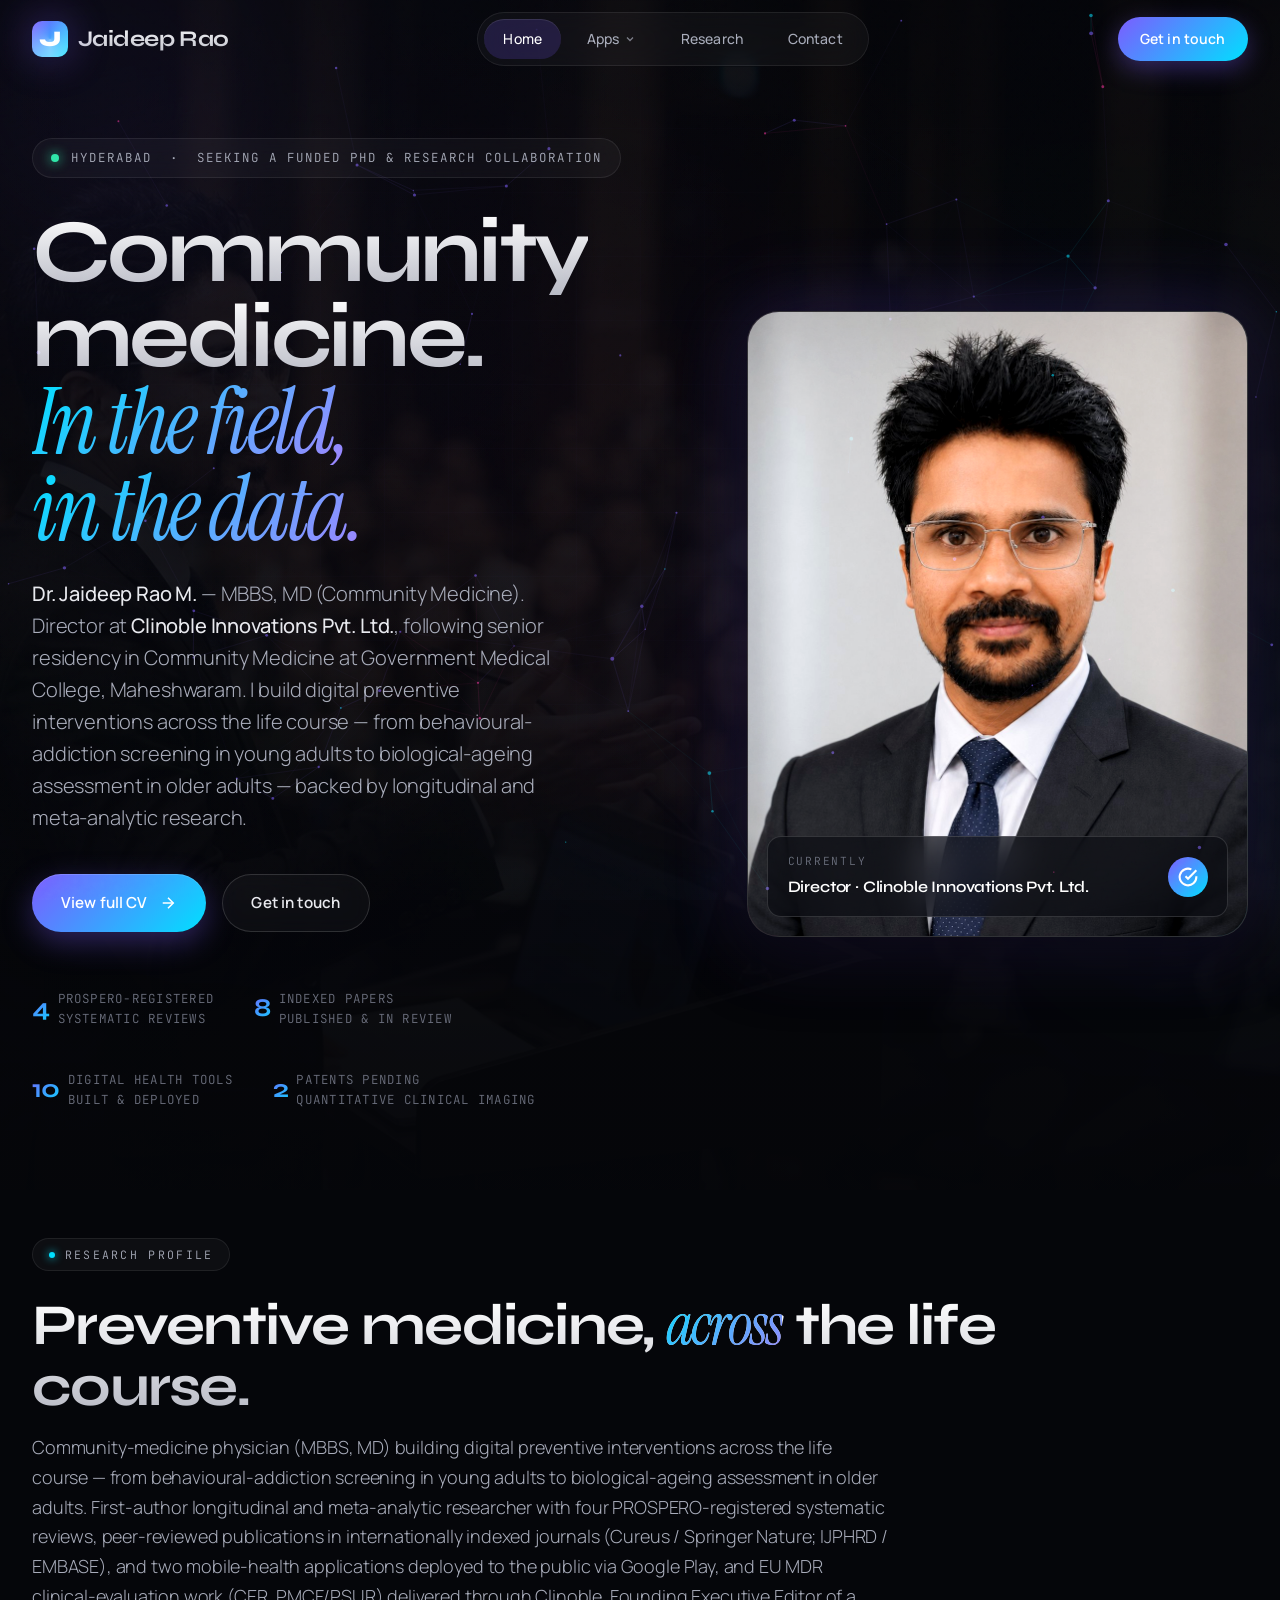
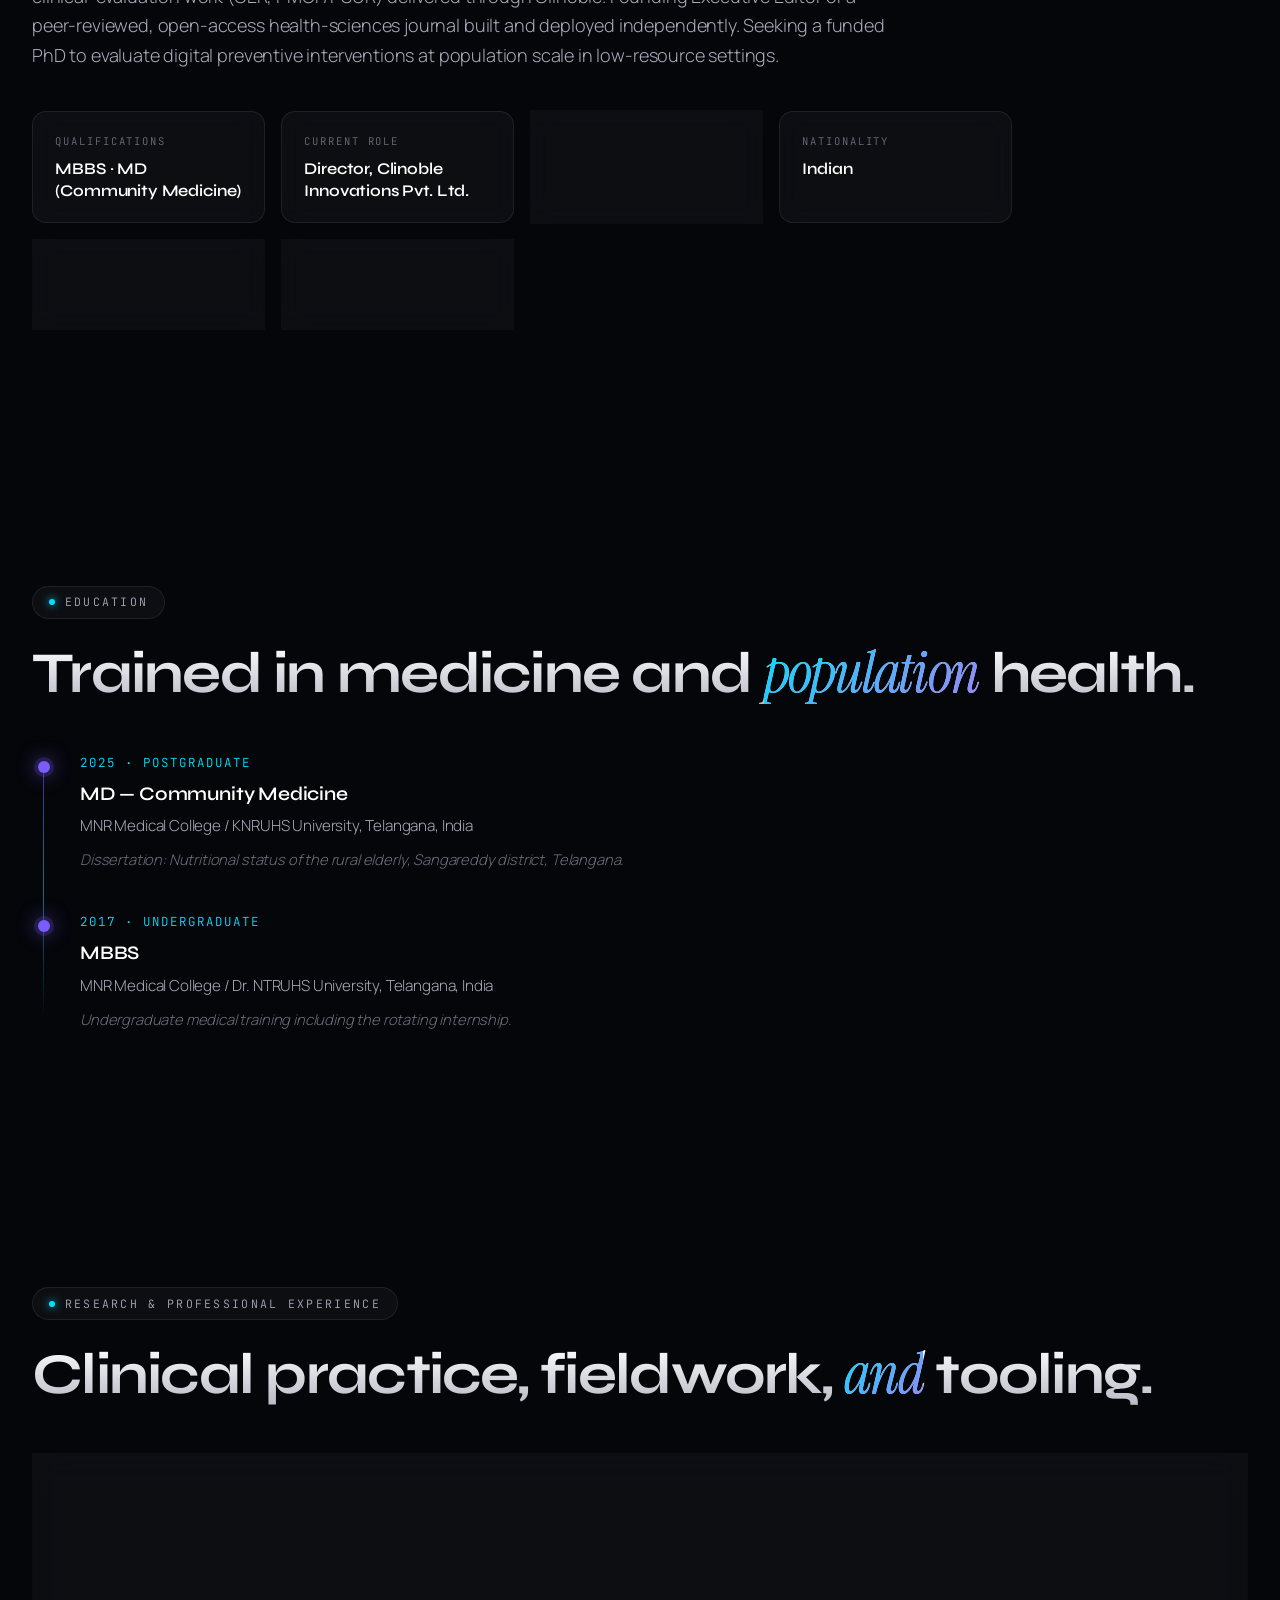
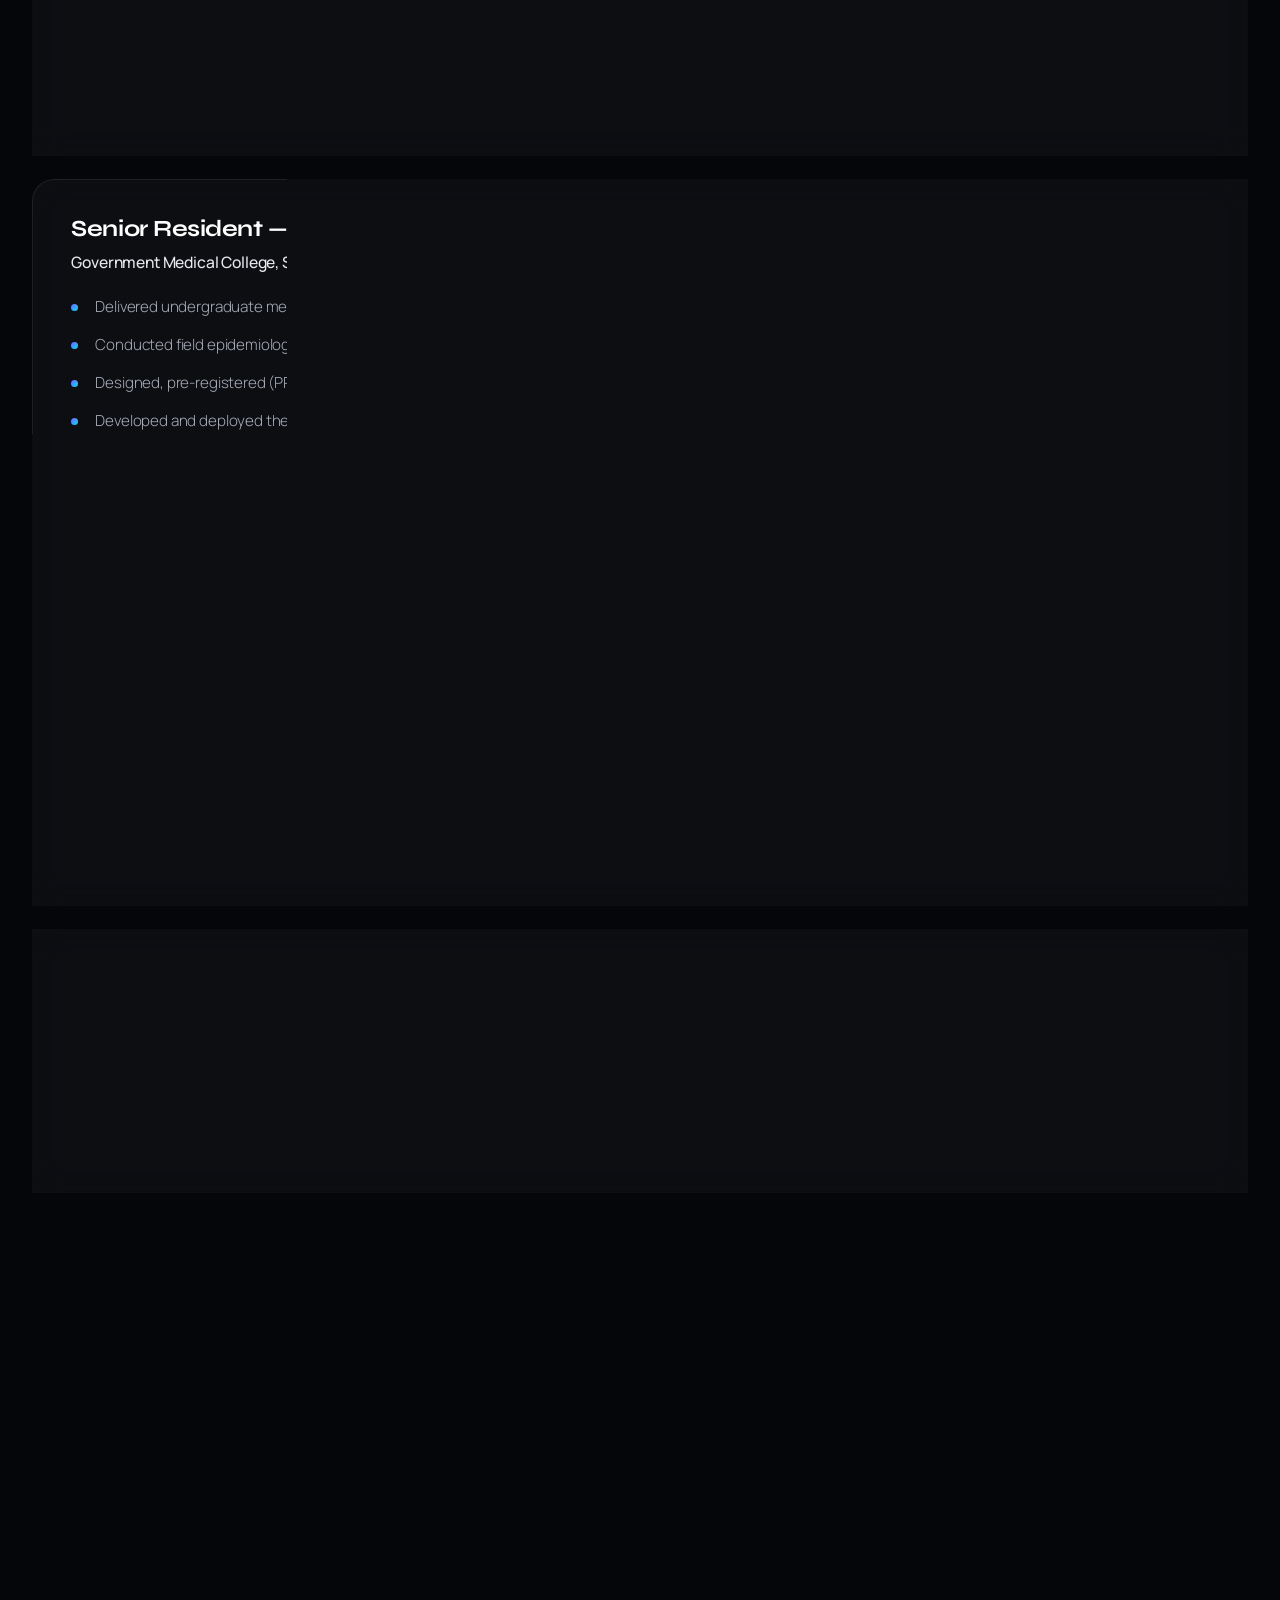
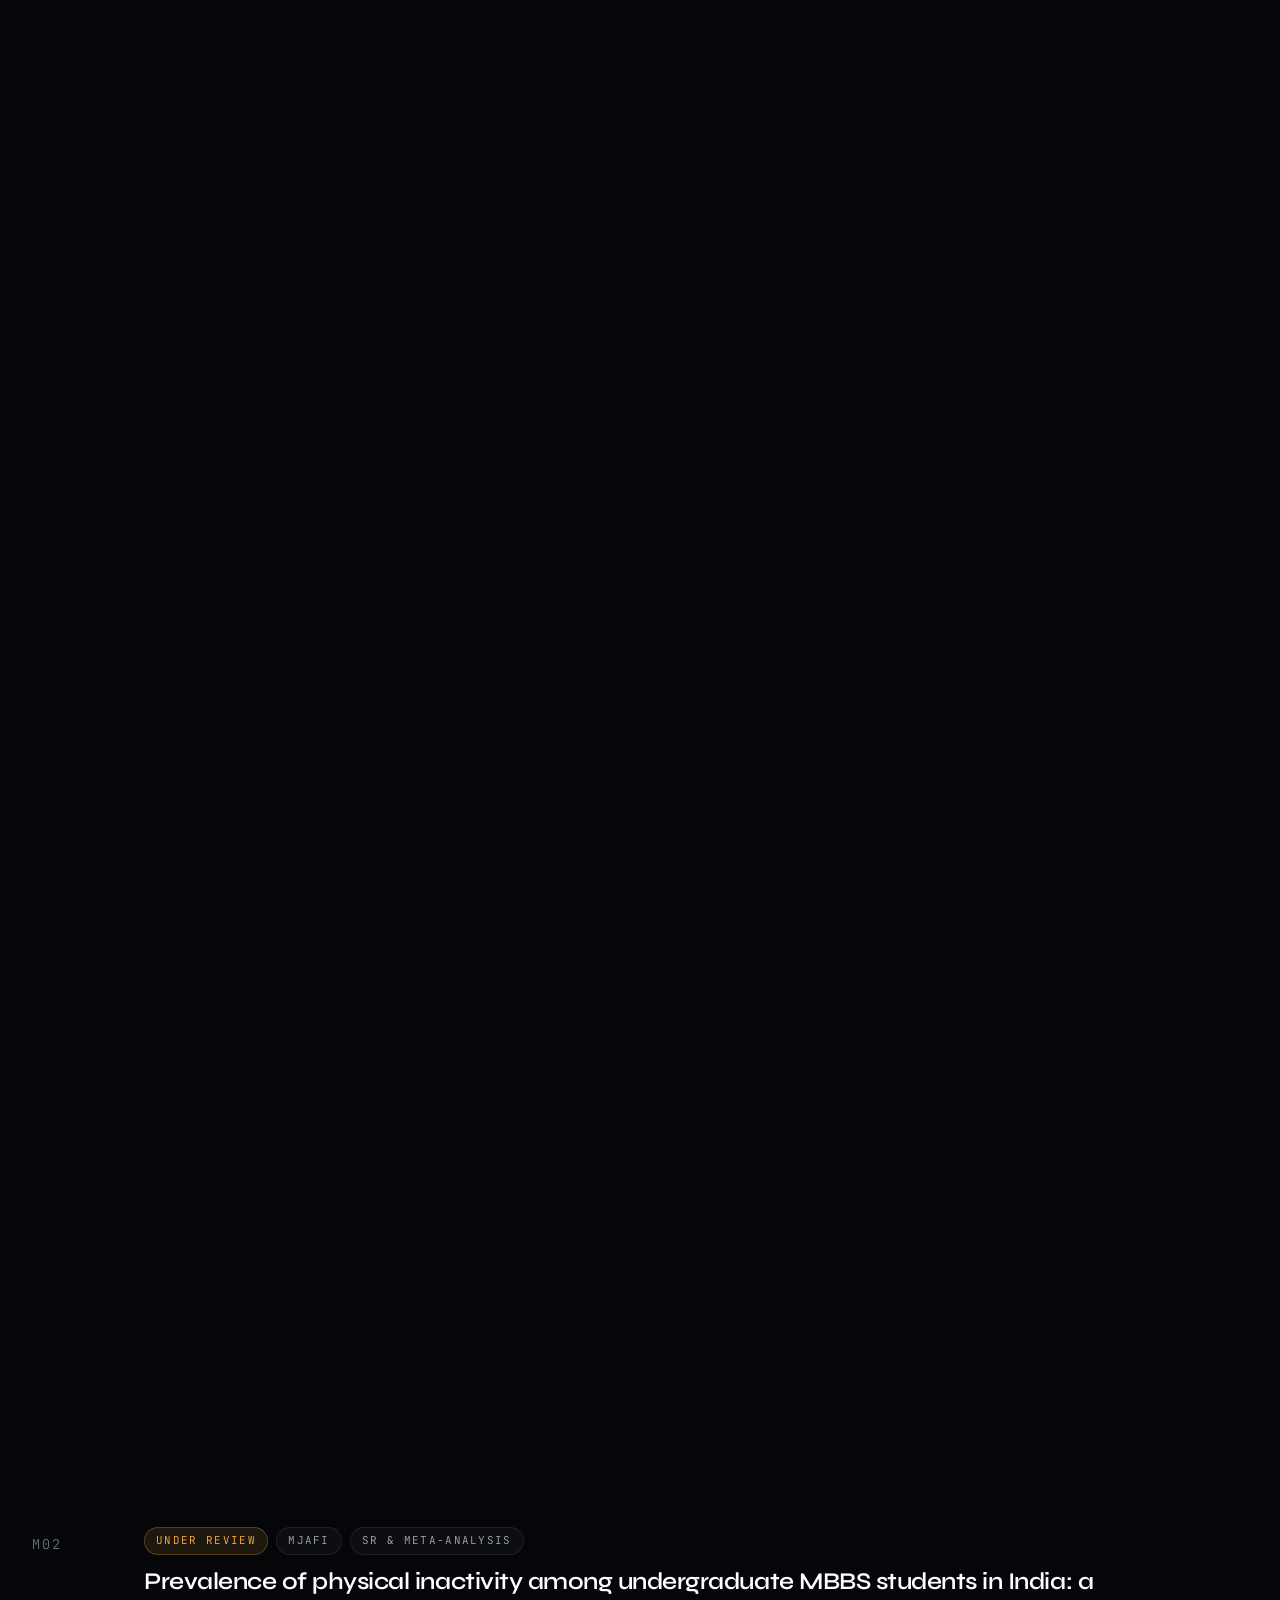
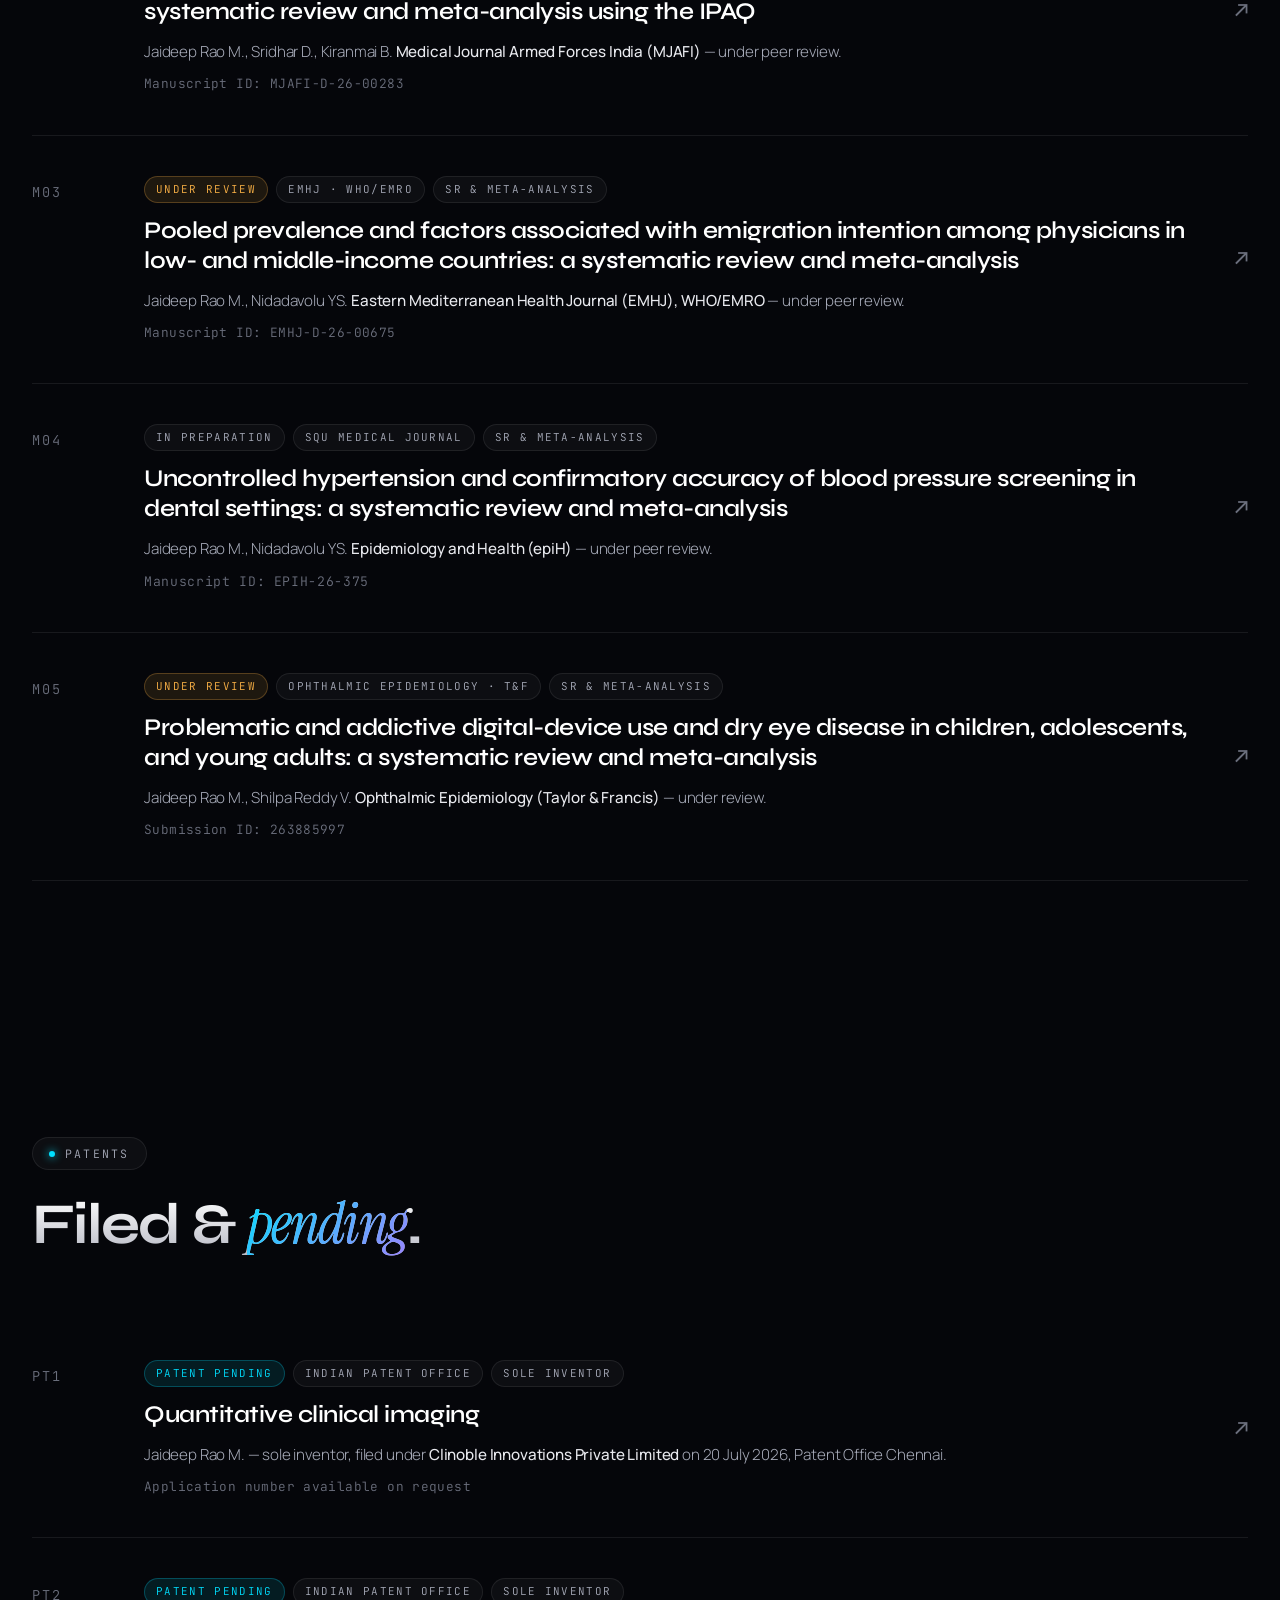
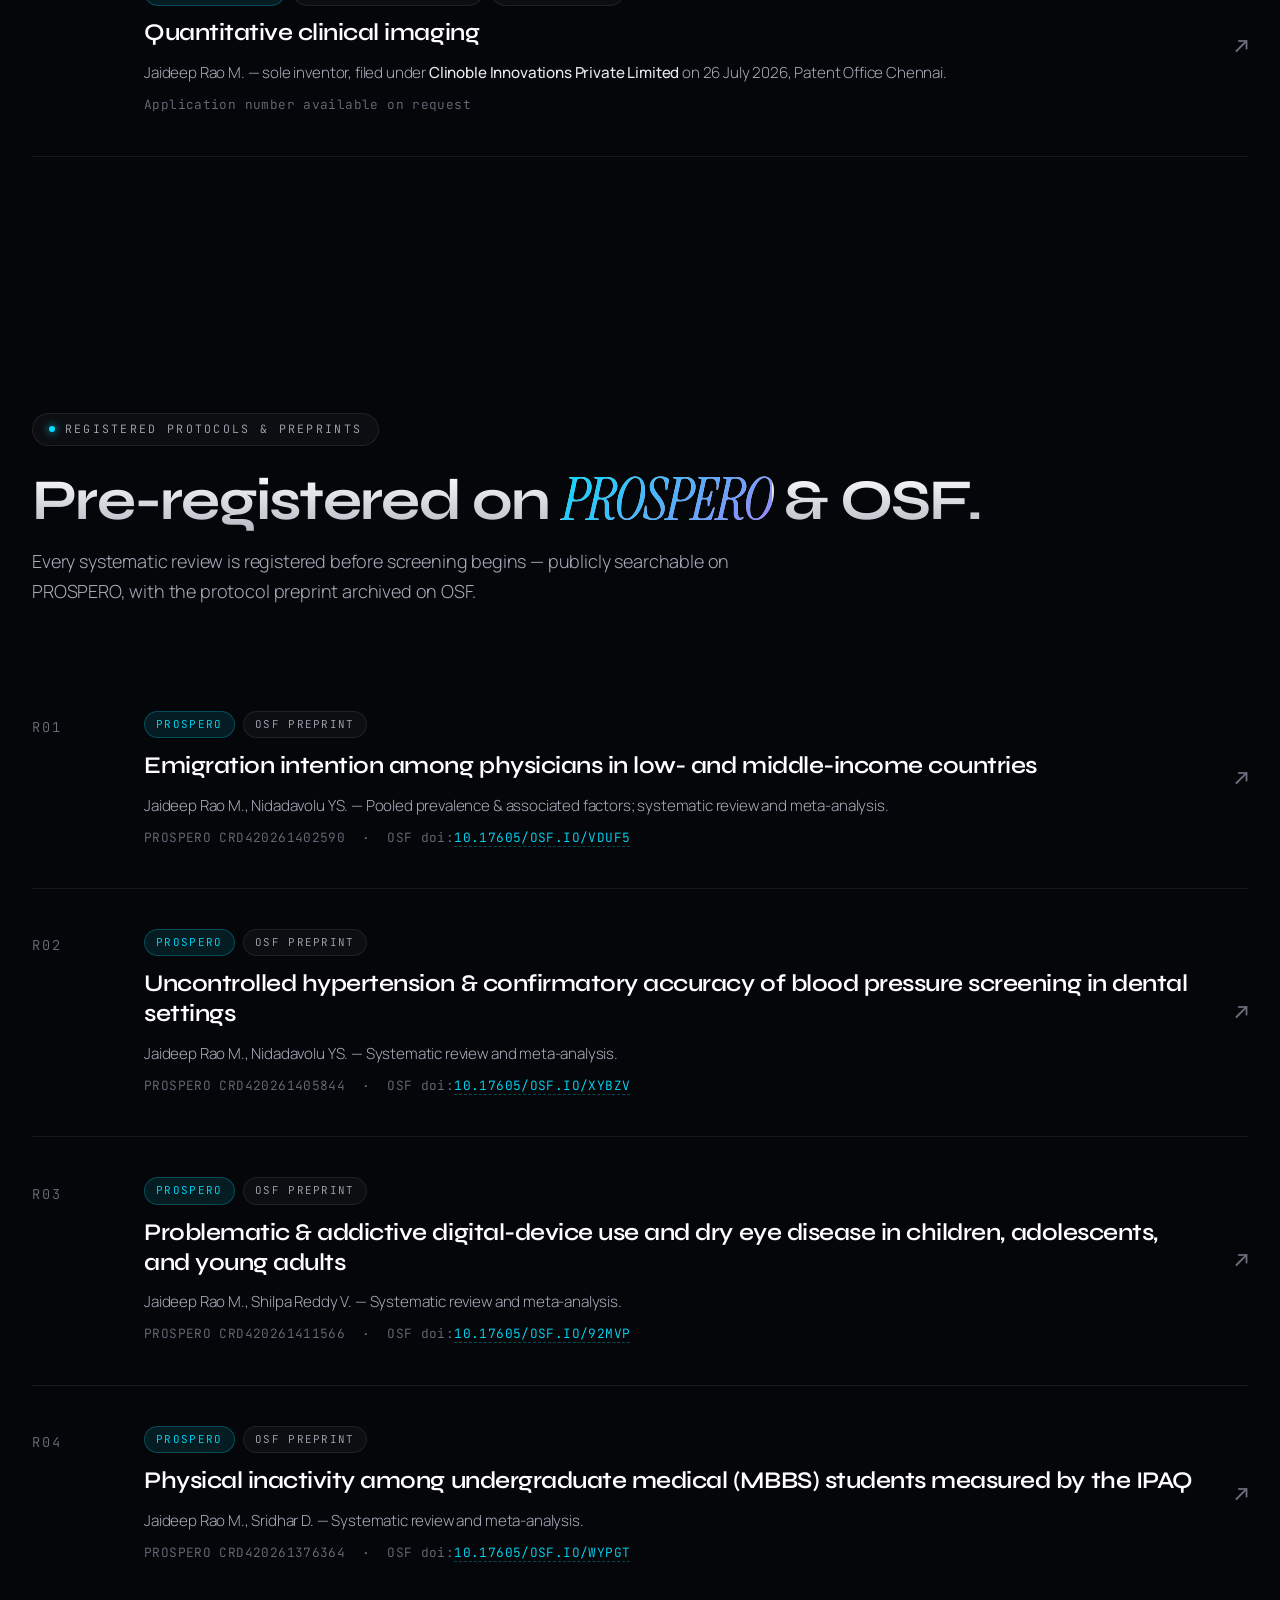
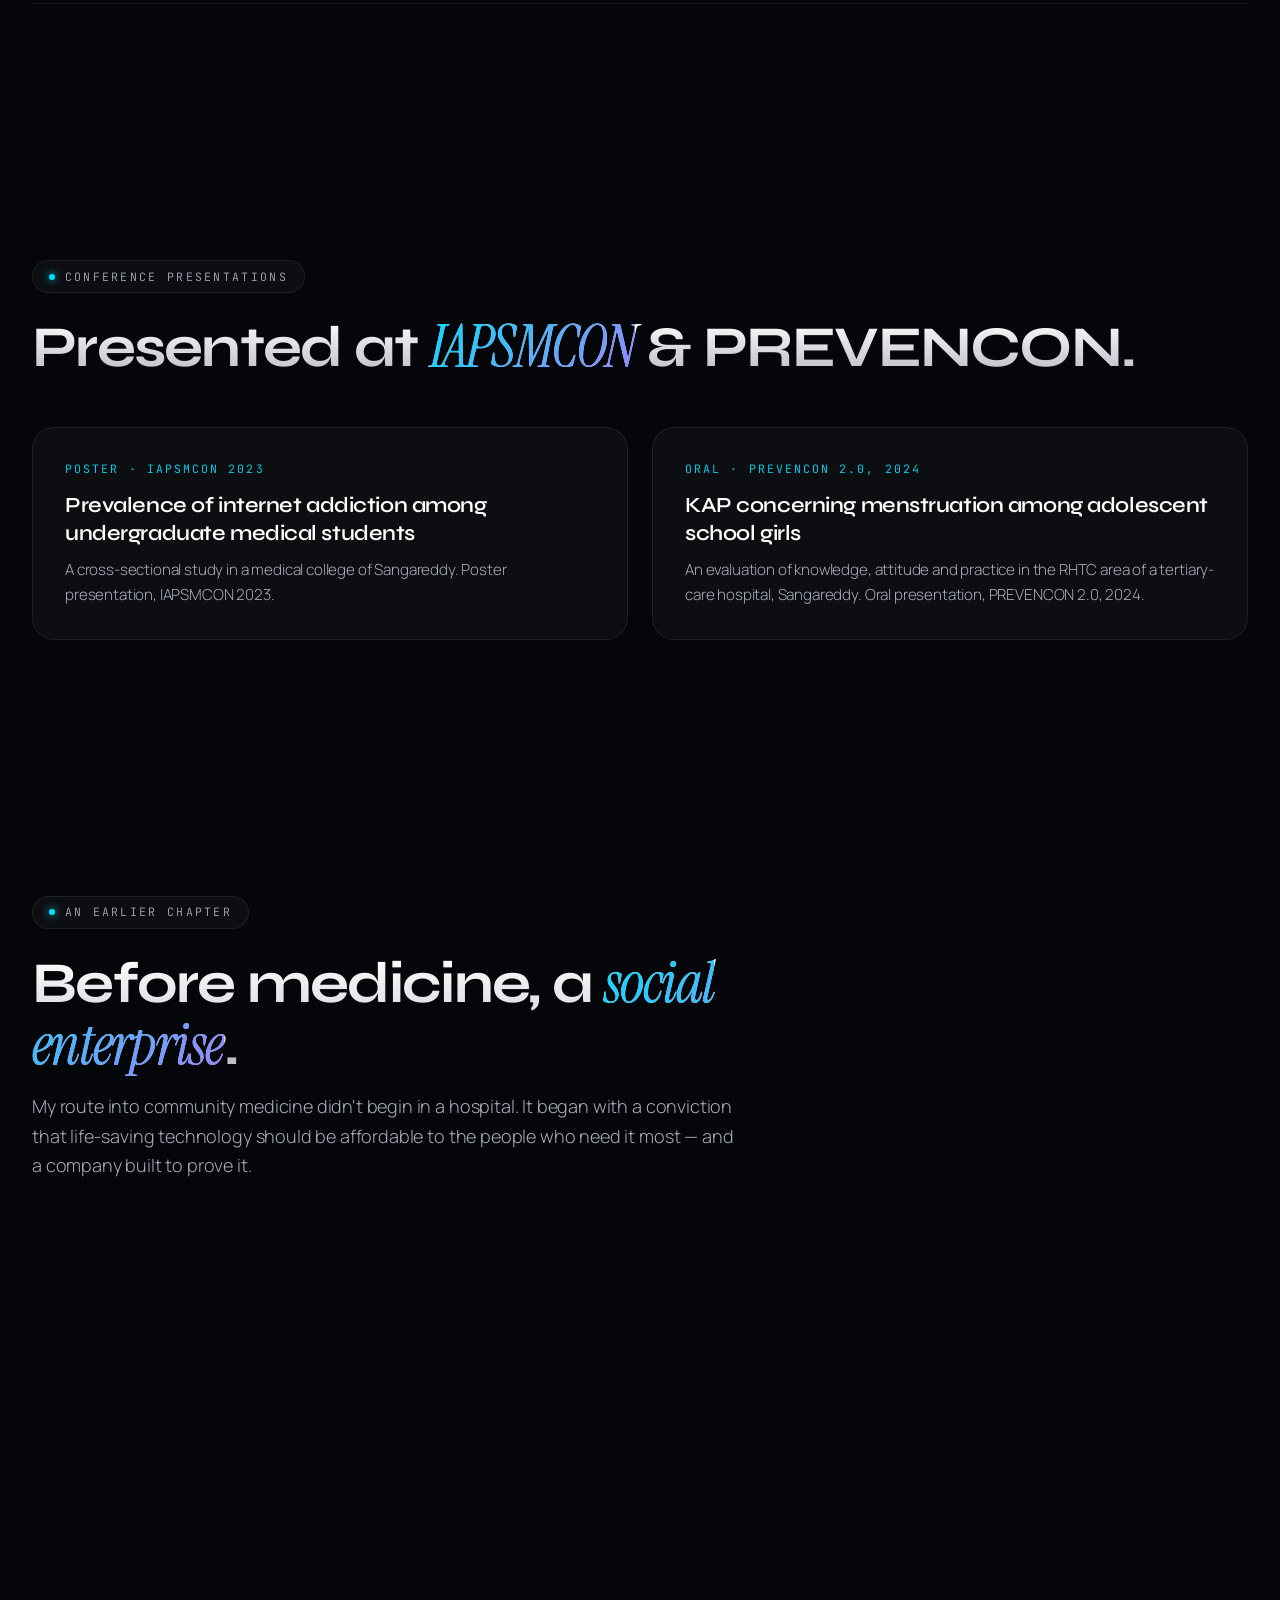
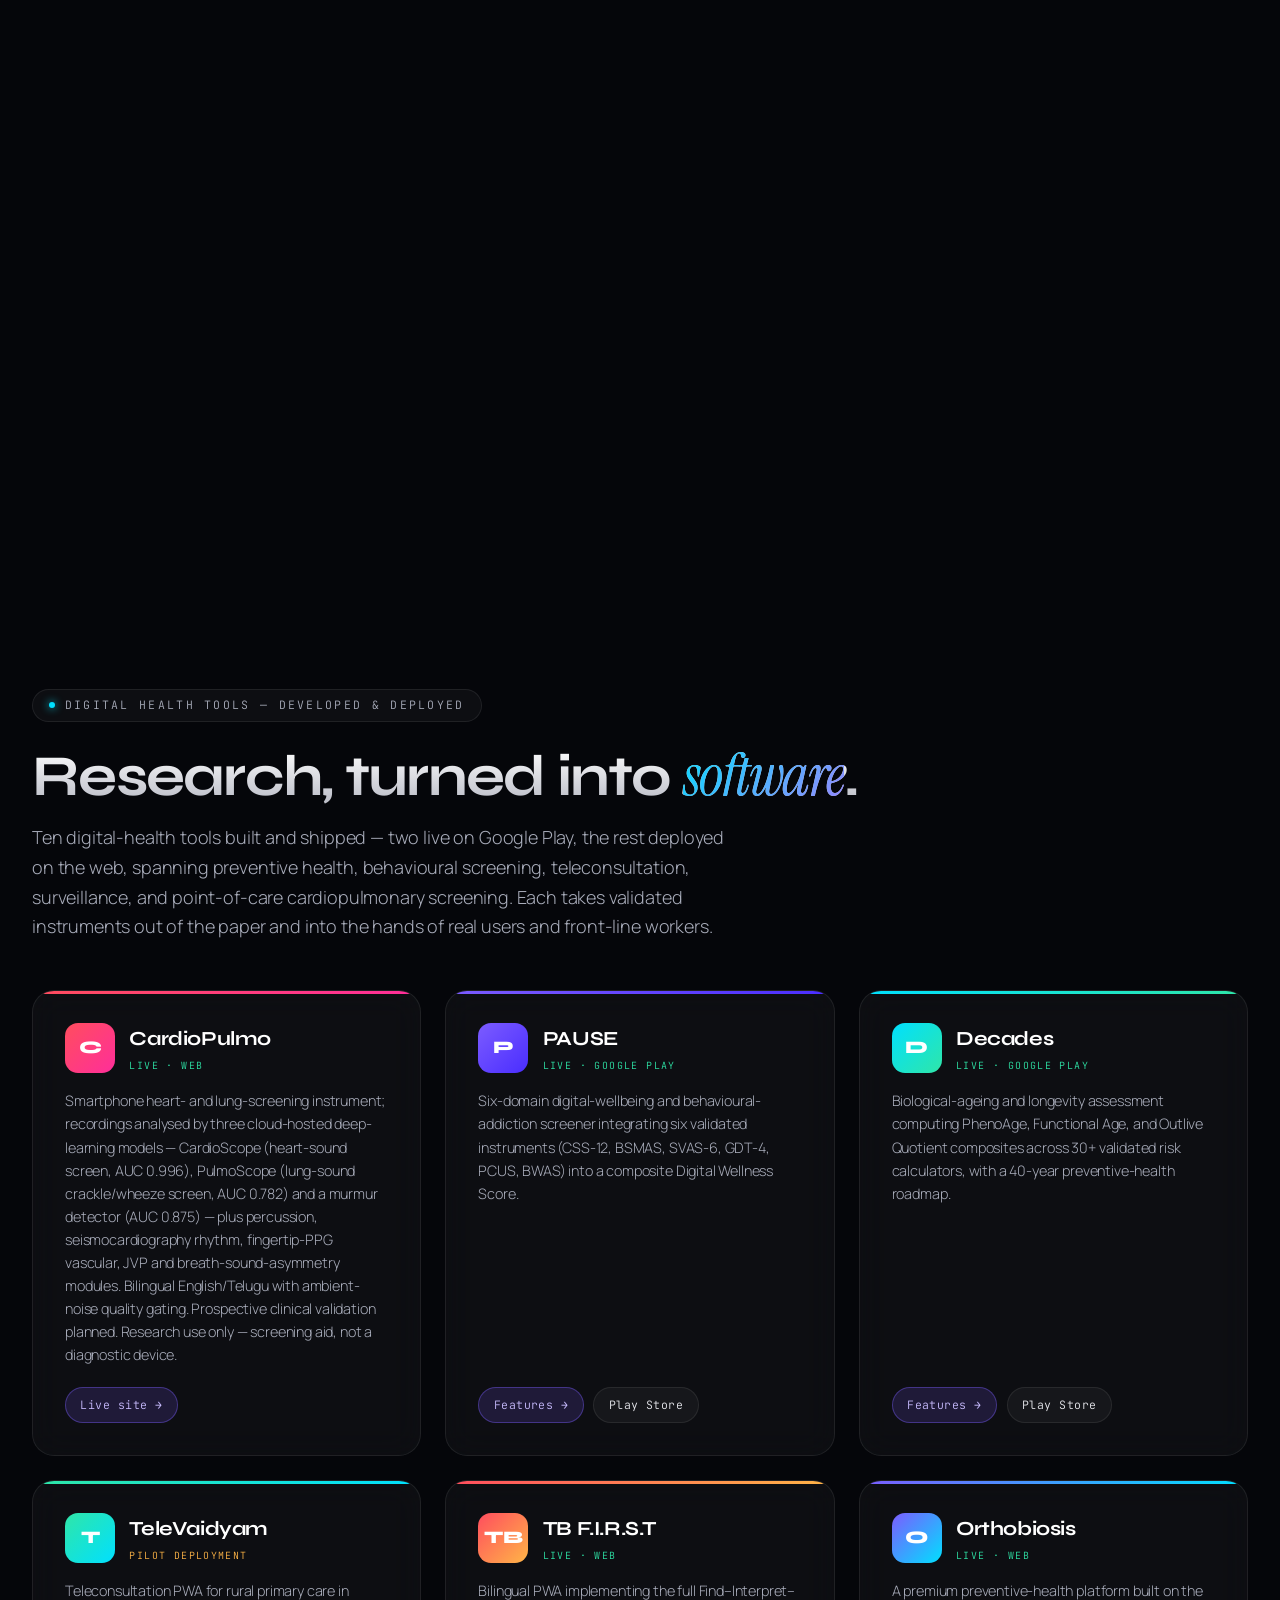
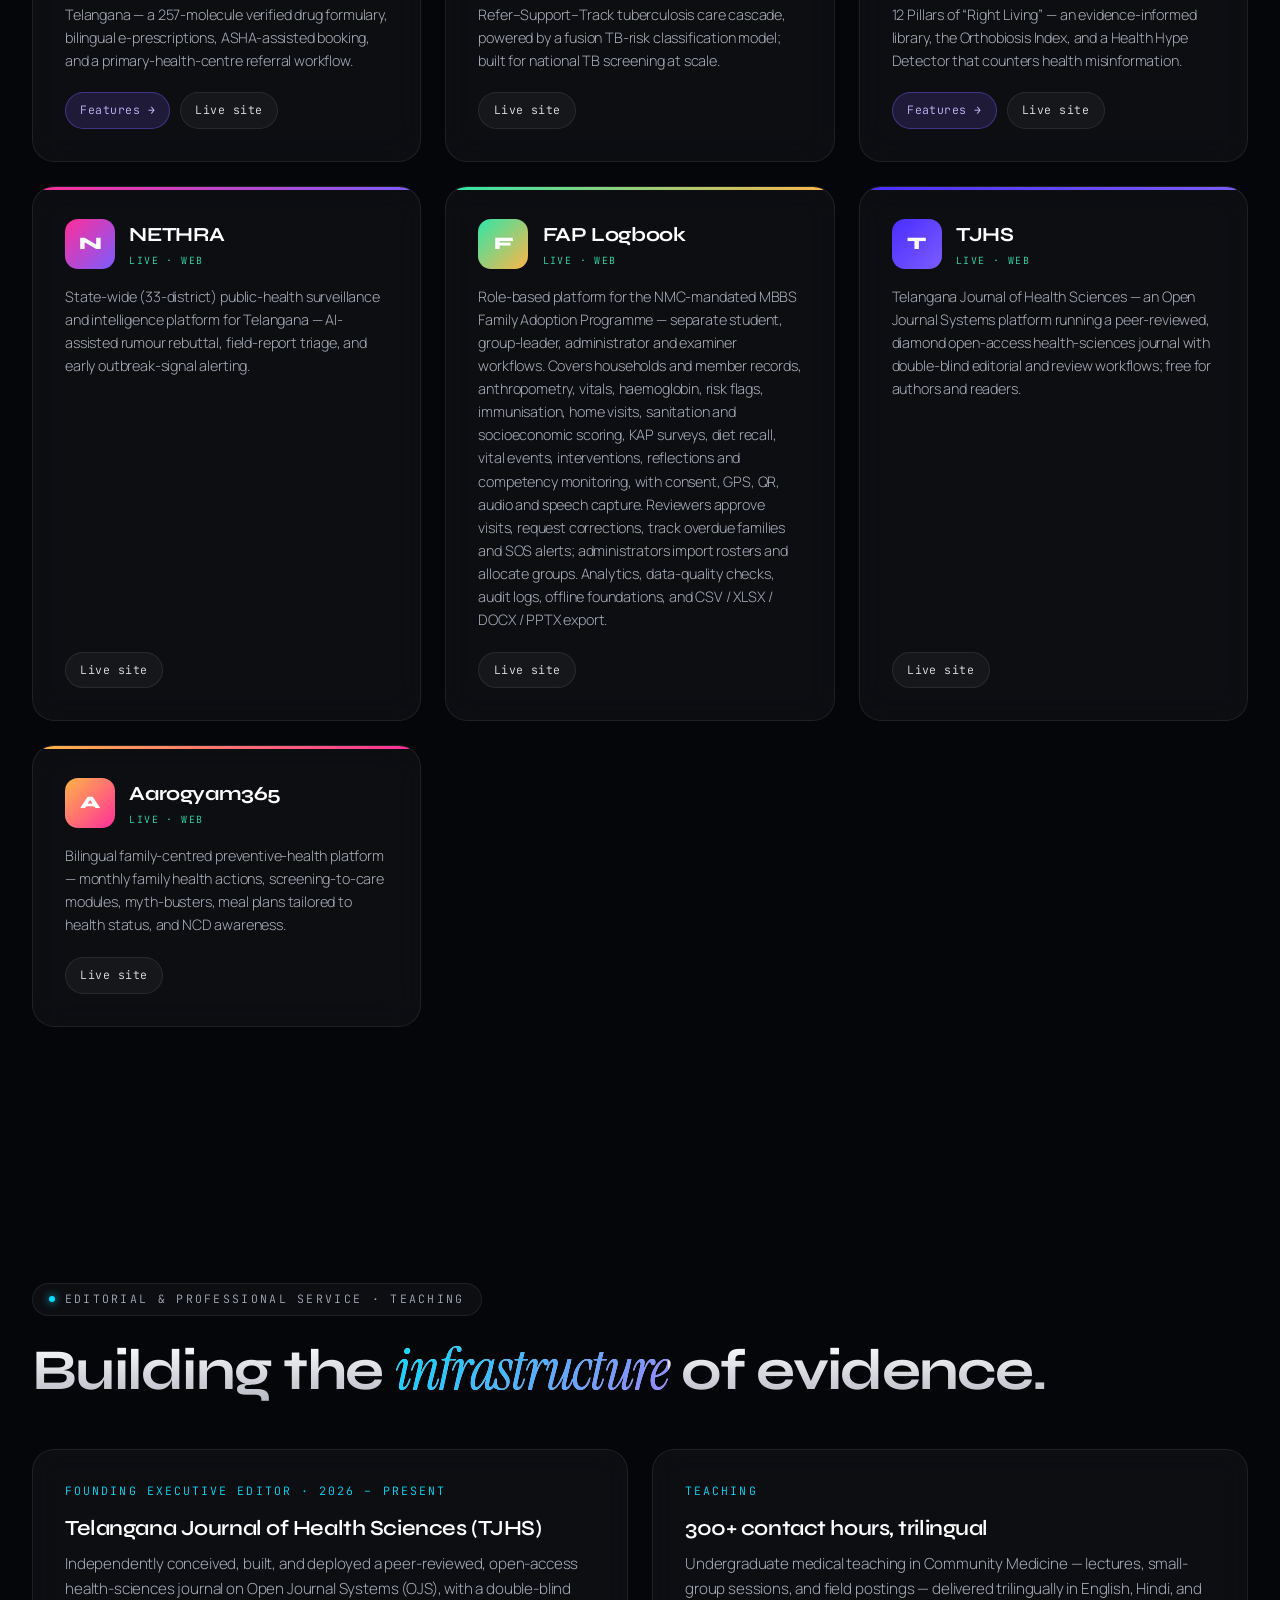
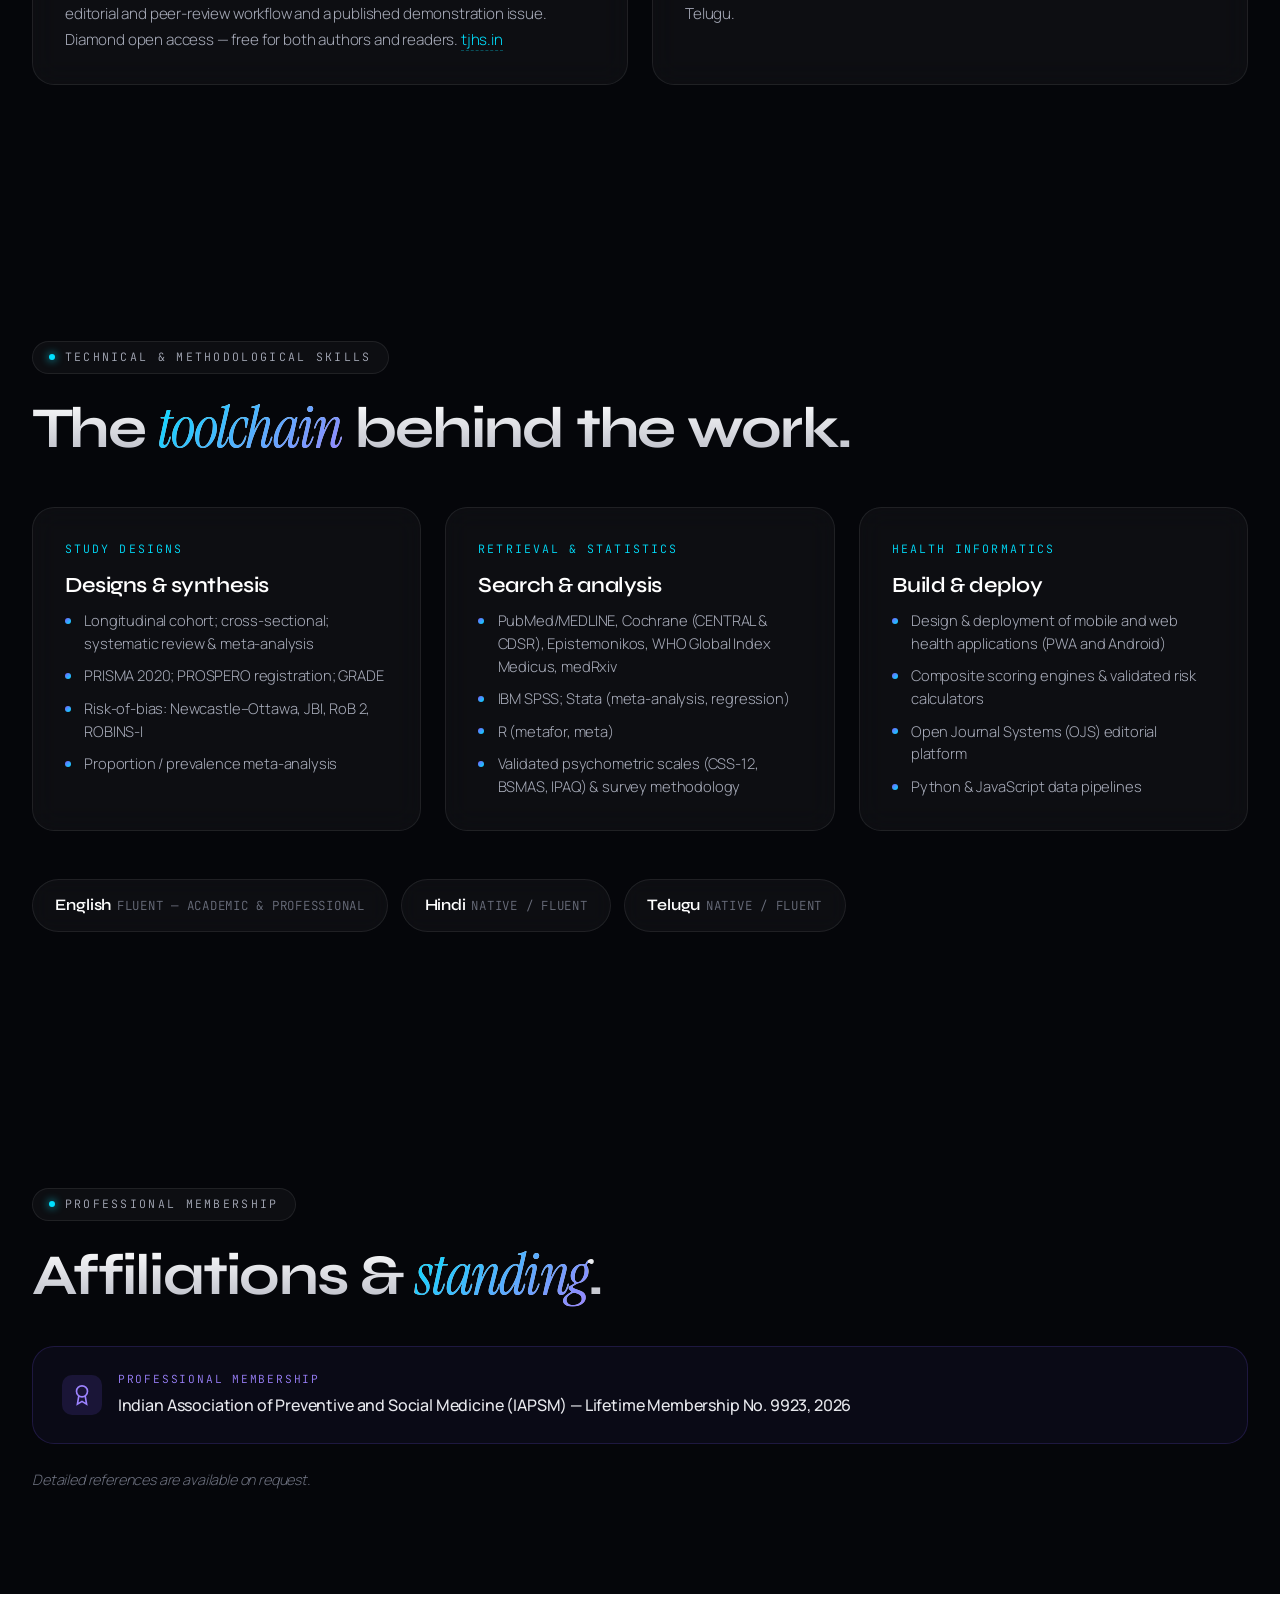
==== index.html @ f921ac46 "up" ====
<!DOCTYPE html>
<html lang="en">
<head>
<meta charset="UTF-8">
<meta name="viewport" content="width=device-width, initial-scale=1.0">
<title>Dr. Jaideep Rao M. — Community Medicine Physician &amp; Researcher</title>
<meta name="description" content="Dr. Jaideep Rao M., MBBS, MD (Community Medicine) — Director at Clinoble Innovations Pvt. Ltd.; former Senior Resident, Community Medicine, GMC Maheshwaram. Longitudinal and meta-analytic researcher with PROSPERO-registered systematic reviews, indexed publications, and digital preventive-health apps on Google Play.">
<meta name="theme-color" content="#05060a">
<link rel="icon" href="data:image/svg+xml,%3Csvg xmlns='http://www.w3.org/2000/svg' viewBox='0 0 100 100'%3E%3Cdefs%3E%3ClinearGradient id='g' x1='0' x2='1' y1='0' y2='1'%3E%3Cstop offset='0' stop-color='%237c5cff'/%3E%3Cstop offset='1' stop-color='%2300e0ff'/%3E%3C/linearGradient%3E%3C/defs%3E%3Crect width='100' height='100' rx='22' fill='url(%23g)'/%3E%3Ctext x='50' y='68' text-anchor='middle' font-family='Syne, sans-serif' font-weight='800' font-size='62' fill='white'%3EJ%3C/text%3E%3C/svg%3E">
<link rel="stylesheet" href="css/style.css">
<meta property="og:title" content="Dr. Jaideep Rao M. — Community Medicine Physician &amp; Researcher">
<meta property="og:description" content="Senior Resident in Community Medicine at GMC Maheshwaram. Longitudinal &amp; meta-analytic research, PROSPERO-registered reviews, and digital preventive-health apps.">
<meta property="og:type" content="website">
<meta property="og:url" content="https://jaideeprao.com">
<style>
/* ───────────── HOME / CV PAGE STYLES ───────────── */
.cv-quickfacts {
  display: grid;
  grid-template-columns: repeat(4, 1fr);
  gap: 1rem;
  margin-top: 2.5rem;
}
@media (max-width: 900px) { .cv-quickfacts { grid-template-columns: repeat(2, 1fr); } }
@media (max-width: 480px) { .cv-quickfacts { grid-template-columns: 1fr; } }
.qf {
  padding: 1.3rem 1.4rem;
  background: var(--glass-bg);
  border: 1px solid var(--glass-border);
  border-radius: var(--r-md);
  backdrop-filter: blur(12px);
}
.qf-label {
  font-family: var(--font-mono);
  font-size: 0.66rem;
  letter-spacing: 0.18em;
  text-transform: uppercase;
  color: var(--text-3);
  margin-bottom: 0.5rem;
}
.qf-value {
  font-family: var(--font-display);
  font-weight: 600;
  font-size: 1.02rem;
  color: var(--text-0);
  line-height: 1.35;
  word-break: break-word;
}
.qf-value a { color: var(--cyan); }
.qf-value a:hover { color: var(--cyan-soft); }

/* Experience cards */
.xp {
  padding: 2.2rem 2.4rem;
  background: var(--glass-bg);
  border: 1px solid var(--glass-border);
  border-radius: var(--r-lg);
  backdrop-filter: blur(16px);
  margin-bottom: 1.5rem;
  transition: all 0.4s var(--ease-out-quart);
}
.xp:hover { border-color: var(--glass-border-strong); transform: translateY(-3px); box-shadow: 0 24px 50px rgba(0,0,0,0.35); }
.xp-head {
  display: flex; align-items: baseline; justify-content: space-between;
  gap: 1.5rem; flex-wrap: wrap; margin-bottom: 0.4rem;
}
.xp-role {
  font-family: var(--font-display);
  font-size: 1.45rem; font-weight: 700; letter-spacing: -0.02em;
  color: var(--text-0); line-height: 1.2;
}
.xp-dates {
  font-family: var(--font-mono); font-size: 0.76rem; letter-spacing: 0.1em;
  text-transform: uppercase; color: var(--cyan); white-space: nowrap;
}
.xp-org { color: var(--text-2); font-size: 0.98rem; margin-bottom: 1.3rem; }
.xp-org strong { color: var(--text-1); font-weight: 500; }
.xp-list { display: flex; flex-direction: column; gap: 0.85rem; }
.xp-list li {
  color: var(--text-2); font-size: 0.95rem; line-height: 1.6;
  padding-left: 1.5rem; position: relative;
}
.xp-list li::before {
  content: ''; position: absolute; left: 0; top: 0.55rem;
  width: 7px; height: 7px; border-radius: 50%;
  background: var(--grad-primary);
}
.xp-list li a { color: var(--cyan); border-bottom: 1px dashed rgba(0,224,255,0.3); }
.xp-list li a:hover { color: var(--cyan-soft); }

/* Publications list reused from research-list, plus DOI rows */
.pub-doi {
  font-family: var(--font-mono); font-size: 0.8rem; color: var(--text-3);
  letter-spacing: 0.03em; margin-top: 0.5rem;
}
.pub-doi a { color: var(--cyan); border-bottom: 1px dashed rgba(0,224,255,0.3); }
.pub-doi a:hover { color: var(--cyan-soft); }

/* Tools / apps grid (3-up) */
.tools-grid {
  display: grid; grid-template-columns: repeat(3, 1fr); gap: 1.5rem; margin-top: 3rem;
}
@media (max-width: 940px) { .tools-grid { grid-template-columns: 1fr 1fr; } }
@media (max-width: 620px) { .tools-grid { grid-template-columns: 1fr; } }
.tool-card {
  display: flex; flex-direction: column;
  padding: 2rem; background: var(--glass-bg);
  border: 1px solid var(--glass-border); border-radius: var(--r-lg);
  backdrop-filter: blur(16px); transition: all 0.4s var(--ease-out-quart);
  position: relative; overflow: hidden;
}
.tool-card::before {
  content: ''; position: absolute; top: 0; left: 0; right: 0; height: 3px;
}
.tool-card.t-pause::before   { background: linear-gradient(90deg, #7c5cff, #4a2dff); }
.tool-card.t-decades::before { background: linear-gradient(90deg, #00e0ff, #2fe6a8); }
.tool-card.t-nethra::before  { background: linear-gradient(90deg, #ff2e9a, #7c5cff); }
.tool-card.t-tele::before    { background: linear-gradient(90deg, #2fe6a8, #00e0ff); }
.tool-card.t-aaro::before    { background: linear-gradient(90deg, #ffb547, #ff2e9a); }
.tool-card.t-ortho::before   { background: linear-gradient(90deg, #7c5cff, #00e0ff); }
.tool-card.t-cardio::before  { background: linear-gradient(90deg, #ff4d5e, #ff2e9a); }
.tool-card.t-fap::before     { background: linear-gradient(90deg, #2fe6a8, #ffb547); }
.tool-card.t-tb::before      { background: linear-gradient(90deg, #ff4d5e, #ffb547); }
.tool-card.t-tjhs::before    { background: linear-gradient(90deg, #4a2dff, #7c5cff); }
.tool-card:hover { transform: translateY(-5px); border-color: var(--glass-border-strong); box-shadow: 0 26px 56px rgba(0,0,0,0.4); }
.tool-top { display: flex; align-items: center; gap: 0.9rem; margin-bottom: 1rem; }
.tool-logo {
  width: 50px; height: 50px; border-radius: 13px; flex-shrink: 0;
  display: grid; place-items: center; font-family: var(--font-display);
  font-weight: 800; font-size: 1.1rem; color: #fff; letter-spacing: -0.02em;
}
.tool-logo.t-pause   { background: linear-gradient(135deg, #7c5cff, #4a2dff); }
.tool-logo.t-decades { background: linear-gradient(135deg, #00e0ff, #2fe6a8); }
.tool-logo.t-nethra  { background: linear-gradient(135deg, #ff2e9a, #7c5cff); }
.tool-logo.t-tele    { background: linear-gradient(135deg, #2fe6a8, #00e0ff); }
.tool-logo.t-aaro    { background: linear-gradient(135deg, #ffb547, #ff2e9a); }
.tool-logo.t-ortho   { background: linear-gradient(135deg, #7c5cff, #00e0ff); }
.tool-logo.t-cardio  { background: linear-gradient(135deg, #ff4d5e, #ff2e9a); }
.tool-logo.t-fap     { background: linear-gradient(135deg, #2fe6a8, #ffb547); }
.tool-logo.t-tb      { background: linear-gradient(135deg, #ff4d5e, #ffb547); }
.tool-logo.t-tjhs    { background: linear-gradient(135deg, #4a2dff, #7c5cff); }
.tool-name { font-family: var(--font-display); font-size: 1.25rem; font-weight: 700; color: var(--text-0); letter-spacing: -0.02em; }
.tool-status {
  font-family: var(--font-mono); font-size: 0.62rem; letter-spacing: 0.14em;
  text-transform: uppercase; color: var(--emerald); margin-top: 0.15rem;
}
.tool-status.pilot { color: var(--amber); }
.tool-desc { color: var(--text-2); font-size: 0.9rem; line-height: 1.6; margin-bottom: 1.3rem; flex: 1; }
.tool-links { display: flex; gap: 0.6rem; flex-wrap: wrap; }
.tool-link {
  display: inline-flex; align-items: center; gap: 0.4rem;
  padding: 0.5rem 0.9rem; border-radius: var(--r-full);
  font-family: var(--font-mono); font-size: 0.72rem; letter-spacing: 0.04em;
  background: rgba(255,255,255,0.04); border: 1px solid var(--glass-border);
  color: var(--text-1); transition: all 0.3s var(--ease-out-quart);
}
.tool-link:hover { border-color: var(--cyan); color: var(--cyan-soft); transform: translateY(-1px); }
.tool-link.primary { background: rgba(124,92,255,0.16); border-color: rgba(124,92,255,0.4); color: #c9bcff; }

/* Skill columns */
.skill-card ul { margin-top: 0.4rem; }
.lang-row { display: flex; gap: 0.8rem; flex-wrap: wrap; margin-top: 3rem; }
.lang-chip {
  padding: 0.8rem 1.4rem; background: var(--glass-bg);
  border: 1px solid var(--glass-border); border-radius: var(--r-full);
  backdrop-filter: blur(10px);
}
.lang-chip strong { font-family: var(--font-display); color: var(--text-0); font-weight: 600; }
.lang-chip span { color: var(--text-3); font-family: var(--font-mono); font-size: 0.78rem; letter-spacing: 0.06em; }

/* Referees */
.ref-grid { display: grid; grid-template-columns: 1fr 1fr; gap: 1.5rem; margin-top: 3rem; }
@media (max-width: 760px) { .ref-grid { grid-template-columns: 1fr; } }
.ref-card { padding: 1.8rem 2rem; background: var(--glass-bg); border: 1px solid var(--glass-border); border-radius: var(--r-lg); backdrop-filter: blur(14px); }
.ref-name { font-family: var(--font-display); font-size: 1.2rem; font-weight: 700; color: var(--text-0); letter-spacing: -0.01em; margin-bottom: 0.3rem; }
.ref-title { color: var(--text-2); font-size: 0.92rem; line-height: 1.5; margin-bottom: 1rem; }
.ref-contact { font-family: var(--font-mono); font-size: 0.8rem; color: var(--text-3); line-height: 1.8; }
.ref-contact a { color: var(--cyan); }
</style>
</head>
<body>

<div class="bg-canvas"></div>
<div class="bg-grid"></div>
<div class="bg-noise"></div>
<div class="orb orb-1"></div>
<div class="orb orb-2"></div>
<div class="orb orb-3"></div>

<div class="loader">
  <div class="loader-mark"></div>
  <div class="loader-text">Loading interface</div>
</div>

<div class="scroll-progress"></div>

<nav class="nav">
  <div class="nav-inner">
    <a href="index.html" class="nav-logo">
      <span class="nav-logo-mark"><span>J</span></span>
      <span class="nav-logo-text">Jaideep Rao</span>
    </a>
    <div class="nav-links">
      <a href="index.html" class="nav-link">Home</a>
      <div class="nav-dropdown">
        <button type="button" class="nav-link nav-dropdown-trigger" aria-haspopup="true" aria-expanded="false">Apps
          <svg width="12" height="12" viewBox="0 0 24 24" fill="none" stroke="currentColor" stroke-width="2.5"><polyline points="6 9 12 15 18 9"/></svg>
        </button>
        <div class="nav-dropdown-panel">
          <a href="https://cardiopulmo.com" target="_blank" rel="noopener" class="nav-link nav-dd-item">CardioPulmo</a>
          <a href="pause.html" class="nav-link nav-dd-item">PAUSE</a>
          <a href="decades.html" class="nav-link nav-dd-item">Decades</a>
          <a href="televaidyam.html" class="nav-link nav-dd-item">TeleVaidyam</a>
          <a href="https://tbfirst.com" target="_blank" rel="noopener" class="nav-link nav-dd-item">TB F.I.R.S.T</a>
          <a href="orthobiosis.html" class="nav-link nav-dd-item">Orthobiosis</a>
          <a href="https://nethra.clinoble.com" target="_blank" rel="noopener" class="nav-link nav-dd-item">NETHRA</a>
          <a href="https://fap.clinoble.com" target="_blank" rel="noopener" class="nav-link nav-dd-item">FAP Logbook</a>
          <a href="https://aarogyam365.com" target="_blank" rel="noopener" class="nav-link nav-dd-item">Aarogyam365</a>
        </div>
      </div>
      <a href="research.html" class="nav-link">Research</a>
      <a href="contact.html" class="nav-link">Contact</a>
    </div>
    <a href="contact.html" class="nav-cta" data-magnetic><span>Get in touch</span></a>
    <button class="nav-burger" aria-label="Menu"><span></span><span></span><span></span></button>
  </div>
</nav>

<div class="nav-mobile">
  <a href="index.html">Home</a>
  <a href="pause.html">PAUSE</a>
  <a href="decades.html">Decades</a>
  <a href="https://cardiopulmo.com" target="_blank" rel="noopener">CardioPulmo</a>
  <a href="televaidyam.html">TeleVaidyam</a>
  <a href="orthobiosis.html">Orthobiosis</a>
  <a href="research.html">Research</a>
  <a href="contact.html">Contact</a>
</div>

<!-- HERO -->
<section class="hero">
  <div class="hero-bg"></div>
  <div class="container">
    <div class="hero-grid">
      <div>
        <div class="hero-tagline reveal">
          <span class="hero-tagline-dot"></span>
          <span>Hyderabad &nbsp;·&nbsp; Seeking a funded PhD &amp; research collaboration</span>
        </div>

        <h1 class="hero-title reveal reveal-delay-1">
          <span class="line"><span class="word">Community</span></span>
          <span class="line"><span class="word">medicine.</span></span>
          <span class="line"><em>In the field,</em></span>
          <span class="line"><em>in the data.</em></span>
        </h1>

        <p class="hero-sub reveal reveal-delay-2">
          <strong>Dr. Jaideep Rao M.</strong> — MBBS, MD (Community Medicine). Director at <strong>Clinoble Innovations Pvt. Ltd.</strong>,
          following senior residency in Community Medicine at Government Medical College, Maheshwaram.
          I build digital preventive interventions across the life course — from behavioural-addiction
          screening in young adults to biological-ageing assessment in older adults — backed by
          longitudinal and meta-analytic research.
        </p>

        <div class="hero-ctas reveal reveal-delay-3">
          <a href="#experience" class="btn btn-primary" data-magnetic>
            <span>View full CV</span>
            <svg width="18" height="18" viewBox="0 0 24 24" fill="none" stroke="currentColor" stroke-width="2"><line x1="5" y1="12" x2="19" y2="12"/><polyline points="12 5 19 12 12 19"/></svg>
          </a>
          <a href="contact.html" class="btn btn-ghost">
            <span>Get in touch</span>
          </a>
        </div>

        <div class="hero-meta reveal reveal-delay-4">
          <div class="hero-meta-item">
            <strong>4</strong>
            <span>PROSPERO-registered<br>systematic reviews</span>
          </div>
          <div class="hero-meta-item">
            <strong>8</strong>
            <span>Indexed papers<br>published &amp; in review</span>
          </div>
          <div class="hero-meta-item">
            <strong>10</strong>
            <span>Digital health tools<br>built &amp; deployed</span>
          </div>
          <div class="hero-meta-item">
            <strong>2</strong>
            <span>Patents pending<br>quantitative clinical imaging</span>
          </div>
        </div>
      </div>

      <div class="hero-portrait reveal reveal-delay-2" data-tilt>
        <div class="hero-portrait-glow"></div>
        <img src="images/profile.png" alt="Dr. Jaideep Rao — portrait" loading="eager">
        <div class="hero-portrait-badge">
          <div>
            <div class="h-pb-l">Currently</div>
            <div class="h-pb-r">Director · Clinoble Innovations Pvt. Ltd.</div>
          </div>
          <div class="h-pb-icon">
            <svg width="20" height="20" viewBox="0 0 24 24" fill="none" stroke="currentColor" stroke-width="2.5"><path d="M22 11.08V12a10 10 0 1 1-5.93-9.14"/><polyline points="22 4 12 14.01 9 11.01"/></svg>
          </div>
        </div>
      </div>
    </div>
  </div>
</section>

<!-- RESEARCH PROFILE -->
<section class="section" style="padding-top: 3rem;">
  <div class="container">
    <div class="reveal" style="max-width: 980px;">
      <div class="section-eyebrow">Research profile</div>
      <h2 class="section-title">Preventive medicine, <em>across</em> the life course.</h2>
      <p class="section-lead" style="max-width: 78ch;">
        Community-medicine physician (MBBS, MD) building digital preventive interventions across the life
        course — from behavioural-addiction screening in young adults to biological-ageing assessment in
        older adults. First-author longitudinal and meta-analytic researcher with four PROSPERO-registered
        systematic reviews, peer-reviewed publications in internationally indexed journals (Cureus /
        Springer Nature; IJPHRD / EMBASE), and two mobile-health applications deployed to the public via
        Google Play, and EU MDR clinical-evaluation work (CER, PMCF/PSUR) delivered through Clinoble. Founding Executive Editor of a peer-reviewed, open-access health-sciences journal
        built and deployed independently. Seeking a funded PhD to evaluate digital preventive interventions
        at population scale in low-resource settings.
      </p>

      <div class="cv-quickfacts">
        <div class="qf reveal">
          <div class="qf-label">Qualifications</div>
          <div class="qf-value">MBBS · MD (Community Medicine)</div>
        </div>
        <div class="qf reveal reveal-delay-1">
          <div class="qf-label">Current role</div>
          <div class="qf-value">Director, Clinoble Innovations Pvt. Ltd.</div>
        </div>
        <div class="qf reveal reveal-delay-2">
          <div class="qf-label">Based in</div>
          <div class="qf-value">Hyderabad, Telangana, India</div>
        </div>
        <div class="qf reveal reveal-delay-3">
          <div class="qf-label">Nationality</div>
          <div class="qf-value">Indian</div>
        </div>
        <div class="qf reveal reveal-delay-2">
          <div class="qf-label">ORCID</div>
          <div class="qf-value"><a href="https://orcid.org/0009-0003-7421-8280" target="_blank" rel="noopener">0009-0003-7421-8280</a></div>
        </div>
        <div class="qf reveal reveal-delay-3">
          <div class="qf-label">Web</div>
          <div class="qf-value"><a href="https://jaideeprao.com" target="_blank" rel="noopener">jaideeprao.com</a></div>
        </div>
      </div>
    </div>
  </div>
</section>

<!-- EDUCATION -->
<section class="section" id="education">
  <div class="container">
    <div class="reveal">
      <div class="section-eyebrow">Education</div>
      <h2 class="section-title">Trained in medicine and <em>population</em> health.</h2>
    </div>

    <div class="timeline">
      <div class="timeline-item reveal">
        <div class="timeline-year">2025 · Postgraduate</div>
        <div class="timeline-title">MD — Community Medicine</div>
        <div class="timeline-org">MNR Medical College / KNRUHS University, Telangana, India</div>
        <div class="timeline-desc">Dissertation: Nutritional status of the rural elderly, Sangareddy district, Telangana.</div>
      </div>
      <div class="timeline-item reveal reveal-delay-1">
        <div class="timeline-year">2017 · Undergraduate</div>
        <div class="timeline-title">MBBS</div>
        <div class="timeline-org">MNR Medical College / Dr. NTRUHS University, Telangana, India</div>
        <div class="timeline-desc">Undergraduate medical training including the rotating internship.</div>
      </div>
    </div>
  </div>
</section>

<!-- EXPERIENCE -->
<section class="section" id="experience">
  <div class="container">
    <div class="reveal">
      <div class="section-eyebrow">Research &amp; professional experience</div>
      <h2 class="section-title">Clinical practice, fieldwork, <em>and</em> tooling.</h2>
    </div>

    <div style="margin-top: 3rem;">
      <div class="xp reveal">
        <div class="xp-head">
          <div class="xp-role">Director — Clinoble Innovations Pvt. Ltd.</div>
          <div class="xp-dates">2026 – Present</div>
        </div>
        <div class="xp-org"><strong>Health-technology &amp; contract-research organisation (CRO), Hyderabad, India</strong></div>
        <ul class="xp-list">
          <li>Lead product, research, and intellectual-property strategy for a health-technology and contract-research organisation developing digital preventive-health tools, clinical-AI validation services, and evidence-synthesis research.</li>
          <li>Sole inventor on two filed patent applications in quantitative clinical imaging; lead product, research, and IP strategy.</li>
          <li>Physician-author for <strong>EU MDR clinical evaluation</strong> — Clinical Evaluation Reports and updates to MEDDEV 2.7/1 Rev 4, Notified Body deficiency responses, state-of-the-art chapters, PMCF and PSUR, and MDCG 2020-5 equivalence and gap analysis, scoped to IVDs, SaMD, monitoring and Class I/IIa devices.</li>
        </ul>
      </div>
      <div class="xp reveal reveal-delay-1">
        <div class="xp-head">
          <div class="xp-role">Senior Resident — Department of Community Medicine</div>
          <div class="xp-dates">Jul 2025 – Jul 2026</div>
        </div>
        <div class="xp-org"><strong>Government Medical College, Sangareddy</strong> (Jul – Aug 2025), then <strong>Government Medical College, Maheshwaram</strong>, Telangana, India (Aug 2025 – Jul 2026)</div>
        <ul class="xp-list">
          <li>Delivered undergraduate medical teaching in Community Medicine (300+ contact hours), with trilingual delivery in English, Hindi, and Telugu.</li>
          <li>Conducted field epidemiology and primary-care research across rural and urban health training centres (RHTC / UHTC).</li>
          <li>Designed, pre-registered (PROSPERO and OSF), and conducted four systematic reviews &amp; meta-analyses and two longitudinal cohort studies.</li>
          <li>Developed and deployed the <a href="pause.html">PAUSE App</a> (Preventive Approach to Unhealthy Screen Exposure), now live on Google Play; obtained Institutional Ethics Committee approval (MNR HERA Campus) and commenced enrolment of students into an ongoing longitudinal study.</li>
          <li>Developed and deployed the <a href="decades.html">Decades App</a> (live on Google Play), a preventive-health and longevity tool offering 30+ validated risk calculators, biological-age estimates (PhenoAge, Functional Age, Outlive Quotient), and a 40-year preventive-health roadmap across 50+ features.</li>
          <li>Built <a href="https://aarogyam365.com" target="_blank" rel="noopener">Aarogyam365.com</a>, a bilingual family-centred preventive-health platform spanning screening-to-care modules, daily preventive actions, myth-busters, meal plans tailored to health status, NCD awareness, and dedicated front-line-worker resources.</li>
          <li>Built and deployed the <a href="https://tjhs.in" target="_blank" rel="noopener">Telangana Journal of Health Sciences (tjhs.in)</a>, a diamond open-access, peer-reviewed journal that is free for both authors and readers.</li>
          <li>Built <a href="https://nethra.clinoble.com" target="_blank" rel="noopener">NETHRA</a> (Networking for Epidemiological Tracking, Health Risks &amp; Alerts), a state-level public-health intelligence platform designed to detect outbreak signals early and contain disease spread before it becomes widespread.</li>
          <li>Built and deployed <a href="https://cardiopulmo.com" target="_blank" rel="noopener">CardioPulmo</a>, a smartphone heart- and lung-screening instrument analysed by three cloud-hosted deep-learning models (CardioScope, heart-sound screen, AUC 0.996; PulmoScope, lung-sound screen, AUC 0.782; murmur detector, AUC 0.875) plus percussion, seismocardiography, fingertip-PPG and JVP modules; prospective clinical validation planned.</li>
          <li>Developed <a href="televaidyam.html">TeleVaidyam.com</a>, a teleconsultation progressive web app for rural primary care in Telangana — a 257-molecule verified drug formulary, bilingual electronic prescriptions, ASHA-assisted (proxy) booking, and primary-health-centre referral workflow. In pilot deployment.</li>
          <li>Developed <a href="orthobiosis.html">Orthobiosis.com</a> — “orthobiosis” (right living), a term coined by Nobel laureate Élie Metchnikoff; a 12-pillar framework countering health misinformation.</li>
        </ul>
      </div>

      <div class="xp reveal reveal-delay-1">
        <div class="xp-head">
          <div class="xp-role">General Physician — Primary Care, Private Practice</div>
          <div class="xp-dates">2017 – 2022</div>
        </div>
        <div class="xp-org"><strong>Private practice, rural Telangana, India</strong></div>
        <ul class="xp-list">
          <li>Independent rural primary-care practice over four years, managing acute and chronic presentations across all age groups in an underserved setting with a high burden of non-communicable and infectious disease.</li>
          <li>Sustained first-hand exposure to rural health-seeking behaviour and primary-care gaps in Telangana, directly motivating subsequent research in preventive, behavioural, and digital health.</li>
        </ul>
      </div>
    </div>
  </div>
</section>

<!-- PEER-REVIEWED PUBLICATIONS -->
<section class="section" id="publications">
  <div class="container">
    <div class="reveal">
      <div class="section-eyebrow">Peer-reviewed publications</div>
      <h2 class="section-title">Published &amp; <em>indexed</em>.</h2>
    </div>

    <div class="research-list">
      <div class="research-item reveal">
        <div class="research-num">P01</div>
        <div class="research-main">
          <div class="research-tags">
            <span class="research-tag research-tag-published">Published</span>
            <span class="research-tag research-tag-type">Cureus · Springer Nature</span>
            <span class="research-tag research-tag-type">Longitudinal</span>
          </div>
          <h3 class="research-title">Behavioural and contextual predictors of cyberchondria severity among preclinical medical students in India: a two-wave longitudinal study</h3>
          <div class="research-meta">Jaideep Rao M., Sridhar D., Kiranmai B. <strong>Cureus</strong>. 2026;18(6):e110631.</div>
          <div class="pub-doi">doi:<a href="https://doi.org/10.7759/cureus.110631" target="_blank" rel="noopener">10.7759/cureus.110631</a></div>
        </div>
        <div class="research-arrow">↗</div>
      </div>

      <div class="research-item reveal">
        <div class="research-num">P02</div>
        <div class="research-main">
          <div class="research-tags">
            <span class="research-tag research-tag-published">Published</span>
            <span class="research-tag research-tag-type">IJCMPH · Scopus-indexed</span>
            <span class="research-tag research-tag-type">Dose-response</span>
          </div>
          <h3 class="research-title">Online health search behaviour and cyberchondria severity among medical students: a dose-response study</h3>
          <div class="research-meta">Jaideep Rao M., Sridhar D., Kiranmai B. <strong>International Journal of Community Medicine and Public Health (IJCMPH)</strong>. 2026;13(7):3657–3664.</div>
          <div class="pub-doi">doi:<a href="https://doi.org/10.18203/2394-6040.ijcmph20262265" target="_blank" rel="noopener">10.18203/2394-6040.ijcmph20262265</a></div>
        </div>
        <div class="research-arrow">↗</div>
      </div>

      <div class="research-item reveal">
        <div class="research-num">P03</div>
        <div class="research-main">
          <div class="research-tags">
            <span class="research-tag research-tag-published">Published</span>
            <span class="research-tag research-tag-type">IJPHRD · EMBASE-indexed</span>
            <span class="research-tag research-tag-type">Cross-sectional</span>
          </div>
          <h3 class="research-title">To study the prevalence and sources of stress among medical students of Sangareddy district</h3>
          <div class="research-meta">Jaideep Rao M., Yamini Satya N., Kumar S. <strong>Indian Journal of Public Health Research &amp; Development (IJPHRD)</strong>. 2023;14(4).</div>
          <div class="pub-doi">doi:<a href="https://doi.org/10.37506/ijphrd.v14i4.20170" target="_blank" rel="noopener">10.37506/ijphrd.v14i4.20170</a></div>
        </div>
        <div class="research-arrow">↗</div>
      </div>
    </div>
  </div>
</section>

<!-- MANUSCRIPTS IN PRESS / UNDER REVIEW -->
<section class="section" id="under-review">
  <div class="container">
    <div class="reveal">
      <div class="section-eyebrow">Manuscripts in press / under review</div>
      <h2 class="section-title">In the <em>pipeline</em>.</h2>
    </div>

    <div class="research-list">
      <div class="research-item reveal">
        <div class="research-num">M01</div>
        <div class="research-main">
          <div class="research-tags">
            <span class="research-tag research-tag-active">Accepted</span>
            <span class="research-tag research-tag-type">NJMR</span>
          </div>
          <h3 class="research-title">AI-assisted health information seeking and domain-specific cyberchondria among medical students</h3>
          <div class="research-meta">Jaideep Rao M., Sridhar D. <strong>National Journal of Medical Research (NJMR)</strong> — accepted for publication.</div>
          <div class="pub-doi">Manuscript ID: NJMR-1370</div>
        </div>
        <div class="research-arrow">↗</div>
      </div>

      <div class="research-item reveal">
        <div class="research-num">M02</div>
        <div class="research-main">
          <div class="research-tags">
            <span class="research-tag research-tag-under-review">Under review</span>
            <span class="research-tag research-tag-type">MJAFI</span>
            <span class="research-tag research-tag-type">SR &amp; Meta-analysis</span>
          </div>
          <h3 class="research-title">Prevalence of physical inactivity among undergraduate MBBS students in India: a systematic review and meta-analysis using the IPAQ</h3>
          <div class="research-meta">Jaideep Rao M., Sridhar D., Kiranmai B. <strong>Medical Journal Armed Forces India (MJAFI)</strong> — under peer review.</div>
          <div class="pub-doi">Manuscript ID: MJAFI-D-26-00283</div>
        </div>
        <div class="research-arrow">↗</div>
      </div>

      <div class="research-item reveal">
        <div class="research-num">M03</div>
        <div class="research-main">
          <div class="research-tags">
            <span class="research-tag research-tag-under-review">Under review</span>
            <span class="research-tag research-tag-type">EMHJ · WHO/EMRO</span>
            <span class="research-tag research-tag-type">SR &amp; Meta-analysis</span>
          </div>
          <h3 class="research-title">Pooled prevalence and factors associated with emigration intention among physicians in low- and middle-income countries: a systematic review and meta-analysis</h3>
          <div class="research-meta">Jaideep Rao M., Nidadavolu YS. <strong>Eastern Mediterranean Health Journal (EMHJ), WHO/EMRO</strong> — under peer review.</div>
          <div class="pub-doi">Manuscript ID: EMHJ-D-26-00675</div>
        </div>
        <div class="research-arrow">↗</div>
      </div>

      <div class="research-item reveal">
        <div class="research-num">M04</div>
        <div class="research-main">
          <div class="research-tags">
            <span class="research-tag research-tag-type">In preparation</span>
            <span class="research-tag research-tag-type">SQU Medical Journal</span>
            <span class="research-tag research-tag-type">SR &amp; Meta-analysis</span>
          </div>
          <h3 class="research-title">Uncontrolled hypertension and confirmatory accuracy of blood pressure screening in dental settings: a systematic review and meta-analysis</h3>
          <div class="research-meta">Jaideep Rao M., Nidadavolu YS. <strong>Epidemiology and Health (epiH)</strong> — under peer review.</div>
          <div class="research-id">Manuscript ID: EPIH-26-375</div>
        </div>
        <div class="research-arrow">↗</div>
      </div>

      <div class="research-item reveal">
        <div class="research-num">M05</div>
        <div class="research-main">
          <div class="research-tags">
            <span class="research-tag research-tag-under-review">Under review</span>
            <span class="research-tag research-tag-type">Ophthalmic Epidemiology · T&amp;F</span>
            <span class="research-tag research-tag-type">SR &amp; Meta-analysis</span>
          </div>
          <h3 class="research-title">Problematic and addictive digital-device use and dry eye disease in children, adolescents, and young adults: a systematic review and meta-analysis</h3>
          <div class="research-meta">Jaideep Rao M., Shilpa Reddy V. <strong>Ophthalmic Epidemiology (Taylor &amp; Francis)</strong> — under review.</div>
          <div class="pub-doi">Submission ID: 263885997</div>
        </div>
        <div class="research-arrow">↗</div>
      </div>
    </div>
  </div>
</section>

<!-- PATENTS -->
<section class="section" id="patents">
  <div class="container">
    <div class="reveal">
      <div class="section-eyebrow">Patents</div>
      <h2 class="section-title">Filed &amp; <em>pending</em>.</h2>
    </div>

    <div class="research-list">
      <div class="research-item reveal">
        <div class="research-num">PT1</div>
        <div class="research-main">
          <div class="research-tags">
            <span class="research-tag research-tag-registered">Patent pending</span>
            <span class="research-tag research-tag-type">Indian Patent Office</span>
            <span class="research-tag research-tag-type">Sole inventor</span>
          </div>
          <h3 class="research-title">Quantitative clinical imaging</h3>
          <div class="research-meta">Jaideep Rao M. — sole inventor, filed under <strong>Clinoble Innovations Private Limited</strong> on 20 July 2026, Patent Office Chennai.</div>
          <div class="pub-doi">Application number available on request</div>
        </div>
        <div class="research-arrow">↗</div>
      </div>
      <div class="research-item reveal reveal-delay-1">
        <div class="research-num">PT2</div>
        <div class="research-main">
          <div class="research-tags">
            <span class="research-tag research-tag-registered">Patent pending</span>
            <span class="research-tag research-tag-type">Indian Patent Office</span>
            <span class="research-tag research-tag-type">Sole inventor</span>
          </div>
          <h3 class="research-title">Quantitative clinical imaging</h3>
          <div class="research-meta">Jaideep Rao M. — sole inventor, filed under <strong>Clinoble Innovations Private Limited</strong> on 26 July 2026, Patent Office Chennai.</div>
          <div class="pub-doi">Application number available on request</div>
        </div>
        <div class="research-arrow">↗</div>
      </div>
    </div>
  </div>
</section>

<!-- REGISTERED PROTOCOLS -->
<section class="section" id="protocols">
  <div class="container">
    <div class="reveal">
      <div class="section-eyebrow">Registered protocols &amp; preprints</div>
      <h2 class="section-title">Pre-registered on <em>PROSPERO</em> &amp; OSF.</h2>
      <p class="section-lead">
        Every systematic review is registered before screening begins — publicly searchable on PROSPERO,
        with the protocol preprint archived on OSF.
      </p>
    </div>

    <div class="research-list">
      <div class="research-item reveal">
        <div class="research-num">R01</div>
        <div class="research-main">
          <div class="research-tags"><span class="research-tag research-tag-registered">PROSPERO</span><span class="research-tag research-tag-type">OSF preprint</span></div>
          <h3 class="research-title">Emigration intention among physicians in low- and middle-income countries</h3>
          <div class="research-meta">Jaideep Rao M., Nidadavolu YS. — Pooled prevalence &amp; associated factors; systematic review and meta-analysis.</div>
          <div class="pub-doi">PROSPERO CRD420261402590 &nbsp;·&nbsp; OSF doi:<a href="https://doi.org/10.17605/OSF.IO/VDUF5" target="_blank" rel="noopener">10.17605/OSF.IO/VDUF5</a></div>
        </div>
        <div class="research-arrow">↗</div>
      </div>

      <div class="research-item reveal">
        <div class="research-num">R02</div>
        <div class="research-main">
          <div class="research-tags"><span class="research-tag research-tag-registered">PROSPERO</span><span class="research-tag research-tag-type">OSF preprint</span></div>
          <h3 class="research-title">Uncontrolled hypertension &amp; confirmatory accuracy of blood pressure screening in dental settings</h3>
          <div class="research-meta">Jaideep Rao M., Nidadavolu YS. — Systematic review and meta-analysis.</div>
          <div class="pub-doi">PROSPERO CRD420261405844 &nbsp;·&nbsp; OSF doi:<a href="https://doi.org/10.17605/OSF.IO/XYBZV" target="_blank" rel="noopener">10.17605/OSF.IO/XYBZV</a></div>
        </div>
        <div class="research-arrow">↗</div>
      </div>

      <div class="research-item reveal">
        <div class="research-num">R03</div>
        <div class="research-main">
          <div class="research-tags"><span class="research-tag research-tag-registered">PROSPERO</span><span class="research-tag research-tag-type">OSF preprint</span></div>
          <h3 class="research-title">Problematic &amp; addictive digital-device use and dry eye disease in children, adolescents, and young adults</h3>
          <div class="research-meta">Jaideep Rao M., Shilpa Reddy V. — Systematic review and meta-analysis.</div>
          <div class="pub-doi">PROSPERO CRD420261411566 &nbsp;·&nbsp; OSF doi:<a href="https://doi.org/10.17605/OSF.IO/92MVP" target="_blank" rel="noopener">10.17605/OSF.IO/92MVP</a></div>
        </div>
        <div class="research-arrow">↗</div>
      </div>

      <div class="research-item reveal">
        <div class="research-num">R04</div>
        <div class="research-main">
          <div class="research-tags"><span class="research-tag research-tag-registered">PROSPERO</span><span class="research-tag research-tag-type">OSF preprint</span></div>
          <h3 class="research-title">Physical inactivity among undergraduate medical (MBBS) students measured by the IPAQ</h3>
          <div class="research-meta">Jaideep Rao M., Sridhar D. — Systematic review and meta-analysis.</div>
          <div class="pub-doi">PROSPERO CRD420261376364 &nbsp;·&nbsp; OSF doi:<a href="https://doi.org/10.17605/OSF.IO/WYPGT" target="_blank" rel="noopener">10.17605/OSF.IO/WYPGT</a></div>
        </div>
        <div class="research-arrow">↗</div>
      </div>
    </div>
  </div>
</section>

<!-- CONFERENCE PRESENTATIONS -->
<section class="section" id="conferences">
  <div class="container">
    <div class="reveal">
      <div class="section-eyebrow">Conference presentations</div>
      <h2 class="section-title">Presented at <em>IAPSMCON</em> &amp; PREVENCON.</h2>
    </div>

    <div class="two-col">
      <div class="info-card reveal">
        <div class="info-card-kicker">Poster · IAPSMCON 2023</div>
        <h3>Prevalence of internet addiction among undergraduate medical students</h3>
        <p>A cross-sectional study in a medical college of Sangareddy. Poster presentation, IAPSMCON 2023.</p>
      </div>
      <div class="info-card reveal reveal-delay-1">
        <div class="info-card-kicker">Oral · PREVENCON 2.0, 2024</div>
        <h3>KAP concerning menstruation among adolescent school girls</h3>
        <p>An evaluation of knowledge, attitude and practice in the RHTC area of a tertiary-care hospital, Sangareddy. Oral presentation, PREVENCON 2.0, 2024.</p>
      </div>
    </div>
  </div>
</section>

<!-- ═══ EARLIER CHAPTER: INGOLABS ═══ -->
<section class="section">
  <div class="container">
    <div class="reveal" style="max-width: 820px;">
      <div class="section-eyebrow">An earlier chapter</div>
      <h2 class="section-title">Before medicine, a <em>social enterprise</em>.</h2>
      <p class="section-lead">
        My route into community medicine didn't begin in a hospital. It began with a conviction that
        life-saving technology should be affordable to the people who need it most — and a company built
        to prove it.
      </p>
    </div>

    <!-- Stat highlights -->
    <div class="reveal ingolabs-stats" style="display:grid;grid-template-columns:repeat(4,1fr);gap:1.2rem;margin:2.8rem 0;">
      <div style="padding:1.4rem 1.2rem;background:var(--glass-bg);border:1px solid var(--glass-border);border-radius:var(--r-lg);backdrop-filter:blur(20px);">
        <div style="font-family:var(--font-display);font-size:1.7rem;font-weight:800;background:var(--grad-primary);-webkit-background-clip:text;background-clip:text;color:transparent;line-height:1;">₹999</div>
        <div style="color:var(--text-3);font-size:0.82rem;line-height:1.45;margin-top:0.5rem;">device price, vs ₹7,000+ market rate in 2012</div>
      </div>
      <div style="padding:1.4rem 1.2rem;background:var(--glass-bg);border:1px solid var(--glass-border);border-radius:var(--r-lg);backdrop-filter:blur(20px);">
        <div style="font-family:var(--font-display);font-size:1.7rem;font-weight:800;background:var(--grad-primary);-webkit-background-clip:text;background-clip:text;color:transparent;line-height:1;">1.2 lakh</div>
        <div style="color:var(--text-3);font-size:0.82rem;line-height:1.45;margin-top:0.5rem;">active units kept running on our servers</div>
      </div>
      <div style="padding:1.4rem 1.2rem;background:var(--glass-bg);border:1px solid var(--glass-border);border-radius:var(--r-lg);backdrop-filter:blur(20px);">
        <div style="font-family:var(--font-display);font-size:1.7rem;font-weight:800;background:var(--grad-primary);-webkit-background-clip:text;background-clip:text;color:transparent;line-height:1;">Lifetime</div>
        <div style="color:var(--text-3);font-size:0.82rem;line-height:1.45;margin-top:0.5rem;">free server access — a model rivals still don't match</div>
      </div>
      <div style="padding:1.4rem 1.2rem;background:var(--glass-bg);border:1px solid var(--glass-border);border-radius:var(--r-lg);backdrop-filter:blur(20px);">
        <div style="font-family:var(--font-display);font-size:1.7rem;font-weight:800;background:var(--grad-primary);-webkit-background-clip:text;background-clip:text;color:transparent;line-height:1;">Zero</div>
        <div style="color:var(--text-3);font-size:0.82rem;line-height:1.45;margin-top:0.5rem;">profit margin on the affordable medical devices we supplied</div>
      </div>
    </div>

    <div class="about-content reveal" style="max-width: 820px;">
      <p>
        I was a <strong>co-founder of INGOLABS</strong>, a social enterprise built on a single principle:
        technology that protects life and safety should not be priced out of reach. In 2012, vehicle GPS
        tracking units sold for upwards of <strong>₹7,000</strong>, with recurring server fees layered on
        top. We brought that down to <strong>₹999–₹1,999</strong> — and provided <strong>lifetime server
        access at no cost</strong>, a model no competitor offered then and, to my knowledge, still does not
        offer in 2026, where server charges remain the industry norm.
      </p>
      <p>
        Those units went into <strong>hospital and emergency-service ambulance fleets</strong>, school buses,
        and private fleet operators, as well as <strong>government vehicle fleets deployed under non-disclosure
        agreement</strong> — applications where reliability is mission-critical and a dropped signal has real
        consequences. Ambulance tracking was among our largest deployments: helping hospitals locate, dispatch,
        and monitor emergency vehicles in real time. At our peak we kept roughly <strong>1.2 lakh active units</strong>
        running on our servers free of charge. Under the same no-margin, service-first principle, INGOLABS also
        supplied affordable medical devices — dermarollers and similar — at near-cost prices.
      </p>
      <p>
        The venture did not survive the decade. Shifting macroeconomic conditions softened demand; telecom
        carriers raised connectivity costs beyond what an affordability-first model could absorb; a large-scale
        cyber-attack compromised our financial systems and caused heavy losses; and the COVID-19 disruption was
        the final blow that pushed the company into bankruptcy.
      </p>
      <p>
        What stayed with me was the motivation underneath it all — reaching large populations with something
        that protects their health and safety, affordably and at scale. That is the same instinct that brought
        me to <strong>community medicine</strong>: the same goal, pursued now through public health and research
        rather than hardware.
      </p>
    </div>
  </div>
</section>

<!-- DIGITAL HEALTH TOOLS -->
<section class="section" id="tools">
  <div class="container">
    <div class="reveal">
      <div class="section-eyebrow">Digital health tools — developed &amp; deployed</div>
      <h2 class="section-title">Research, turned into <em>software</em>.</h2>
      <p class="section-lead">
        Ten digital-health tools built and shipped — two live on Google Play, the rest deployed on the web,
        spanning preventive health, behavioural screening, teleconsultation, surveillance, and point-of-care
        cardiopulmonary screening. Each takes validated instruments out of the paper and into the hands of
        real users and front-line workers.
      </p>
    </div>

    <div class="tools-grid">
      <div class="tool-card t-cardio reveal">
        <div class="tool-top">
          <div class="tool-logo t-cardio"><span>C</span></div>
          <div>
            <div class="tool-name"><a href="https://cardiopulmo.com" target="_blank" rel="noopener" style="color:inherit;text-decoration:none;border-bottom:1px solid transparent;transition:border-color .3s" onmouseover="this.style.borderColor='currentColor'" onmouseout="this.style.borderColor='transparent'">CardioPulmo</a></div>
            <div class="tool-status">Live · Web</div>
          </div>
        </div>
        <p class="tool-desc">Smartphone heart- and lung-screening instrument; recordings analysed by three cloud-hosted deep-learning models — CardioScope (heart-sound screen, AUC 0.996), PulmoScope (lung-sound crackle/wheeze screen, AUC 0.782) and a murmur detector (AUC 0.875) — plus percussion, seismocardiography rhythm, fingertip-PPG vascular, JVP and breath-sound-asymmetry modules. Bilingual English/Telugu with ambient-noise quality gating. Prospective clinical validation planned. Research use only — screening aid, not a diagnostic device.</p>
        <div class="tool-links">
          <a class="tool-link primary" href="https://cardiopulmo.com" target="_blank" rel="noopener">Live site →</a>
        </div>
      </div>

      <div class="tool-card t-pause reveal reveal-delay-1">
        <div class="tool-top">
          <div class="tool-logo t-pause"><span>P</span></div>
          <div>
            <div class="tool-name"><a href="pause.html" style="color:inherit;text-decoration:none;border-bottom:1px solid transparent;transition:border-color .3s" onmouseover="this.style.borderColor='currentColor'" onmouseout="this.style.borderColor='transparent'">PAUSE</a></div>
            <div class="tool-status">Live · Google Play</div>
          </div>
        </div>
        <p class="tool-desc">Six-domain digital-wellbeing and behavioural-addiction screener integrating six validated instruments (CSS-12, BSMAS, SVAS-6, GDT-4, PCUS, BWAS) into a composite Digital Wellness Score.</p>
        <div class="tool-links">
          <a class="tool-link primary" href="pause.html">Features →</a>
          <a class="tool-link" href="https://play.google.com/store/apps/details?id=io.github.jaideeprao22.twa" target="_blank" rel="noopener">Play Store</a>
        </div>
      </div>

      <div class="tool-card t-decades reveal reveal-delay-1">
        <div class="tool-top">
          <div class="tool-logo t-decades"><span>D</span></div>
          <div>
            <div class="tool-name"><a href="decades.html" style="color:inherit;text-decoration:none;border-bottom:1px solid transparent;transition:border-color .3s" onmouseover="this.style.borderColor='currentColor'" onmouseout="this.style.borderColor='transparent'">Decades</a></div>
            <div class="tool-status">Live · Google Play</div>
          </div>
        </div>
        <p class="tool-desc">Biological-ageing and longevity assessment computing PhenoAge, Functional Age, and Outlive Quotient composites across 30+ validated risk calculators, with a 40-year preventive-health roadmap.</p>
        <div class="tool-links">
          <a class="tool-link primary" href="decades.html">Features →</a>
          <a class="tool-link" href="https://play.google.com/store/apps/details?id=com.decades.health" target="_blank" rel="noopener">Play Store</a>
        </div>
      </div>

      <div class="tool-card t-tele reveal reveal-delay-2">
        <div class="tool-top">
          <div class="tool-logo t-tele"><span>T</span></div>
          <div>
            <div class="tool-name"><a href="televaidyam.html" style="color:inherit;text-decoration:none;border-bottom:1px solid transparent;transition:border-color .3s" onmouseover="this.style.borderColor='currentColor'" onmouseout="this.style.borderColor='transparent'">TeleVaidyam</a></div>
            <div class="tool-status pilot">Pilot deployment</div>
          </div>
        </div>
        <p class="tool-desc">Teleconsultation PWA for rural primary care in Telangana — a 257-molecule verified drug formulary, bilingual e-prescriptions, ASHA-assisted booking, and a primary-health-centre referral workflow.</p>
        <div class="tool-links">
          <a class="tool-link primary" href="televaidyam.html">Features →</a>
          <a class="tool-link" href="https://televaidyam.com" target="_blank" rel="noopener">Live site</a>
        </div>
      </div>

      <div class="tool-card t-tb reveal reveal-delay-2">
        <div class="tool-top">
          <div class="tool-logo t-tb"><span>TB</span></div>
          <div>
            <div class="tool-name"><a href="https://tbfirst.com" target="_blank" rel="noopener" style="color:inherit;text-decoration:none;border-bottom:1px solid transparent;transition:border-color .3s" onmouseover="this.style.borderColor='currentColor'" onmouseout="this.style.borderColor='transparent'">TB F.I.R.S.T</a></div>
            <div class="tool-status">Live · Web</div>
          </div>
        </div>
        <p class="tool-desc">Bilingual PWA implementing the full Find&ndash;Interpret&ndash;Refer&ndash;Support&ndash;Track tuberculosis care cascade, powered by a fusion TB-risk classification model; built for national TB screening at scale.</p>
        <div class="tool-links">
          <a class="tool-link" href="https://tbfirst.com" target="_blank" rel="noopener">Live site</a>
        </div>
      </div>

      <div class="tool-card t-ortho reveal">
        <div class="tool-top">
          <div class="tool-logo t-ortho"><span>O</span></div>
          <div>
            <div class="tool-name"><a href="orthobiosis.html" style="color:inherit;text-decoration:none;border-bottom:1px solid transparent;transition:border-color .3s" onmouseover="this.style.borderColor='currentColor'" onmouseout="this.style.borderColor='transparent'">Orthobiosis</a></div>
            <div class="tool-status">Live · Web</div>
          </div>
        </div>
        <p class="tool-desc">A premium preventive-health platform built on the 12 Pillars of “Right Living” — an evidence-informed library, the Orthobiosis Index, and a Health Hype Detector that counters health misinformation.</p>
        <div class="tool-links">
          <a class="tool-link primary" href="orthobiosis.html">Features →</a>
          <a class="tool-link" href="https://orthobiosis.com" target="_blank" rel="noopener">Live site</a>
        </div>
      </div>

      <div class="tool-card t-nethra reveal reveal-delay-1">
        <div class="tool-top">
          <div class="tool-logo t-nethra"><span>N</span></div>
          <div>
            <div class="tool-name"><a href="https://nethra.clinoble.com" target="_blank" rel="noopener" style="color:inherit;text-decoration:none;border-bottom:1px solid transparent;transition:border-color .3s" onmouseover="this.style.borderColor='currentColor'" onmouseout="this.style.borderColor='transparent'">NETHRA</a></div>
            <div class="tool-status">Live · Web</div>
          </div>
        </div>
        <p class="tool-desc">State-wide (33-district) public-health surveillance and intelligence platform for Telangana — AI-assisted rumour rebuttal, field-report triage, and early outbreak-signal alerting.</p>
        <div class="tool-links">
          <a class="tool-link" href="https://nethra.clinoble.com" target="_blank" rel="noopener">Live site</a>
        </div>
      </div>

      <div class="tool-card t-fap reveal reveal-delay-1">
        <div class="tool-top">
          <div class="tool-logo t-fap"><span>F</span></div>
          <div>
            <div class="tool-name"><a href="https://fap.clinoble.com" target="_blank" rel="noopener" style="color:inherit;text-decoration:none;border-bottom:1px solid transparent;transition:border-color .3s" onmouseover="this.style.borderColor='currentColor'" onmouseout="this.style.borderColor='transparent'">FAP Logbook</a></div>
            <div class="tool-status">Live · Web</div>
          </div>
        </div>
        <p class="tool-desc">Role-based platform for the NMC-mandated MBBS Family Adoption Programme — separate student, group-leader, administrator and examiner workflows. Covers households and member records, anthropometry, vitals, haemoglobin, risk flags, immunisation, home visits, sanitation and socioeconomic scoring, KAP surveys, diet recall, vital events, interventions, reflections and competency monitoring, with consent, GPS, QR, audio and speech capture. Reviewers approve visits, request corrections, track overdue families and SOS alerts; administrators import rosters and allocate groups. Analytics, data-quality checks, audit logs, offline foundations, and CSV / XLSX / DOCX / PPTX export.</p>
        <div class="tool-links">
          <a class="tool-link" href="https://fap.clinoble.com" target="_blank" rel="noopener">Live site</a>
        </div>
      </div>

      <div class="tool-card t-tjhs reveal reveal-delay-1">
        <div class="tool-top">
          <div class="tool-logo t-tjhs"><span>T</span></div>
          <div>
            <div class="tool-name"><a href="https://tjhs.in" target="_blank" rel="noopener" style="color:inherit;text-decoration:none;border-bottom:1px solid transparent;transition:border-color .3s" onmouseover="this.style.borderColor='currentColor'" onmouseout="this.style.borderColor='transparent'">TJHS</a></div>
            <div class="tool-status">Live · Web</div>
          </div>
        </div>
        <p class="tool-desc">Telangana Journal of Health Sciences &mdash; an Open Journal Systems platform running a peer-reviewed, diamond open-access health-sciences journal with double-blind editorial and review workflows; free for authors and readers.</p>
        <div class="tool-links">
          <a class="tool-link" href="https://tjhs.in" target="_blank" rel="noopener">Live site</a>
        </div>
      </div>

      <div class="tool-card t-aaro reveal reveal-delay-2">
        <div class="tool-top">
          <div class="tool-logo t-aaro"><span>A</span></div>
          <div>
            <div class="tool-name"><a href="https://aarogyam365.com" target="_blank" rel="noopener" style="color:inherit;text-decoration:none;border-bottom:1px solid transparent;transition:border-color .3s" onmouseover="this.style.borderColor='currentColor'" onmouseout="this.style.borderColor='transparent'">Aarogyam365</a></div>
            <div class="tool-status">Live · Web</div>
          </div>
        </div>
        <p class="tool-desc">Bilingual family-centred preventive-health platform — monthly family health actions, screening-to-care modules, myth-busters, meal plans tailored to health status, and NCD awareness.</p>
        <div class="tool-links">
          <a class="tool-link" href="https://aarogyam365.com" target="_blank" rel="noopener">Live site</a>
        </div>
      </div>
    </div>
  </div>
</section>

<!-- EDITORIAL & TEACHING -->
<section class="section" id="editorial">
  <div class="container">
    <div class="reveal">
      <div class="section-eyebrow">Editorial &amp; professional service · Teaching</div>
      <h2 class="section-title">Building the <em>infrastructure</em> of evidence.</h2>
    </div>

    <div class="two-col">
      <div class="info-card reveal">
        <div class="info-card-kicker">Founding Executive Editor · 2026 – Present</div>
        <h3>Telangana Journal of Health Sciences (TJHS)</h3>
        <p>Independently conceived, built, and deployed a peer-reviewed, open-access health-sciences journal
        on Open Journal Systems (OJS), with a double-blind editorial and peer-review workflow and a published
        demonstration issue. Diamond open access — free for both authors and readers.
        <a href="https://tjhs.in" target="_blank" rel="noopener" style="color:var(--cyan);border-bottom:1px dashed rgba(0,224,255,0.3);">tjhs.in</a></p>
      </div>
      <div class="info-card reveal reveal-delay-1">
        <div class="info-card-kicker">Teaching</div>
        <h3>300+ contact hours, trilingual</h3>
        <p>Undergraduate medical teaching in Community Medicine — lectures, small-group sessions, and field
        postings — delivered trilingually in English, Hindi, and Telugu.</p>
      </div>
    </div>
  </div>
</section>

<!-- SKILLS -->
<section class="section" id="skills">
  <div class="container">
    <div class="reveal">
      <div class="section-eyebrow">Technical &amp; methodological skills</div>
      <h2 class="section-title">The <em>toolchain</em> behind the work.</h2>
    </div>

    <div class="three-col">
      <div class="info-card skill-card reveal">
        <div class="info-card-kicker">Study designs</div>
        <h3>Designs &amp; synthesis</h3>
        <ul>
          <li>Longitudinal cohort; cross-sectional; systematic review &amp; meta-analysis</li>
          <li>PRISMA 2020; PROSPERO registration; GRADE</li>
          <li>Risk-of-bias: Newcastle–Ottawa, JBI, RoB 2, ROBINS-I</li>
          <li>Proportion / prevalence meta-analysis</li>
        </ul>
      </div>
      <div class="info-card skill-card reveal reveal-delay-1">
        <div class="info-card-kicker">Retrieval &amp; statistics</div>
        <h3>Search &amp; analysis</h3>
        <ul>
          <li>PubMed/MEDLINE, Cochrane (CENTRAL &amp; CDSR), Epistemonikos, WHO Global Index Medicus, medRxiv</li>
          <li>IBM SPSS; Stata (meta-analysis, regression)</li>
          <li>R (metafor, meta)</li>
          <li>Validated psychometric scales (CSS-12, BSMAS, IPAQ) &amp; survey methodology</li>
        </ul>
      </div>
      <div class="info-card skill-card reveal reveal-delay-2">
        <div class="info-card-kicker">Health informatics</div>
        <h3>Build &amp; deploy</h3>
        <ul>
          <li>Design &amp; deployment of mobile and web health applications (PWA and Android)</li>
          <li>Composite scoring engines &amp; validated risk calculators</li>
          <li>Open Journal Systems (OJS) editorial platform</li>
          <li>Python &amp; JavaScript data pipelines</li>
        </ul>
      </div>
    </div>

    <div class="lang-row reveal">
      <div class="lang-chip"><strong>English</strong> &nbsp;<span>FLUENT — ACADEMIC &amp; PROFESSIONAL</span></div>
      <div class="lang-chip"><strong>Hindi</strong> &nbsp;<span>NATIVE / FLUENT</span></div>
      <div class="lang-chip"><strong>Telugu</strong> &nbsp;<span>NATIVE / FLUENT</span></div>
    </div>
  </div>
</section>

<!-- MEMBERSHIPS & REFEREES -->
<section class="section" id="referees">
  <div class="container">
    <div class="reveal">
      <div class="section-eyebrow">Professional membership</div>
      <h2 class="section-title">Affiliations &amp; <em>standing</em>.</h2>
    </div>

    <div class="reveal" style="margin-top: 2.5rem; padding: 1.5rem 1.8rem; background: rgba(124,92,255,0.05); border: 1px solid rgba(124,92,255,0.18); border-radius: var(--r-lg); display:flex; gap:1rem; align-items:center; flex-wrap:wrap;">
      <div style="flex-shrink:0; width:40px; height:40px; border-radius:10px; background:rgba(124,92,255,0.14); display:grid; place-items:center; color:var(--violet-bright);">
        <svg width="22" height="22" viewBox="0 0 24 24" fill="none" stroke="currentColor" stroke-width="1.8"><circle cx="12" cy="8" r="6"/><path d="M15.477 12.89 17 22l-5-3-5 3 1.523-9.11"/></svg>
      </div>
      <div>
        <div style="font-family:var(--font-mono); font-size:0.7rem; letter-spacing:0.16em; text-transform:uppercase; color:var(--violet-bright); margin-bottom:0.25rem;">Professional membership</div>
        <div style="color:var(--text-1); font-size:1rem; font-weight:500;">Indian Association of Preventive and Social Medicine (IAPSM) — Lifetime Membership No. 9923, 2026</div>
      </div>
    </div>

    <p class="reveal" style="margin-top: 1.5rem; color: var(--text-3); font-size: 0.9rem; font-style: italic;">
      Detailed references are available on request.
    </p>
  </div>
</section>

<!-- CTA BAND -->
<section class="section">
  <div class="container">
    <div class="reveal" style="padding: 4rem 3rem; background: var(--glass-bg); border: 1px solid var(--glass-border-strong); border-radius: var(--r-xl); text-align: center; backdrop-filter: blur(20px); position: relative; overflow: hidden;">
      <div style="position:absolute;inset:0;background:radial-gradient(circle at center, rgba(124,92,255,0.18), transparent 60%);pointer-events:none;"></div>
      <div style="position:relative;z-index:1;">
        <div class="section-eyebrow" style="justify-content: center;">Collaborate</div>
        <h2 class="section-title" style="margin-bottom: 1.5rem;">Seeking a funded <em>PhD</em> &amp; collaborators.</h2>
        <p class="section-lead" style="margin: 0 auto 2rem;">
          Digital preventive interventions at population scale, behavioural epidemiology, instrument
          development, or systematic-review work — if any of that overlaps with your programme, I'd like to hear from you.
        </p>
        <a href="contact.html" class="btn btn-primary" data-magnetic>
          <span>Get in touch</span>
          <svg width="18" height="18" viewBox="0 0 24 24" fill="none" stroke="currentColor" stroke-width="2"><line x1="5" y1="12" x2="19" y2="12"/><polyline points="12 5 19 12 12 19"/></svg>
        </a>
      </div>
    </div>
  </div>
</section>

<!-- FOOTER -->
<footer class="footer">
  <div class="container">
    <div class="footer-grid">
      <div class="footer-brand">
        <a href="index.html" class="nav-logo">
          <span class="nav-logo-mark"><span>J</span></span>
          <span class="nav-logo-text">Jaideep Rao</span>
        </a>
        <p class="footer-tag">
          Community medicine physician and researcher.
          Director at Clinoble Innovations Pvt. Ltd.; former Senior Resident, Community Medicine, GMC Maheshwaram.
        </p>
      </div>
      <div class="footer-col">
        <h4>Explore</h4>
        <ul>
          <li></li>
          <li><a href="research.html">Research</a></li>
          <li><a href="contact.html">Contact</a></li>
        </ul>
      </div>
      <div class="footer-col">
        <h4>Apps &amp; tools</h4>
        <ul>
                    <li><a href="pause.html">PAUSE</a></li>
          <li><a href="decades.html">Decades</a></li>
          <li><a href="https://cardiopulmo.com" target="_blank" rel="noopener">CardioPulmo</a></li>
          <li><a href="televaidyam.html">TeleVaidyam</a></li>
          <li><a href="https://tbfirst.com" target="_blank" rel="noopener">TB F.I.R.S.T</a></li>
          <li><a href="orthobiosis.html">Orthobiosis</a></li>
          <li><a href="https://nethra.clinoble.com" target="_blank" rel="noopener">NETHRA</a></li>
          <li><a href="https://fap.clinoble.com" target="_blank" rel="noopener">FAP Logbook</a></li>
          <li><a href="https://aarogyam365.com" target="_blank" rel="noopener">Aarogyam365</a></li>
          <li><a href="https://tjhs.in" target="_blank" rel="noopener">TJHS</a></li>
        </ul>
      </div>
      <div class="footer-col">
        <h4>Find me</h4>
        <ul>
          <li><a href="https://linkedin.com/in/jaideepraom/" target="_blank" rel="noopener">LinkedIn</a></li>
          <li><a href="https://scholar.google.com/citations?user=urg3Sa0AAAAJ&hl=en" target="_blank" rel="noopener">Google Scholar</a></li>
          <li><a href="https://twitter.com/DrJ_ThePHD" target="_blank" rel="noopener">X (Twitter) · @DrJ_ThePHD</a></li>
          <li><a href="https://www.instagram.com/drjaideeprao" target="_blank" rel="noopener">Instagram · @drjaideeprao</a></li>
          <li><a href="https://orcid.org/0009-0003-7421-8280" target="_blank" rel="noopener">ORCID: 0009-0003-7421-8280</a></li>
        </ul>
      </div>
    </div>
    <div class="footer-bottom">
      <div>© <span data-year>2026</span> Dr. Jaideep Rao M. &nbsp;·&nbsp; All rights reserved.</div>
      <div>jaideeprao.com &nbsp;·&nbsp; Hyderabad · Telangana · India</div>
    </div>
  </div>
</footer>

<script src="js/main.js"></script>
</body>
</html>
---- css/style.css ----
/* ============================================================
   Dr. Jaideep Rao — Personal Site
   Aesthetic: Futuristic editorial, deep-space dark, glass UI,
              neon violet/cyan accents, with a quiet scientific
              precision underneath the showmanship.
   ============================================================ */

/* ---------- FONTS ---------- */
@import url('https://fonts.googleapis.com/css2?family=Syne:wght@400;500;600;700;800&family=Manrope:wght@200;300;400;500;600;700;800&family=Instrument+Serif:ital@0;1&family=JetBrains+Mono:wght@300;400;500;600&display=swap');

/* ---------- ROOT TOKENS ---------- */
:root {
  /* Color system */
  --bg-0: #05060a;
  --bg-1: #0a0c12;
  --bg-2: #11141c;
  --bg-3: #1a1e29;

  --glass-bg: rgba(255, 255, 255, 0.035);
  --glass-bg-hover: rgba(255, 255, 255, 0.06);
  --glass-border: rgba(255, 255, 255, 0.08);
  --glass-border-strong: rgba(255, 255, 255, 0.14);

  --text-0: #ffffff;
  --text-1: #e8e9ee;
  --text-2: #a8acba;
  --text-3: #6b6f7d;
  --text-4: #41444e;

  --violet: #7c5cff;
  --violet-bright: #9d83ff;
  --violet-deep: #4a2dff;
  --cyan: #00e0ff;
  --cyan-soft: #6df0ff;
  --magenta: #ff2e9a;
  --amber: #ffb547;
  --emerald: #2fe6a8;

  /* Gradients */
  --grad-primary: linear-gradient(135deg, #7c5cff 0%, #00e0ff 100%);
  --grad-secondary: linear-gradient(135deg, #ff2e9a 0%, #7c5cff 100%);
  --grad-text: linear-gradient(180deg, #ffffff 0%, #b7b9c4 100%);
  --grad-radial-violet: radial-gradient(circle at center, rgba(124, 92, 255, 0.35) 0%, transparent 70%);
  --grad-radial-cyan: radial-gradient(circle at center, rgba(0, 224, 255, 0.25) 0%, transparent 70%);

  /* Typography */
  --font-display: 'Syne', sans-serif;
  --font-body: 'Manrope', sans-serif;
  --font-serif: 'Instrument Serif', serif;
  --font-mono: 'JetBrains Mono', monospace;

  /* Spacing scale */
  --space-xs: 0.5rem;
  --space-sm: 1rem;
  --space-md: 2rem;
  --space-lg: 4rem;
  --space-xl: 8rem;
  --space-2xl: 12rem;

  /* Radii */
  --r-sm: 8px;
  --r-md: 14px;
  --r-lg: 22px;
  --r-xl: 32px;
  --r-full: 999px;

  /* Shadows */
  --shadow-glass: 0 8px 32px rgba(0, 0, 0, 0.45), inset 0 1px 0 rgba(255, 255, 255, 0.05);
  --shadow-elev: 0 24px 60px rgba(0, 0, 0, 0.55);
  --shadow-violet: 0 0 40px rgba(124, 92, 255, 0.4);
  --shadow-cyan: 0 0 40px rgba(0, 224, 255, 0.35);

  /* Easings */
  --ease-out-quart: cubic-bezier(0.25, 1, 0.5, 1);
  --ease-out-expo: cubic-bezier(0.16, 1, 0.3, 1);
  --ease-in-out-circ: cubic-bezier(0.85, 0, 0.15, 1);

  /* Layout */
  --max-w: 1320px;
  --nav-h: 78px;
}

/* ---------- RESET ---------- */
*, *::before, *::after {
  box-sizing: border-box;
  margin: 0;
  padding: 0;
}

html {
  scroll-behavior: smooth;
  -webkit-font-smoothing: antialiased;
  -moz-osx-font-smoothing: grayscale;
  scrollbar-width: thin;
  scrollbar-color: var(--violet) var(--bg-1);
}

html::-webkit-scrollbar { width: 8px; }
html::-webkit-scrollbar-track { background: var(--bg-0); }
html::-webkit-scrollbar-thumb {
  background: linear-gradient(180deg, var(--violet), var(--cyan));
  border-radius: 4px;
}

body {
  font-family: var(--font-body);
  background: var(--bg-0);
  color: var(--text-1);
  line-height: 1.6;
  font-weight: 300;
  font-size: 16px;
  letter-spacing: -0.01em;
  overflow-x: hidden;
  min-height: 100vh;
  position: relative;
}

img { max-width: 100%; display: block; }
a { color: inherit; text-decoration: none; transition: color 0.3s var(--ease-out-quart); }
button { font-family: inherit; cursor: pointer; border: none; background: none; color: inherit; }
ul, ol { list-style: none; }

::selection { background: var(--violet); color: white; }

/* ============================================================
   GLOBAL BACKGROUND  —  animated grid + floating orbs
   ============================================================ */

.bg-canvas {
  position: fixed;
  inset: 0;
  z-index: -4;
  background:
    radial-gradient(circle at 15% 10%, rgba(124, 92, 255, 0.17) 0%, transparent 45%),
    radial-gradient(circle at 85% 90%, rgba(0, 224, 255, 0.13) 0%, transparent 50%),
    radial-gradient(circle at 50% 50%, rgba(255, 46, 154, 0.09) 0%, transparent 60%),
    var(--bg-0);
}

.bg-grid {
  position: fixed;
  inset: 0;
  z-index: -3;
  background-image:
    linear-gradient(rgba(124, 92, 255, 0.06) 1px, transparent 1px),
    linear-gradient(90deg, rgba(124, 92, 255, 0.06) 1px, transparent 1px);
  background-size: 64px 64px;
  mask-image: radial-gradient(ellipse at center, black 30%, transparent 80%);
  -webkit-mask-image: radial-gradient(ellipse at center, black 30%, transparent 80%);
  pointer-events: none;
}

.bg-noise {
  position: fixed;
  inset: 0;
  z-index: 100;
  pointer-events: none;
  opacity: 0.05;
  mix-blend-mode: overlay;
  background-image: url("data:image/svg+xml,%3Csvg viewBox='0 0 200 200' xmlns='http://www.w3.org/2000/svg'%3E%3Cfilter id='n'%3E%3CfeTurbulence type='fractalNoise' baseFrequency='0.85' numOctaves='3'/%3E%3C/filter%3E%3Crect width='100%25' height='100%25' filter='url(%23n)'/%3E%3C/svg%3E");
}

.orb {
  position: fixed;
  border-radius: 50%;
  filter: blur(80px);
  z-index: -2;
  pointer-events: none;
  opacity: 0.72;
  will-change: transform;
}

.orb-1 {
  width: 480px; height: 480px;
  background: radial-gradient(circle, rgba(124, 92, 255, 0.6), transparent 70%);
  top: -150px; left: -150px;
  animation: floatOrb 22s ease-in-out infinite;
}

.orb-2 {
  width: 560px; height: 560px;
  background: radial-gradient(circle, rgba(0, 224, 255, 0.42), transparent 70%);
  bottom: -200px; right: -200px;
  animation: floatOrb 28s ease-in-out infinite reverse;
}

.orb-3 {
  width: 360px; height: 360px;
  background: radial-gradient(circle, rgba(255, 46, 154, 0.36), transparent 70%);
  top: 60%; left: 40%;
  animation: floatOrb 35s ease-in-out infinite;
  animation-delay: -10s;
}

@keyframes floatOrb {
  0%, 100% { transform: translate(0, 0) scale(1); }
  33% { transform: translate(80px, -60px) scale(1.1); }
  66% { transform: translate(-50px, 80px) scale(0.9); }
}

/* ============================================================
   LOADER
   ============================================================ */
.loader {
  position: fixed;
  inset: 0;
  background: var(--bg-0);
  z-index: 9999;
  display: flex;
  align-items: center;
  justify-content: center;
  flex-direction: column;
  gap: 2rem;
  transition: opacity 0.8s var(--ease-out-quart), visibility 0.8s var(--ease-out-quart);
}

.loader.gone {
  opacity: 0;
  visibility: hidden;
}

.loader-mark {
  width: 80px;
  height: 80px;
  border-radius: 50%;
  position: relative;
  background: conic-gradient(from 0deg, transparent, var(--violet), var(--cyan), transparent);
  animation: spinLoader 1.4s linear infinite;
}

.loader-mark::before {
  content: '';
  position: absolute;
  inset: 4px;
  border-radius: 50%;
  background: var(--bg-0);
}

.loader-mark::after {
  content: 'J';
  position: absolute;
  inset: 0;
  display: flex;
  align-items: center;
  justify-content: center;
  font-family: var(--font-display);
  font-weight: 700;
  font-size: 2rem;
  background: var(--grad-primary);
  -webkit-background-clip: text;
  background-clip: text;
  color: transparent;
}

.loader-text {
  font-family: var(--font-mono);
  font-size: 0.75rem;
  letter-spacing: 0.3em;
  text-transform: uppercase;
  color: var(--text-3);
}

@keyframes spinLoader {
  to { transform: rotate(360deg); }
}

/* ============================================================
   CUSTOM CURSOR — REMOVED at user request
   ============================================================ */

/* ============================================================
   PARTICLE NETWORK CANVAS
   Floats above content as a constellation overlay.
   pointer-events: none so it never blocks clicks.
   ============================================================ */
.particle-canvas {
  position: fixed;
  inset: 0;
  z-index: 50;        /* above content cards, below nav (100) */
  pointer-events: none;
  opacity: 0.65;
  mix-blend-mode: screen;
}

/* ============================================================
   PROGRESS BAR
   ============================================================ */
.scroll-progress {
  position: fixed;
  top: 0; left: 0;
  height: 2px;
  background: var(--grad-primary);
  z-index: 200;
  width: 0%;
  transition: width 0.1s linear;
  box-shadow: 0 0 10px rgba(124, 92, 255, 0.6);
}

/* ============================================================
   NAVIGATION
   ============================================================ */
.nav {
  position: fixed;
  top: 0; left: 0; right: 0;
  z-index: 100;
  height: var(--nav-h);
  display: flex;
  align-items: center;
  padding: 0 var(--space-md);
  transition: all 0.4s var(--ease-out-quart);
}

.nav.scrolled {
  background: rgba(5, 6, 10, 0.7);
  backdrop-filter: blur(24px) saturate(160%);
  -webkit-backdrop-filter: blur(24px) saturate(160%);
  border-bottom: 1px solid var(--glass-border);
  height: 64px;
}

.nav-inner {
  width: 100%;
  max-width: var(--max-w);
  margin: 0 auto;
  display: flex;
  align-items: center;
  justify-content: space-between;
}

.nav-logo {
  font-family: var(--font-display);
  font-size: 1.4rem;
  font-weight: 700;
  letter-spacing: -0.02em;
  display: flex;
  align-items: center;
  gap: 0.6rem;
  z-index: 102;
}

.nav-logo-mark {
  width: 36px; height: 36px;
  border-radius: 10px;
  background: var(--grad-primary);
  display: grid;
  place-items: center;
  color: white;
  font-weight: 800;
  box-shadow: var(--shadow-violet);
  position: relative;
  overflow: hidden;
}

.nav-logo-mark::before {
  content: '';
  position: absolute;
  inset: -50%;
  background: conic-gradient(from 0deg, transparent, rgba(255,255,255,0.4), transparent);
  animation: spinSlow 4s linear infinite;
}

.nav-logo-mark span {
  position: relative;
  z-index: 1;
}

@keyframes spinSlow { to { transform: rotate(360deg); } }

.nav-logo-text {
  background: var(--grad-text);
  -webkit-background-clip: text;
  background-clip: text;
  color: transparent;
}

.nav-links {
  display: flex;
  gap: 0.4rem;
  background: var(--glass-bg);
  backdrop-filter: blur(20px);
  -webkit-backdrop-filter: blur(20px);
  border: 1px solid var(--glass-border);
  border-radius: var(--r-full);
  padding: 0.4rem;
}

.nav-link {
  padding: 0.55rem 1.2rem;
  border-radius: var(--r-full);
  font-size: 0.875rem;
  font-weight: 500;
  letter-spacing: 0.01em;
  color: var(--text-2);
  position: relative;
  transition: all 0.3s var(--ease-out-quart);
}

.nav-link:hover { color: var(--text-0); }

.nav-link.active {
  color: white;
  background: rgba(124, 92, 255, 0.18);
  box-shadow: inset 0 1px 0 rgba(255,255,255,0.1);
}

.nav-cta {
  padding: 0.7rem 1.4rem;
  background: var(--grad-primary);
  color: white;
  border-radius: var(--r-full);
  font-weight: 600;
  font-size: 0.875rem;
  letter-spacing: 0.01em;
  position: relative;
  overflow: hidden;
  transition: all 0.3s var(--ease-out-quart);
  box-shadow: 0 8px 24px rgba(124, 92, 255, 0.35);
}

.nav-cta::before {
  content: '';
  position: absolute;
  inset: 0;
  background: linear-gradient(135deg, var(--cyan), var(--violet));
  opacity: 0;
  transition: opacity 0.4s;
}

.nav-cta:hover::before { opacity: 1; }
.nav-cta:hover { transform: translateY(-1px); box-shadow: 0 12px 32px rgba(124, 92, 255, 0.5); }

.nav-cta span { position: relative; z-index: 1; }

/* Mobile menu */
.nav-burger {
  display: none;
  width: 44px; height: 44px;
  border-radius: 50%;
  background: var(--glass-bg);
  border: 1px solid var(--glass-border);
  flex-direction: column;
  align-items: center;
  justify-content: center;
  gap: 5px;
  z-index: 102;
}

.nav-burger span {
  width: 18px;
  height: 1.5px;
  background: var(--text-0);
  transition: all 0.3s var(--ease-out-quart);
}

.nav-burger.open span:nth-child(1) { transform: translateY(6.5px) rotate(45deg); }
.nav-burger.open span:nth-child(2) { opacity: 0; }
.nav-burger.open span:nth-child(3) { transform: translateY(-6.5px) rotate(-45deg); }

.nav-mobile {
  position: fixed;
  inset: 0;
  background: rgba(5, 6, 10, 0.95);
  backdrop-filter: blur(30px);
  -webkit-backdrop-filter: blur(30px);
  z-index: 101;
  display: flex;
  align-items: center;
  justify-content: center;
  flex-direction: column;
  gap: 2rem;
  opacity: 0;
  visibility: hidden;
  transition: all 0.4s var(--ease-out-quart);
}

.nav-mobile.open {
  opacity: 1;
  visibility: visible;
}

.nav-mobile a {
  font-family: var(--font-display);
  font-size: 2rem;
  font-weight: 600;
  color: var(--text-1);
  letter-spacing: -0.02em;
}

@media (max-width: 900px) {
  .nav-links { display: none; }
  .nav-cta { display: none; }
  .nav-burger { display: flex; }
}

/* ============================================================
   LAYOUT PRIMITIVES
   ============================================================ */
.container {
  max-width: var(--max-w);
  margin: 0 auto;
  padding: 0 var(--space-md);
}

.section {
  padding: var(--space-xl) 0;
  position: relative;
}

.section-eyebrow {
  display: inline-flex;
  align-items: center;
  gap: 0.6rem;
  padding: 0.4rem 1rem;
  background: var(--glass-bg);
  border: 1px solid var(--glass-border);
  border-radius: var(--r-full);
  font-family: var(--font-mono);
  font-size: 0.72rem;
  letter-spacing: 0.2em;
  text-transform: uppercase;
  color: var(--text-2);
  margin-bottom: 1.5rem;
}

.section-eyebrow::before {
  content: '';
  width: 6px; height: 6px;
  border-radius: 50%;
  background: var(--cyan);
  box-shadow: 0 0 8px var(--cyan);
  animation: pulse 2s ease-in-out infinite;
}

@keyframes pulse {
  0%, 100% { opacity: 1; }
  50% { opacity: 0.4; }
}

.section-title {
  font-family: var(--font-display);
  font-size: clamp(2.2rem, 4.5vw, 3.6rem);
  font-weight: 700;
  line-height: 1.05;
  letter-spacing: -0.03em;
  background: var(--grad-text);
  -webkit-background-clip: text;
  background-clip: text;
  color: transparent;
  margin-bottom: 1rem;
}

.section-title em {
  font-family: var(--font-serif);
  font-style: italic;
  font-weight: 400;
  background: linear-gradient(135deg, var(--cyan), var(--violet-bright));
  -webkit-background-clip: text;
  background-clip: text;
  color: transparent;
}

.section-lead {
  font-size: 1.125rem;
  color: var(--text-2);
  max-width: 64ch;
  line-height: 1.65;
}

/* ============================================================
   BUTTONS
   ============================================================ */
.btn {
  display: inline-flex;
  align-items: center;
  gap: 0.7rem;
  padding: 1rem 1.8rem;
  border-radius: var(--r-full);
  font-weight: 600;
  font-size: 0.95rem;
  letter-spacing: 0.01em;
  transition: all 0.4s var(--ease-out-quart);
  position: relative;
  overflow: hidden;
  white-space: nowrap;
}

.btn-primary {
  background: var(--grad-primary);
  color: white;
  box-shadow: 0 10px 30px rgba(124, 92, 255, 0.35), inset 0 1px 0 rgba(255,255,255,0.15);
}

.btn-primary::before {
  content: '';
  position: absolute;
  top: 50%; left: 50%;
  width: 0; height: 0;
  border-radius: 50%;
  background: rgba(255, 255, 255, 0.18);
  transform: translate(-50%, -50%);
  transition: width 0.6s var(--ease-out-quart), height 0.6s var(--ease-out-quart);
}

.btn-primary:hover::before { width: 400px; height: 400px; }
.btn-primary:hover { transform: translateY(-2px); box-shadow: 0 16px 40px rgba(124, 92, 255, 0.5); }

.btn-primary span, .btn-primary svg { position: relative; z-index: 1; }

.btn-ghost {
  background: var(--glass-bg);
  border: 1px solid var(--glass-border-strong);
  color: var(--text-1);
  backdrop-filter: blur(10px);
  -webkit-backdrop-filter: blur(10px);
}

.btn-ghost:hover {
  background: var(--glass-bg-hover);
  border-color: var(--cyan);
  color: var(--cyan-soft);
  transform: translateY(-2px);
}

.btn svg {
  transition: transform 0.4s var(--ease-out-quart);
}

.btn:hover svg { transform: translateX(4px); }

/* ============================================================
   GLASS CARD
   ============================================================ */
.glass {
  background: var(--glass-bg);
  border: 1px solid var(--glass-border);
  border-radius: var(--r-lg);
  backdrop-filter: blur(20px);
  -webkit-backdrop-filter: blur(20px);
  box-shadow: var(--shadow-glass);
  position: relative;
  overflow: hidden;
}

.glass::before {
  content: '';
  position: absolute;
  inset: 0;
  border-radius: inherit;
  padding: 1px;
  background: linear-gradient(135deg, rgba(255,255,255,0.18), transparent 40%, transparent 60%, rgba(124,92,255,0.2));
  -webkit-mask: linear-gradient(#fff 0 0) content-box, linear-gradient(#fff 0 0);
  -webkit-mask-composite: xor;
  mask-composite: exclude;
  pointer-events: none;
  opacity: 0.7;
}

/* ============================================================
   HERO (home page)
   ============================================================ */
.hero {
  min-height: 100vh;
  padding-top: calc(var(--nav-h) + 60px);
  padding-bottom: 80px;
  display: flex;
  align-items: center;
  position: relative;
}

/* Hero atmospheric background — the speaking photo, heavily darkened */
.hero-bg {
  position: absolute;
  inset: 0;
  z-index: 0;
  overflow: hidden;
  pointer-events: none;
}
.hero-bg::before {
  content: '';
  position: absolute;
  inset: 0;
  background-image: url('../images/speaking.png');
  background-size: cover;
  background-position: center;
  filter: grayscale(20%) contrast(1.05);
  opacity: 0.22;
}
.hero-bg::after {
  content: '';
  position: absolute;
  inset: 0;
  background:
    linear-gradient(180deg, rgba(5,6,10,0.5) 0%, rgba(5,6,10,0.85) 100%),
    radial-gradient(ellipse at 30% 50%, rgba(5,6,10,0) 0%, rgba(5,6,10,0.6) 70%);
}

/* All hero content sits above the bg */
.hero > .container {
  position: relative;
  z-index: 1;
}

.hero-grid {
  display: grid;
  grid-template-columns: 1.3fr 1fr;
  gap: 4rem;
  align-items: center;
  width: 100%;
}

.hero-tagline {
  display: inline-flex;
  align-items: center;
  gap: 0.8rem;
  padding: 0.55rem 1.1rem;
  background: var(--glass-bg);
  border: 1px solid var(--glass-border);
  border-radius: var(--r-full);
  font-family: var(--font-mono);
  font-size: 0.78rem;
  letter-spacing: 0.16em;
  text-transform: uppercase;
  color: var(--text-2);
  margin-bottom: 2rem;
  backdrop-filter: blur(10px);
}

.hero-tagline-dot {
  width: 8px; height: 8px;
  border-radius: 50%;
  background: var(--emerald);
  box-shadow: 0 0 12px var(--emerald);
  animation: pulse 2s ease-in-out infinite;
}

.hero-title {
  font-family: var(--font-display);
  font-size: clamp(3rem, 7vw, 6rem);
  font-weight: 700;
  line-height: 0.95;
  letter-spacing: -0.04em;
  margin-bottom: 1.5rem;
}

.hero-title .line {
  display: block;
  overflow: hidden;
}

.hero-title .word {
  display: inline-block;
  background: var(--grad-text);
  -webkit-background-clip: text;
  background-clip: text;
  color: transparent;
}

.hero-title em {
  font-family: var(--font-serif);
  font-style: italic;
  font-weight: 400;
  background: linear-gradient(135deg, var(--cyan) 0%, var(--violet-bright) 100%);
  -webkit-background-clip: text;
  background-clip: text;
  color: transparent;
  display: inline-block;
}

.hero-sub {
  font-size: 1.25rem;
  color: var(--text-2);
  line-height: 1.6;
  max-width: 540px;
  margin-bottom: 2.5rem;
  font-weight: 300;
}

.hero-sub strong {
  color: var(--text-1);
  font-weight: 500;
}

.hero-ctas {
  display: flex;
  gap: 1rem;
  flex-wrap: wrap;
  margin-bottom: 3.5rem;
}

.hero-meta {
  display: flex;
  gap: 2.5rem;
  flex-wrap: wrap;
}

.hero-meta-item {
  font-family: var(--font-mono);
  font-size: 0.78rem;
  letter-spacing: 0.1em;
  text-transform: uppercase;
  color: var(--text-3);
  display: flex;
  align-items: center;
  gap: 0.5rem;
}

.hero-meta-item strong {
  font-family: var(--font-display);
  font-weight: 700;
  font-size: 1.6rem;
  background: var(--grad-primary);
  -webkit-background-clip: text;
  background-clip: text;
  color: transparent;
  letter-spacing: -0.02em;
  text-transform: none;
}

/* Hero portrait */
.hero-portrait {
  position: relative;
  aspect-ratio: 4/5;
  border-radius: var(--r-xl);
  overflow: hidden;
  background: var(--glass-bg);
  border: 1px solid var(--glass-border-strong);
  box-shadow: var(--shadow-elev), 0 0 80px rgba(124, 92, 255, 0.25);
}

.hero-portrait img {
  width: 100%;
  height: 100%;
  object-fit: cover;
  filter: contrast(1.05) saturate(1.05);
}

.hero-portrait-glow {
  position: absolute;
  inset: -2px;
  border-radius: var(--r-xl);
  background: conic-gradient(from 0deg, var(--violet), var(--cyan), var(--magenta), var(--violet));
  z-index: -1;
  filter: blur(20px);
  opacity: 0.55;
  animation: spinSlow 8s linear infinite;
}

.hero-portrait-badge {
  position: absolute;
  bottom: 1.2rem;
  left: 1.2rem;
  right: 1.2rem;
  padding: 1rem 1.2rem;
  background: rgba(10, 12, 18, 0.65);
  backdrop-filter: blur(20px);
  -webkit-backdrop-filter: blur(20px);
  border: 1px solid var(--glass-border-strong);
  border-radius: var(--r-md);
  display: flex;
  align-items: center;
  justify-content: space-between;
  gap: 1rem;
}

.hero-portrait-badge .h-pb-l {
  font-family: var(--font-mono);
  font-size: 0.7rem;
  letter-spacing: 0.16em;
  text-transform: uppercase;
  color: var(--text-3);
  margin-bottom: 0.2rem;
}

.hero-portrait-badge .h-pb-r {
  font-family: var(--font-display);
  font-weight: 600;
  font-size: 1rem;
  color: var(--text-0);
}

.hero-portrait-badge .h-pb-icon {
  width: 40px; height: 40px;
  border-radius: 50%;
  background: var(--grad-primary);
  display: grid;
  place-items: center;
  color: white;
  font-weight: 700;
  flex-shrink: 0;
}

@media (max-width: 1000px) {
  .hero-grid {
    grid-template-columns: 1fr;
    gap: 3rem;
  }
  .hero-portrait { max-width: 480px; margin-left: auto; margin-right: auto; }
}

/* ============================================================
   MARQUEE STRIP
   ============================================================ */
.marquee {
  overflow: hidden;
  padding: 1.5rem 0;
  border-top: 1px solid var(--glass-border);
  border-bottom: 1px solid var(--glass-border);
  background: rgba(255,255,255,0.015);
  position: relative;
  mask-image: linear-gradient(90deg, transparent, black 10%, black 90%, transparent);
  -webkit-mask-image: linear-gradient(90deg, transparent, black 10%, black 90%, transparent);
}

.marquee-track {
  display: flex;
  gap: 4rem;
  white-space: nowrap;
  animation: marqueeScroll 40s linear infinite;
  width: max-content;
}

.marquee-item {
  font-family: var(--font-display);
  font-size: 1.3rem;
  font-weight: 500;
  color: var(--text-2);
  display: flex;
  align-items: center;
  gap: 4rem;
  letter-spacing: -0.01em;
}

.marquee-item::after {
  content: '✦';
  color: var(--violet);
  margin-left: 4rem;
}

@keyframes marqueeScroll {
  to { transform: translateX(-50%); }
}

/* ============================================================
   FEATURE GRID
   ============================================================ */
.feature-grid {
  display: grid;
  grid-template-columns: repeat(2, 1fr);
  gap: 1.5rem;
  margin-top: 4rem;
}

.feature-card {
  padding: 2.5rem;
  background: var(--glass-bg);
  border: 1px solid var(--glass-border);
  border-radius: var(--r-lg);
  backdrop-filter: blur(20px);
  -webkit-backdrop-filter: blur(20px);
  position: relative;
  overflow: hidden;
  transition: all 0.5s var(--ease-out-quart);
  cursor: pointer;
}

.feature-card::before {
  content: '';
  position: absolute;
  width: 200px; height: 200px;
  border-radius: 50%;
  background: var(--grad-radial-violet);
  top: var(--mouse-y, 50%);
  left: var(--mouse-x, 50%);
  transform: translate(-50%, -50%);
  opacity: 0;
  transition: opacity 0.4s;
  pointer-events: none;
}

.feature-card:hover {
  border-color: var(--glass-border-strong);
  transform: translateY(-4px);
  box-shadow: 0 20px 50px rgba(0,0,0,0.4);
}

.feature-card:hover::before { opacity: 1; }

.feature-card-num {
  font-family: var(--font-mono);
  font-size: 0.75rem;
  letter-spacing: 0.2em;
  color: var(--text-3);
  margin-bottom: 1.5rem;
}

.feature-card h3 {
  font-family: var(--font-display);
  font-size: 1.5rem;
  font-weight: 600;
  letter-spacing: -0.02em;
  margin-bottom: 0.8rem;
  color: var(--text-0);
}

.feature-card p {
  color: var(--text-2);
  font-size: 0.95rem;
  line-height: 1.65;
}

.feature-icon {
  width: 56px; height: 56px;
  border-radius: var(--r-md);
  background: linear-gradient(135deg, rgba(124, 92, 255, 0.15), rgba(0, 224, 255, 0.1));
  border: 1px solid var(--glass-border-strong);
  display: grid;
  place-items: center;
  margin-bottom: 1.5rem;
  color: var(--cyan-soft);
}

@media (max-width: 760px) {
  .feature-grid { grid-template-columns: 1fr; }
}

/* ============================================================
   APP SHOWCASE
   ============================================================ */
.app-showcase {
  display: grid;
  grid-template-columns: repeat(2, 1fr);
  gap: 2rem;
  margin-top: 4rem;
}

.app-card {
  position: relative;
  padding: 3rem 2.5rem;
  background: var(--glass-bg);
  border: 1px solid var(--glass-border);
  border-radius: var(--r-xl);
  backdrop-filter: blur(20px);
  -webkit-backdrop-filter: blur(20px);
  overflow: hidden;
  transition: all 0.5s var(--ease-out-quart);
}

.app-card:hover {
  transform: translateY(-6px);
  border-color: var(--glass-border-strong);
  box-shadow: 0 30px 60px rgba(0,0,0,0.5);
}

.app-card::after {
  content: '';
  position: absolute;
  inset: 0;
  background: radial-gradient(circle at top right, rgba(124, 92, 255, 0.18), transparent 50%);
  pointer-events: none;
  opacity: 0.8;
}

.app-card-pause::after { background: radial-gradient(circle at top right, rgba(124, 92, 255, 0.22), transparent 55%); }
.app-card-decades::after { background: radial-gradient(circle at top right, rgba(0, 224, 255, 0.18), transparent 55%); }

.app-card-header {
  display: flex;
  align-items: center;
  justify-content: space-between;
  margin-bottom: 2rem;
  position: relative;
  z-index: 1;
}

.app-logo {
  width: 72px;
  height: 72px;
  border-radius: var(--r-md);
  display: grid;
  place-items: center;
  font-family: var(--font-display);
  font-size: 1.8rem;
  font-weight: 700;
  color: white;
  box-shadow: 0 12px 30px rgba(0,0,0,0.3);
  position: relative;
  overflow: hidden;
}

.app-logo-pause {
  background: linear-gradient(135deg, #7c5cff 0%, #4a2dff 100%);
}

.app-logo-decades {
  background: linear-gradient(135deg, #00e0ff 0%, #2fe6a8 100%);
}

.app-logo::before {
  content: '';
  position: absolute;
  inset: 0;
  background: radial-gradient(circle at 30% 30%, rgba(255,255,255,0.4), transparent 60%);
}

.app-logo span { position: relative; z-index: 1; }

.app-status {
  display: inline-flex;
  align-items: center;
  gap: 0.5rem;
  padding: 0.35rem 0.8rem;
  background: rgba(47, 230, 168, 0.12);
  border: 1px solid rgba(47, 230, 168, 0.3);
  border-radius: var(--r-full);
  font-family: var(--font-mono);
  font-size: 0.7rem;
  letter-spacing: 0.1em;
  text-transform: uppercase;
  color: var(--emerald);
}

.app-status-dot {
  width: 6px; height: 6px;
  border-radius: 50%;
  background: var(--emerald);
  box-shadow: 0 0 8px var(--emerald);
  animation: pulse 2s ease-in-out infinite;
}

.app-card h3 {
  font-family: var(--font-display);
  font-size: 2rem;
  font-weight: 700;
  letter-spacing: -0.03em;
  margin-bottom: 0.6rem;
  color: var(--text-0);
  position: relative;
  z-index: 1;
}

.app-card-tag {
  font-family: var(--font-serif);
  font-style: italic;
  font-size: 1.1rem;
  color: var(--text-2);
  margin-bottom: 1.5rem;
  position: relative;
  z-index: 1;
}

.app-card p {
  color: var(--text-2);
  font-size: 0.95rem;
  line-height: 1.65;
  margin-bottom: 2rem;
  position: relative;
  z-index: 1;
}

.app-features {
  display: flex;
  flex-wrap: wrap;
  gap: 0.5rem;
  margin-bottom: 2rem;
  position: relative;
  z-index: 1;
}

.app-feature-tag {
  padding: 0.4rem 0.85rem;
  background: rgba(255,255,255,0.04);
  border: 1px solid var(--glass-border);
  border-radius: var(--r-full);
  font-size: 0.75rem;
  font-family: var(--font-mono);
  color: var(--text-2);
  letter-spacing: 0.04em;
}

.app-card .btn {
  position: relative;
  z-index: 1;
}

@media (max-width: 900px) {
  .app-showcase { grid-template-columns: 1fr; }
}

/* ============================================================
   STATS BAR
   ============================================================ */
.stats {
  display: grid;
  grid-template-columns: repeat(4, 1fr);
  gap: 1rem;
  padding: 3rem 0;
  border-top: 1px solid var(--glass-border);
  border-bottom: 1px solid var(--glass-border);
  margin-top: 4rem;
}

.stat {
  text-align: center;
  padding: 1rem;
}

.stat-num {
  font-family: var(--font-display);
  font-size: clamp(2.5rem, 5vw, 4rem);
  font-weight: 700;
  line-height: 1;
  letter-spacing: -0.04em;
  background: var(--grad-primary);
  -webkit-background-clip: text;
  background-clip: text;
  color: transparent;
  margin-bottom: 0.6rem;
  display: block;
}

.stat-num-suffix {
  background: var(--grad-primary);
  -webkit-background-clip: text;
  background-clip: text;
  color: transparent;
}

.stat-label {
  font-family: var(--font-mono);
  font-size: 0.78rem;
  letter-spacing: 0.16em;
  text-transform: uppercase;
  color: var(--text-3);
}

@media (max-width: 760px) {
  .stats { grid-template-columns: repeat(2, 1fr); }
}

/* ============================================================
   PAGE HEADER (interior pages)
   ============================================================ */
.page-header {
  padding-top: calc(var(--nav-h) + 100px);
  padding-bottom: 60px;
  position: relative;
  border-bottom: 1px solid var(--glass-border);
}

.page-header-inner {
  display: grid;
  grid-template-columns: 1fr auto;
  gap: 3rem;
  align-items: end;
}

.page-title {
  font-family: var(--font-display);
  font-size: clamp(3rem, 8vw, 6.5rem);
  font-weight: 700;
  line-height: 0.95;
  letter-spacing: -0.04em;
  background: var(--grad-text);
  -webkit-background-clip: text;
  background-clip: text;
  color: transparent;
}

.page-title em {
  font-family: var(--font-serif);
  font-style: italic;
  font-weight: 400;
  background: linear-gradient(135deg, var(--cyan), var(--violet-bright));
  -webkit-background-clip: text;
  background-clip: text;
  color: transparent;
}

.page-lead {
  font-size: 1.15rem;
  color: var(--text-2);
  max-width: 60ch;
  margin-top: 1.5rem;
  line-height: 1.65;
}

.page-meta {
  text-align: right;
  font-family: var(--font-mono);
  font-size: 0.78rem;
  letter-spacing: 0.16em;
  text-transform: uppercase;
  color: var(--text-3);
  white-space: nowrap;
}

.page-meta strong {
  display: block;
  color: var(--text-0);
  font-family: var(--font-display);
  font-size: 1.4rem;
  font-weight: 600;
  letter-spacing: -0.02em;
  text-transform: none;
  margin-top: 0.4rem;
}

@media (max-width: 760px) {
  .page-header-inner { grid-template-columns: 1fr; }
  .page-meta { text-align: left; }
}

/* ============================================================
   ABOUT PAGE
   ============================================================ */
.about-grid {
  display: grid;
  grid-template-columns: 1fr 1.4fr;
  gap: 4rem;
  align-items: start;
}

.about-image {
  position: sticky;
  top: 120px;
  aspect-ratio: 4/5;
  border-radius: var(--r-xl);
  overflow: hidden;
  border: 1px solid var(--glass-border-strong);
  box-shadow: var(--shadow-elev), 0 0 60px rgba(124,92,255,0.2);
}

.about-image img {
  width: 100%;
  height: 100%;
  object-fit: cover;
}

.about-content h2 {
  font-family: var(--font-display);
  font-size: 2rem;
  font-weight: 600;
  margin-bottom: 1.2rem;
  margin-top: 3rem;
  letter-spacing: -0.02em;
  color: var(--text-0);
}

.about-content h2:first-child { margin-top: 0; }

.about-content p {
  color: var(--text-2);
  font-size: 1.0625rem;
  line-height: 1.75;
  margin-bottom: 1.2rem;
}

.about-content p strong {
  color: var(--text-1);
  font-weight: 500;
}

@media (max-width: 900px) {
  .about-grid { grid-template-columns: 1fr; gap: 3rem; }
  .about-image { position: static; max-width: 480px; }
}

/* Credentials grid */
.creds {
  display: grid;
  grid-template-columns: repeat(3, 1fr);
  gap: 1rem;
  margin-top: 3rem;
}

.cred {
  padding: 1.5rem;
  background: var(--glass-bg);
  border: 1px solid var(--glass-border);
  border-radius: var(--r-md);
  backdrop-filter: blur(12px);
}

.cred-label {
  font-family: var(--font-mono);
  font-size: 0.7rem;
  letter-spacing: 0.18em;
  text-transform: uppercase;
  color: var(--text-3);
  margin-bottom: 0.7rem;
}

.cred-value {
  font-family: var(--font-display);
  font-weight: 600;
  font-size: 1.1rem;
  color: var(--text-0);
  line-height: 1.3;
}

@media (max-width: 760px) { .creds { grid-template-columns: 1fr; } }

/* ============================================================
   TIMELINE
   ============================================================ */
.timeline {
  margin-top: 3rem;
  position: relative;
}

.timeline::before {
  content: '';
  position: absolute;
  top: 12px;
  bottom: 12px;
  left: 11px;
  width: 1px;
  background: linear-gradient(180deg, var(--violet), var(--cyan), transparent);
  opacity: 0.5;
}

.timeline-item {
  position: relative;
  padding-left: 3rem;
  padding-bottom: 2.5rem;
}

.timeline-item:last-child { padding-bottom: 0; }

.timeline-item::before {
  content: '';
  position: absolute;
  left: 6px;
  top: 8px;
  width: 12px; height: 12px;
  border-radius: 50%;
  background: var(--violet);
  box-shadow: 0 0 0 4px rgba(124, 92, 255, 0.18), 0 0 20px var(--violet);
}

.timeline-year {
  font-family: var(--font-mono);
  font-size: 0.78rem;
  letter-spacing: 0.16em;
  text-transform: uppercase;
  color: var(--cyan);
  margin-bottom: 0.4rem;
}

.timeline-title {
  font-family: var(--font-display);
  font-size: 1.2rem;
  font-weight: 600;
  color: var(--text-0);
  letter-spacing: -0.01em;
  margin-bottom: 0.3rem;
}

.timeline-org {
  color: var(--text-2);
  font-size: 0.95rem;
  margin-bottom: 0.6rem;
}

.timeline-desc {
  color: var(--text-3);
  font-size: 0.92rem;
  line-height: 1.6;
  font-style: italic;
}

/* ============================================================
   RESEARCH LIST
   ============================================================ */
.research-list { margin-top: 4rem; }

.research-item {
  display: grid;
  grid-template-columns: 80px 1fr auto;
  gap: 2rem;
  padding: 2.5rem 0;
  border-bottom: 1px solid var(--glass-border);
  position: relative;
  align-items: start;
  transition: all 0.4s var(--ease-out-quart);
  cursor: pointer;
}

.research-item::before {
  content: '';
  position: absolute;
  inset: 0;
  background: var(--grad-radial-violet);
  opacity: 0;
  transition: opacity 0.4s;
  pointer-events: none;
}

.research-item:hover::before { opacity: 0.6; }
.research-item:hover .research-title { color: var(--cyan-soft); }

.research-num {
  font-family: var(--font-mono);
  font-size: 0.85rem;
  color: var(--text-3);
  letter-spacing: 0.15em;
  padding-top: 0.4rem;
}

.research-main {
  position: relative;
  z-index: 1;
}

.research-tags {
  display: flex;
  gap: 0.5rem;
  margin-bottom: 0.8rem;
  flex-wrap: wrap;
}

.research-tag {
  padding: 0.25rem 0.7rem;
  border-radius: var(--r-full);
  font-family: var(--font-mono);
  font-size: 0.68rem;
  letter-spacing: 0.12em;
  text-transform: uppercase;
}

.research-tag-under-review {
  background: rgba(255, 181, 71, 0.1);
  border: 1px solid rgba(255, 181, 71, 0.25);
  color: var(--amber);
}

.research-tag-published {
  background: rgba(47, 230, 168, 0.1);
  border: 1px solid rgba(47, 230, 168, 0.25);
  color: var(--emerald);
}

.research-tag-registered {
  background: rgba(0, 224, 255, 0.1);
  border: 1px solid rgba(0, 224, 255, 0.25);
  color: var(--cyan);
}

.research-tag-active {
  background: rgba(124, 92, 255, 0.12);
  border: 1px solid rgba(124, 92, 255, 0.3);
  color: var(--violet-bright);
}

.research-tag-completed {
  background: rgba(47, 230, 168, 0.1);
  border: 1px solid rgba(47, 230, 168, 0.25);
  color: var(--emerald);
}

.research-tag-type {
  background: var(--glass-bg);
  border: 1px solid var(--glass-border);
  color: var(--text-2);
}

.research-title {
  font-family: var(--font-display);
  font-size: 1.5rem;
  font-weight: 600;
  letter-spacing: -0.02em;
  color: var(--text-0);
  line-height: 1.25;
  margin-bottom: 0.8rem;
  transition: color 0.3s;
}

.research-meta {
  color: var(--text-2);
  font-size: 0.95rem;
  line-height: 1.6;
  margin-bottom: 0.6rem;
}

.research-meta strong { color: var(--text-1); font-weight: 500; }

.research-id {
  font-family: var(--font-mono);
  font-size: 0.82rem;
  color: var(--text-3);
  letter-spacing: 0.05em;
}

.research-id a { color: var(--cyan); border-bottom: 1px dashed rgba(0,224,255,0.3); }
.research-id a:hover { color: var(--cyan-soft); }

.research-arrow {
  font-family: var(--font-mono);
  font-size: 1.4rem;
  color: var(--text-3);
  align-self: center;
  transition: transform 0.4s var(--ease-out-quart), color 0.3s;
}

.research-item:hover .research-arrow {
  color: var(--cyan);
  transform: translateX(8px);
}

@media (max-width: 760px) {
  .research-item { grid-template-columns: 1fr; gap: 0.6rem; }
  .research-num { padding-top: 0; }
  .research-arrow { display: none; }
  .research-title { font-size: 1.25rem; }
}

/* ============================================================
   CONFERENCE / TEACHING GRIDS
   ============================================================ */
.two-col {
  display: grid;
  grid-template-columns: repeat(2, 1fr);
  gap: 1.5rem;
  margin-top: 3rem;
}

.three-col {
  display: grid;
  grid-template-columns: repeat(3, 1fr);
  gap: 1.5rem;
  margin-top: 3rem;
}

@media (max-width: 900px) {
  .two-col { grid-template-columns: 1fr; }
  .three-col { grid-template-columns: 1fr; }
}

.info-card {
  padding: 2rem;
  background: var(--glass-bg);
  border: 1px solid var(--glass-border);
  border-radius: var(--r-lg);
  backdrop-filter: blur(14px);
  transition: all 0.4s var(--ease-out-quart);
  position: relative;
  overflow: hidden;
}

.info-card:hover {
  transform: translateY(-4px);
  border-color: var(--glass-border-strong);
  box-shadow: 0 20px 40px rgba(0,0,0,0.4);
}

.info-card-kicker {
  font-family: var(--font-mono);
  font-size: 0.72rem;
  letter-spacing: 0.18em;
  text-transform: uppercase;
  color: var(--cyan);
  margin-bottom: 0.8rem;
}

.info-card h3 {
  font-family: var(--font-display);
  font-size: 1.35rem;
  font-weight: 600;
  color: var(--text-0);
  letter-spacing: -0.02em;
  margin-bottom: 0.6rem;
  line-height: 1.3;
}

.info-card p {
  color: var(--text-2);
  font-size: 0.95rem;
  line-height: 1.65;
}

.info-card ul {
  margin-top: 1rem;
  display: flex;
  flex-direction: column;
  gap: 0.6rem;
}

.info-card li {
  color: var(--text-2);
  font-size: 0.92rem;
  line-height: 1.55;
  padding-left: 1.2rem;
  position: relative;
}

.info-card li::before {
  content: '';
  position: absolute;
  left: 0; top: 0.55rem;
  width: 6px; height: 6px;
  border-radius: 50%;
  background: var(--grad-primary);
}

/* ============================================================
   CONTACT
   ============================================================ */
.contact-grid {
  display: grid;
  grid-template-columns: 1.4fr 1fr;
  gap: 4rem;
  margin-top: 3rem;
  align-items: start;
}

.contact-card {
  padding: 3rem;
  background: var(--glass-bg);
  border: 1px solid var(--glass-border-strong);
  border-radius: var(--r-xl);
  backdrop-filter: blur(20px);
  position: relative;
  overflow: hidden;
}

.contact-card::before {
  content: '';
  position: absolute;
  top: -100px; right: -100px;
  width: 300px; height: 300px;
  background: var(--grad-radial-violet);
  pointer-events: none;
}

.contact-email-wrap {
  position: relative;
  z-index: 1;
}

.contact-email-label {
  font-family: var(--font-mono);
  font-size: 0.78rem;
  letter-spacing: 0.18em;
  text-transform: uppercase;
  color: var(--text-3);
  margin-bottom: 0.7rem;
}

.contact-email {
  display: block;
  font-family: var(--font-display);
  font-weight: 600;
  font-size: clamp(1.4rem, 3.5vw, 2.4rem);
  background: var(--grad-primary);
  -webkit-background-clip: text;
  background-clip: text;
  color: transparent;
  letter-spacing: -0.02em;
  word-break: break-all;
  transition: opacity 0.3s;
}

.contact-email:hover { opacity: 0.8; }

.contact-note {
  margin-top: 2rem;
  color: var(--text-2);
  font-size: 1rem;
  line-height: 1.7;
  position: relative;
  z-index: 1;
}

.contact-note em {
  font-family: var(--font-serif);
  font-style: italic;
  color: var(--text-1);
}

.contact-channels {
  display: flex;
  flex-direction: column;
  gap: 0.8rem;
}

.channel {
  display: flex;
  align-items: center;
  gap: 1rem;
  padding: 1.2rem 1.4rem;
  background: var(--glass-bg);
  border: 1px solid var(--glass-border);
  border-radius: var(--r-md);
  transition: all 0.3s var(--ease-out-quart);
  backdrop-filter: blur(10px);
}

.channel:hover {
  border-color: var(--glass-border-strong);
  background: var(--glass-bg-hover);
  transform: translateX(4px);
}

.channel-icon {
  width: 44px; height: 44px;
  border-radius: var(--r-md);
  background: linear-gradient(135deg, rgba(124,92,255,0.18), rgba(0,224,255,0.1));
  display: grid;
  place-items: center;
  flex-shrink: 0;
  color: var(--cyan-soft);
}

.channel-content {
  flex: 1;
  min-width: 0;
}

.channel-label {
  font-family: var(--font-mono);
  font-size: 0.7rem;
  letter-spacing: 0.16em;
  text-transform: uppercase;
  color: var(--text-3);
  margin-bottom: 0.2rem;
}

.channel-value {
  color: var(--text-1);
  font-weight: 500;
  font-size: 0.95rem;
  word-break: break-all;
}

@media (max-width: 900px) {
  .contact-grid { grid-template-columns: 1fr; gap: 2rem; }
  .contact-card { padding: 2rem; }
}

/* ============================================================
   CONTACT FORM
   ============================================================ */
.contact-form {
  display: flex;
  flex-direction: column;
  gap: 1.2rem;
}

.contact-form-row {
  display: grid;
  grid-template-columns: 1fr 1fr;
  gap: 1rem;
}

@media (max-width: 600px) {
  .contact-form-row { grid-template-columns: 1fr; }
}

.contact-form .field-label {
  display: block;
  font-family: var(--font-mono);
  font-size: 0.72rem;
  letter-spacing: 0.16em;
  text-transform: uppercase;
  color: var(--text-3);
  margin-bottom: 0.5rem;
}

.contact-form .field-input,
.contact-form .field-textarea {
  width: 100%;
  padding: 0.9rem 1.1rem;
  background: rgba(255,255,255,0.04);
  border: 1px solid var(--glass-border);
  border-radius: var(--r-md);
  color: var(--text-1);
  font-size: 0.95rem;
  font-family: var(--font-body);
  outline: none;
  transition: all 0.3s var(--ease-out-quart);
}

.contact-form .field-input:focus,
.contact-form .field-textarea:focus {
  border-color: var(--violet);
  box-shadow: 0 0 0 3px rgba(124,92,255,0.15);
  background: rgba(255,255,255,0.06);
}

.contact-form .field-input::placeholder,
.contact-form .field-textarea::placeholder { color: var(--text-3); }

.contact-form .field-textarea {
  resize: vertical;
  min-height: 160px;
  line-height: 1.6;
}

/* Honeypot — hidden from real users, visible to bots */
.contact-form .honeypot {
  position: absolute;
  left: -9999px;
  width: 1px;
  height: 1px;
  opacity: 0;
  pointer-events: none;
}

.contact-form-actions {
  display: flex;
  gap: 1rem;
  align-items: center;
  flex-wrap: wrap;
  margin-top: 0.5rem;
}

.contact-form-note {
  font-size: 0.82rem;
  color: var(--text-3);
  line-height: 1.5;
}

.form-status {
  padding: 1rem 1.2rem;
  border-radius: var(--r-md);
  font-size: 0.9rem;
  line-height: 1.6;
  margin-top: 0.5rem;
}
.form-status code {
  font-family: var(--font-mono);
  font-size: 0.82rem;
  background: rgba(0,0,0,0.3);
  padding: 0.1rem 0.4rem;
  border-radius: var(--r-sm);
}
.form-status-success {
  background: rgba(47,230,168,0.08);
  border: 1px solid rgba(47,230,168,0.25);
  color: var(--emerald);
}
.form-status-error {
  background: rgba(255,77,109,0.08);
  border: 1px solid rgba(255,77,109,0.25);
  color: var(--red, #ff4d6d);
}
.form-status-warn {
  background: rgba(255,181,71,0.08);
  border: 1px solid rgba(255,181,71,0.25);
  color: var(--amber);
}
.form-status-info {
  background: rgba(0,224,255,0.08);
  border: 1px solid rgba(0,224,255,0.25);
  color: var(--cyan-soft, var(--cyan));
}

/* Email reveal block */
.email-reveal {
  margin-top: 2rem;
  padding: 1.4rem 1.6rem;
  background: var(--glass-bg);
  border: 1px solid var(--glass-border);
  border-radius: var(--r-md);
  backdrop-filter: blur(10px);
}
.email-reveal-label {
  font-family: var(--font-mono);
  font-size: 0.72rem;
  letter-spacing: 0.16em;
  text-transform: uppercase;
  color: var(--text-3);
  margin-bottom: 0.7rem;
}
.email-reveal-row {
  display: flex;
  align-items: center;
  gap: 0.7rem;
  flex-wrap: wrap;
}

.btn-sm {
  padding: 0.5rem 0.9rem;
  font-size: 0.82rem;
}

/* ============================================================
   FOOTER
   ============================================================ */
.footer {
  padding: 5rem 0 3rem;
  border-top: 1px solid var(--glass-border);
  margin-top: 6rem;
  position: relative;
}

.footer-grid {
  display: grid;
  grid-template-columns: 1.5fr 1fr 1fr;
  gap: 3rem;
  margin-bottom: 3rem;
}

.footer-brand .nav-logo { margin-bottom: 1.2rem; }

.footer-tag {
  color: var(--text-2);
  font-size: 0.95rem;
  line-height: 1.65;
  max-width: 38ch;
}

.footer-col h4 {
  font-family: var(--font-mono);
  font-size: 0.72rem;
  letter-spacing: 0.18em;
  text-transform: uppercase;
  color: var(--text-3);
  margin-bottom: 1.2rem;
}

.footer-col ul {
  display: flex;
  flex-direction: column;
  gap: 0.7rem;
}

.footer-col a {
  color: var(--text-2);
  font-size: 0.95rem;
  transition: color 0.3s;
}

.footer-col a:hover { color: var(--cyan-soft); }

.footer-bottom {
  display: flex;
  justify-content: space-between;
  align-items: center;
  padding-top: 2rem;
  border-top: 1px solid var(--glass-border);
  font-family: var(--font-mono);
  font-size: 0.78rem;
  color: var(--text-3);
  letter-spacing: 0.06em;
  flex-wrap: wrap;
  gap: 1rem;
}

.footer-bottom a { color: var(--text-2); }
.footer-bottom a:hover { color: var(--cyan); }

@media (max-width: 760px) {
  .footer-grid { grid-template-columns: 1fr; gap: 2rem; }
  .footer-bottom { flex-direction: column; align-items: flex-start; }
}

/* ============================================================
   REVEAL ANIMATIONS
   ============================================================ */
.reveal {
  opacity: 0;
  transform: translateY(40px);
  transition: opacity 1s var(--ease-out-quart), transform 1s var(--ease-out-quart);
}

.reveal.in {
  opacity: 1;
  transform: translateY(0);
}

.reveal-delay-1 { transition-delay: 0.1s; }
.reveal-delay-2 { transition-delay: 0.2s; }
.reveal-delay-3 { transition-delay: 0.3s; }
.reveal-delay-4 { transition-delay: 0.4s; }
.reveal-delay-5 { transition-delay: 0.5s; }

/* Letter-by-letter reveal */
.text-reveal {
  overflow: hidden;
}

.text-reveal .word-anim {
  display: inline-block;
  opacity: 0;
  transform: translateY(100%);
  transition: opacity 0.8s var(--ease-out-quart), transform 0.8s var(--ease-out-quart);
}

.text-reveal.in .word-anim {
  opacity: 1;
  transform: translateY(0);
}

/* ============================================================
   UTILS
   ============================================================ */
.sr-only {
  position: absolute;
  width: 1px; height: 1px;
  padding: 0; margin: -1px;
  overflow: hidden;
  clip: rect(0,0,0,0);
  white-space: nowrap;
  border: 0;
}

.gradient-text {
  background: var(--grad-primary);
  -webkit-background-clip: text;
  background-clip: text;
  color: transparent;
}

.divider {
  height: 1px;
  background: linear-gradient(90deg, transparent, var(--glass-border-strong), transparent);
  margin: 5rem 0;
}

/* ============================================================
   REDUCED MOTION
   ============================================================ */
@media (prefers-reduced-motion: reduce) {
  *, *::before, *::after {
    animation-duration: 0.001s !important;
    transition-duration: 0.001s !important;
  }
  .reveal { opacity: 1; transform: none; }
}

/* INGOLABS stat grid — responsive collapse */
@media (max-width: 760px) {
  .ingolabs-stats { grid-template-columns: 1fr 1fr !important; }
}
@media (max-width: 420px) {
  .ingolabs-stats { grid-template-columns: 1fr !important; }
}

/* ============================================================
   NAV DROPDOWN  (Apps menu)
   ============================================================ */
.nav-dropdown { position: relative; display: flex; }

.nav-dropdown-trigger {
  display: inline-flex;
  align-items: center;
  gap: 0.3rem;
  cursor: pointer;
}
.nav-dropdown-trigger svg { transition: transform 0.3s var(--ease-out-quart); opacity: 0.7; }
.nav-dropdown:hover .nav-dropdown-trigger svg,
.nav-dropdown:focus-within .nav-dropdown-trigger svg { transform: rotate(180deg); }

.nav-dropdown-panel {
  position: absolute;
  top: 100%;
  left: 50%;
  transform: translateX(-50%) translateY(10px);
  display: flex;
  flex-direction: column;
  gap: 0.15rem;
  min-width: 230px;
  margin-top: 12px;
  padding: 0.5rem;
  background: rgba(10, 12, 18, 0.88);
  backdrop-filter: blur(24px) saturate(160%);
  -webkit-backdrop-filter: blur(24px) saturate(160%);
  border: 1px solid var(--glass-border-strong);
  border-radius: var(--r-md);
  box-shadow: var(--shadow-elev);
  opacity: 0;
  visibility: hidden;
  pointer-events: none;
  transition: opacity 0.3s var(--ease-out-quart), transform 0.3s var(--ease-out-quart), visibility 0.3s;
  z-index: 105;
}
/* invisible hover bridge so the panel doesn't close in the gap */
.nav-dropdown-panel::before {
  content: '';
  position: absolute;
  top: -14px; left: 0; right: 0;
  height: 14px;
}
.nav-dropdown:hover .nav-dropdown-panel,
.nav-dropdown:focus-within .nav-dropdown-panel {
  opacity: 1;
  visibility: visible;
  pointer-events: auto;
  transform: translateX(-50%) translateY(0);
}

.nav-dd-item {
  width: 100%;
  justify-content: flex-start !important;
  border-radius: 9px;
  padding: 0.6rem 0.9rem !important;
  white-space: nowrap;
}
.nav-dd-item:hover {
  background: rgba(124, 92, 255, 0.16);
  color: var(--text-0);
}
.nav-dd-item.active {
  background: rgba(124, 92, 255, 0.2);
  color: #fff;
}

/* ============================================================
   FOOTER — 4-column layout (brand + 3 link columns)
   ============================================================ */
.footer-grid { grid-template-columns: 1.6fr 1fr 1fr 1fr; }

@media (max-width: 900px) {
  .footer-grid { grid-template-columns: 1fr 1fr; }
}
@media (max-width: 760px) {
  .footer-grid { grid-template-columns: 1fr; gap: 2rem; }
}
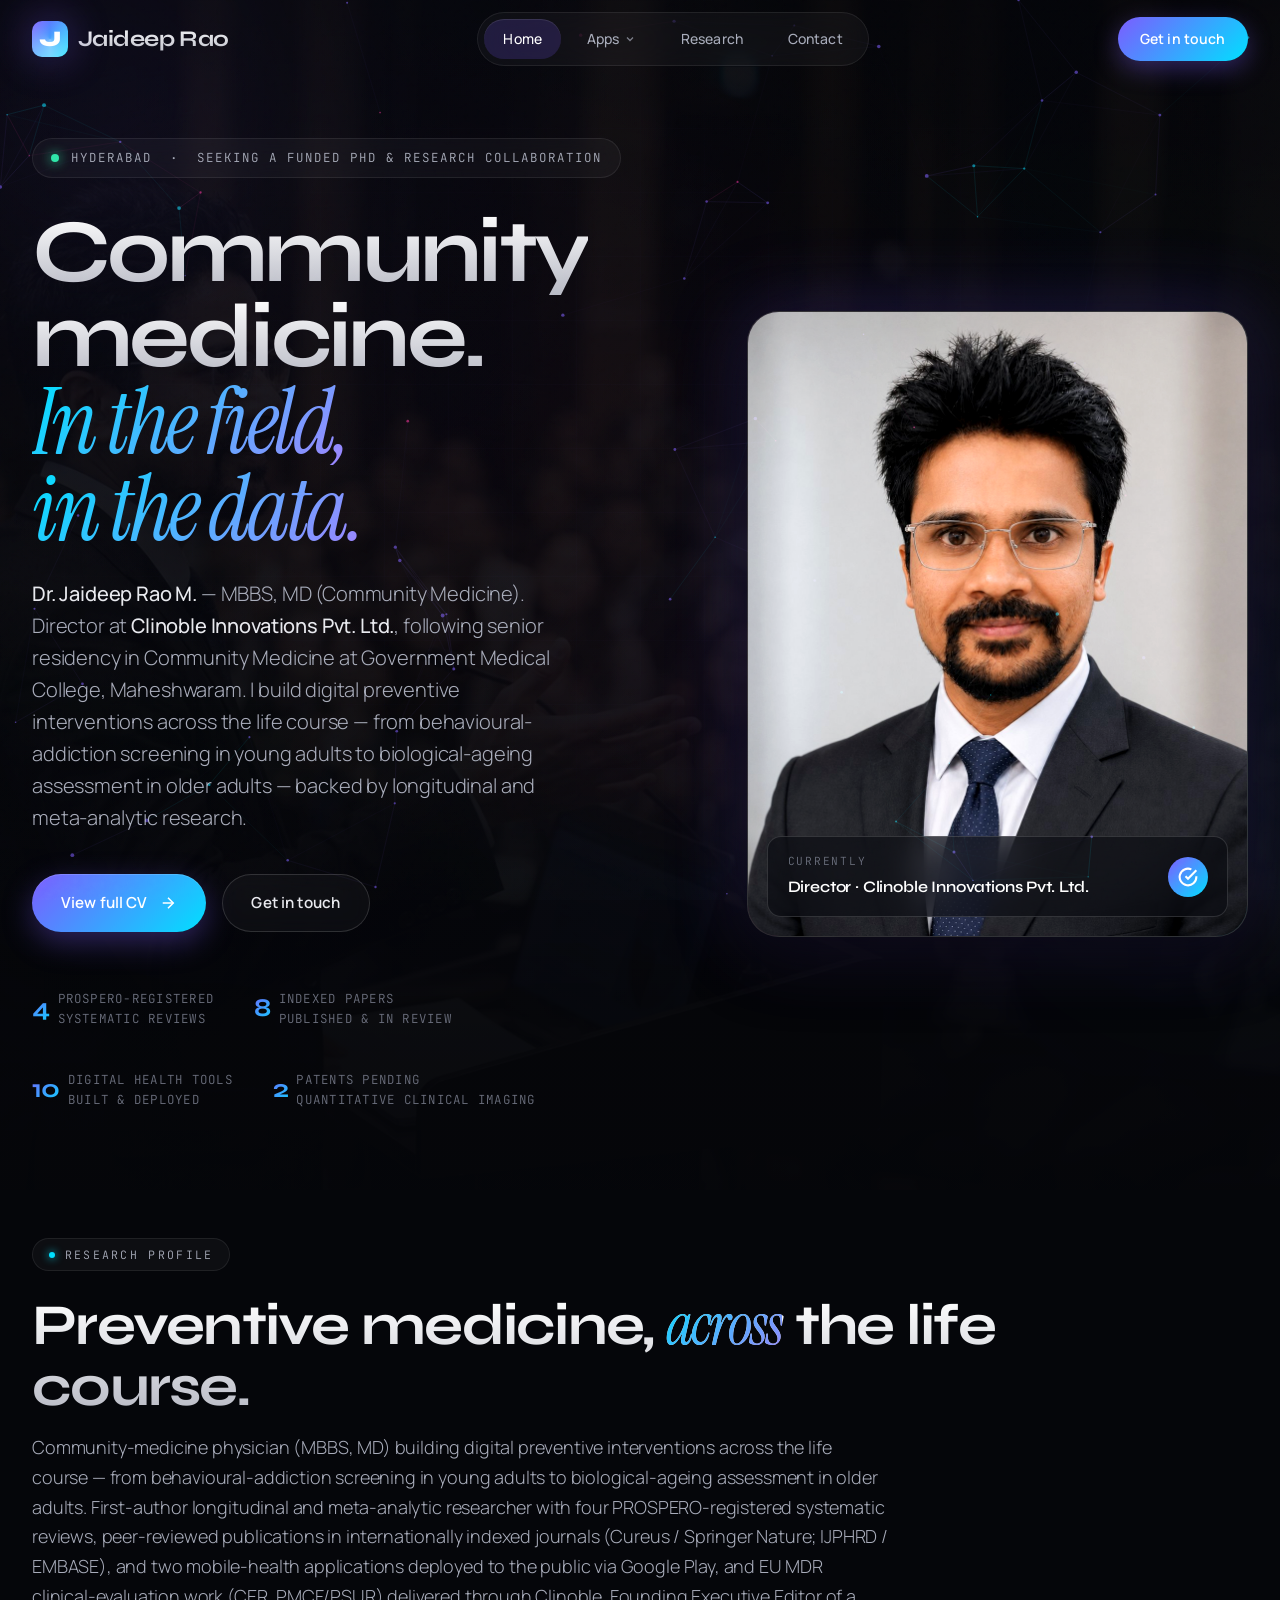
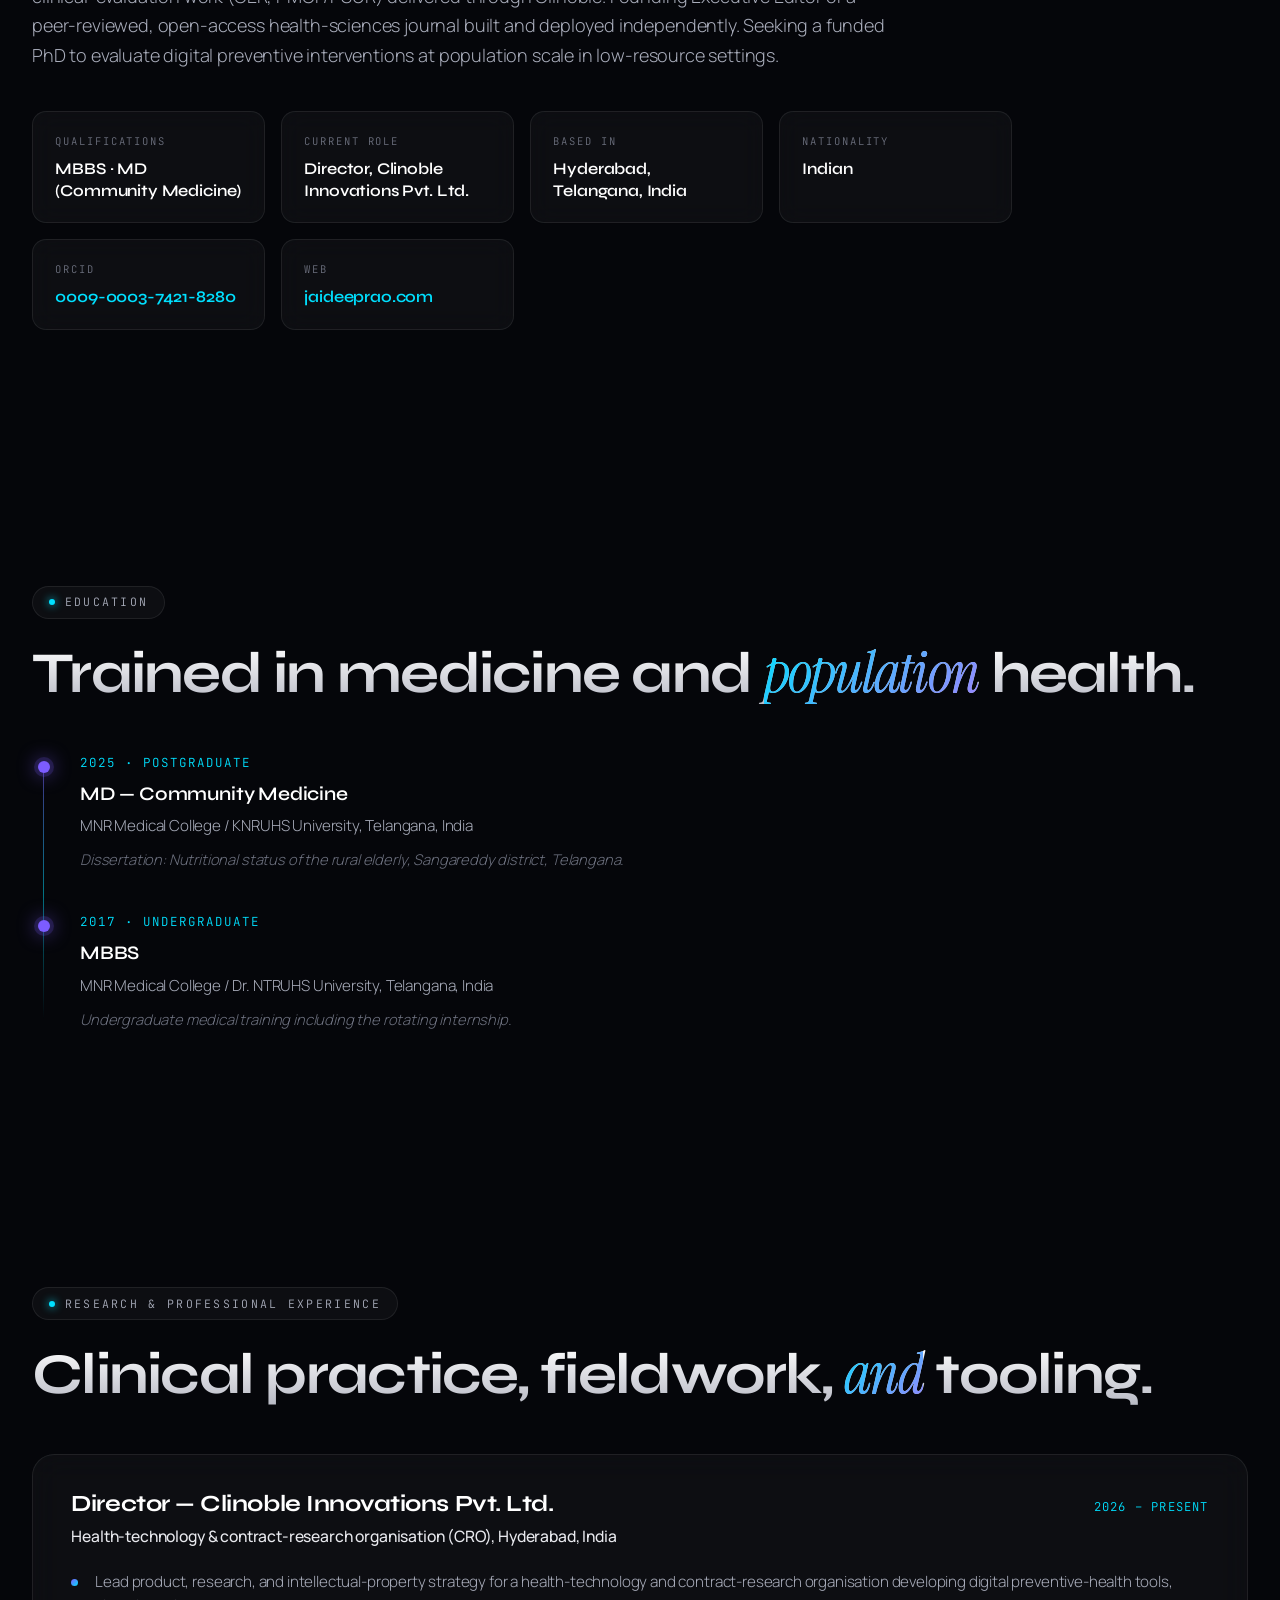
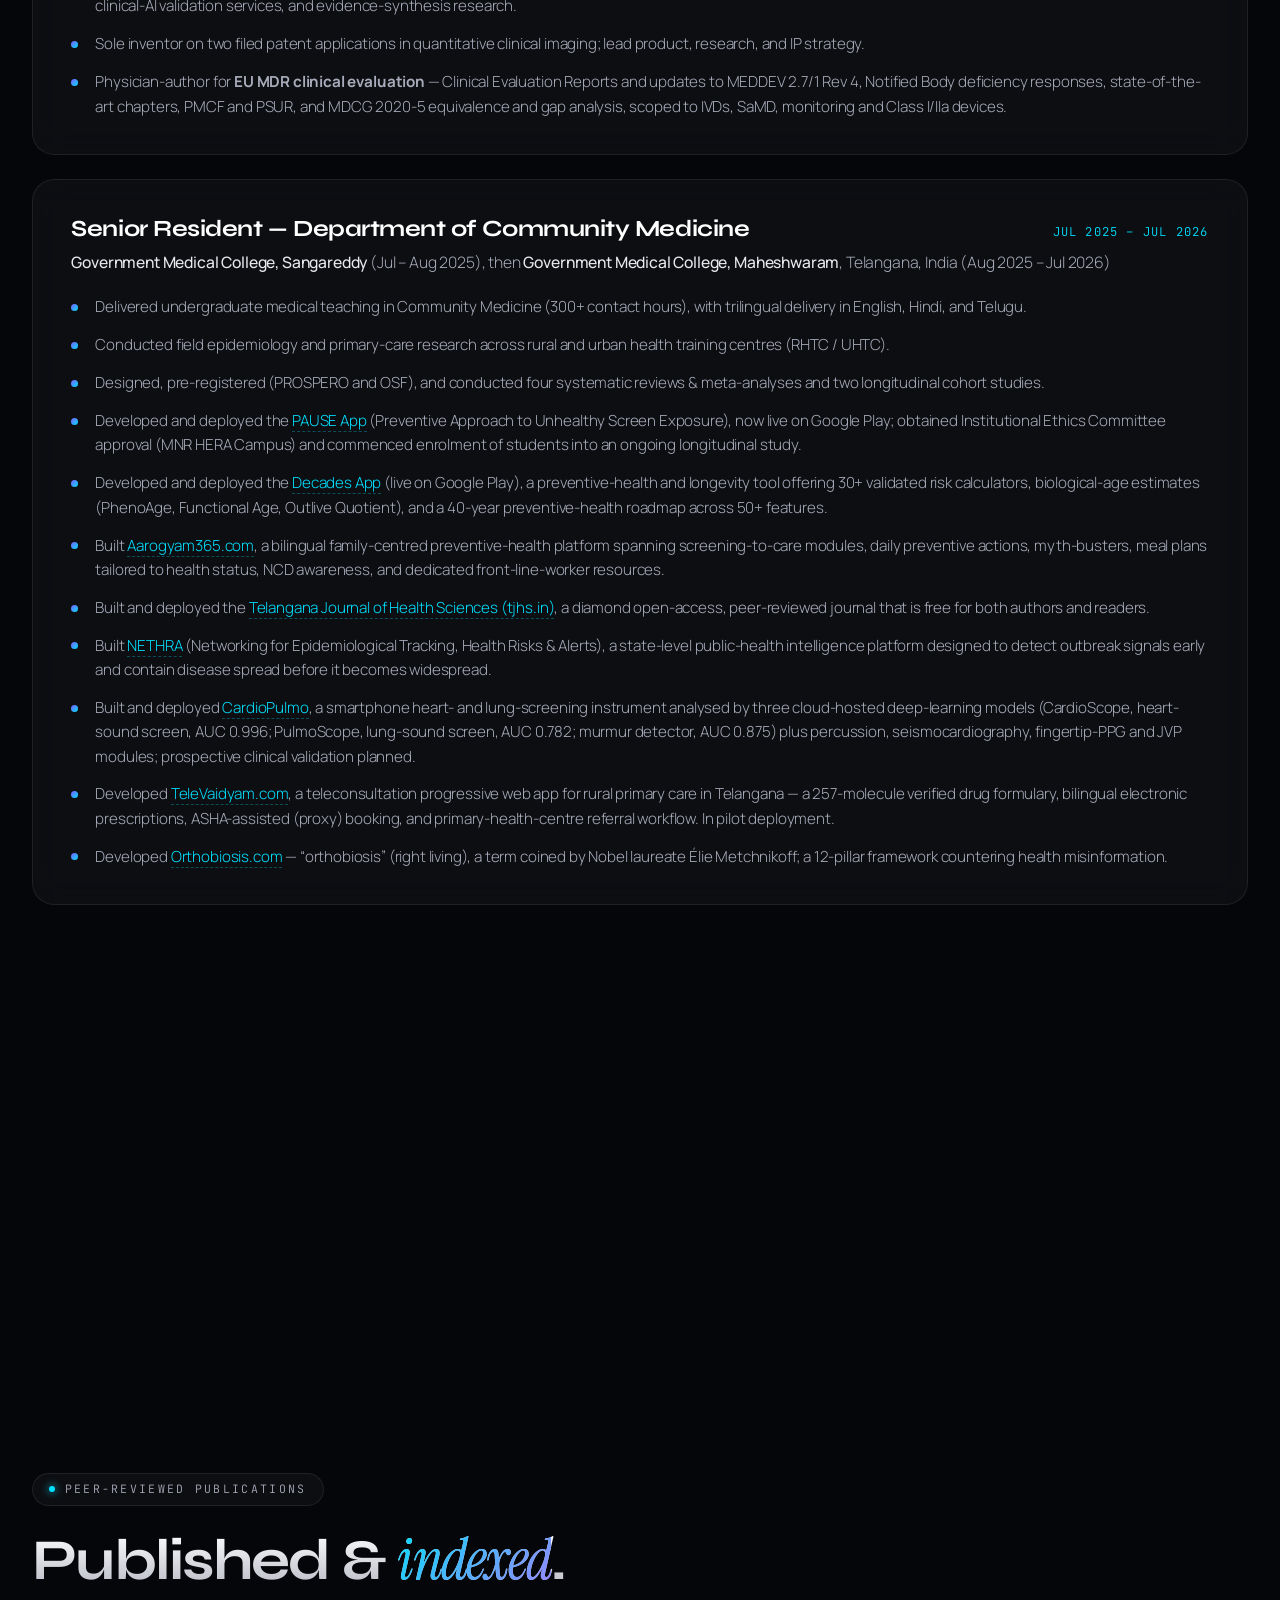
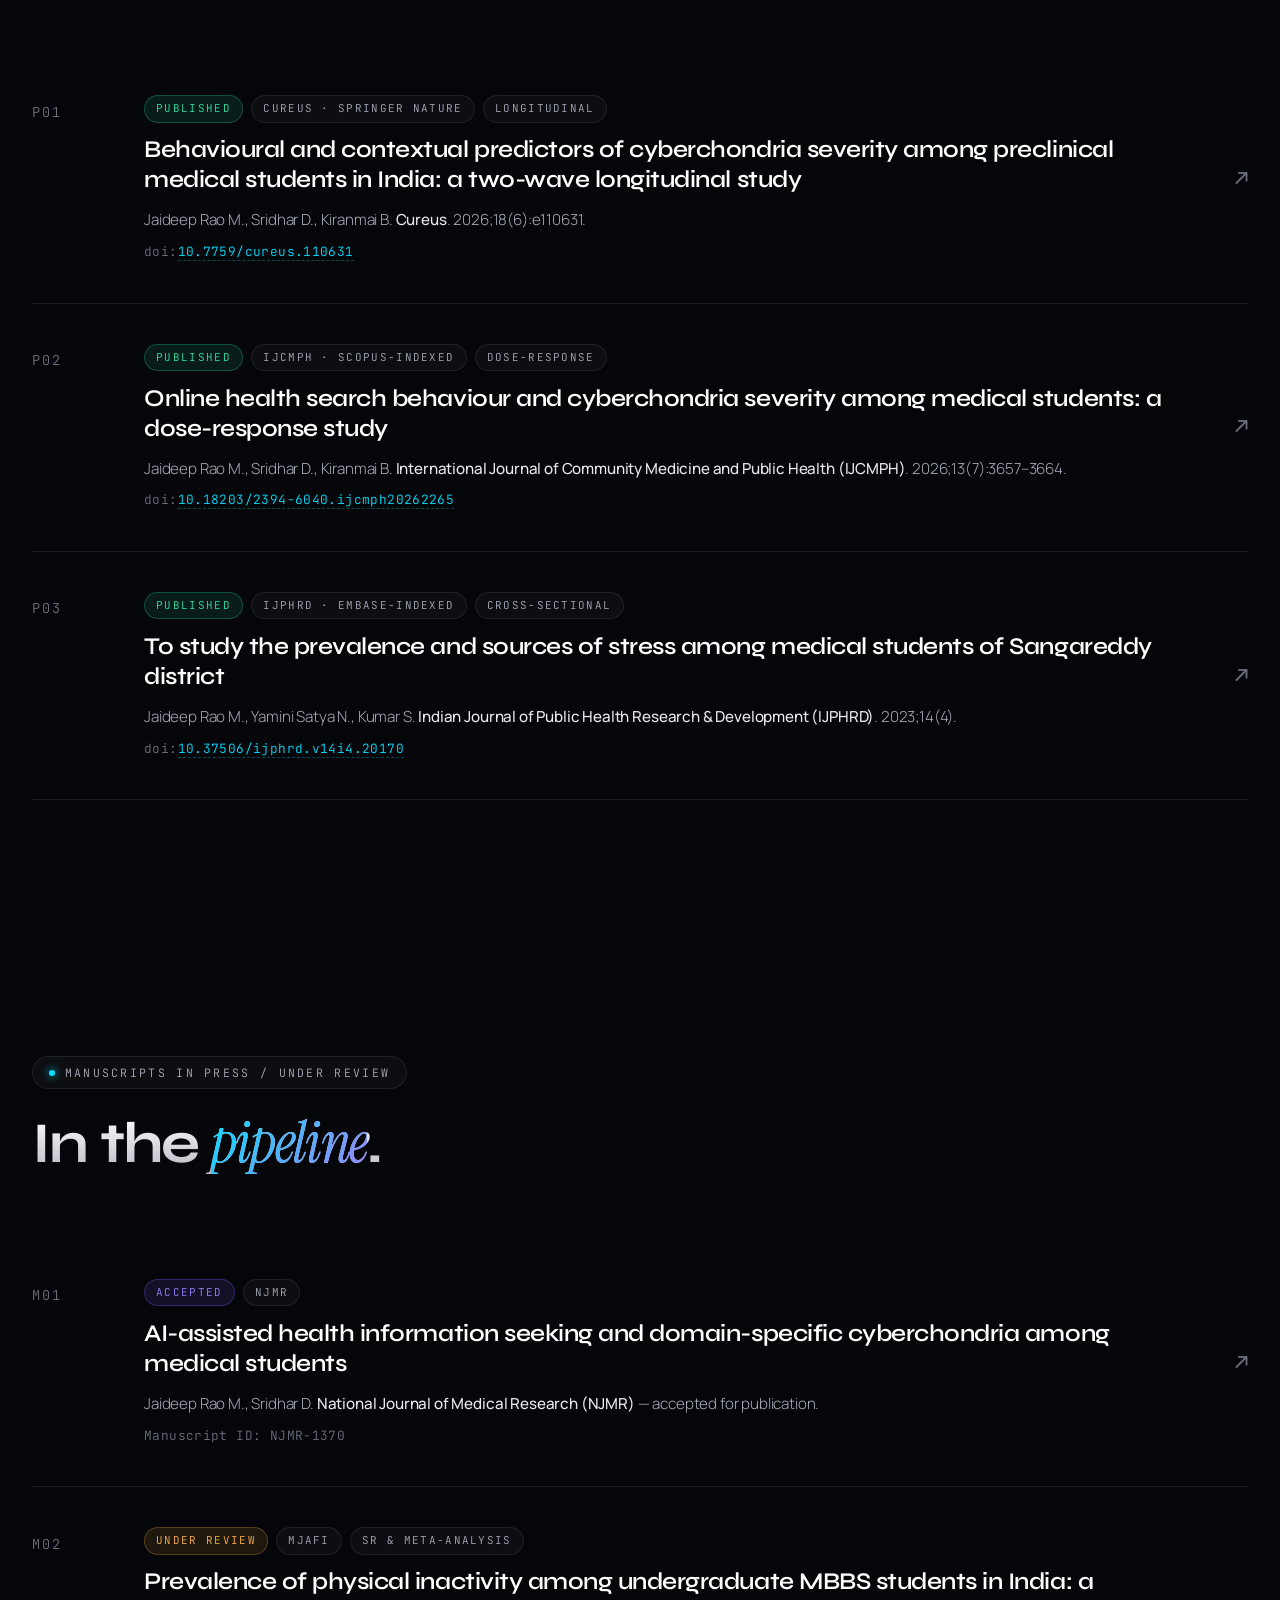
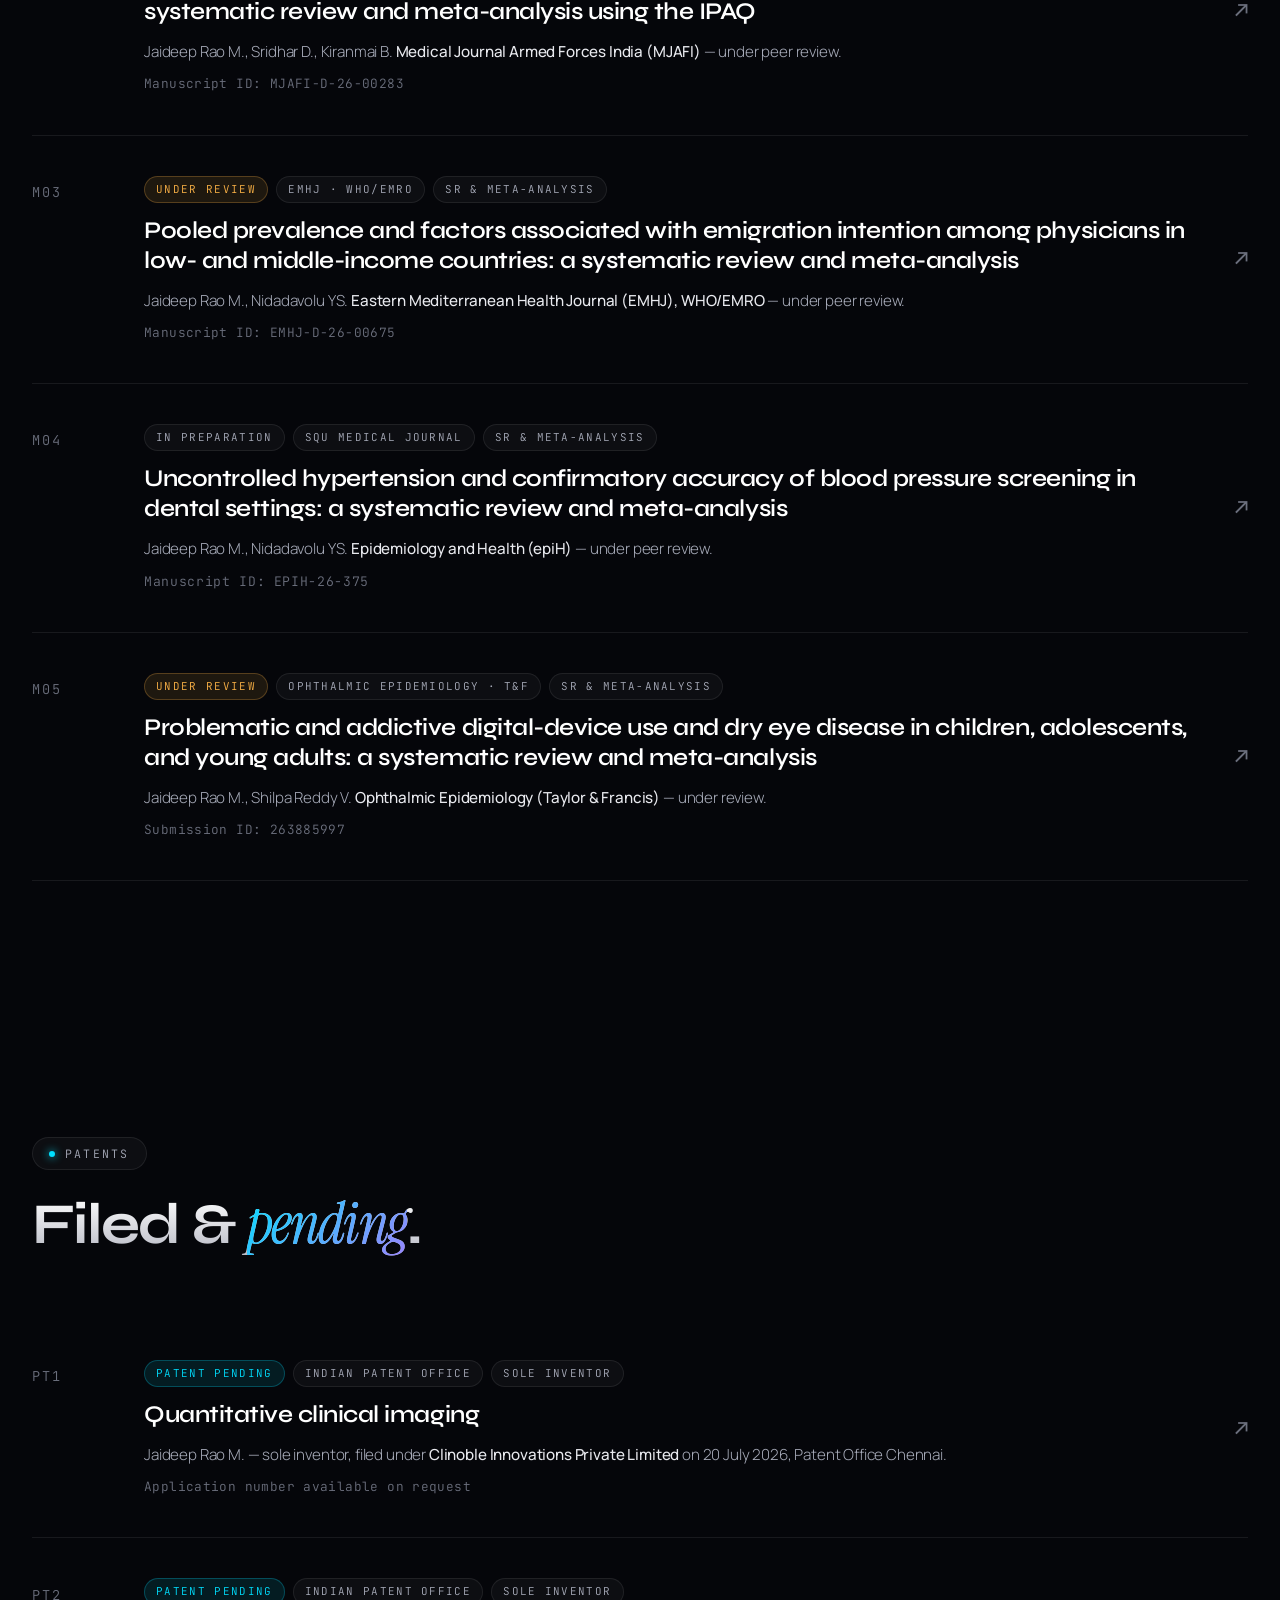
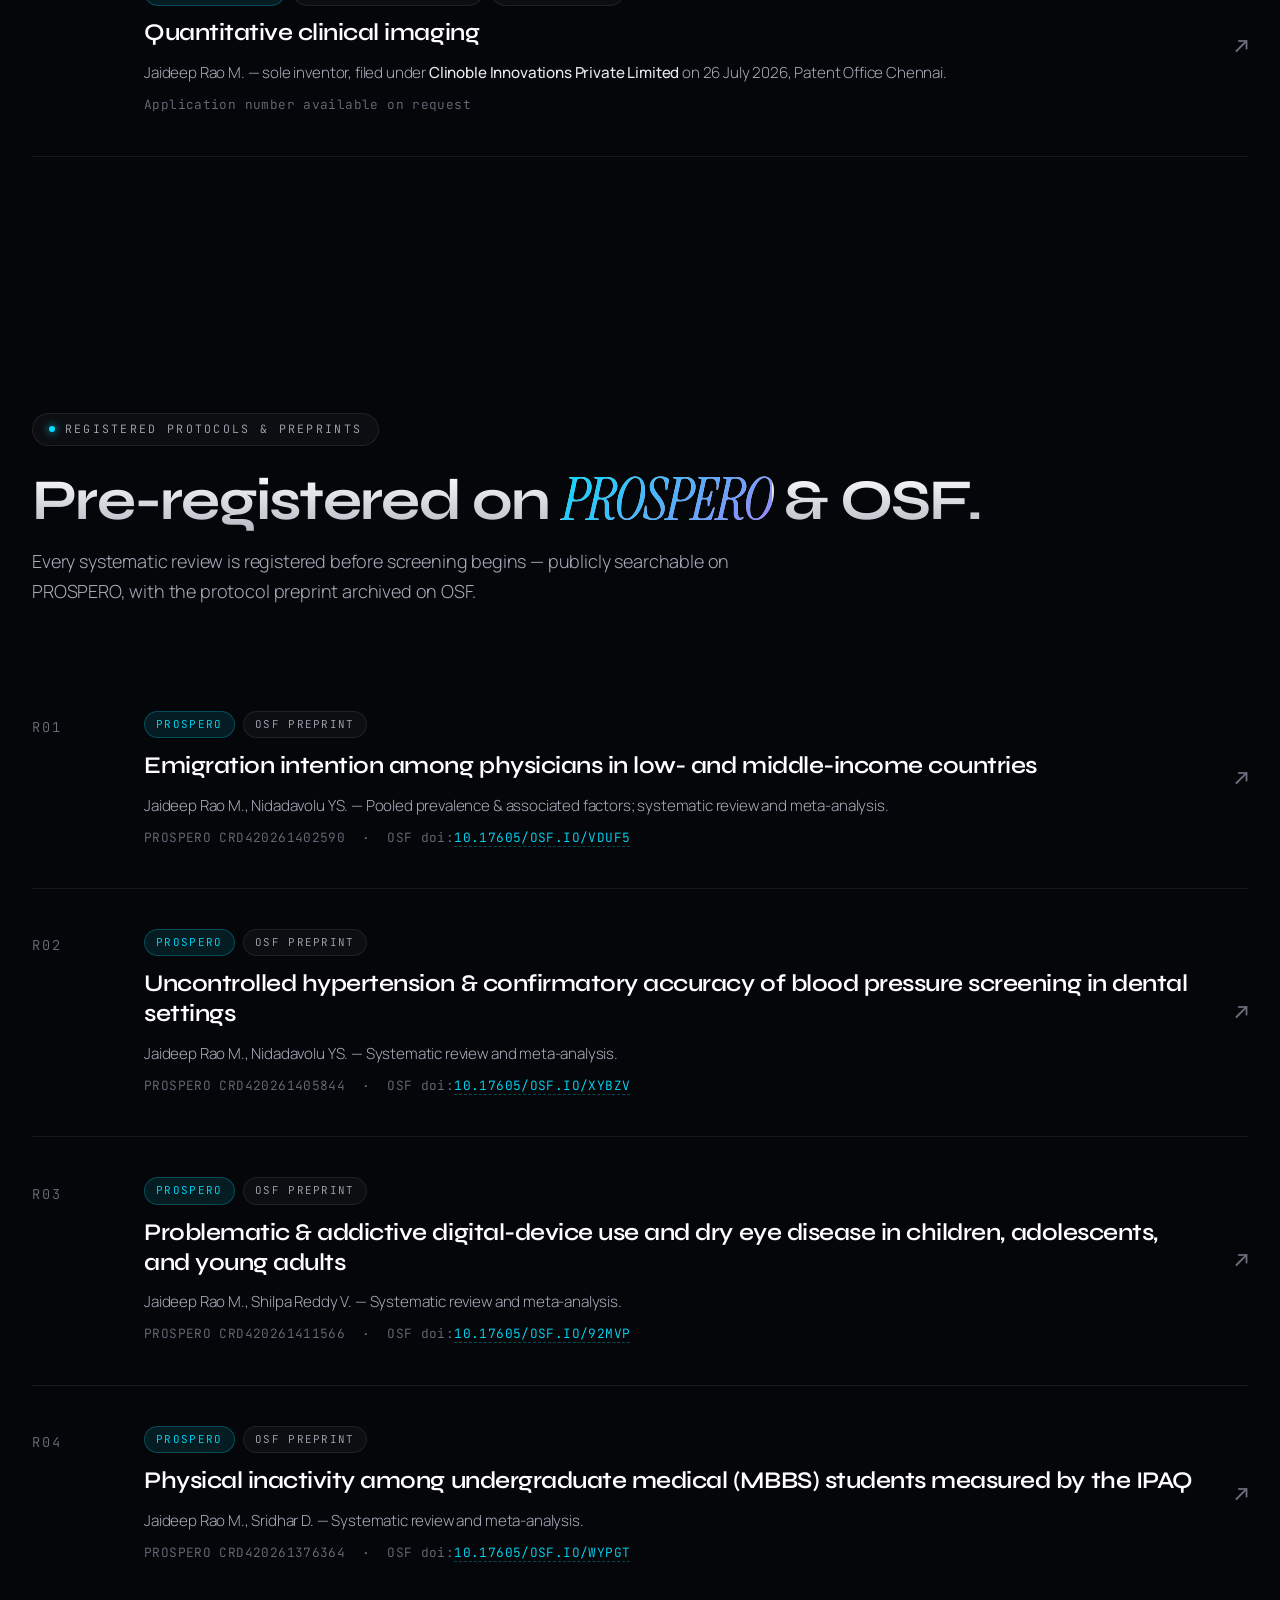
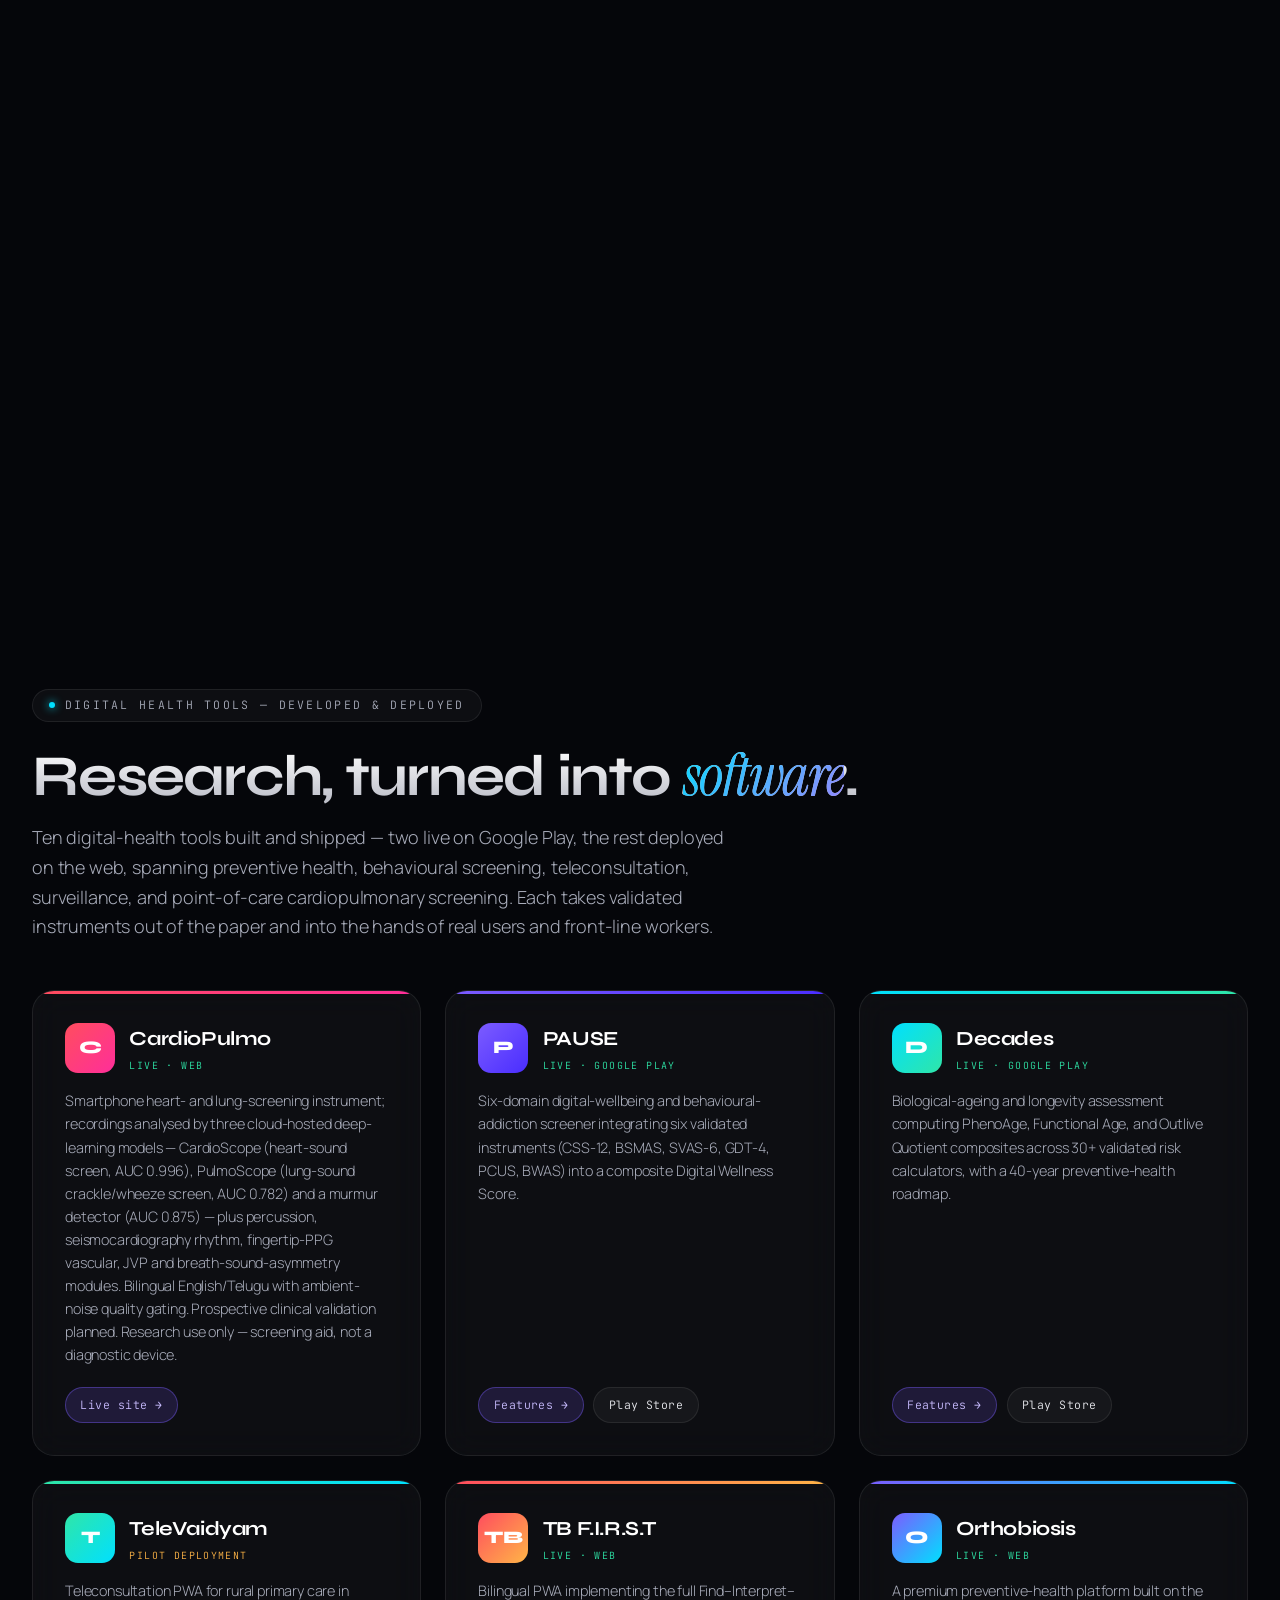
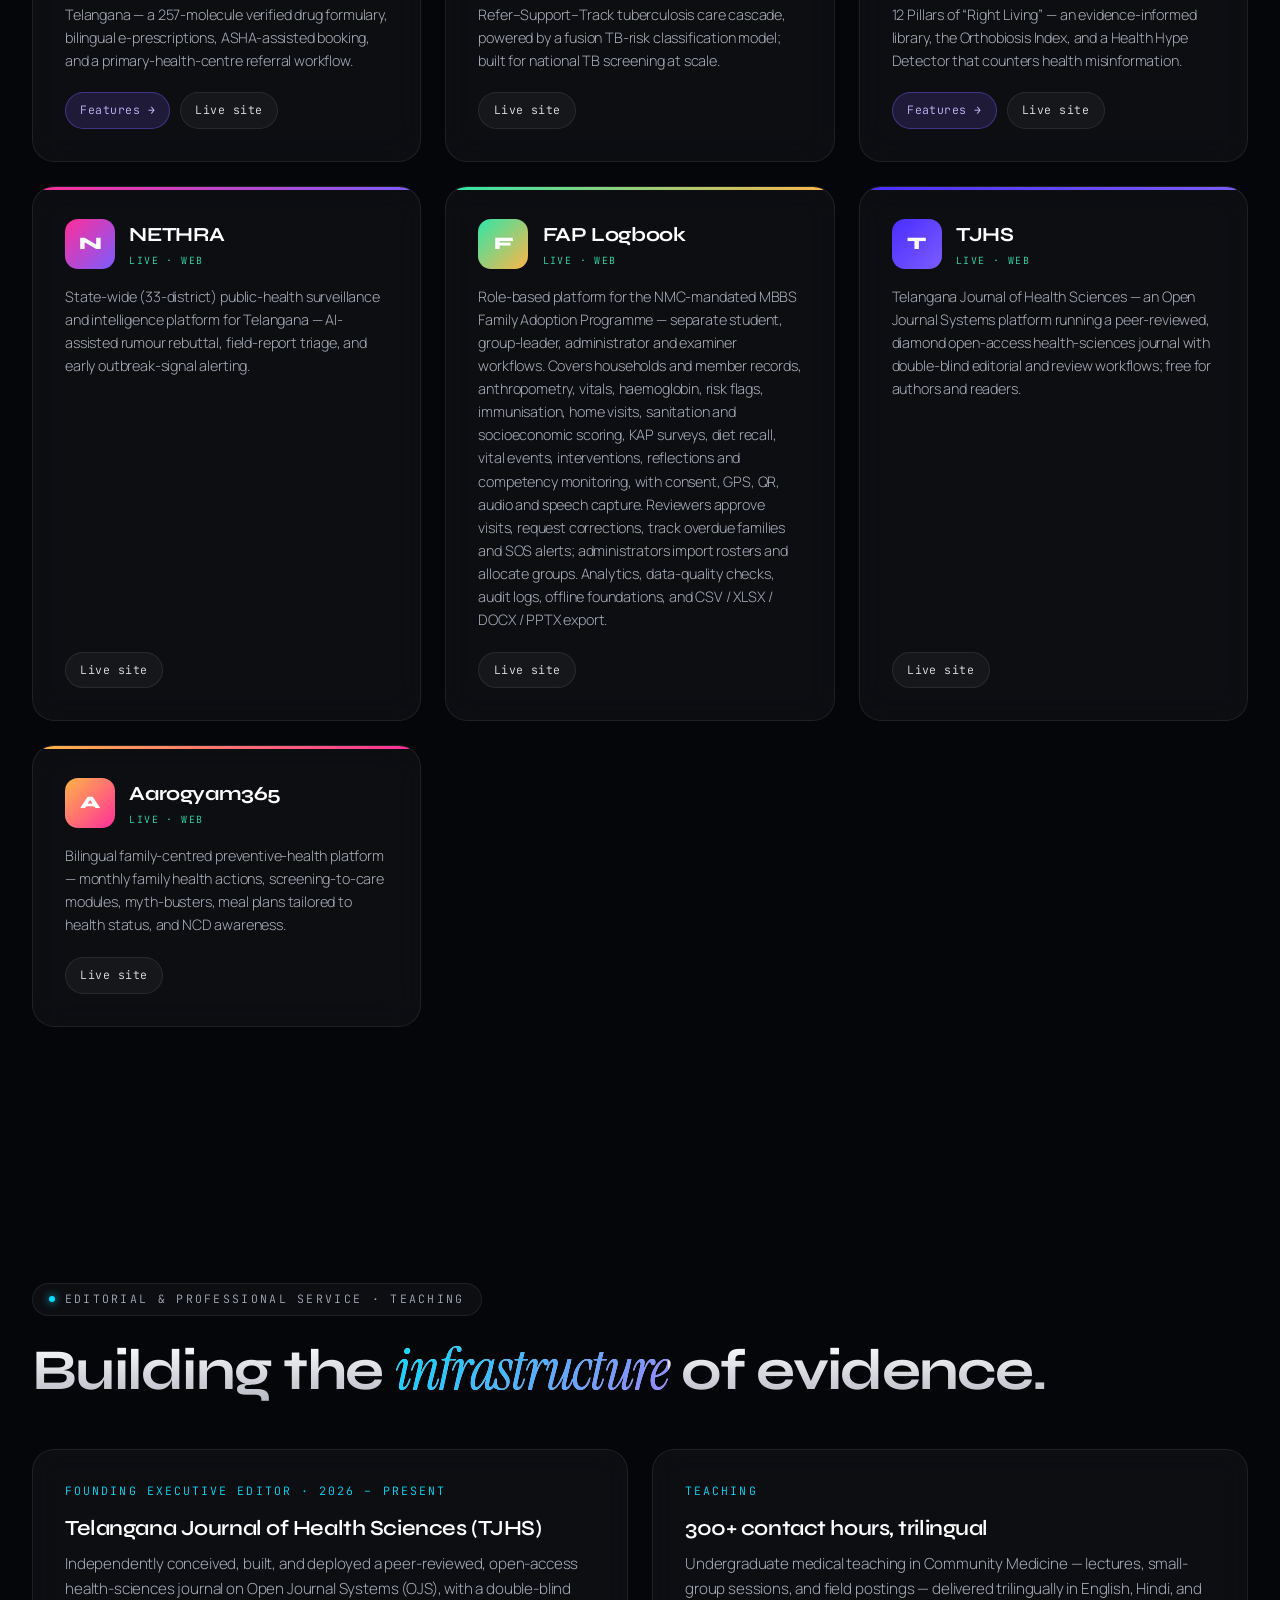
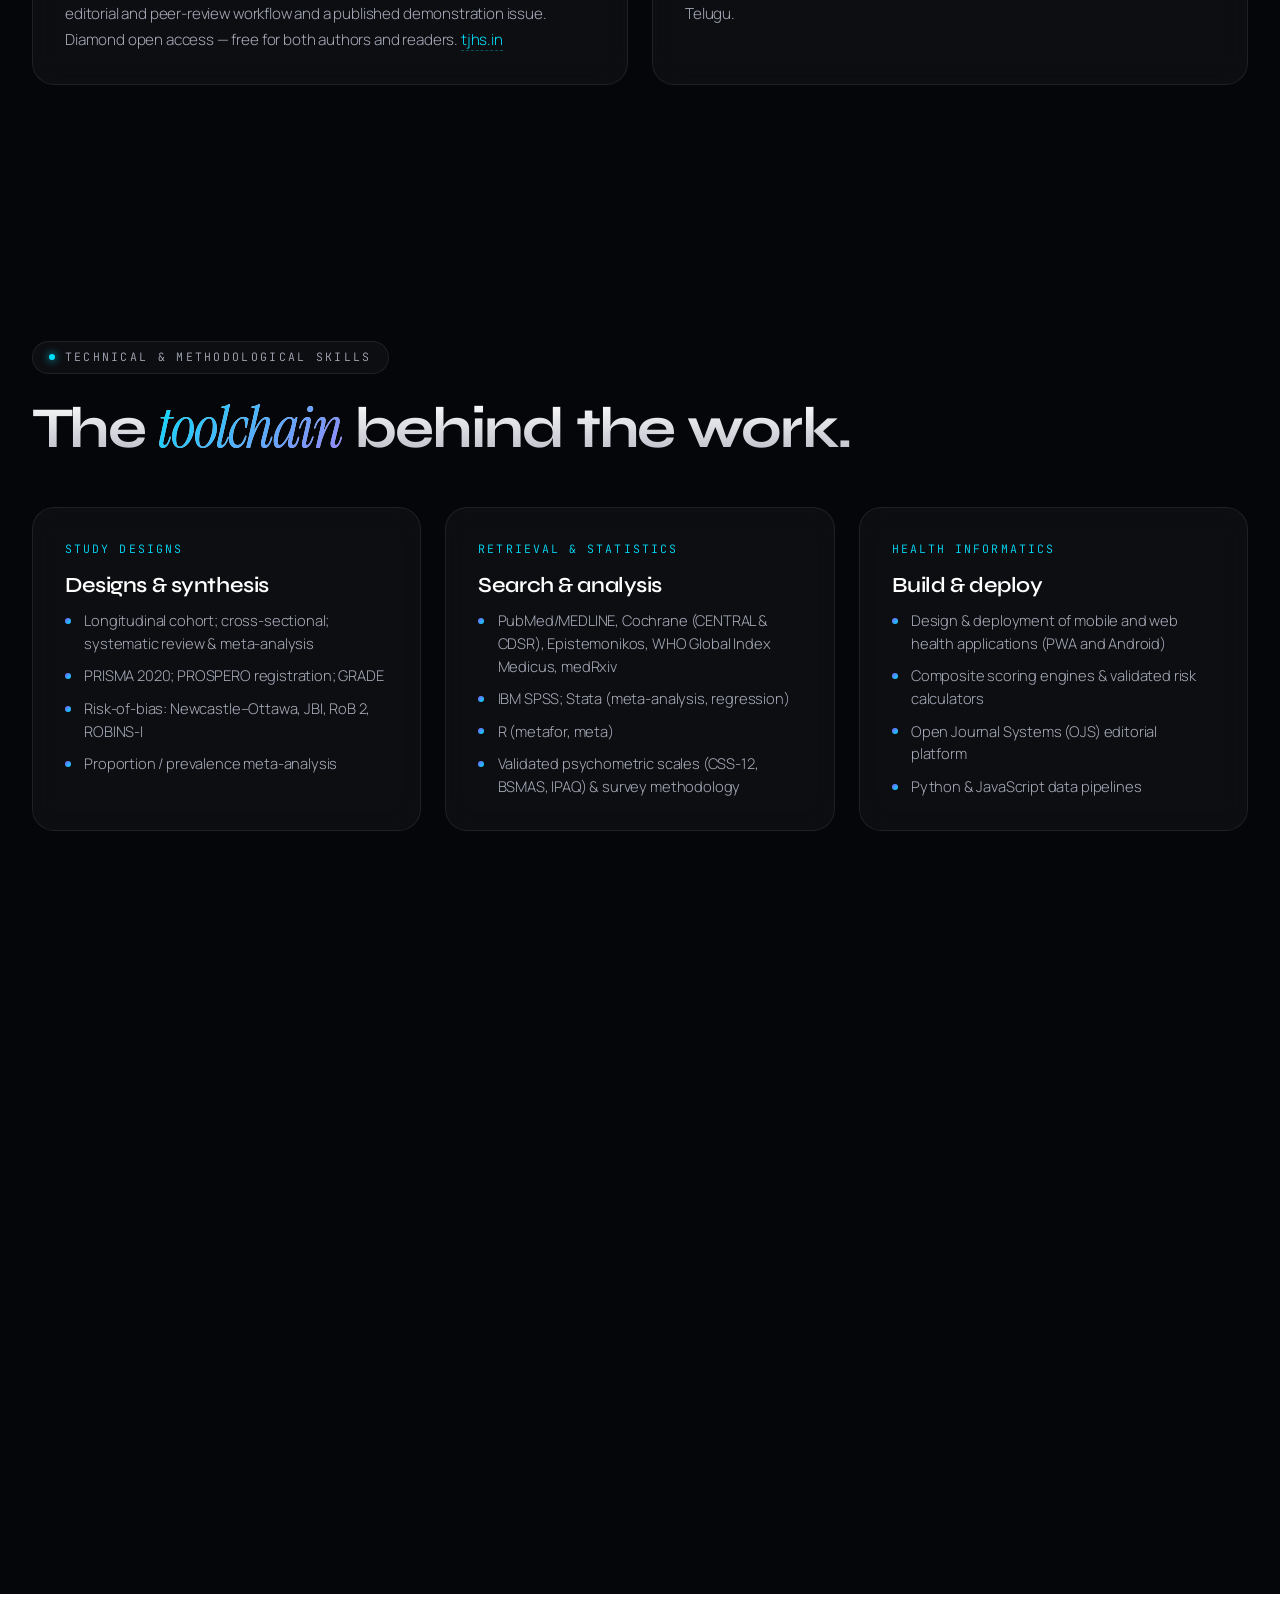
==== commit fed0e7dc: "up" ====
--- a/index.html
+++ b/index.html
@@ -426,7 +426,7 @@
       <div class="xp reveal reveal-delay-1">
         <div class="xp-head">
           <div class="xp-role">General Physician — Primary Care, Private Practice</div>
-          <div class="xp-dates">2017 – 2022</div>
+          <div class="xp-dates">2018 – 2022</div>
         </div>
         <div class="xp-org"><strong>Private practice, rural Telangana, India</strong></div>
         <ul class="xp-list">
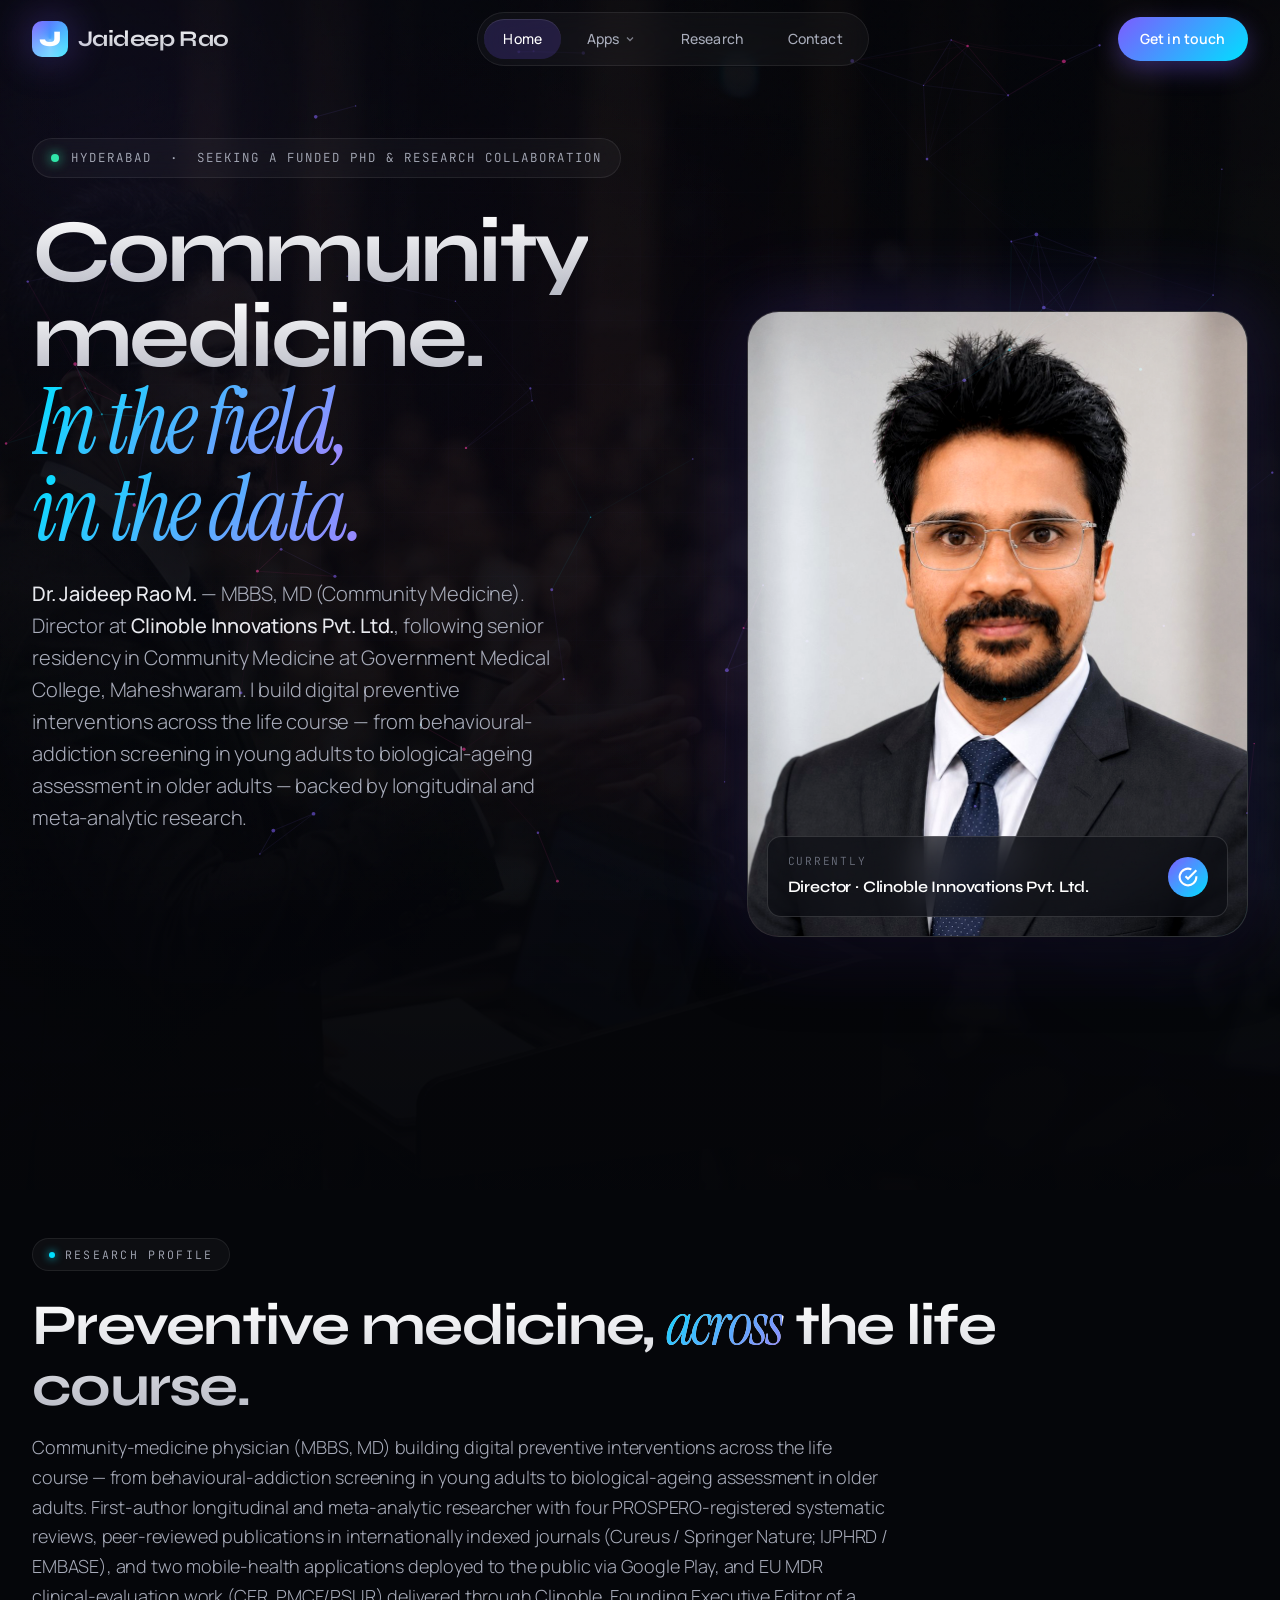
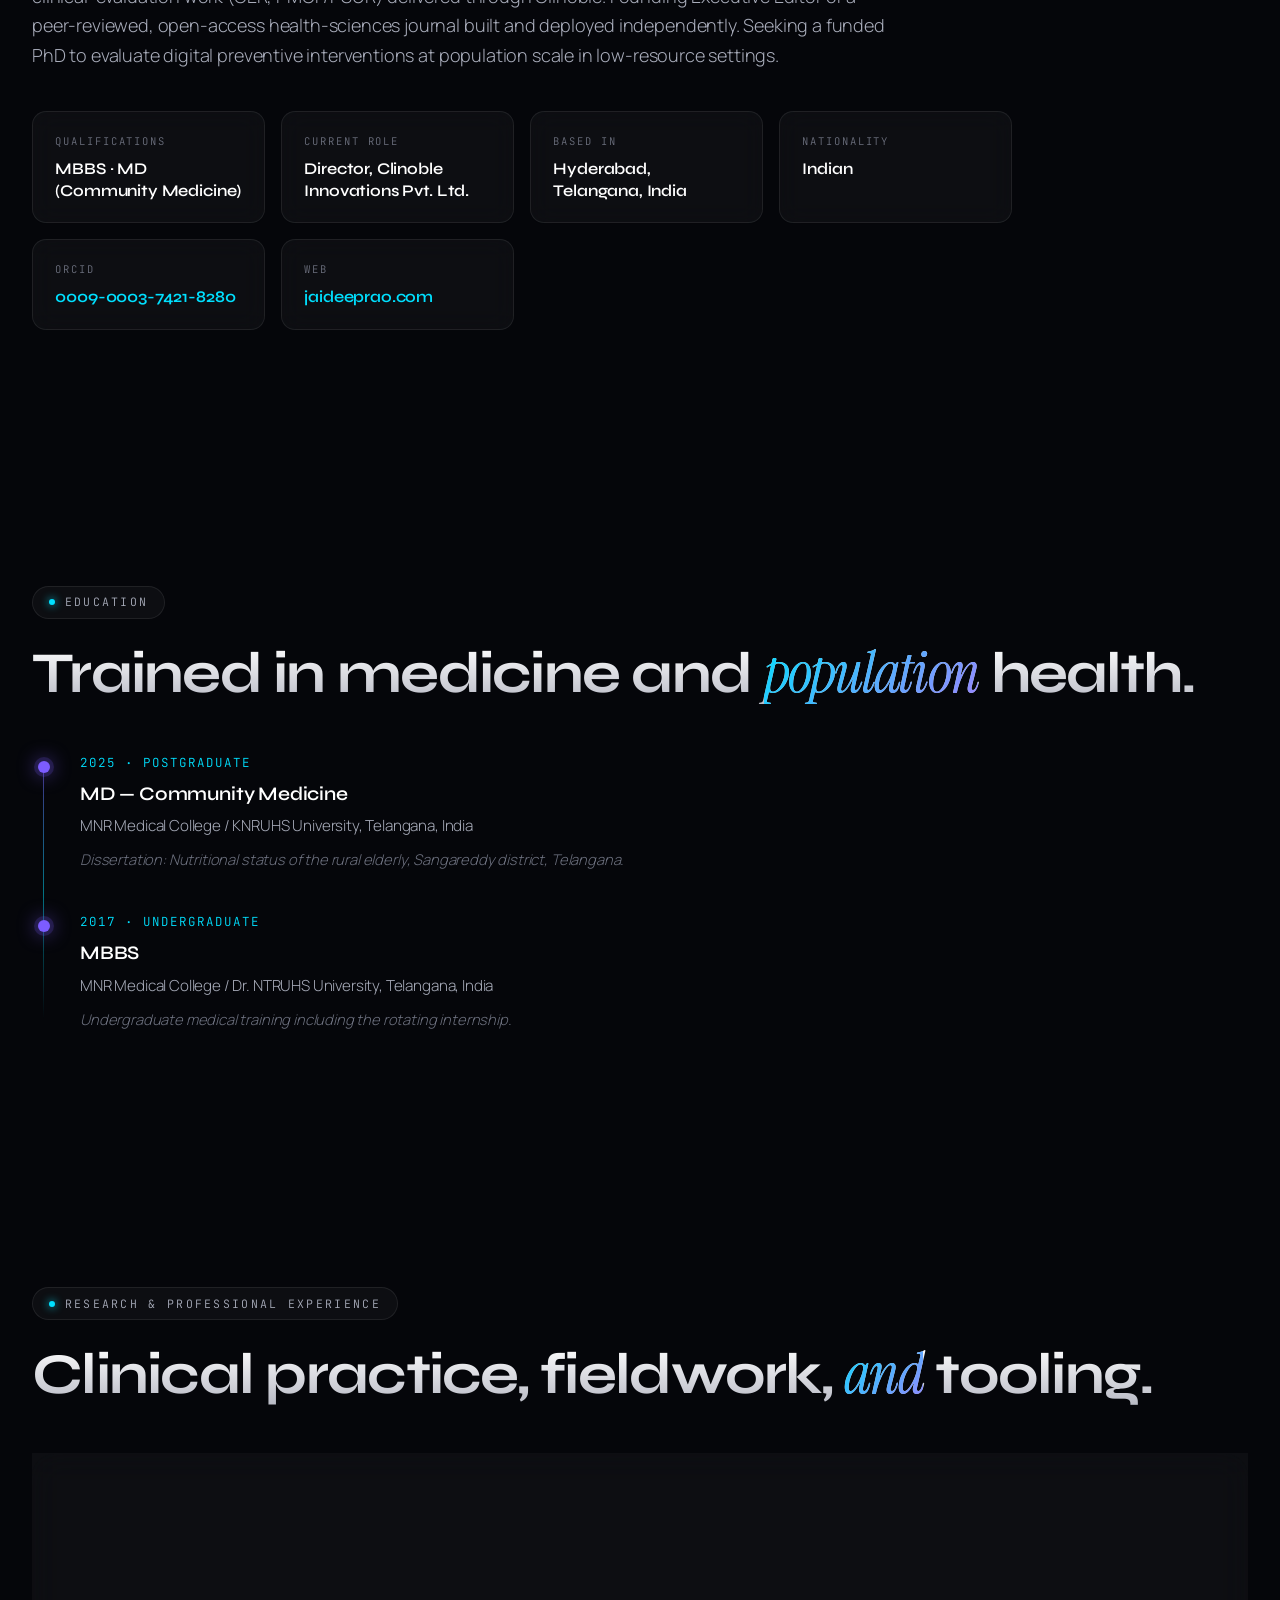
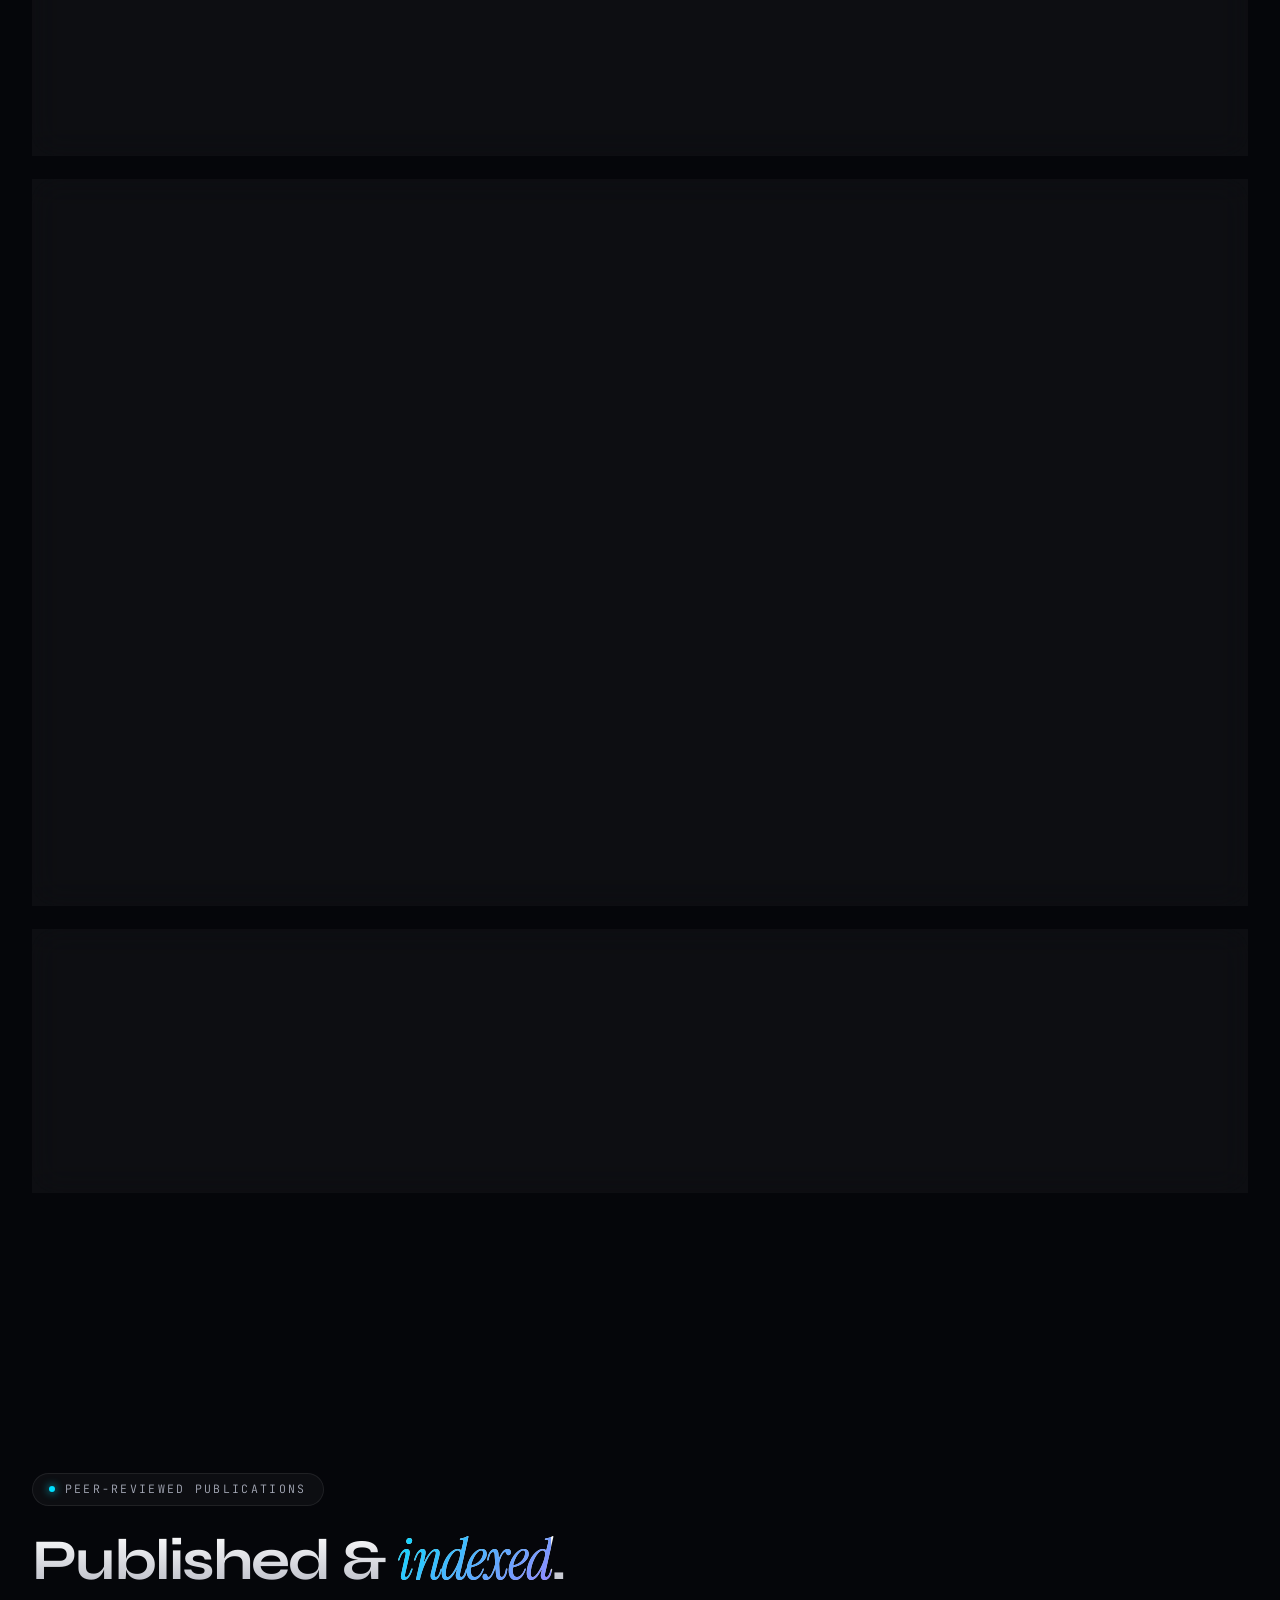
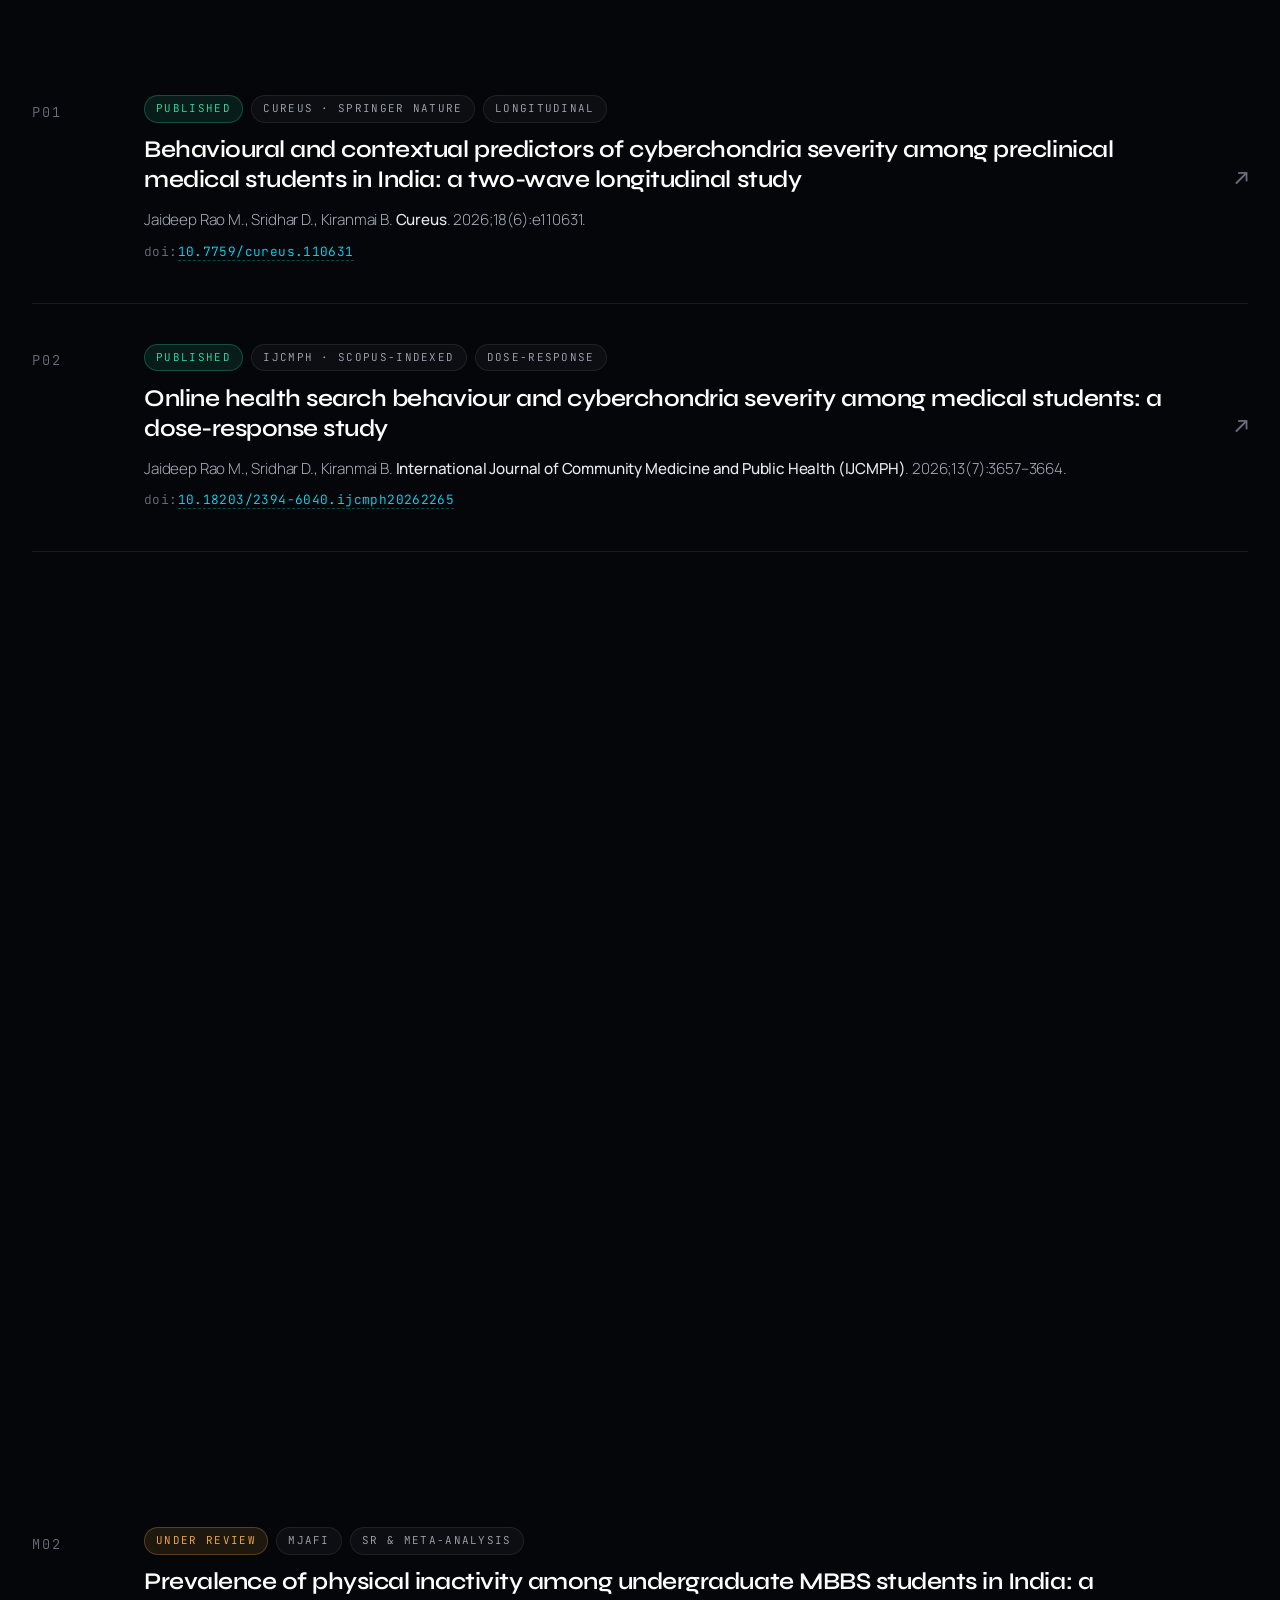
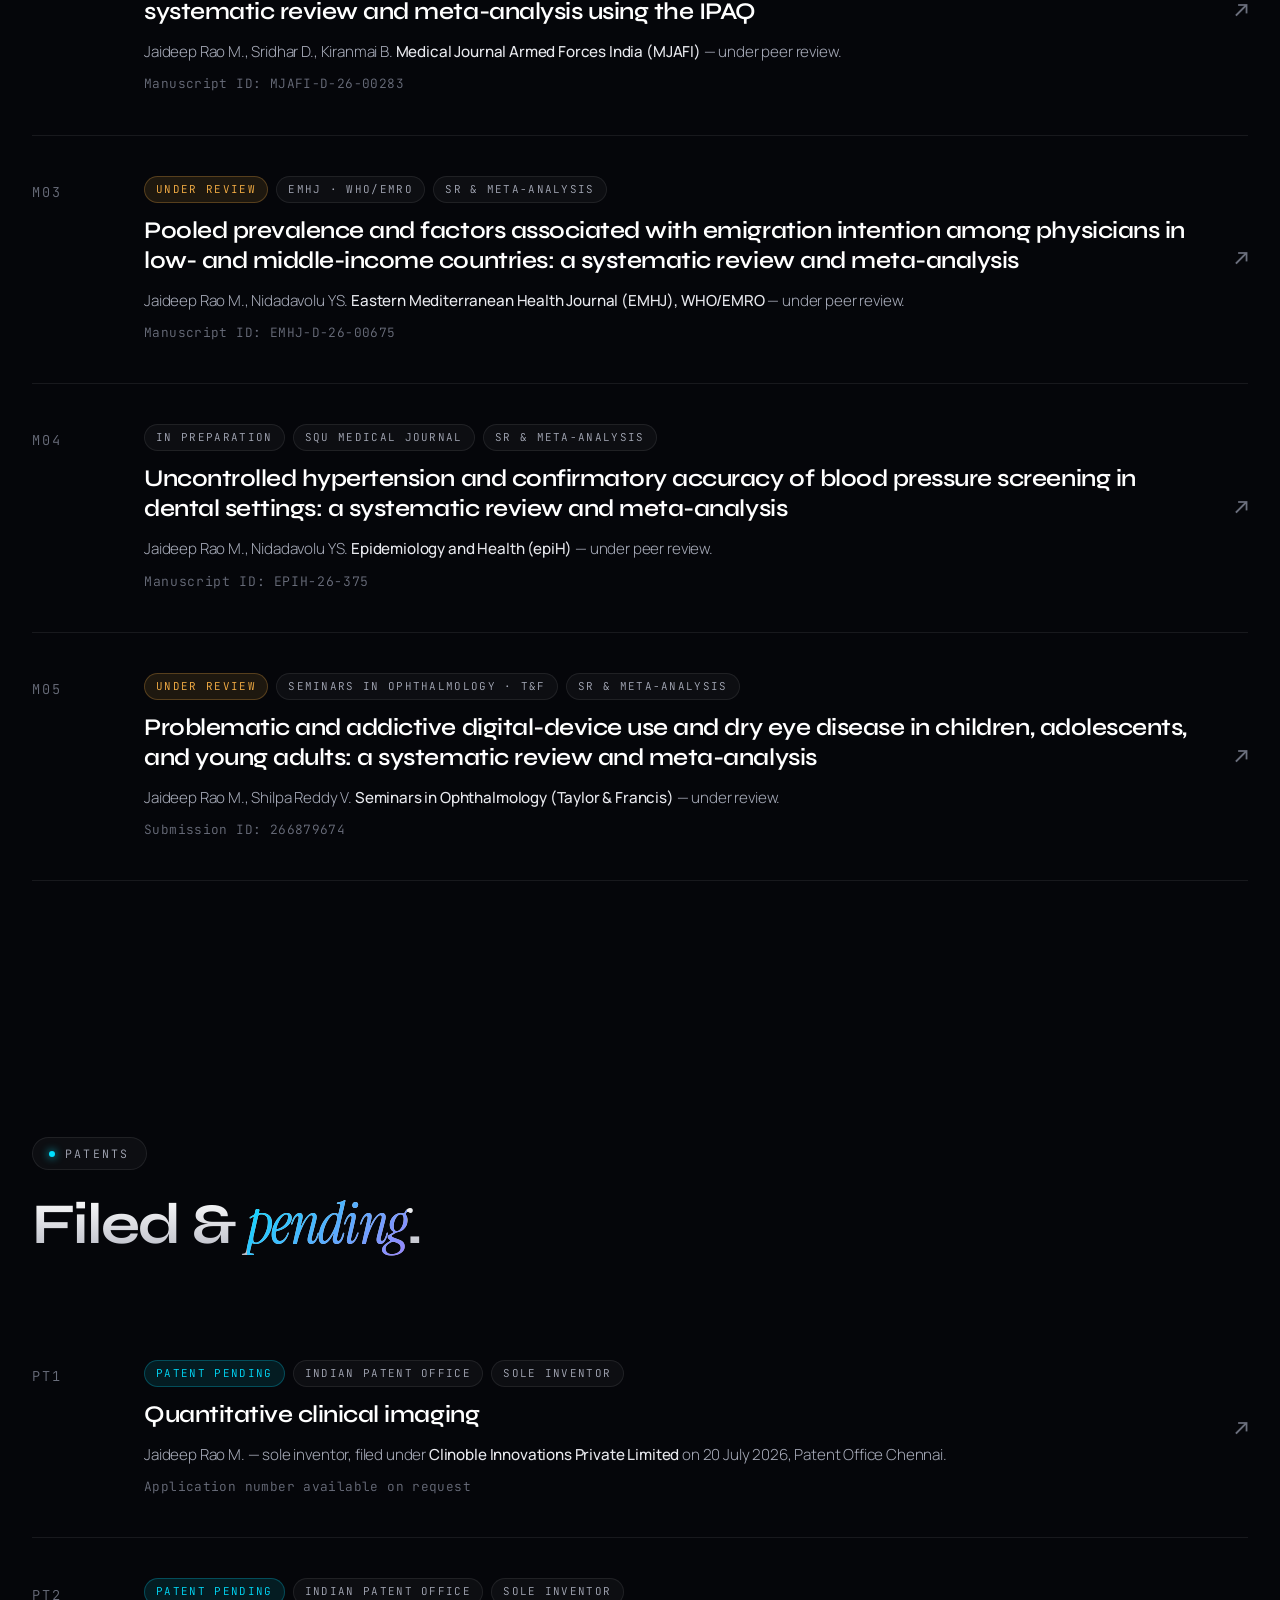
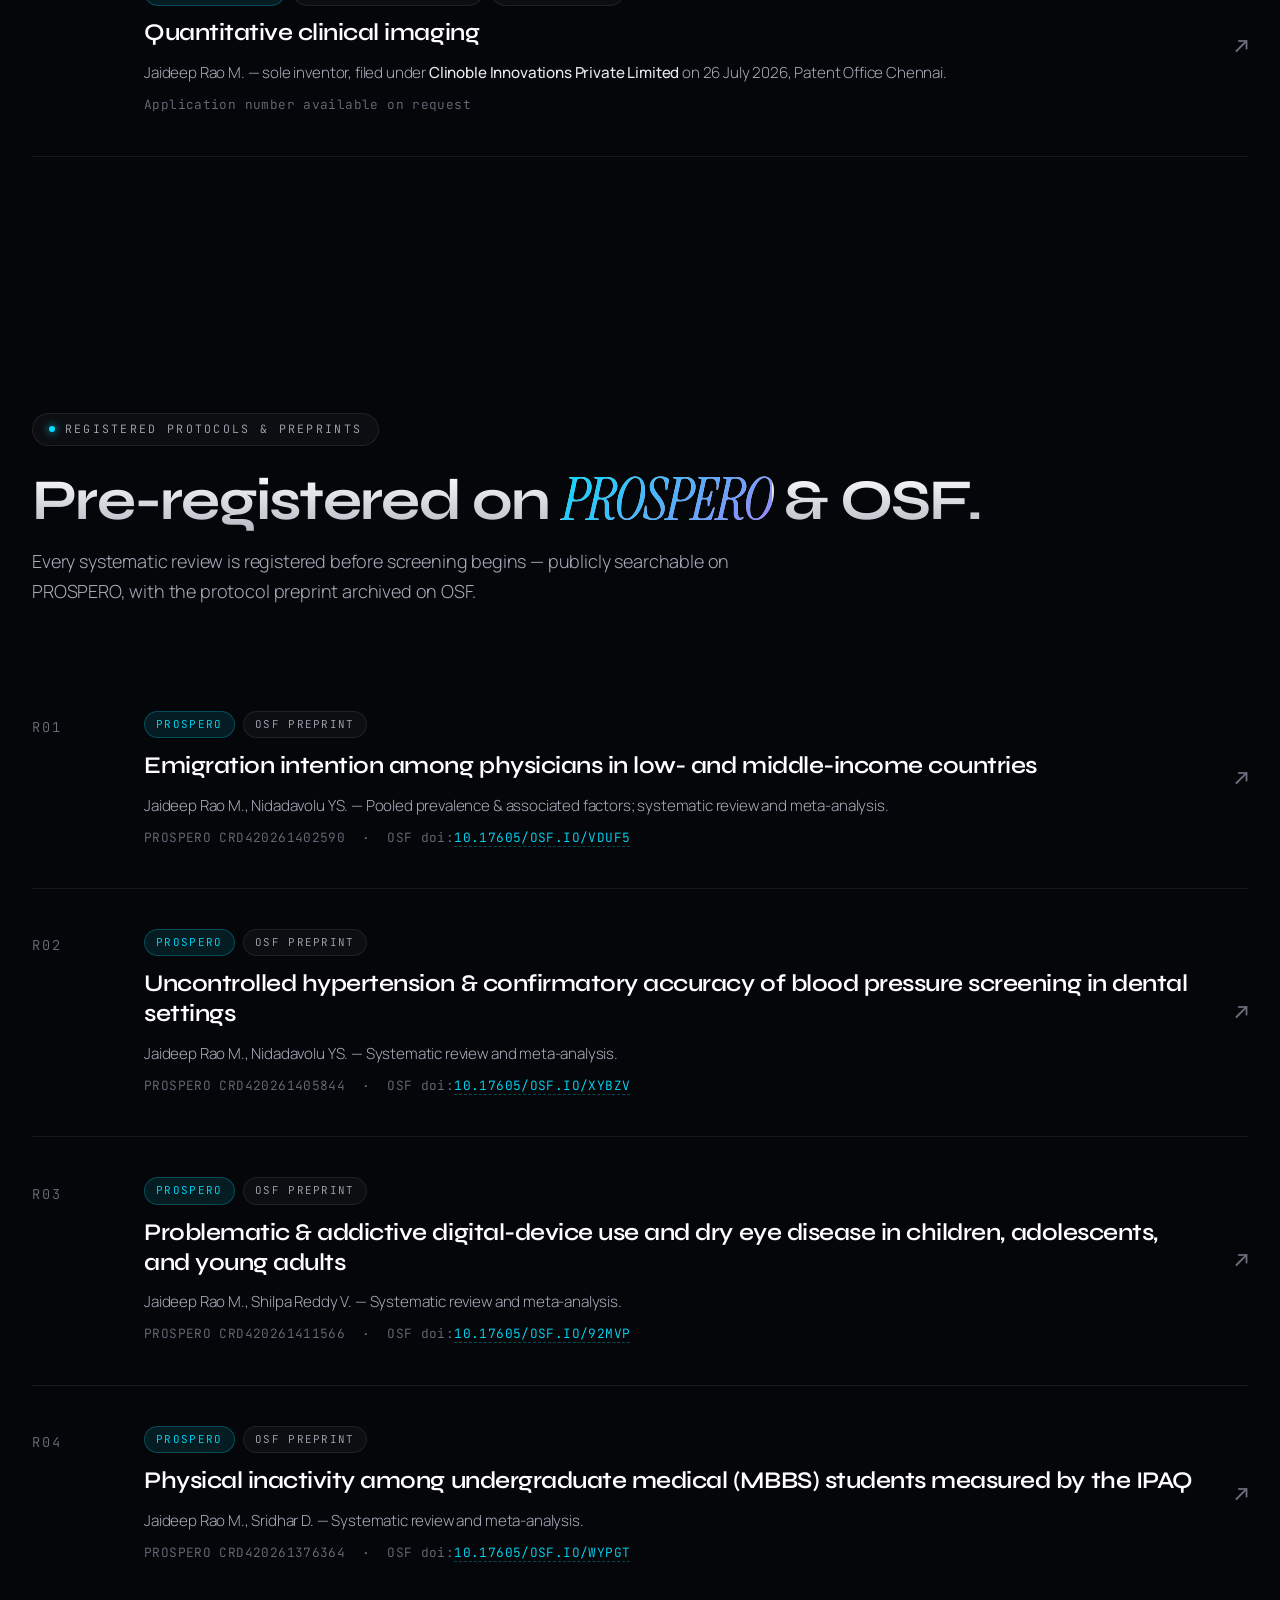
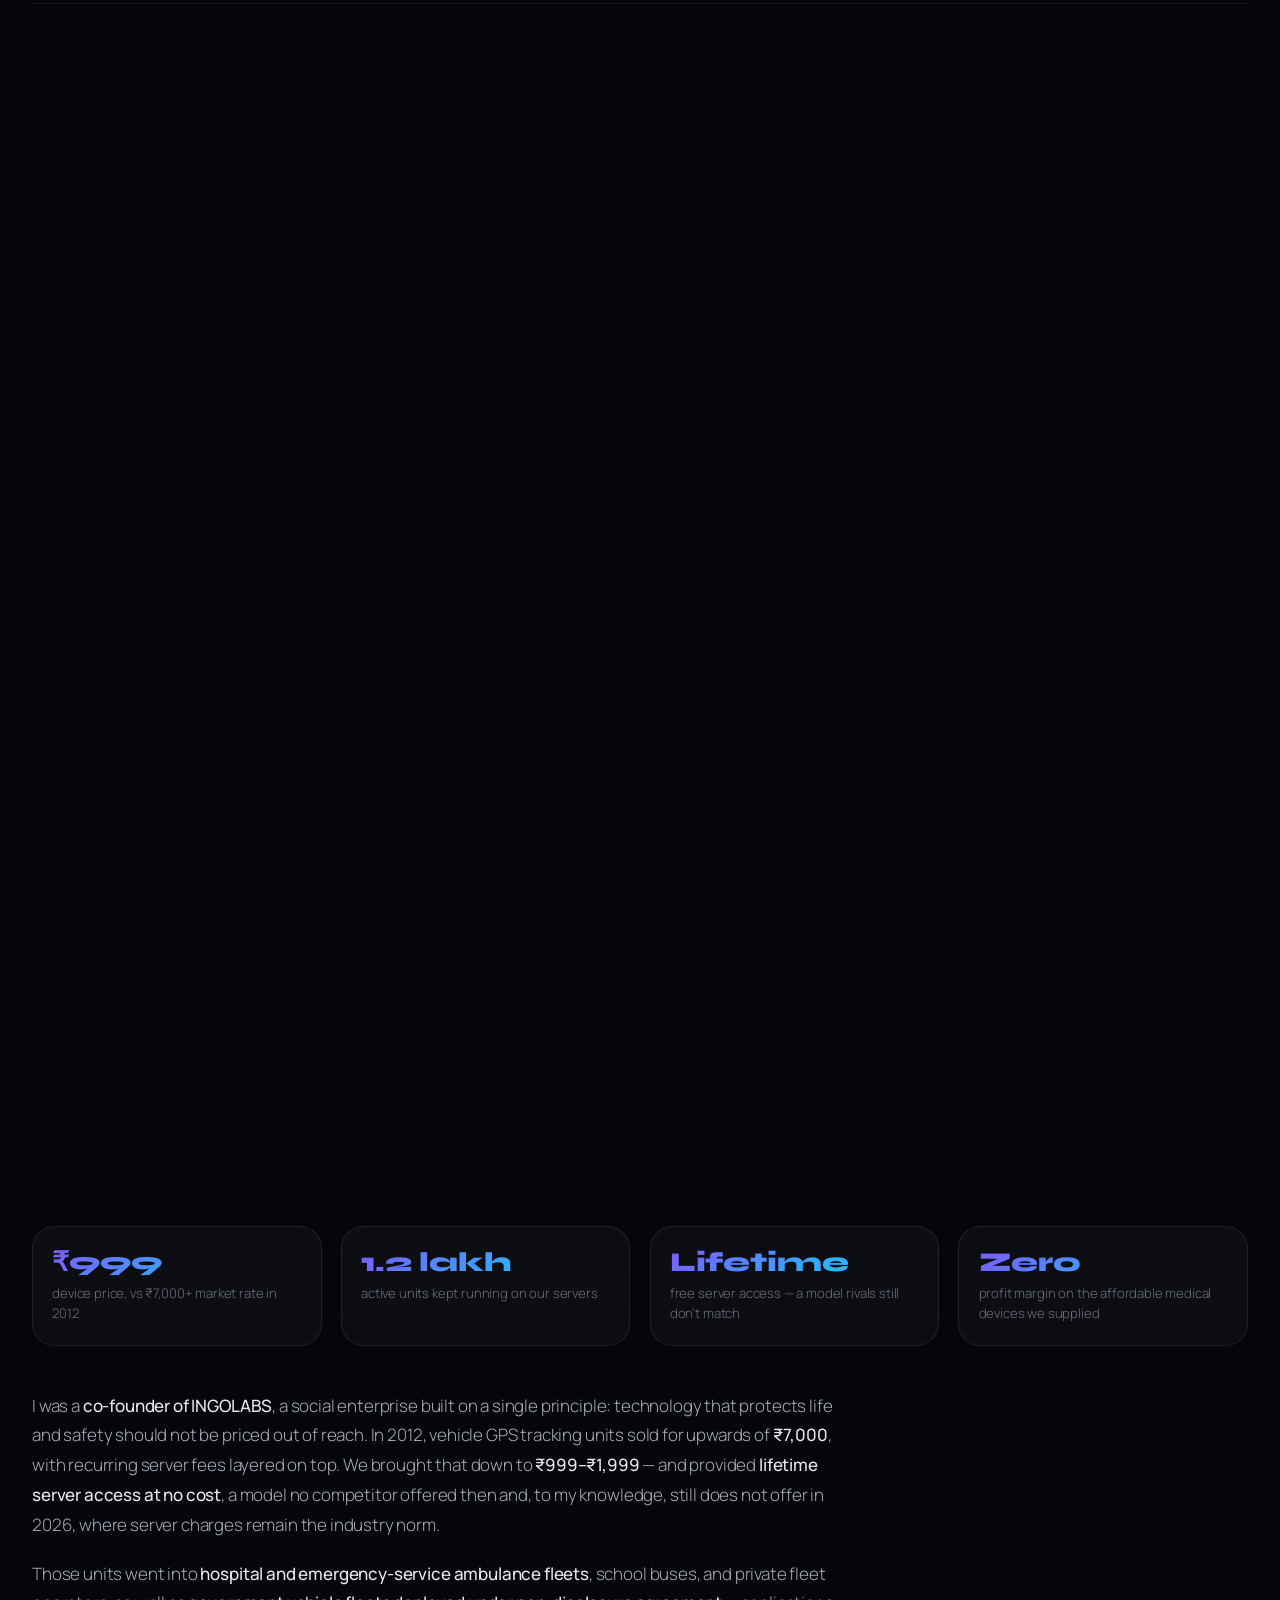
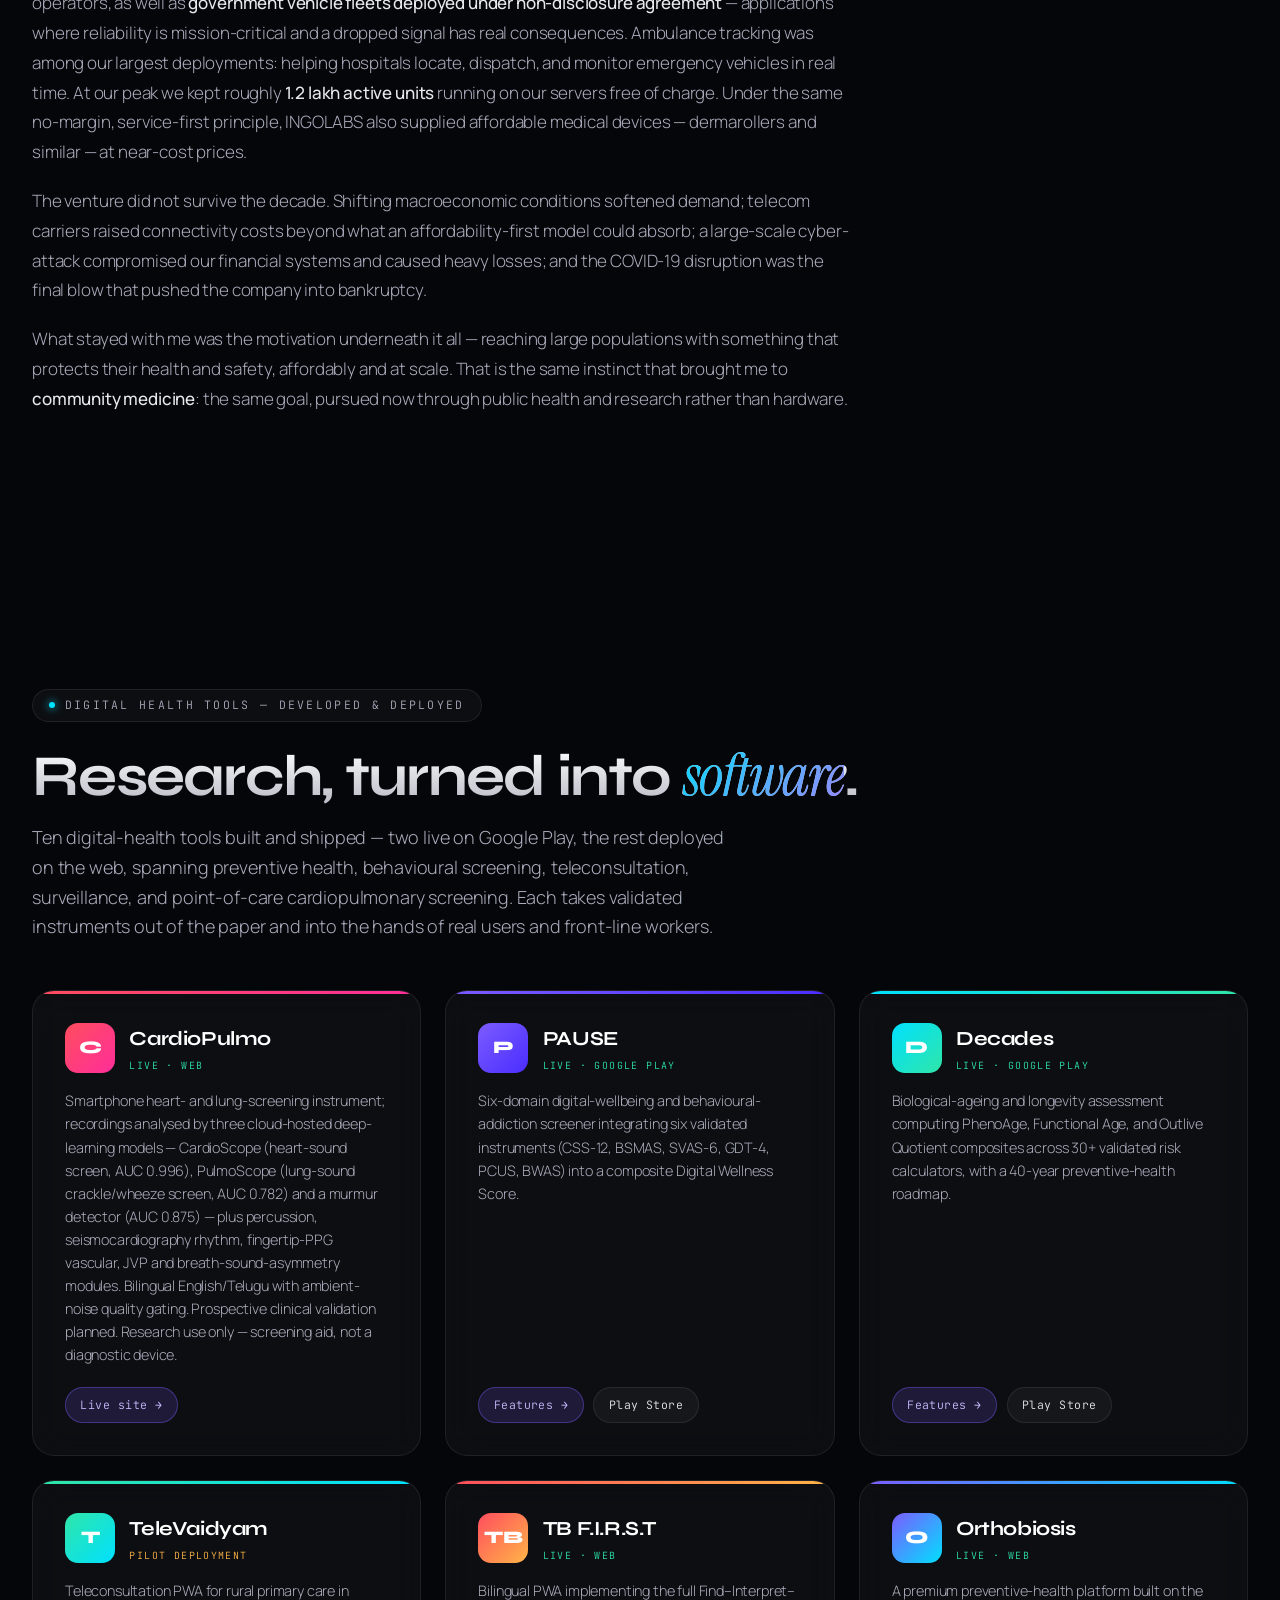
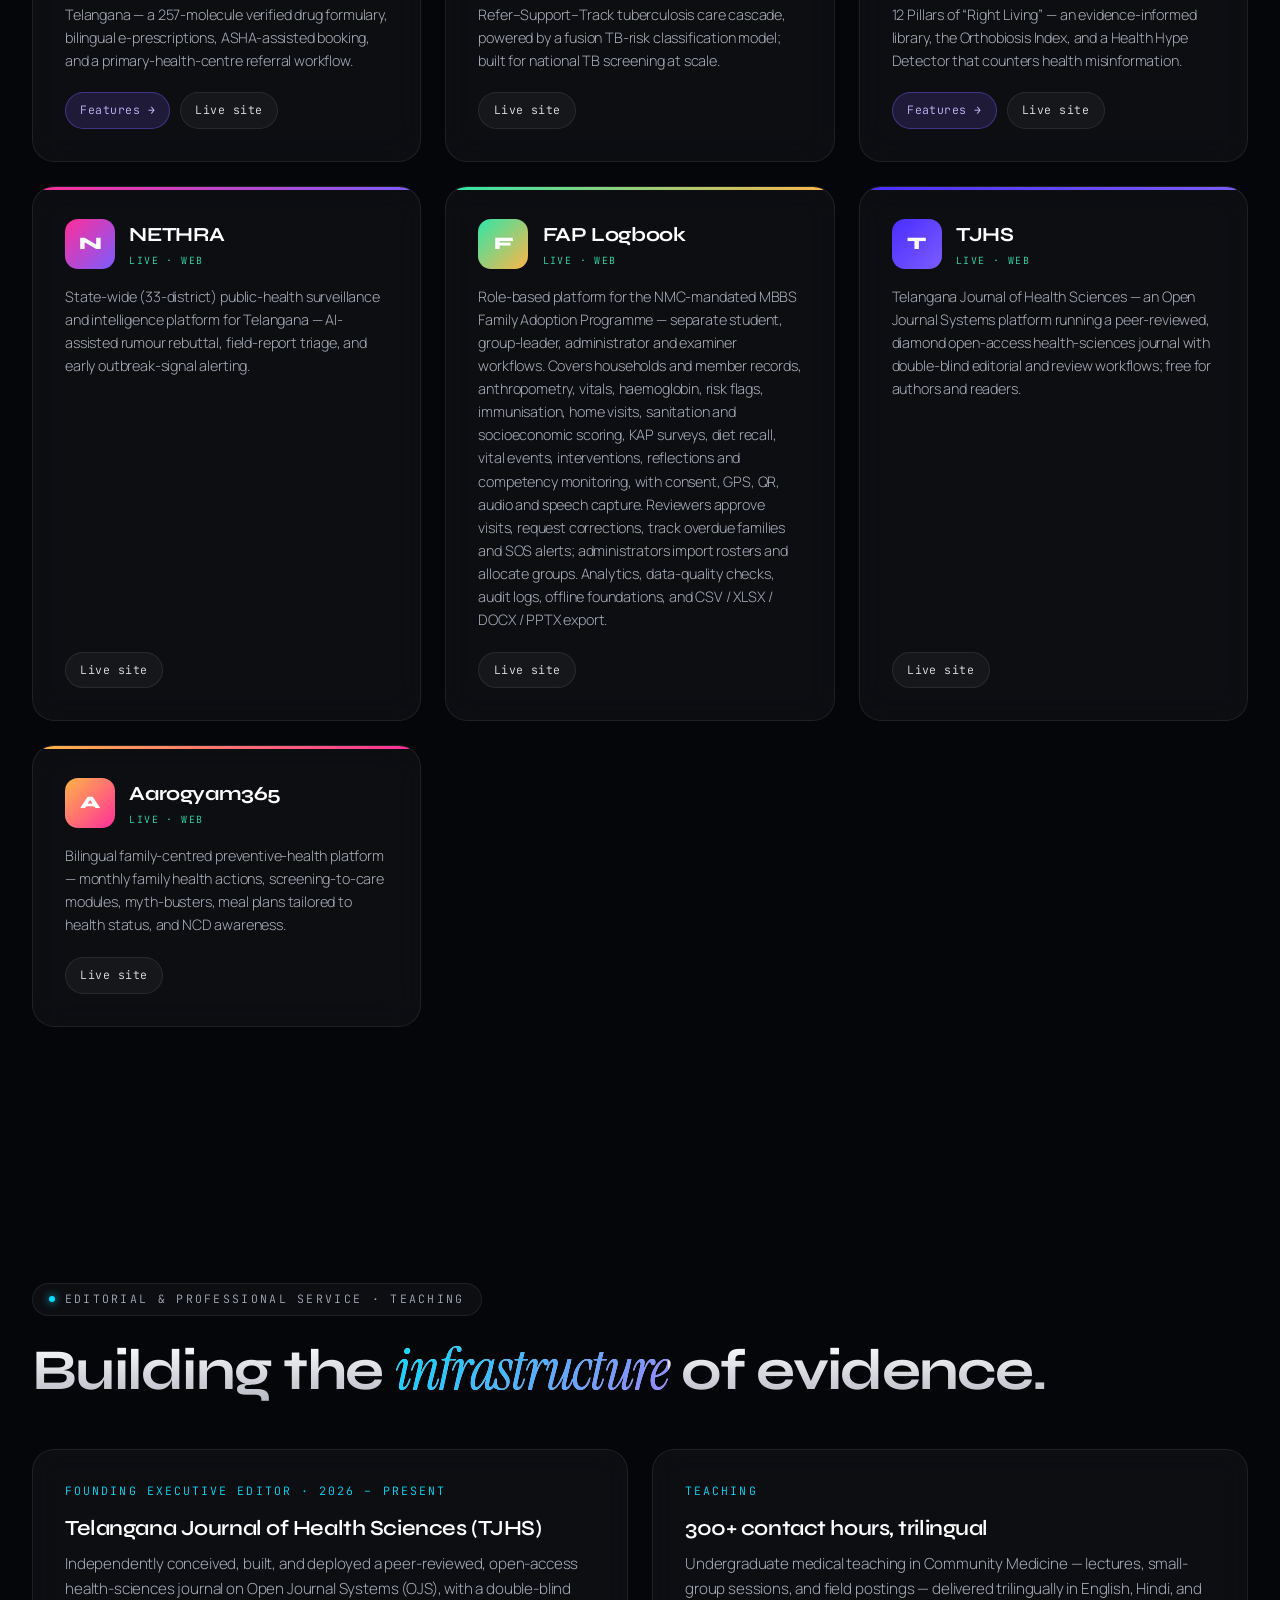
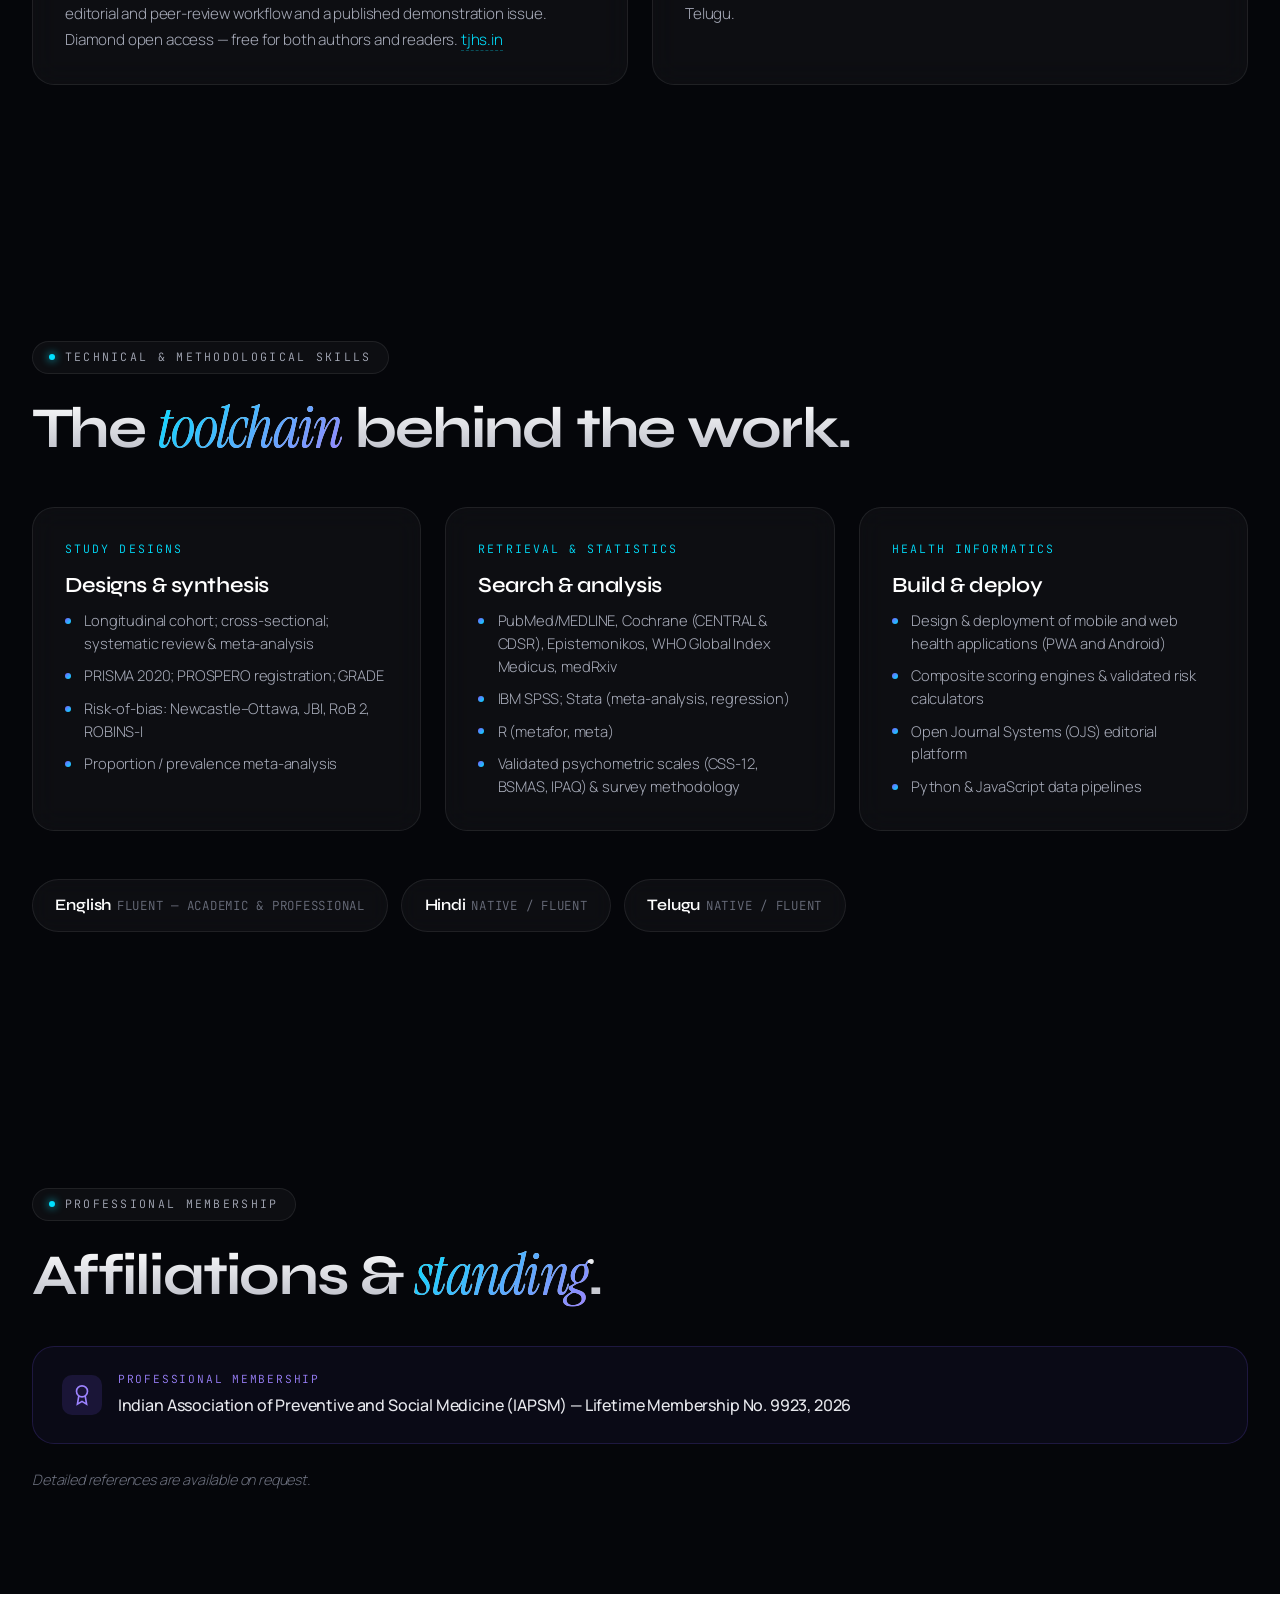
==== commit c9eacd12: "up" ====
--- a/index.html
+++ b/index.html
@@ -568,12 +568,12 @@
         <div class="research-main">
           <div class="research-tags">
             <span class="research-tag research-tag-under-review">Under review</span>
-            <span class="research-tag research-tag-type">Ophthalmic Epidemiology · T&amp;F</span>
+            <span class="research-tag research-tag-type">Seminars in Ophthalmology · T&amp;F</span>
             <span class="research-tag research-tag-type">SR &amp; Meta-analysis</span>
           </div>
           <h3 class="research-title">Problematic and addictive digital-device use and dry eye disease in children, adolescents, and young adults: a systematic review and meta-analysis</h3>
-          <div class="research-meta">Jaideep Rao M., Shilpa Reddy V. <strong>Ophthalmic Epidemiology (Taylor &amp; Francis)</strong> — under review.</div>
-          <div class="pub-doi">Submission ID: 263885997</div>
+          <div class="research-meta">Jaideep Rao M., Shilpa Reddy V. <strong>Seminars in Ophthalmology (Taylor &amp; Francis)</strong> — under review.</div>
+          <div class="pub-doi">Submission ID: 266879674</div>
         </div>
         <div class="research-arrow">↗</div>
       </div>
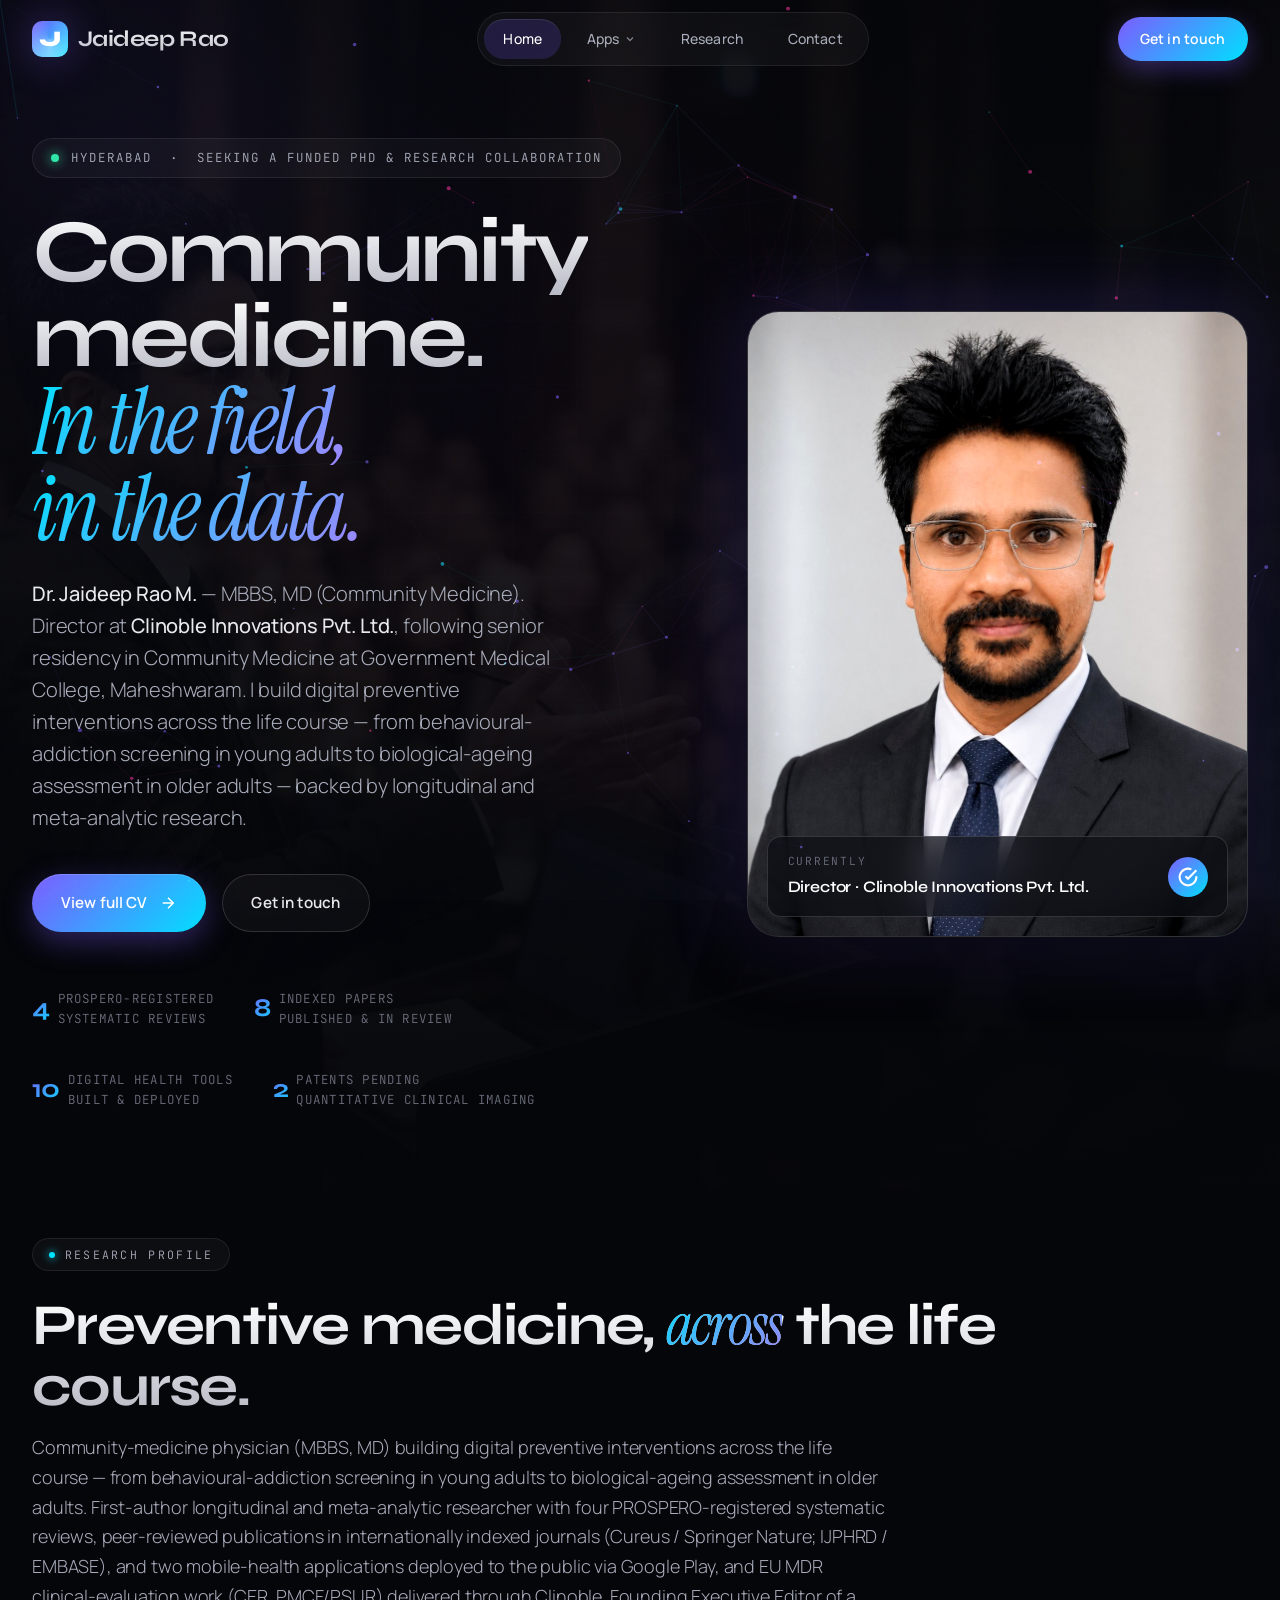
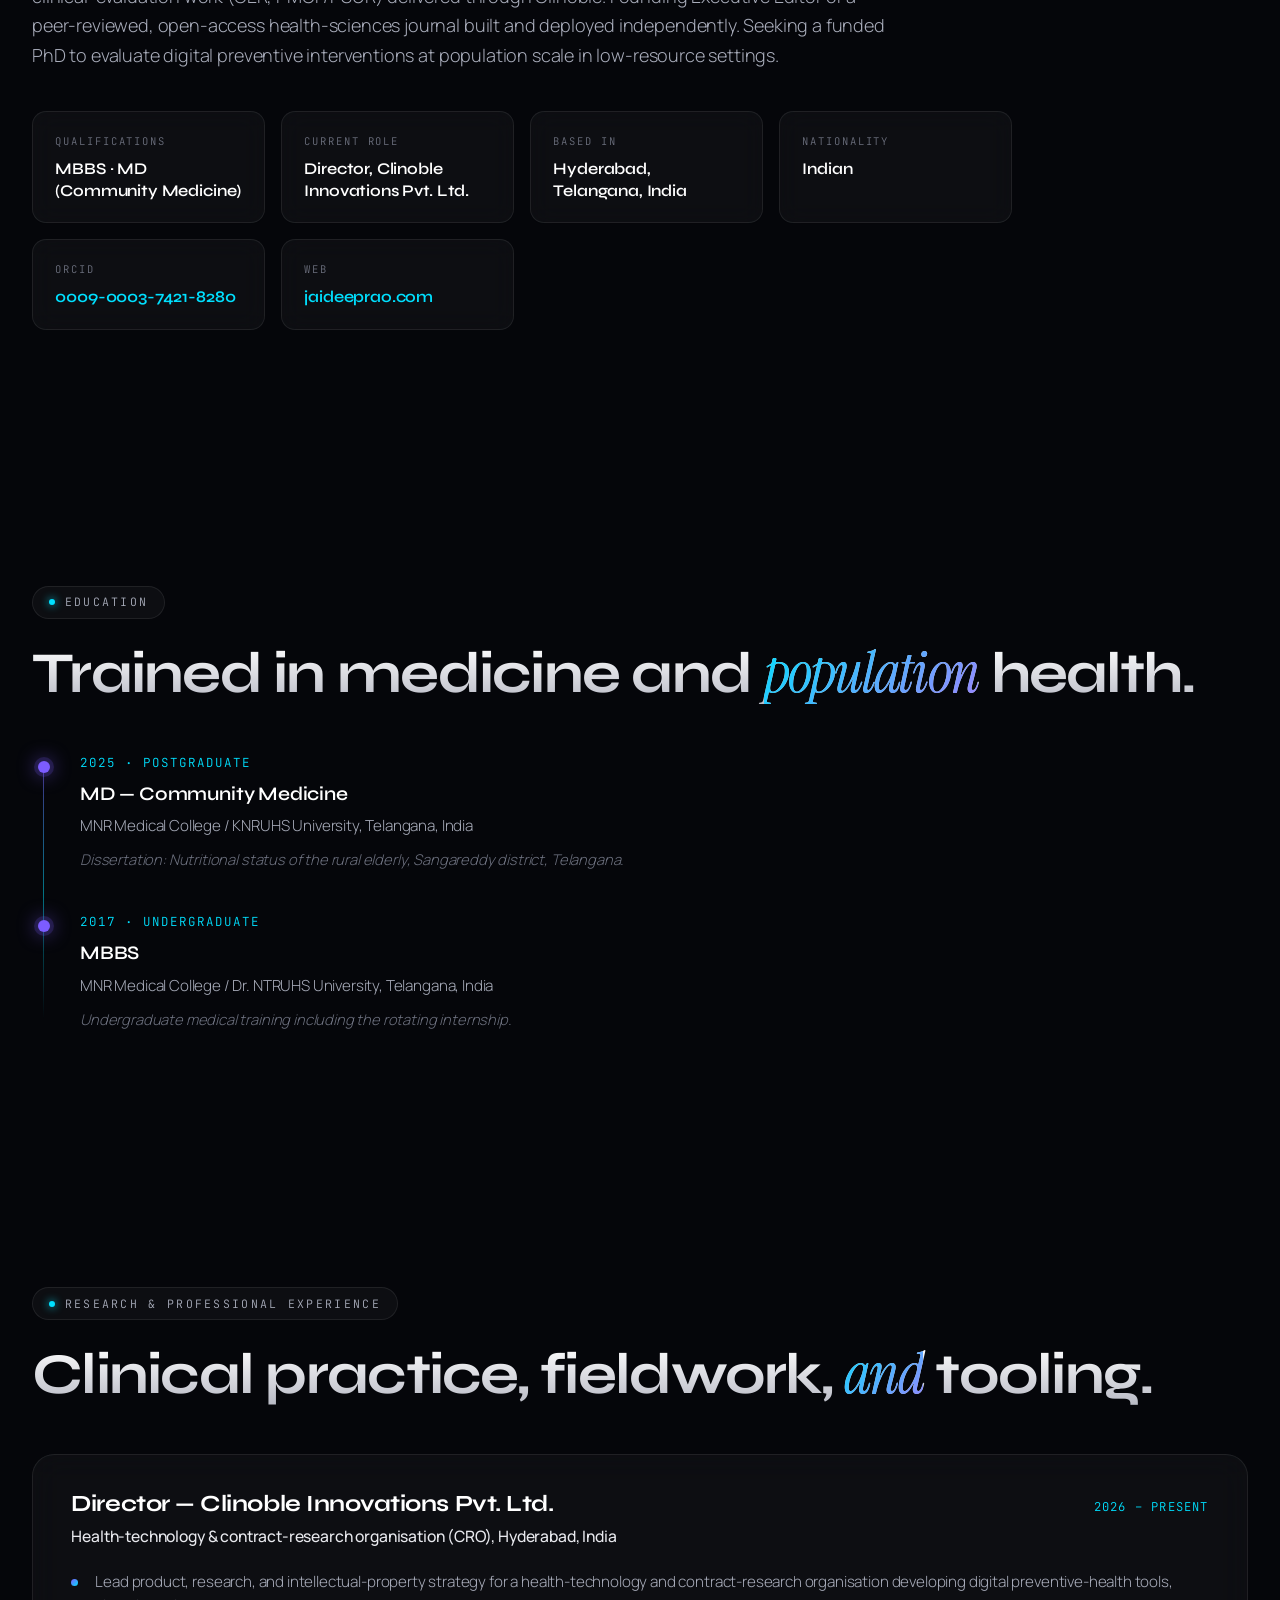
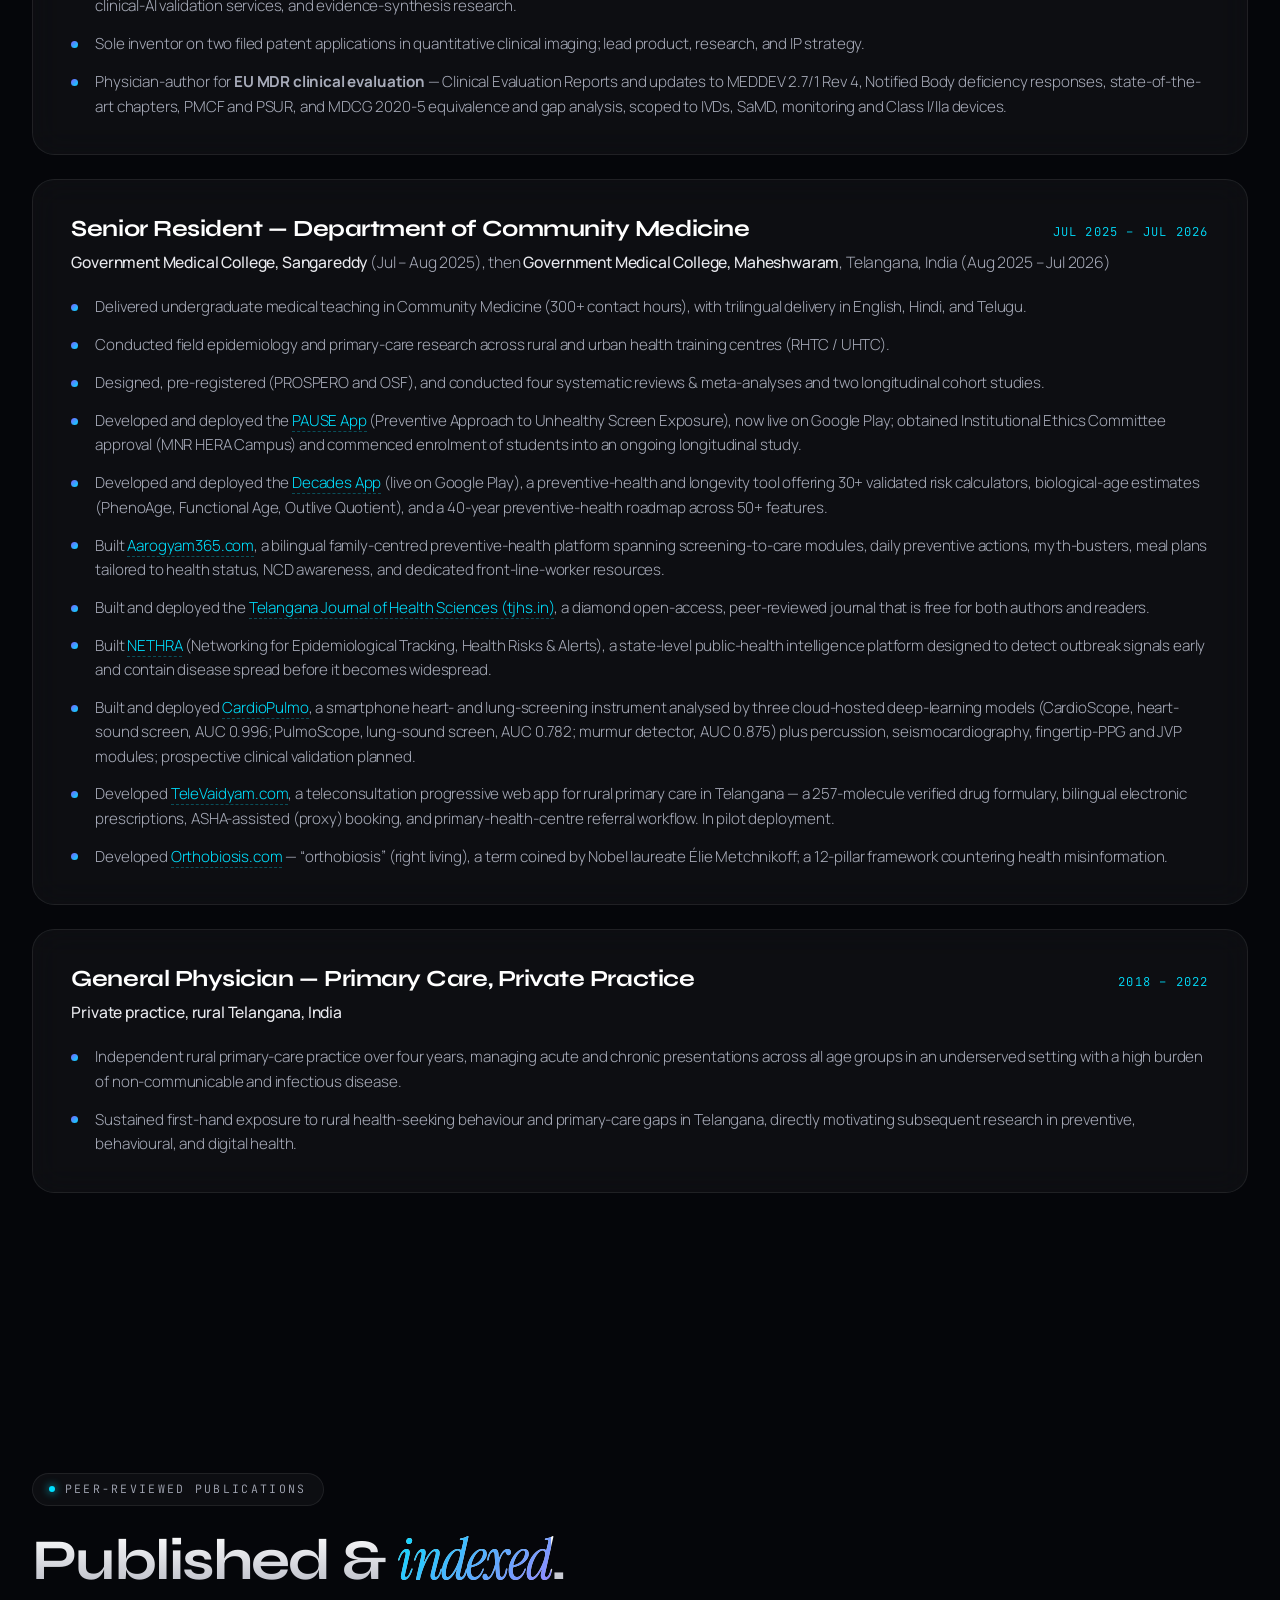
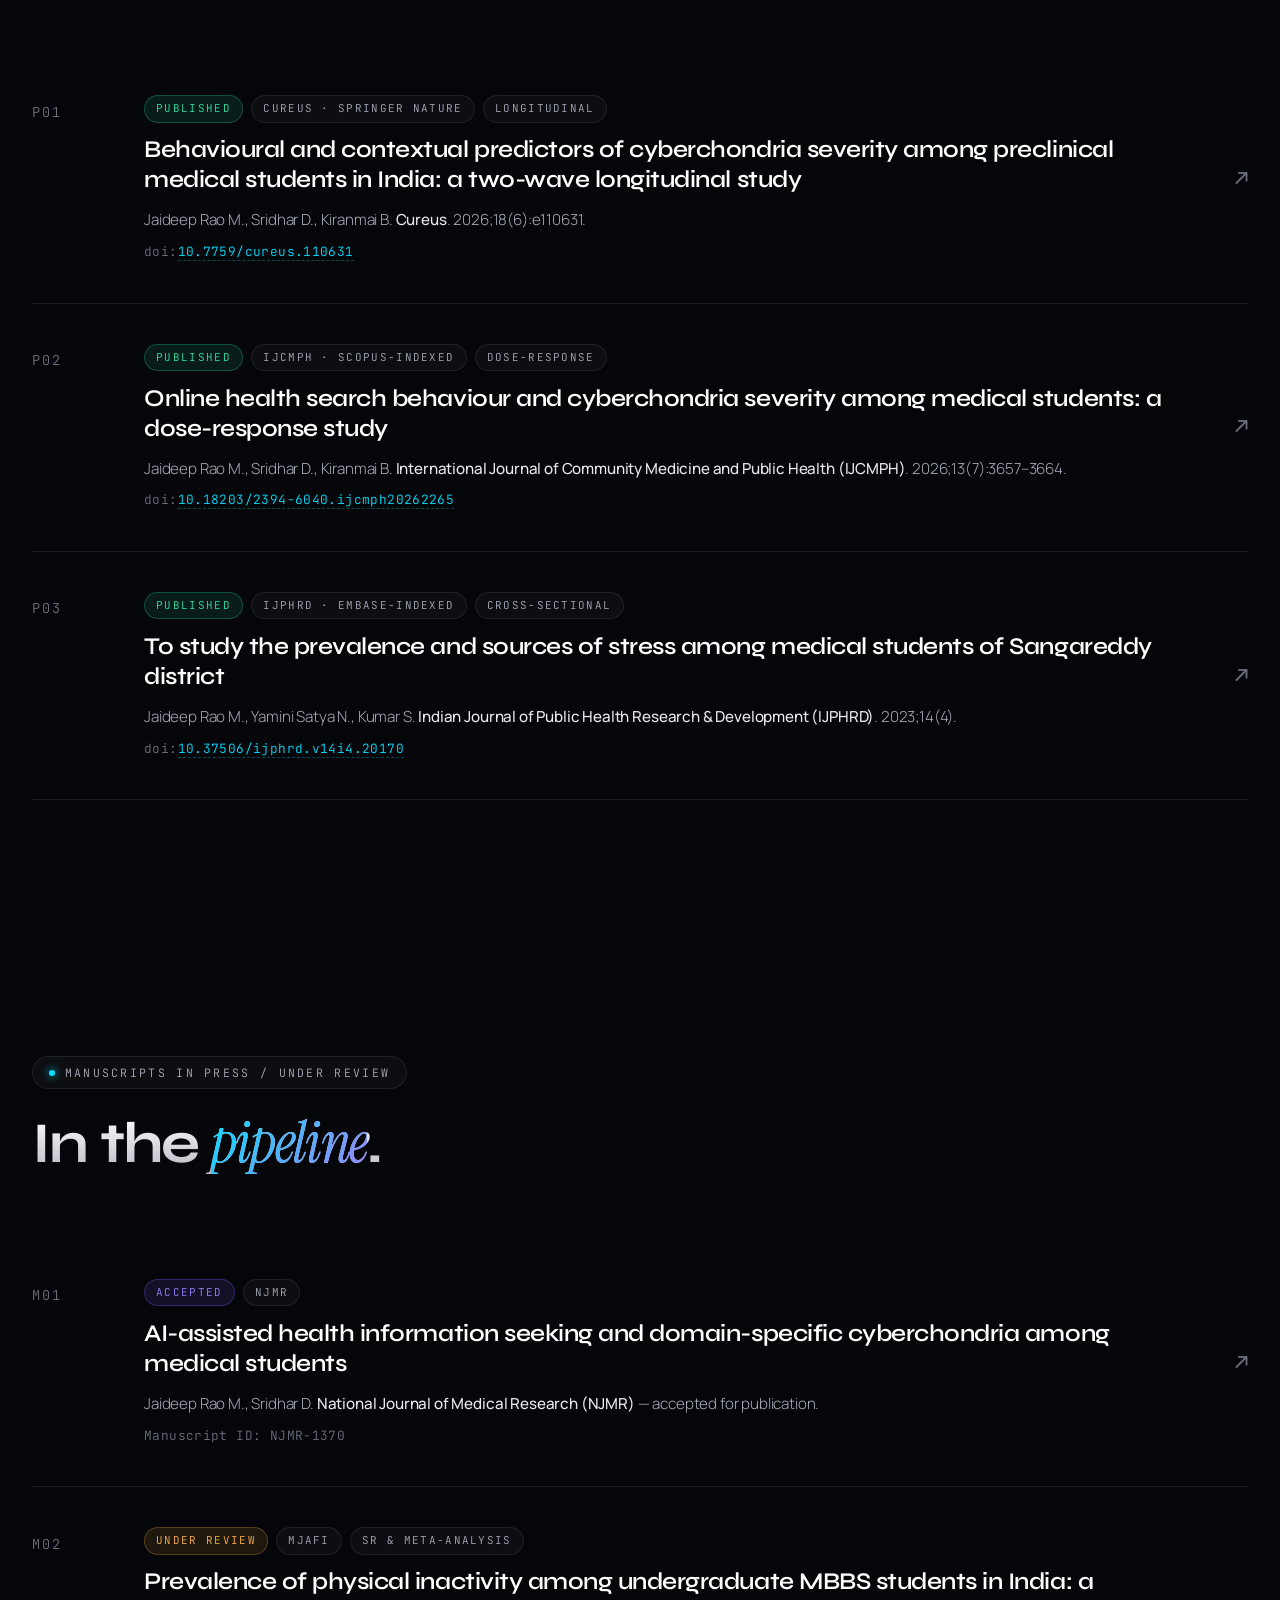
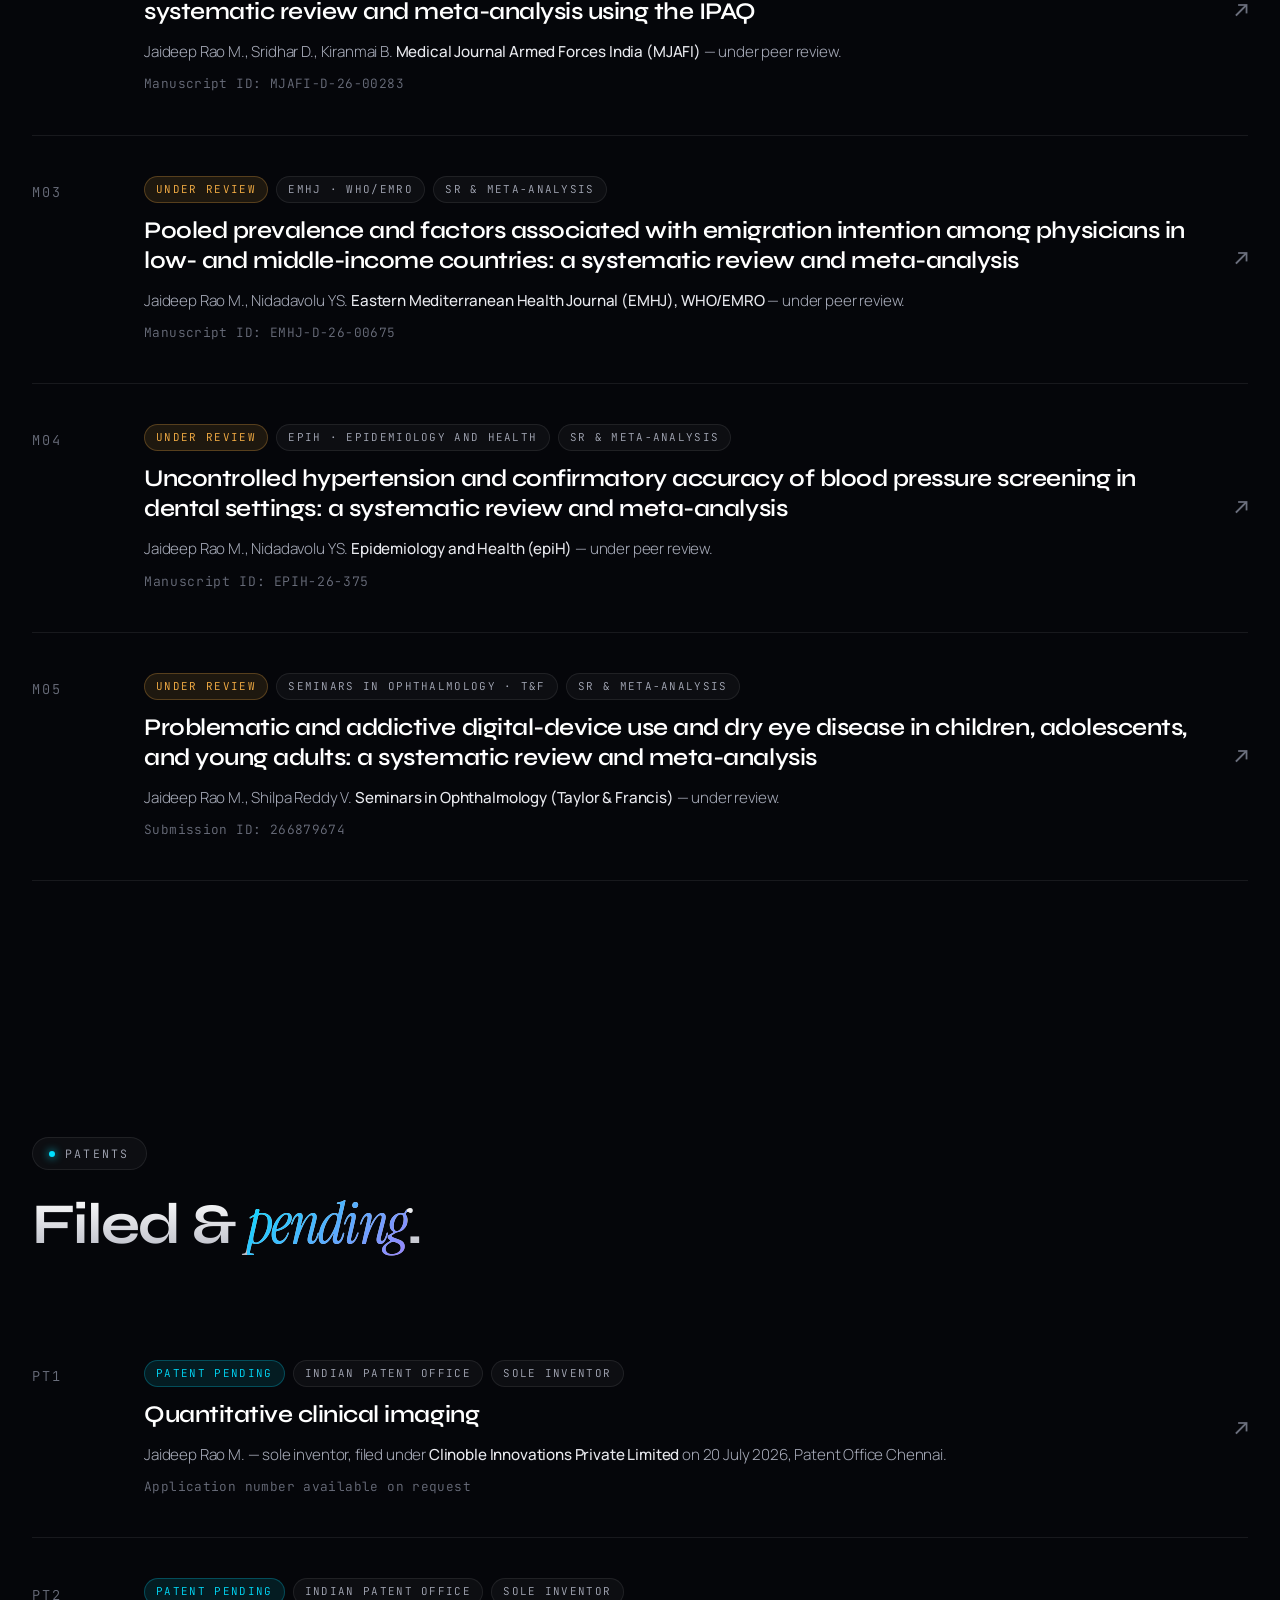
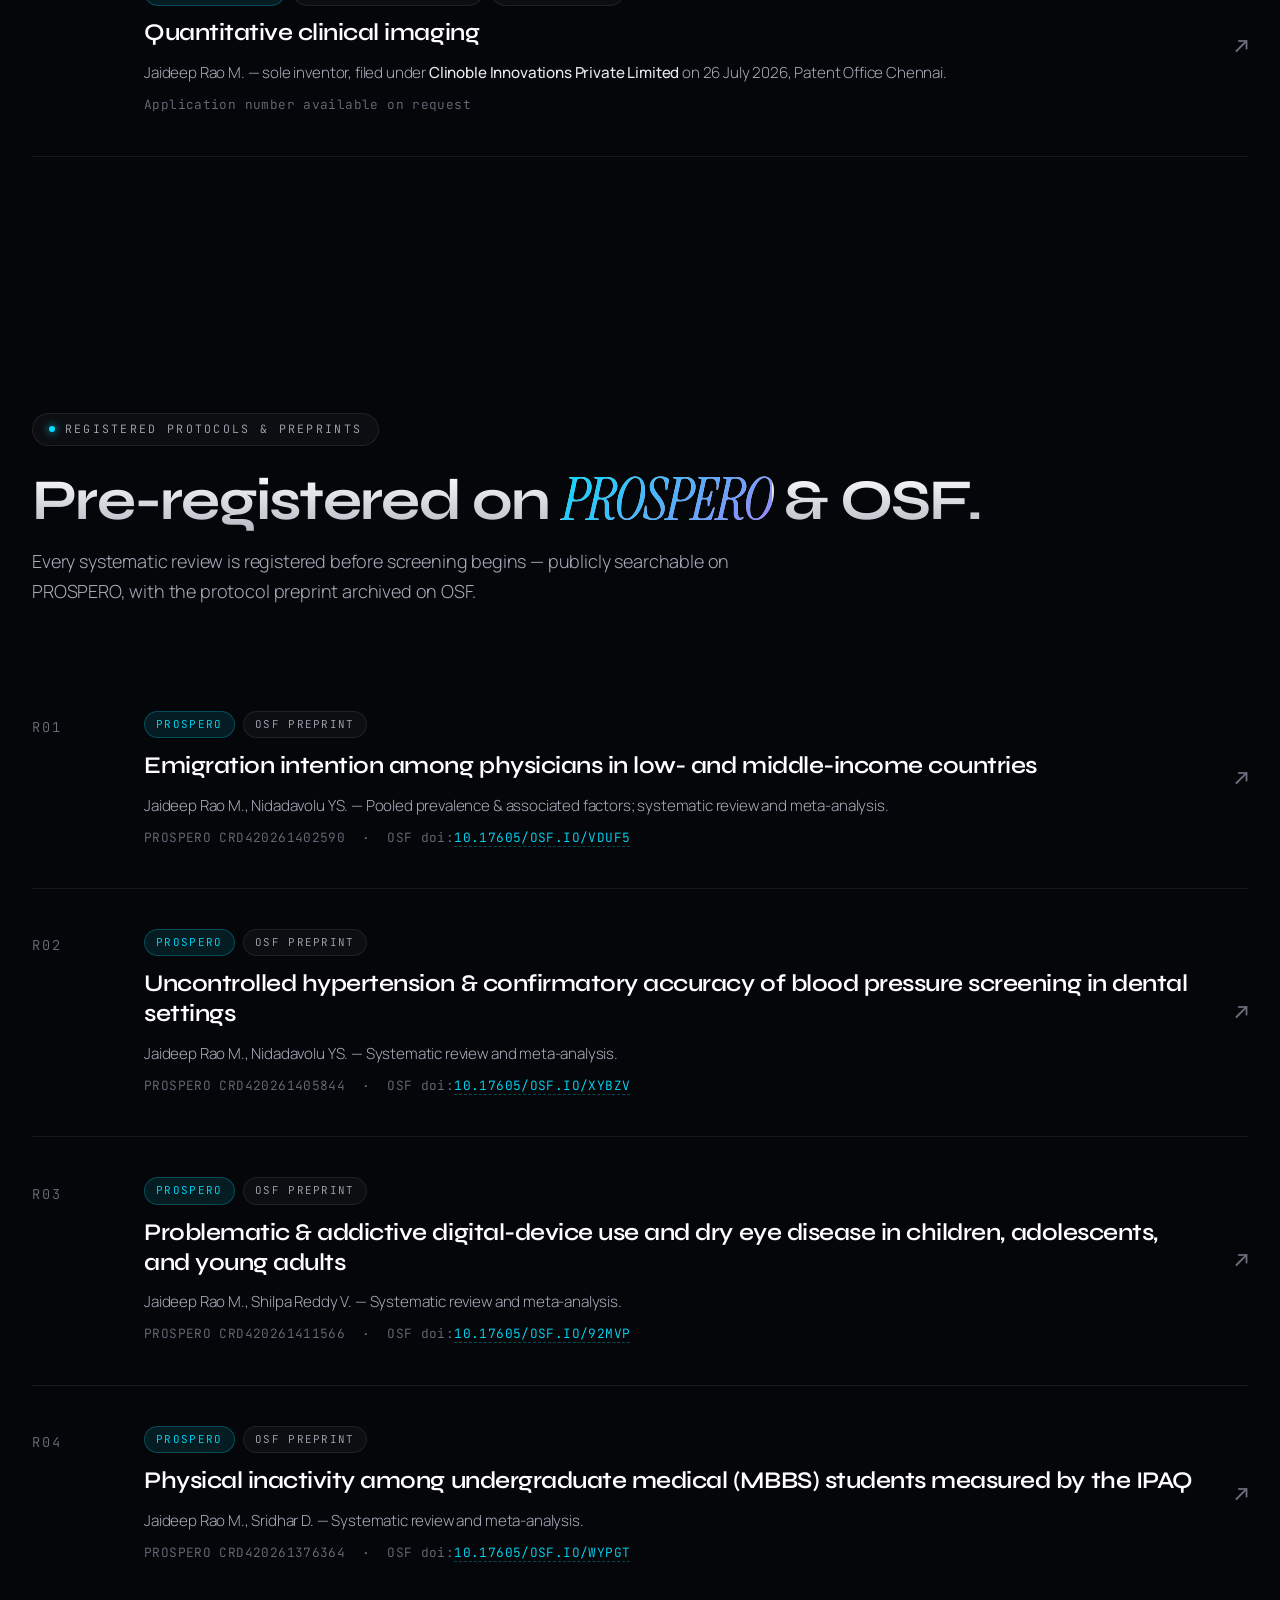
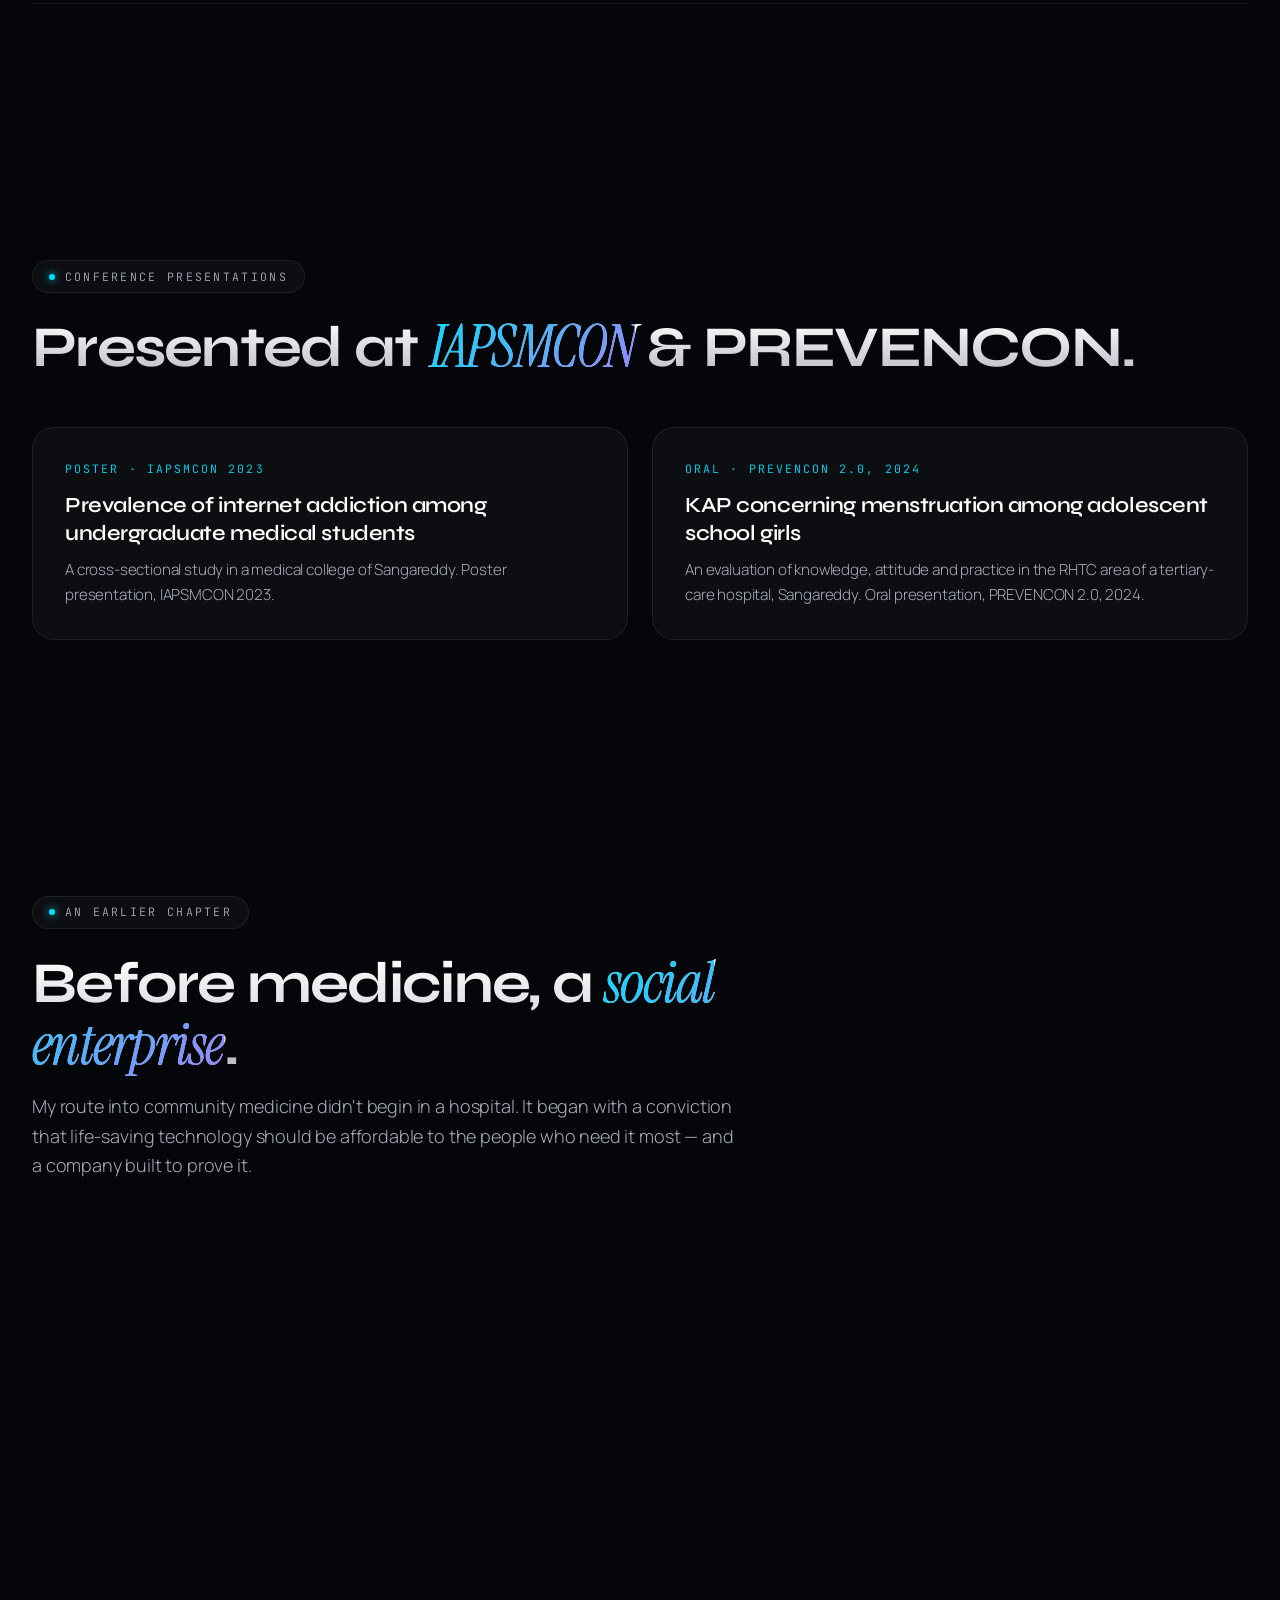
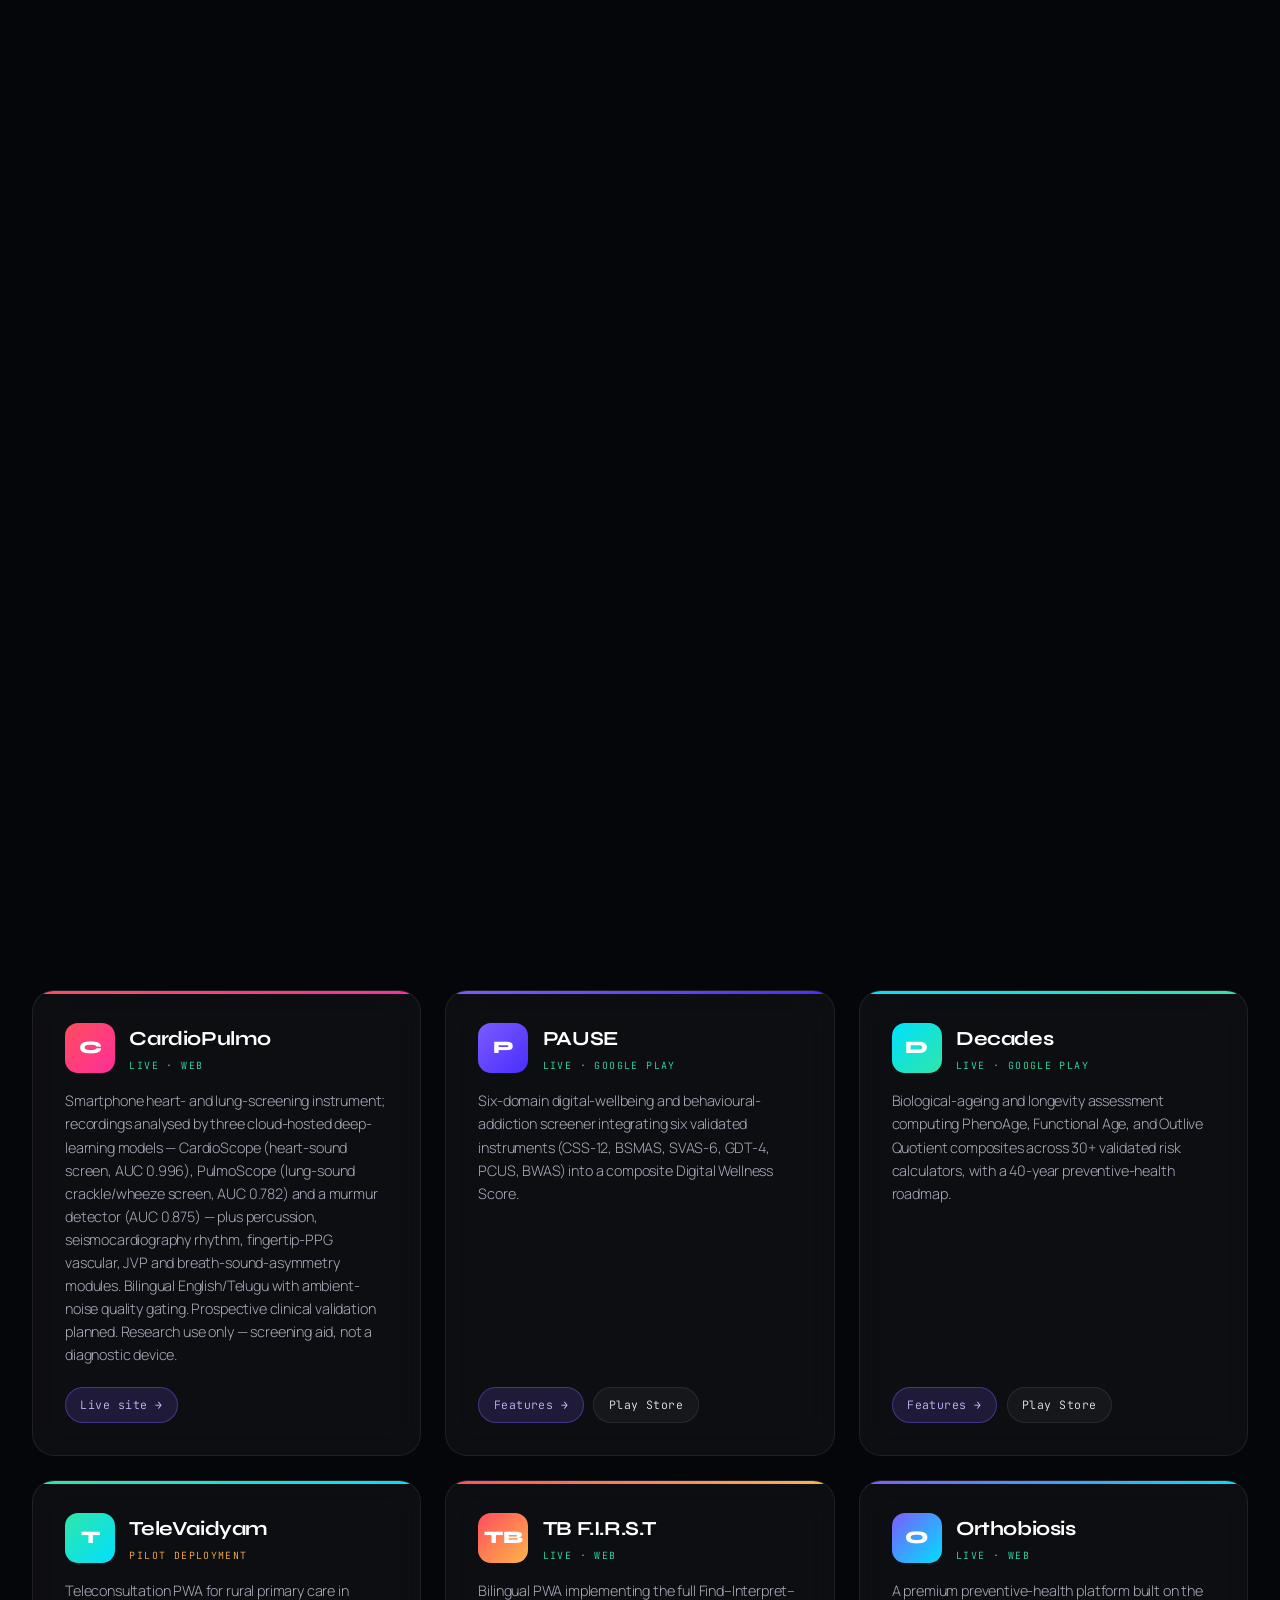
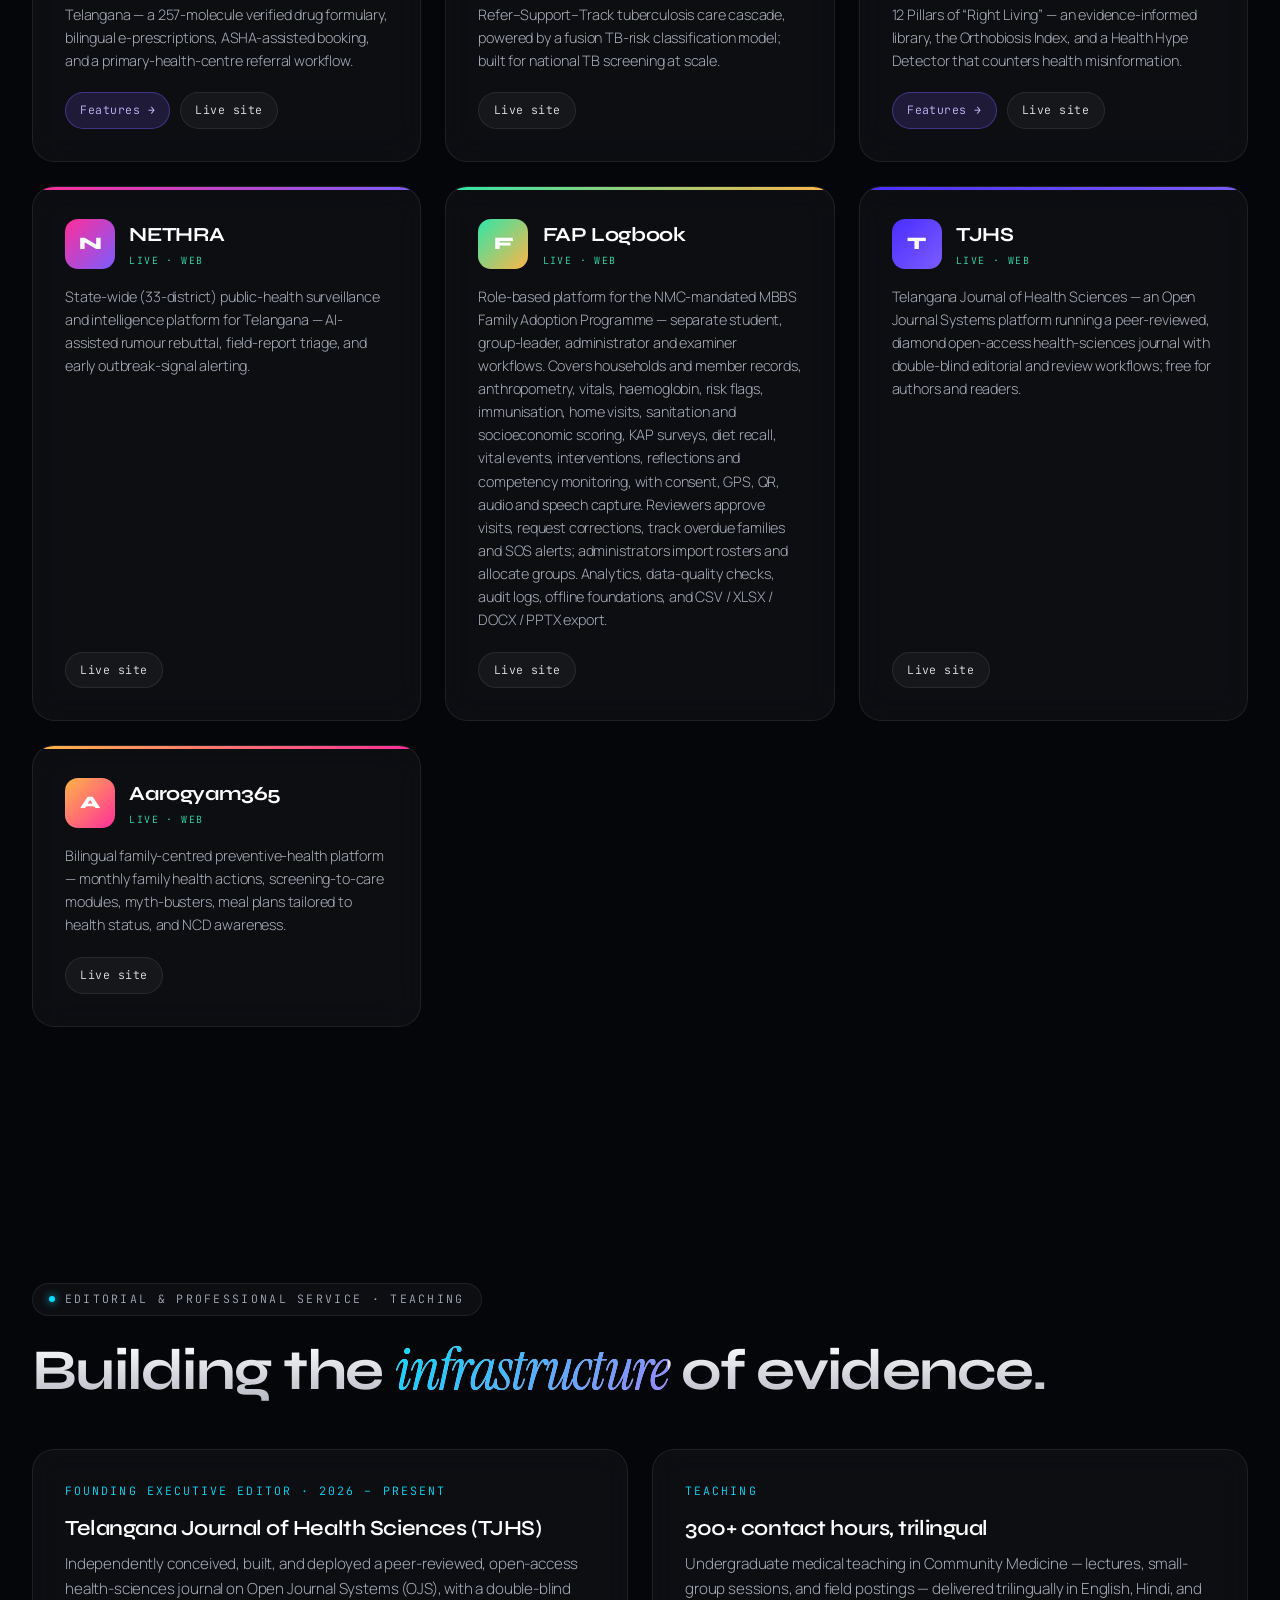
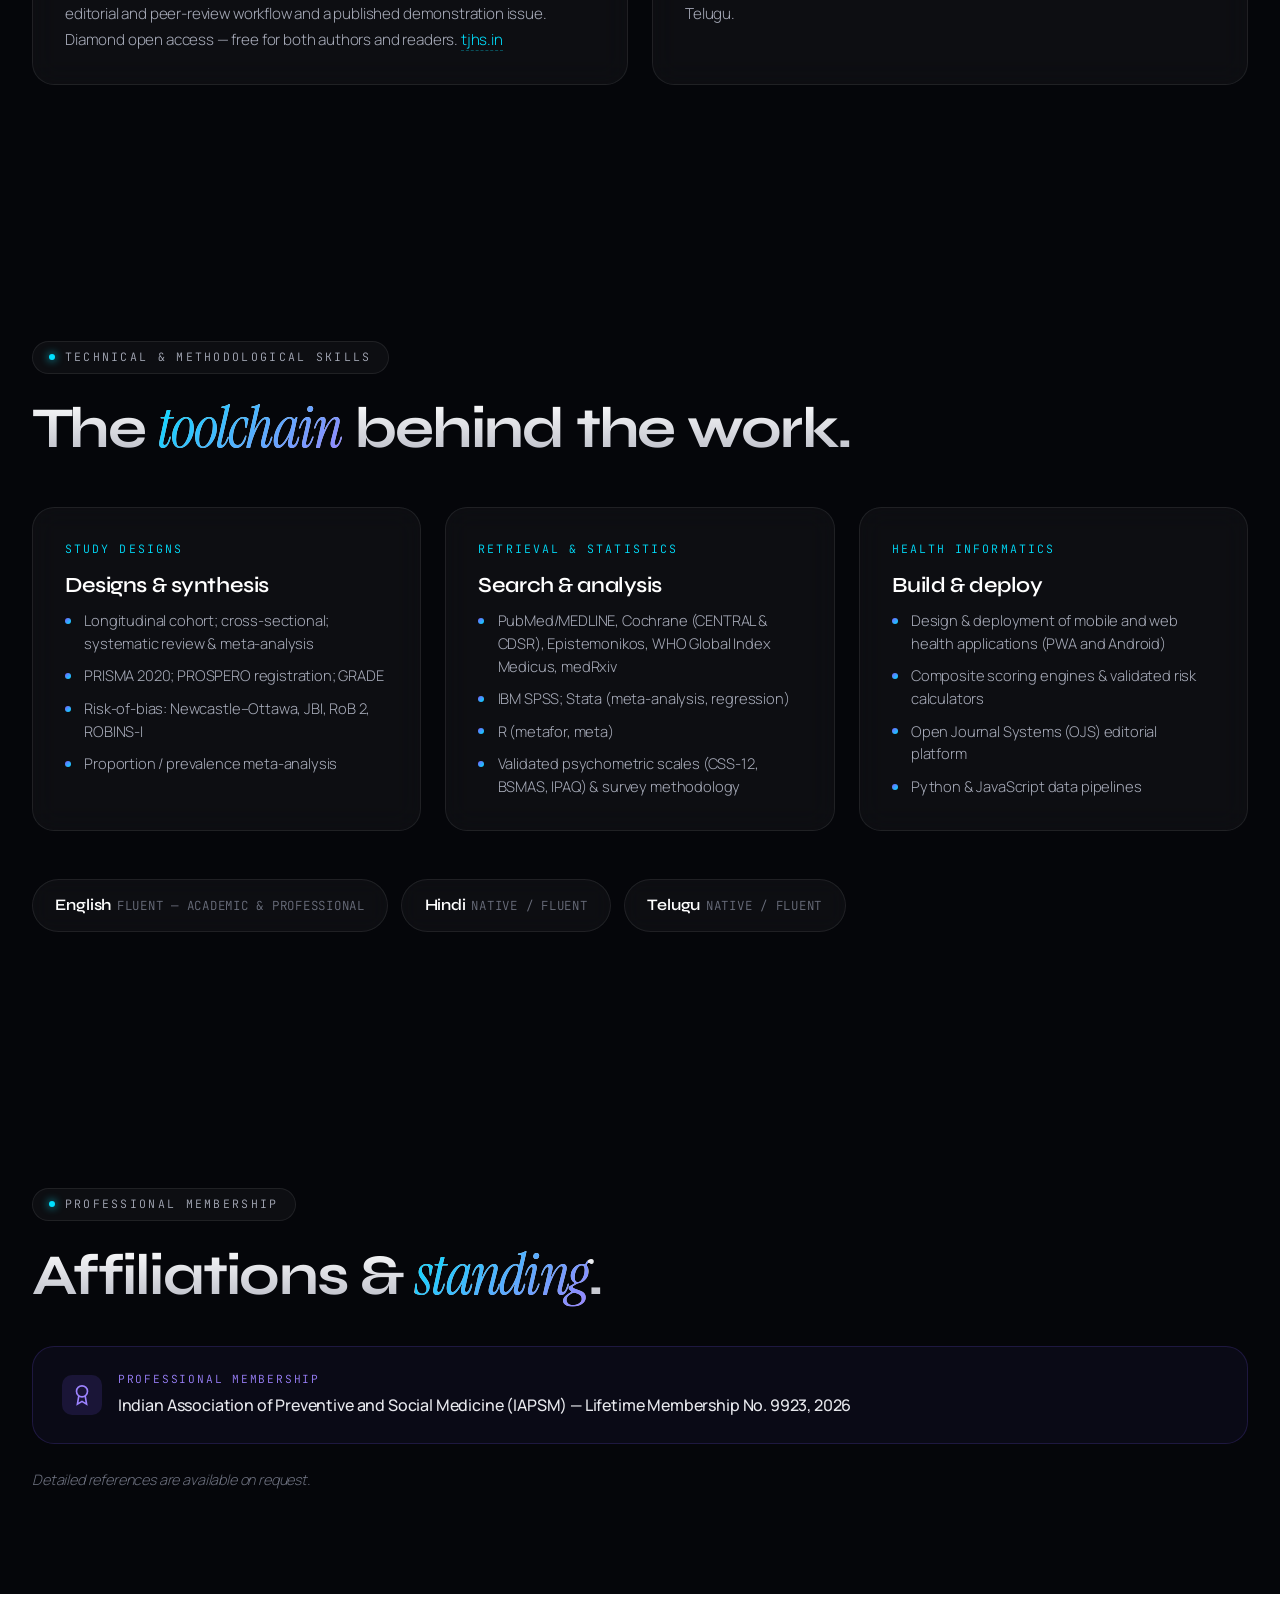
==== commit b3f7fd9f: "up" ====
--- a/index.html
+++ b/index.html
@@ -552,8 +552,8 @@
         <div class="research-num">M04</div>
         <div class="research-main">
           <div class="research-tags">
-            <span class="research-tag research-tag-type">In preparation</span>
-            <span class="research-tag research-tag-type">SQU Medical Journal</span>
+            <span class="research-tag research-tag-under-review">Under review</span>
+            <span class="research-tag research-tag-type">epiH · Epidemiology and Health</span>
             <span class="research-tag research-tag-type">SR &amp; Meta-analysis</span>
           </div>
           <h3 class="research-title">Uncontrolled hypertension and confirmatory accuracy of blood pressure screening in dental settings: a systematic review and meta-analysis</h3>
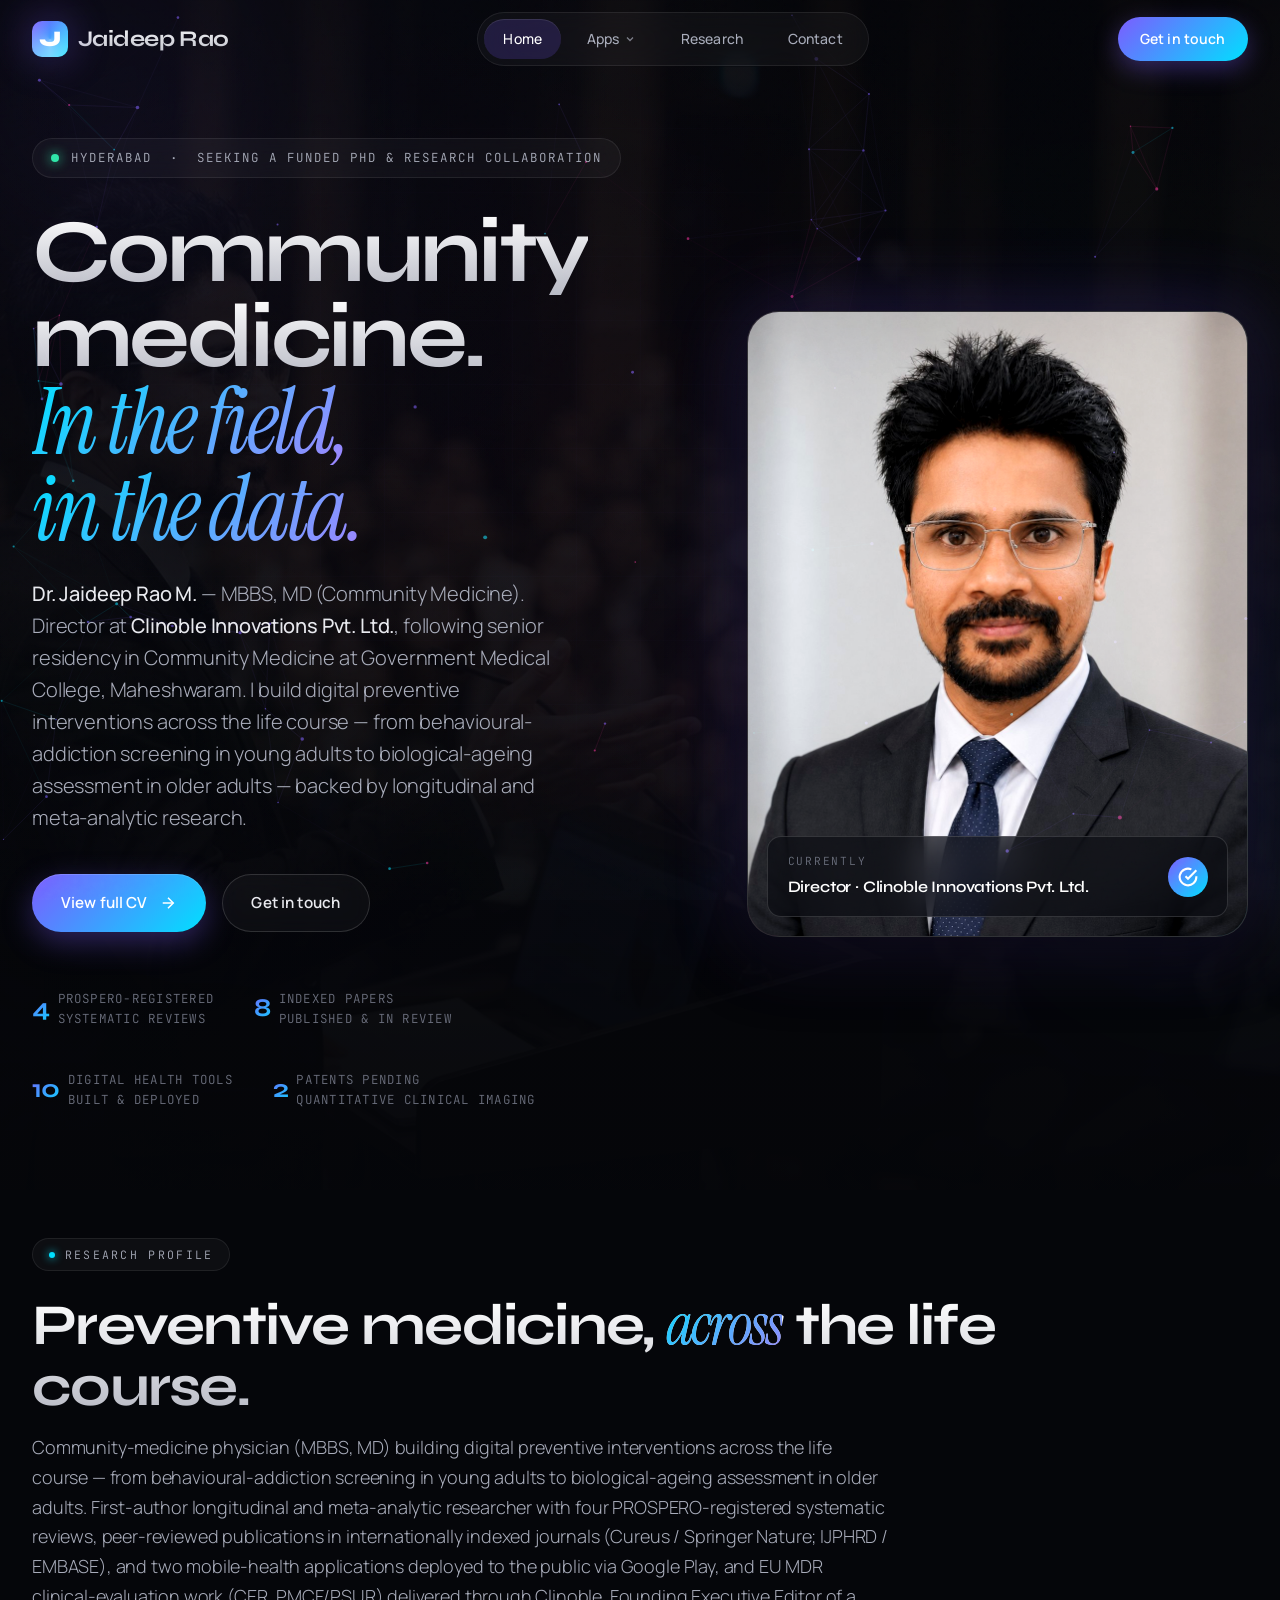
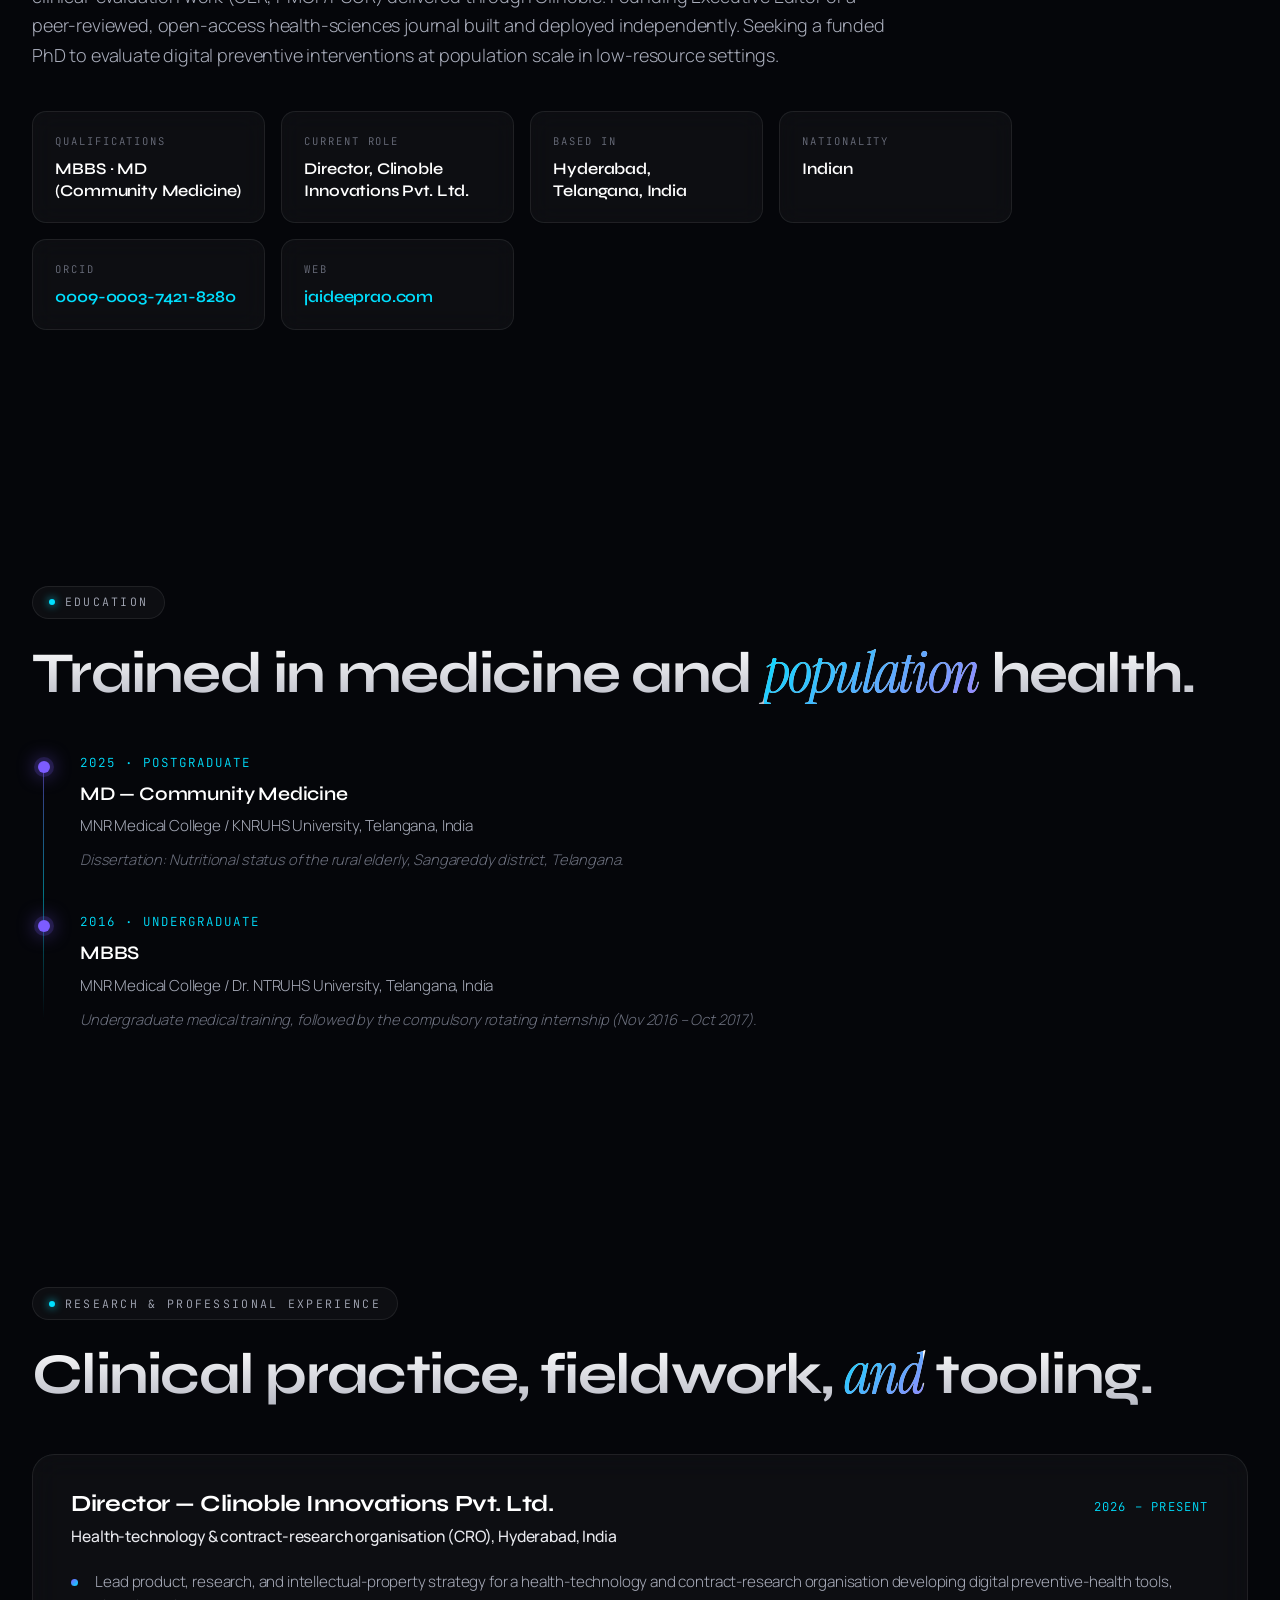
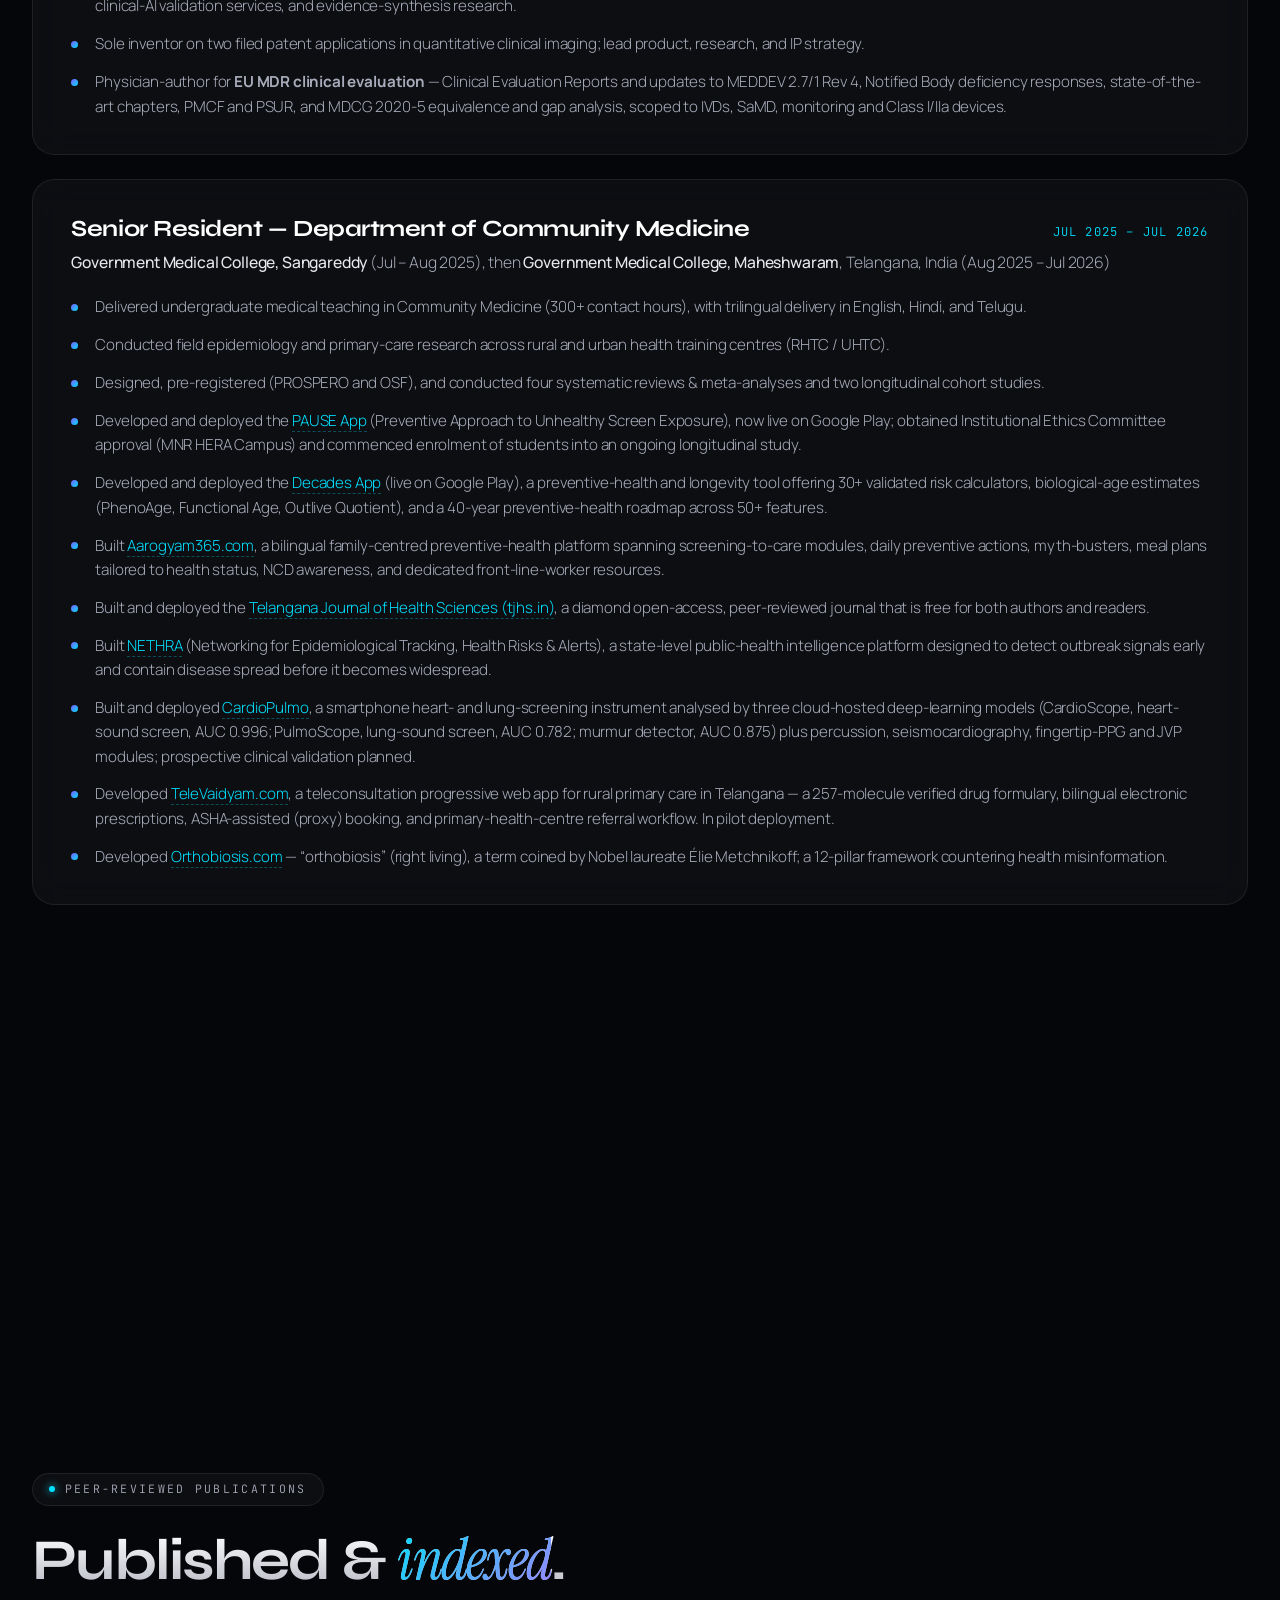
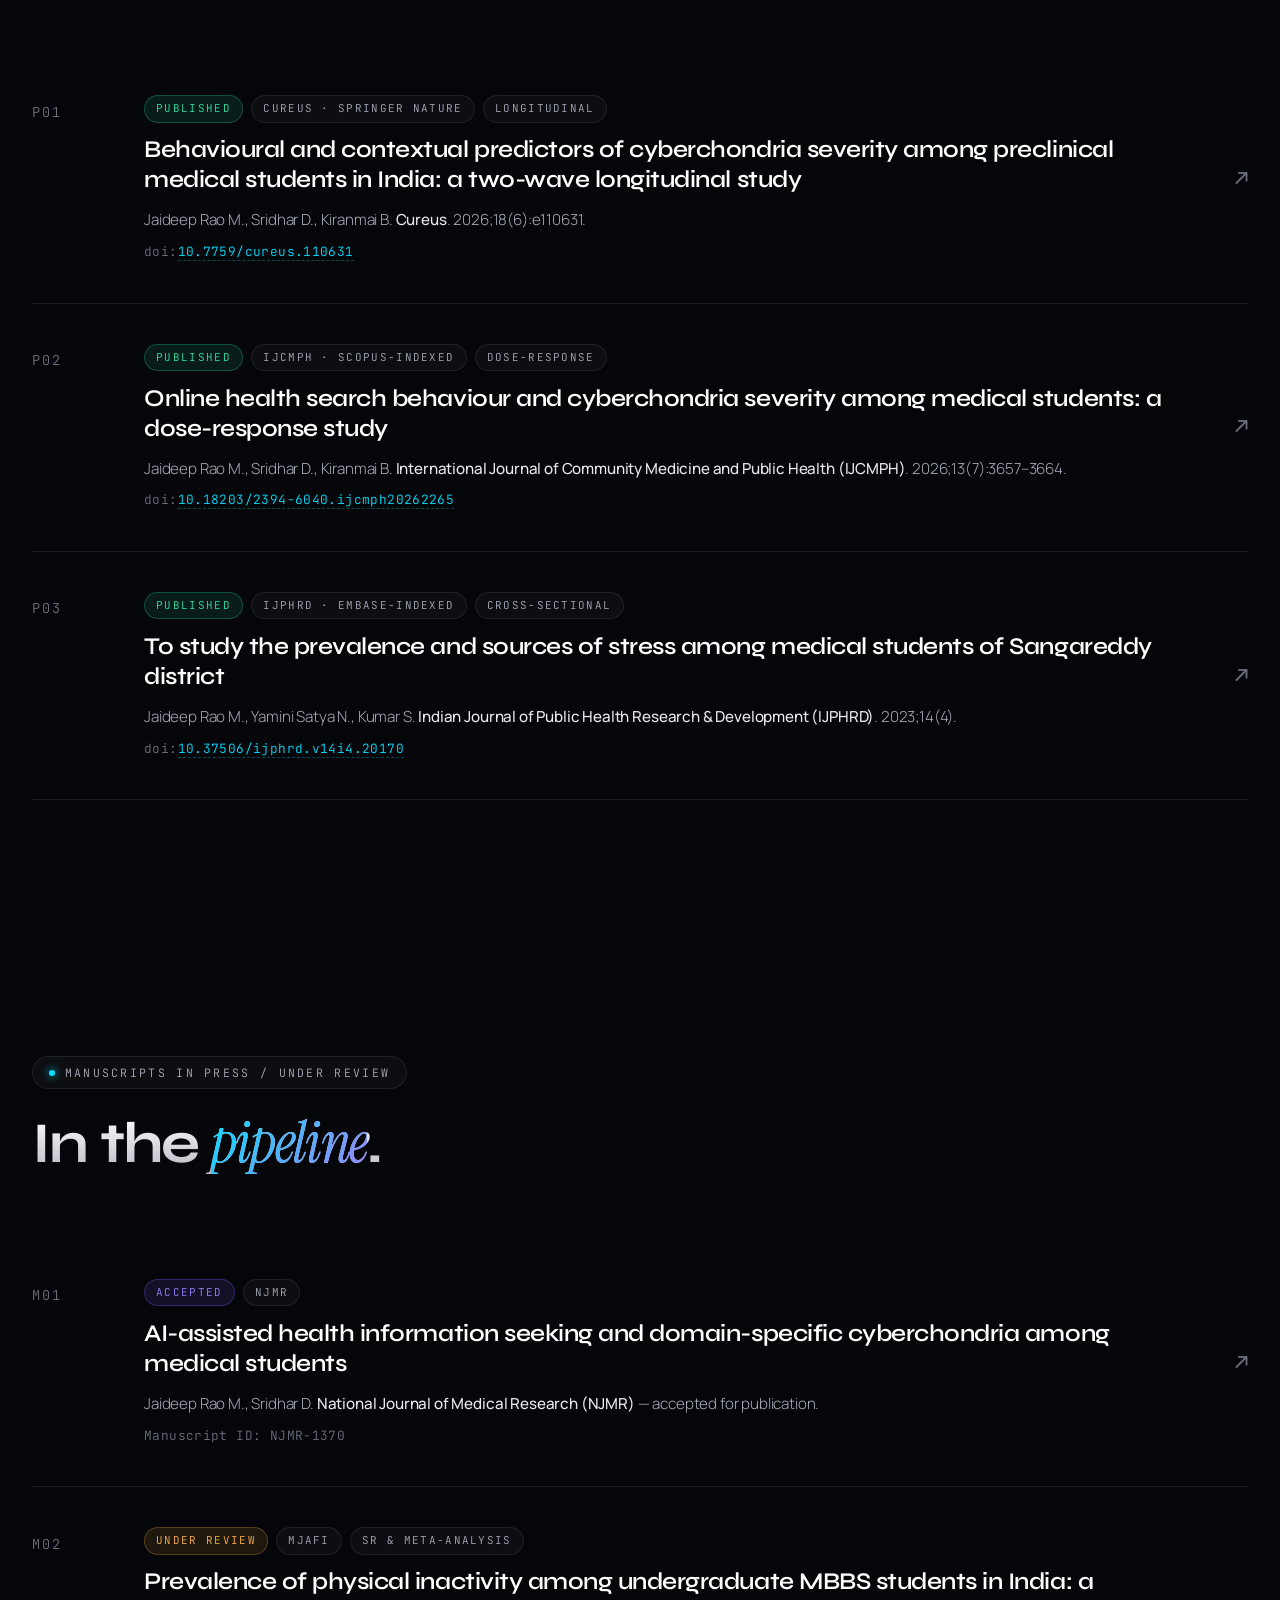
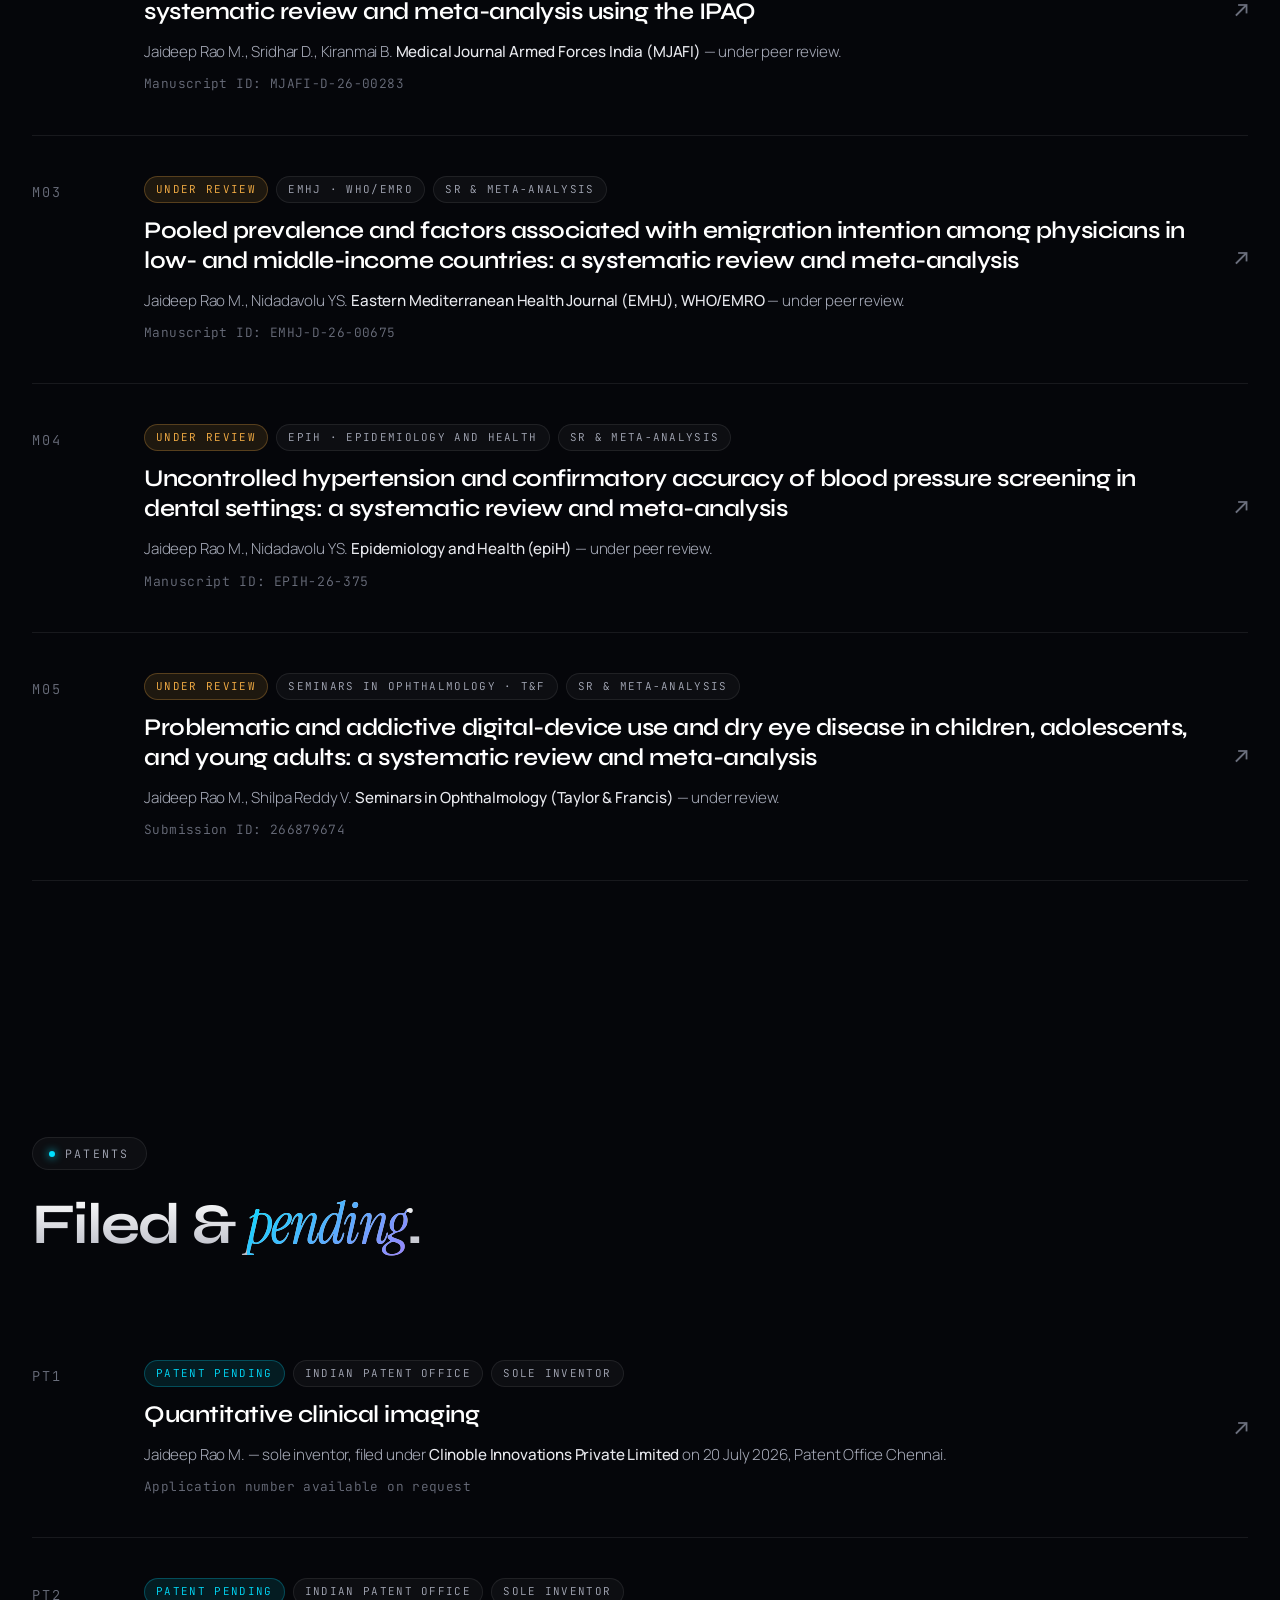
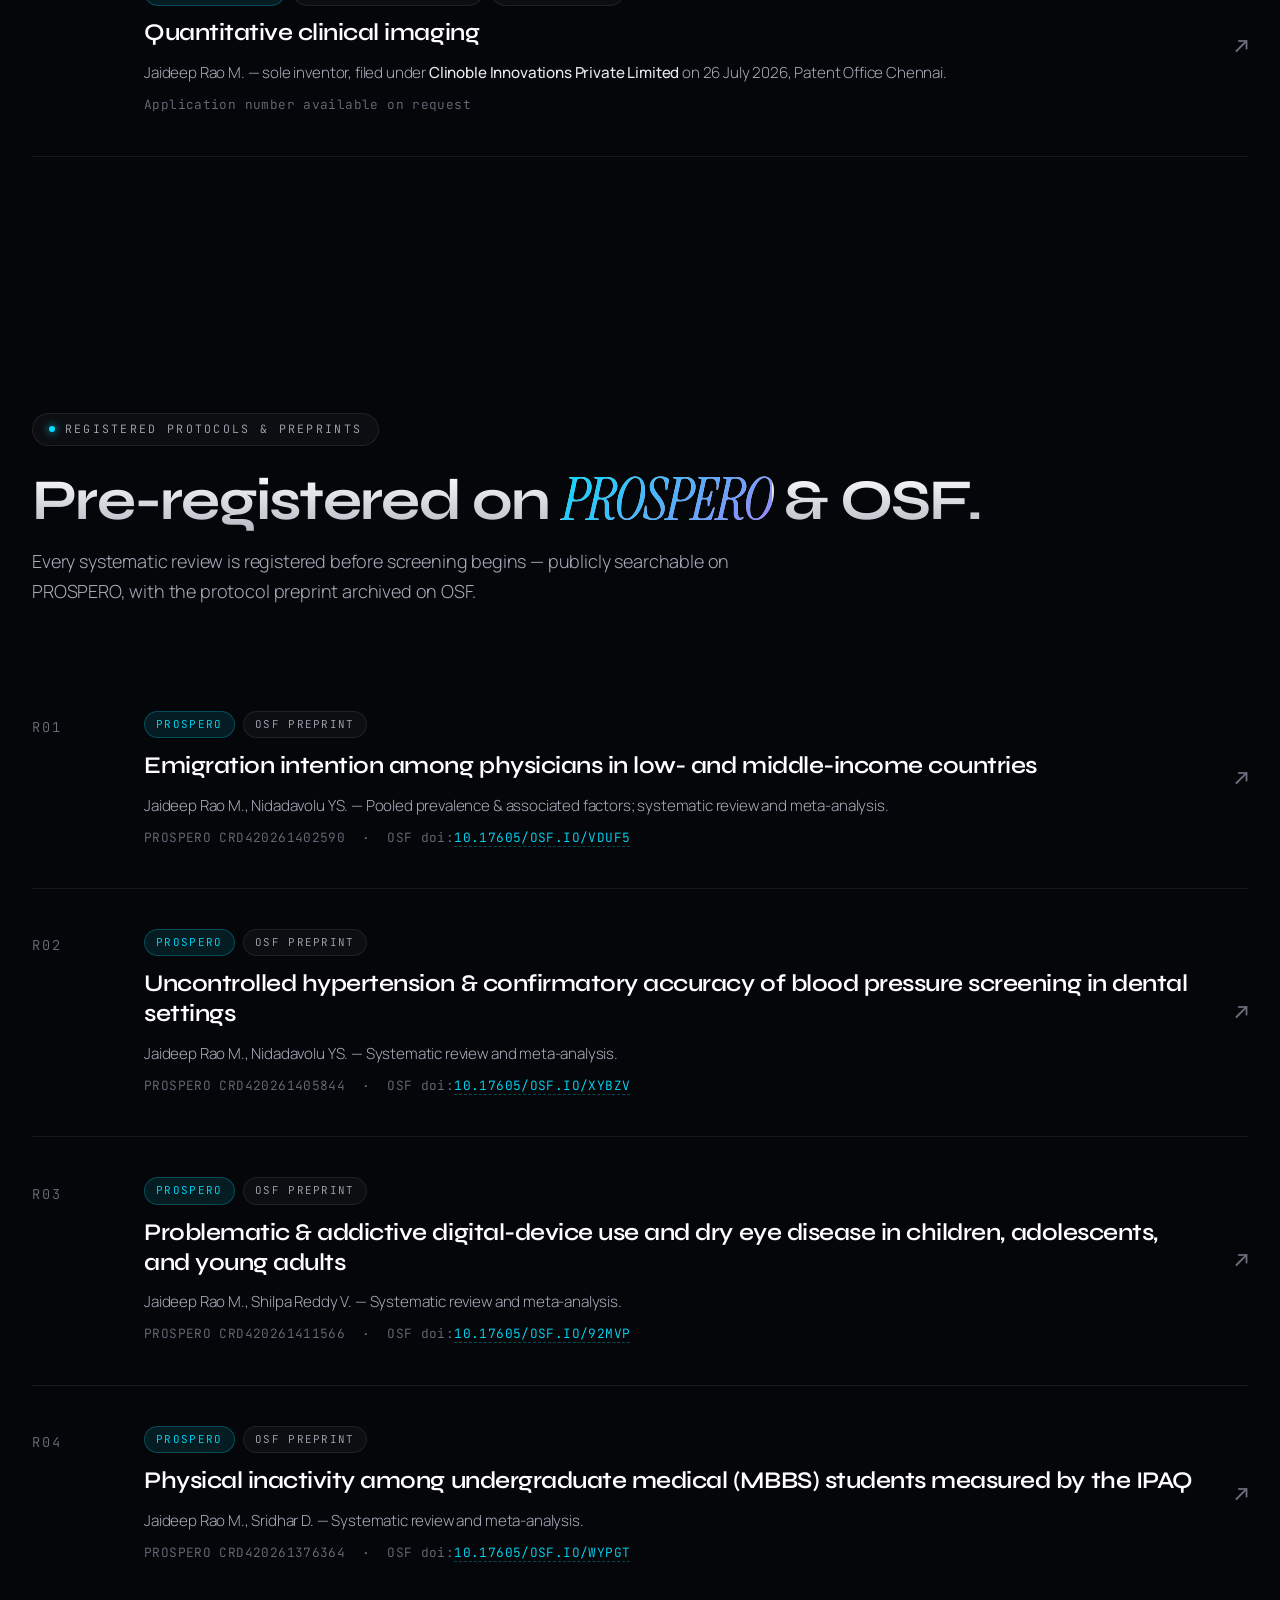
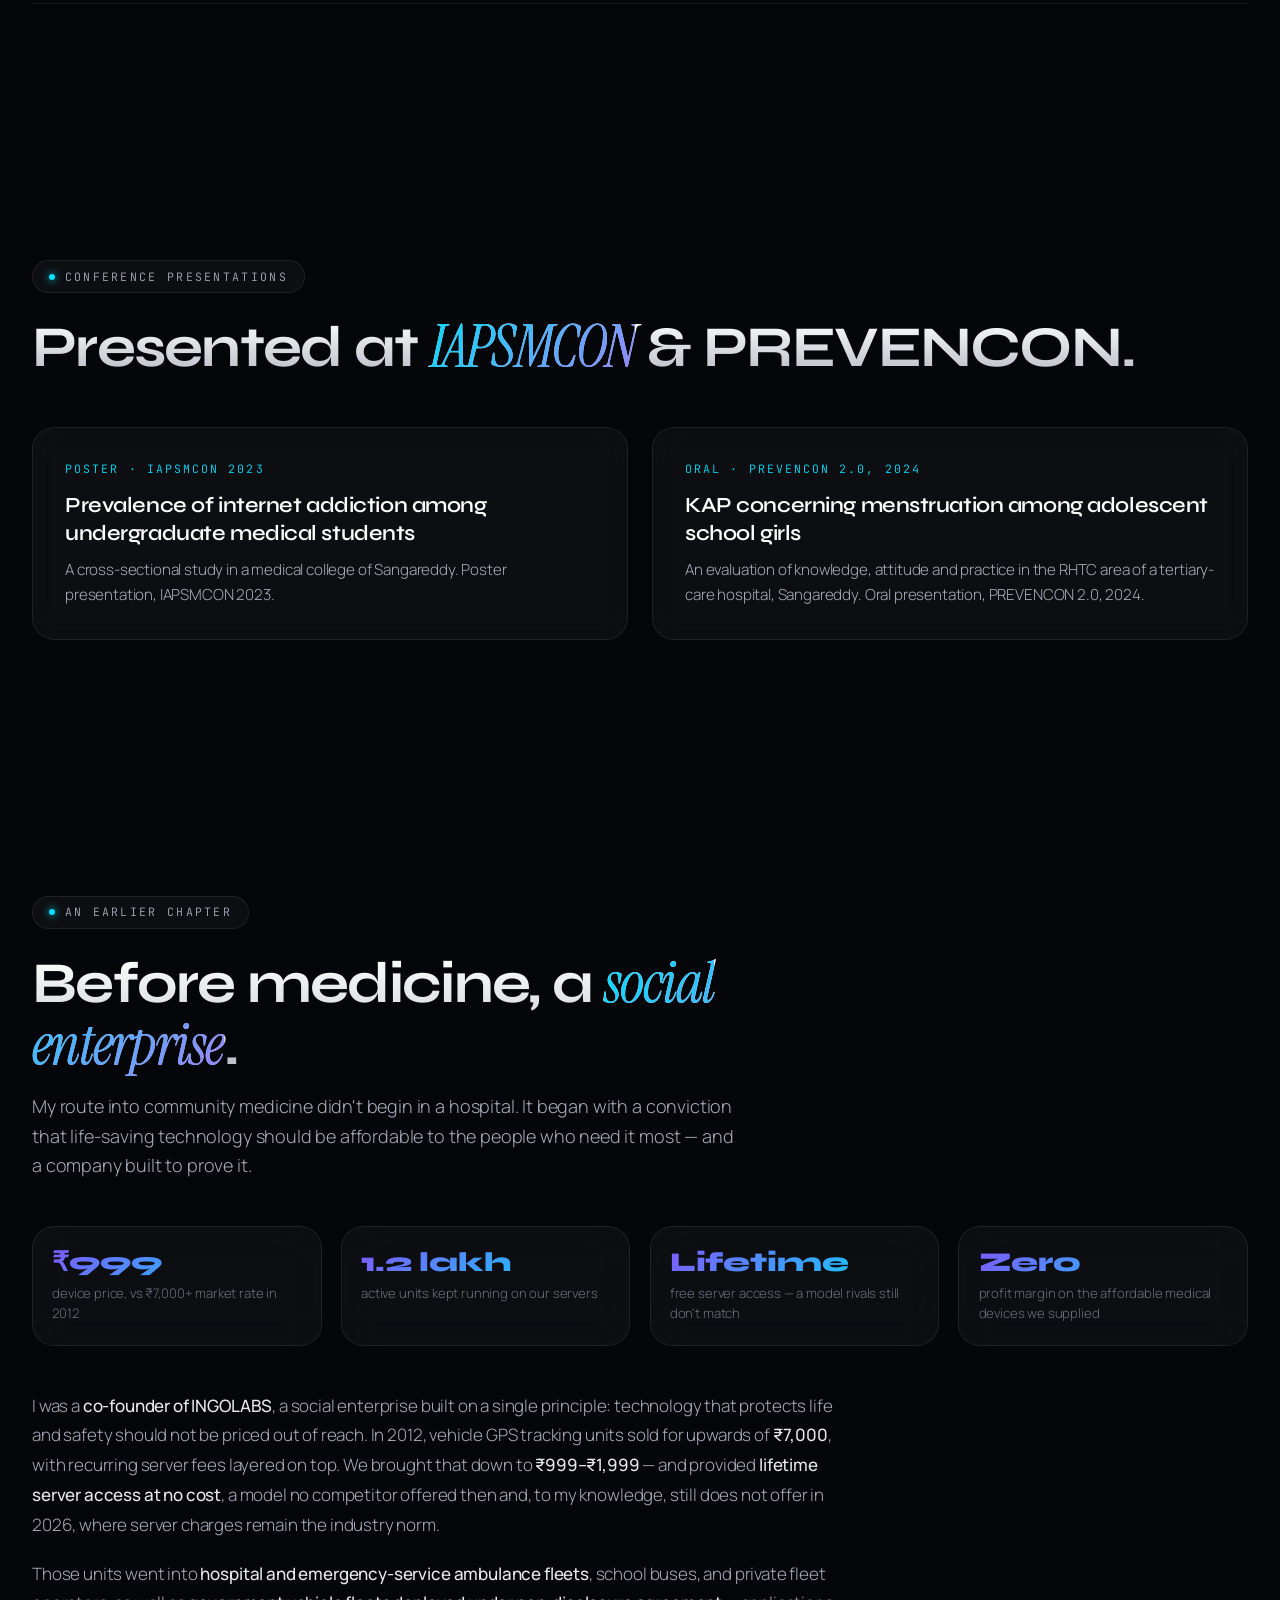
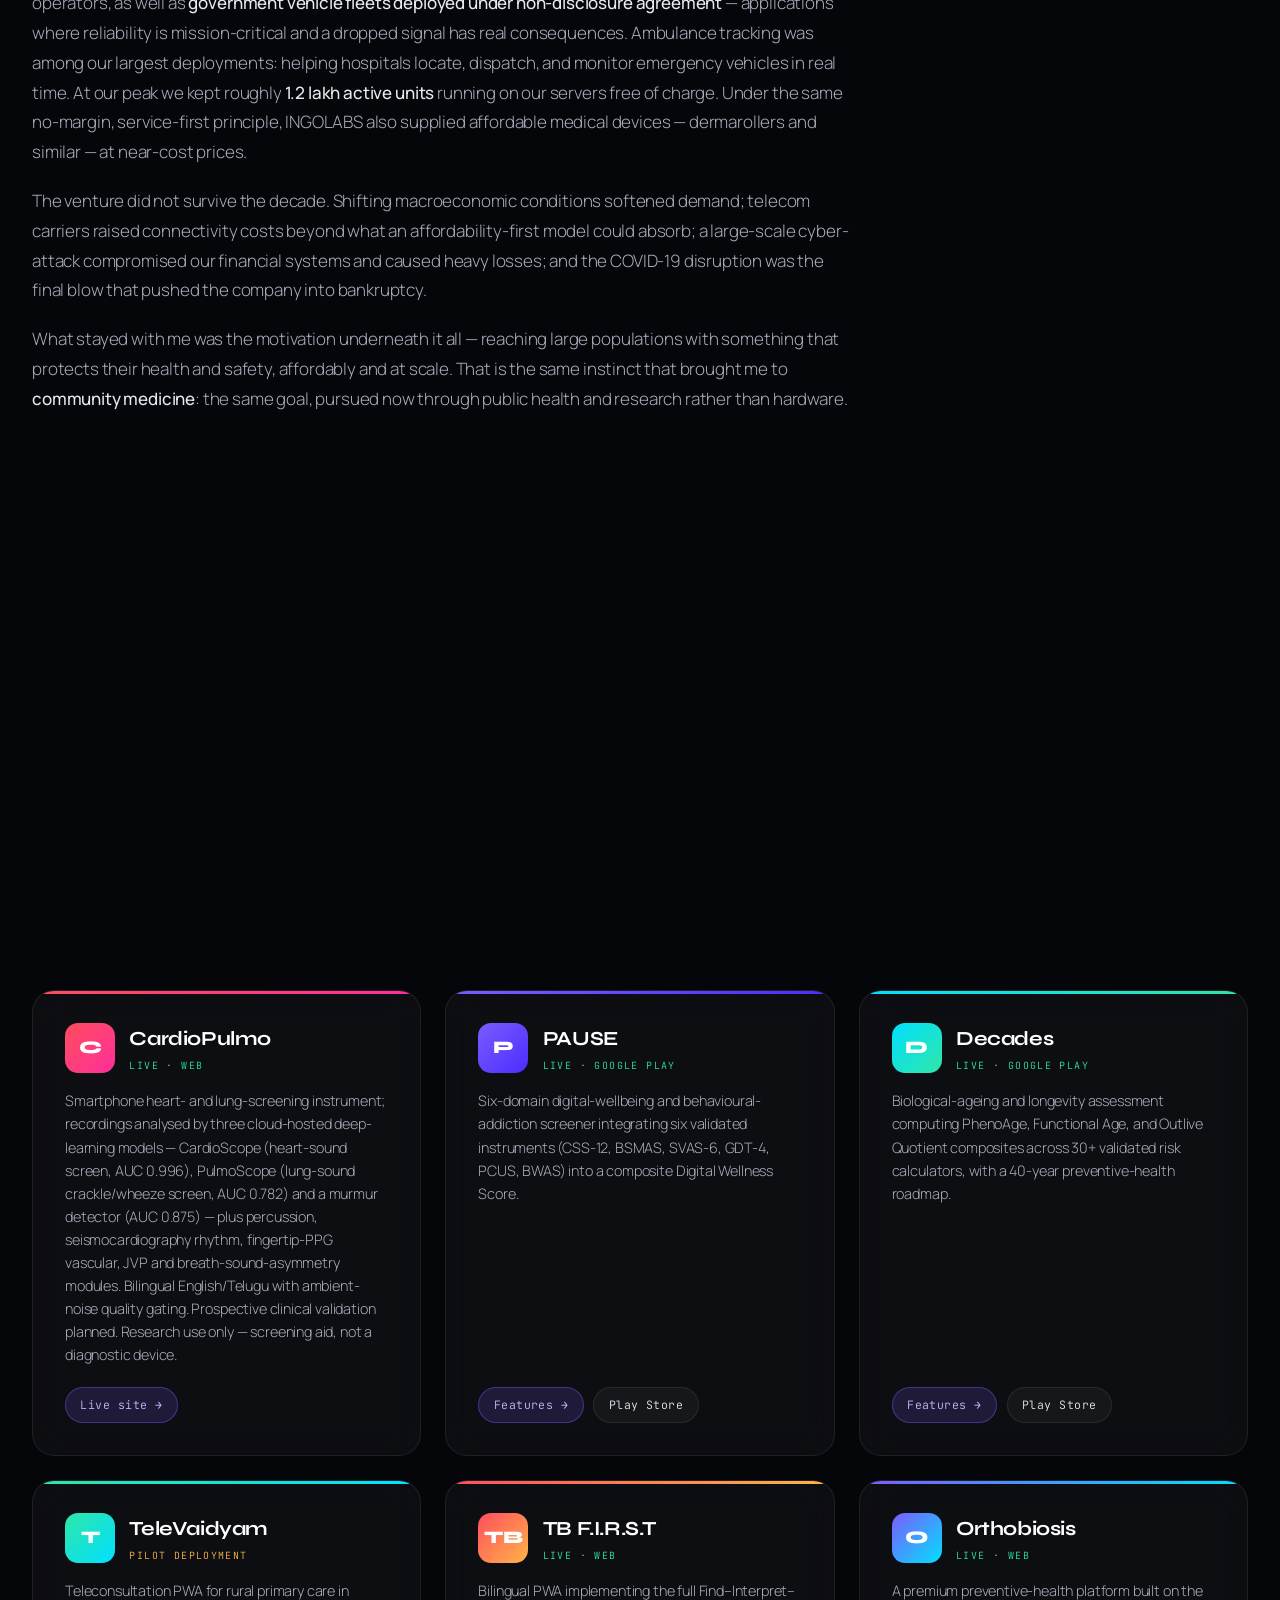
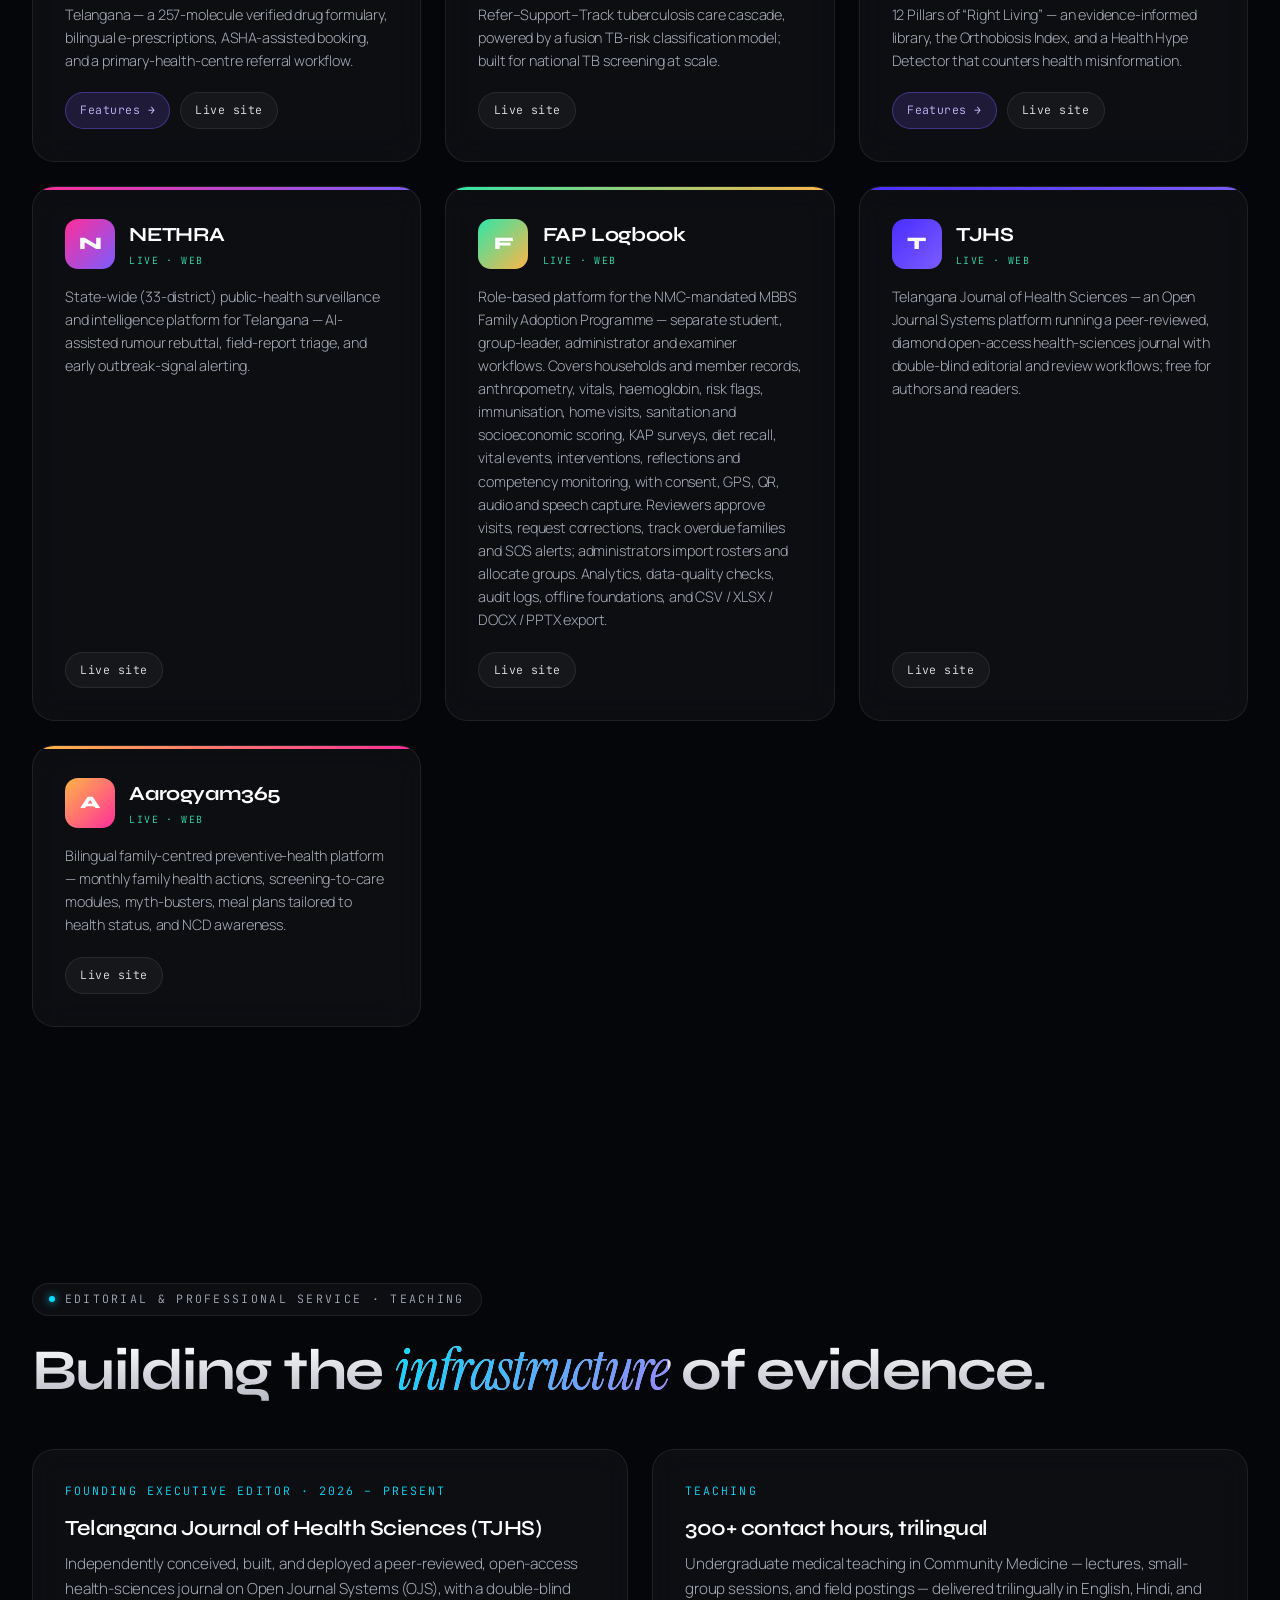
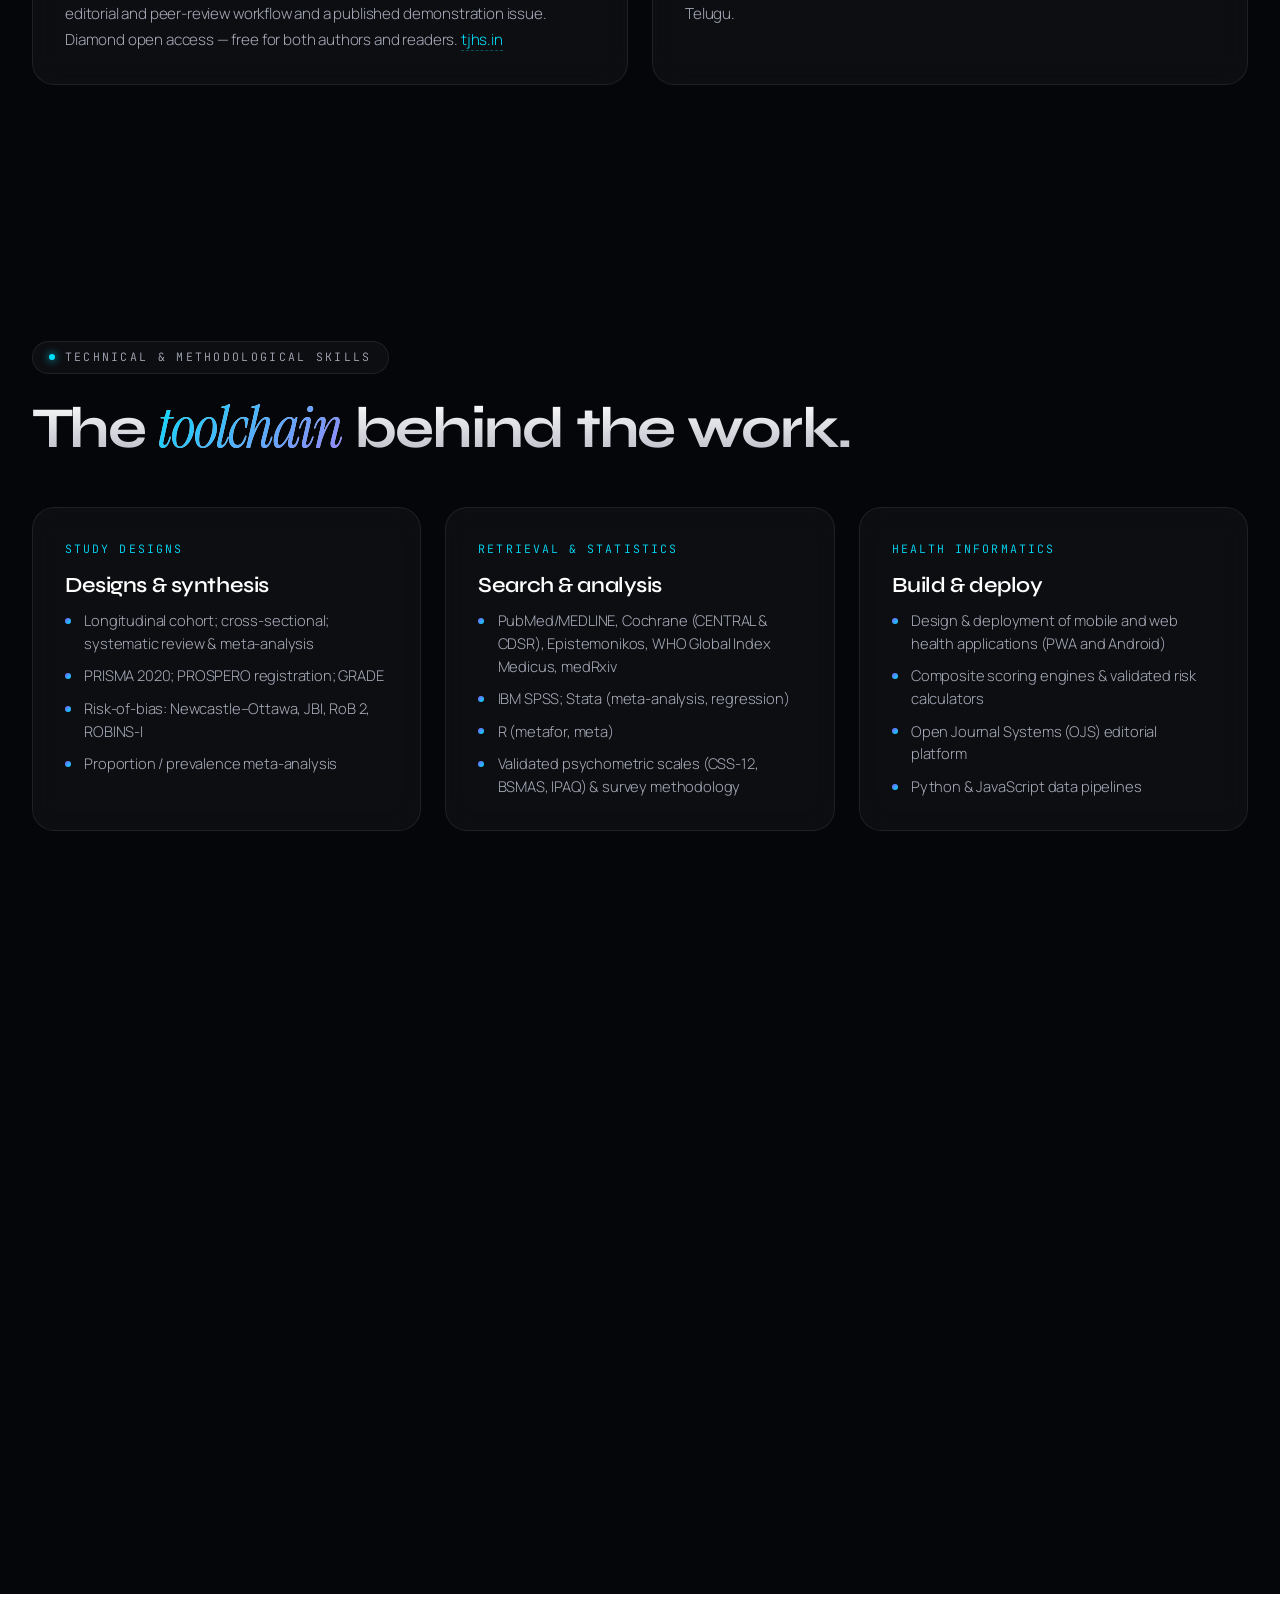
==== commit 5d743201: "up" ====
--- a/index.html
+++ b/index.html
@@ -372,10 +372,10 @@
         <div class="timeline-desc">Dissertation: Nutritional status of the rural elderly, Sangareddy district, Telangana.</div>
       </div>
       <div class="timeline-item reveal reveal-delay-1">
-        <div class="timeline-year">2017 · Undergraduate</div>
+        <div class="timeline-year">2016 · Undergraduate</div>
         <div class="timeline-title">MBBS</div>
         <div class="timeline-org">MNR Medical College / Dr. NTRUHS University, Telangana, India</div>
-        <div class="timeline-desc">Undergraduate medical training including the rotating internship.</div>
+        <div class="timeline-desc">Undergraduate medical training, followed by the compulsory rotating internship (Nov 2016 – Oct 2017).</div>
       </div>
     </div>
   </div>
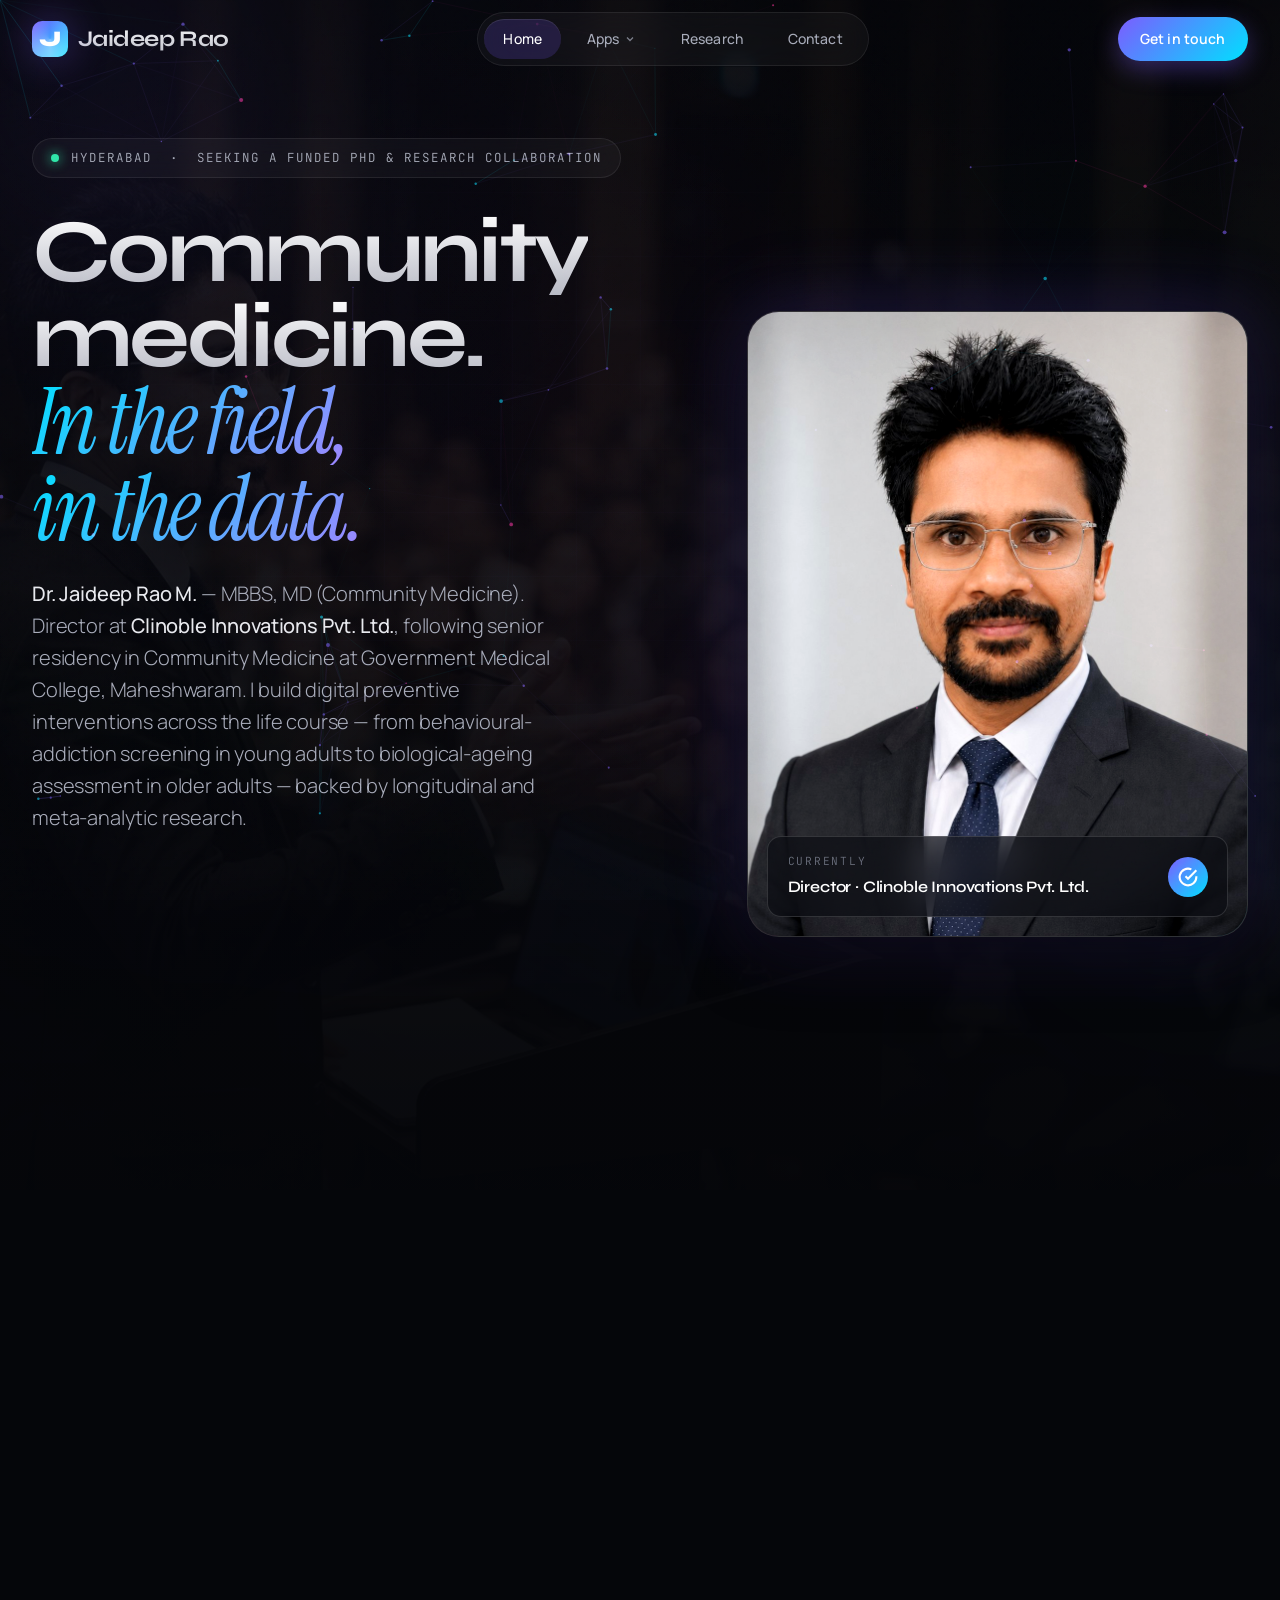
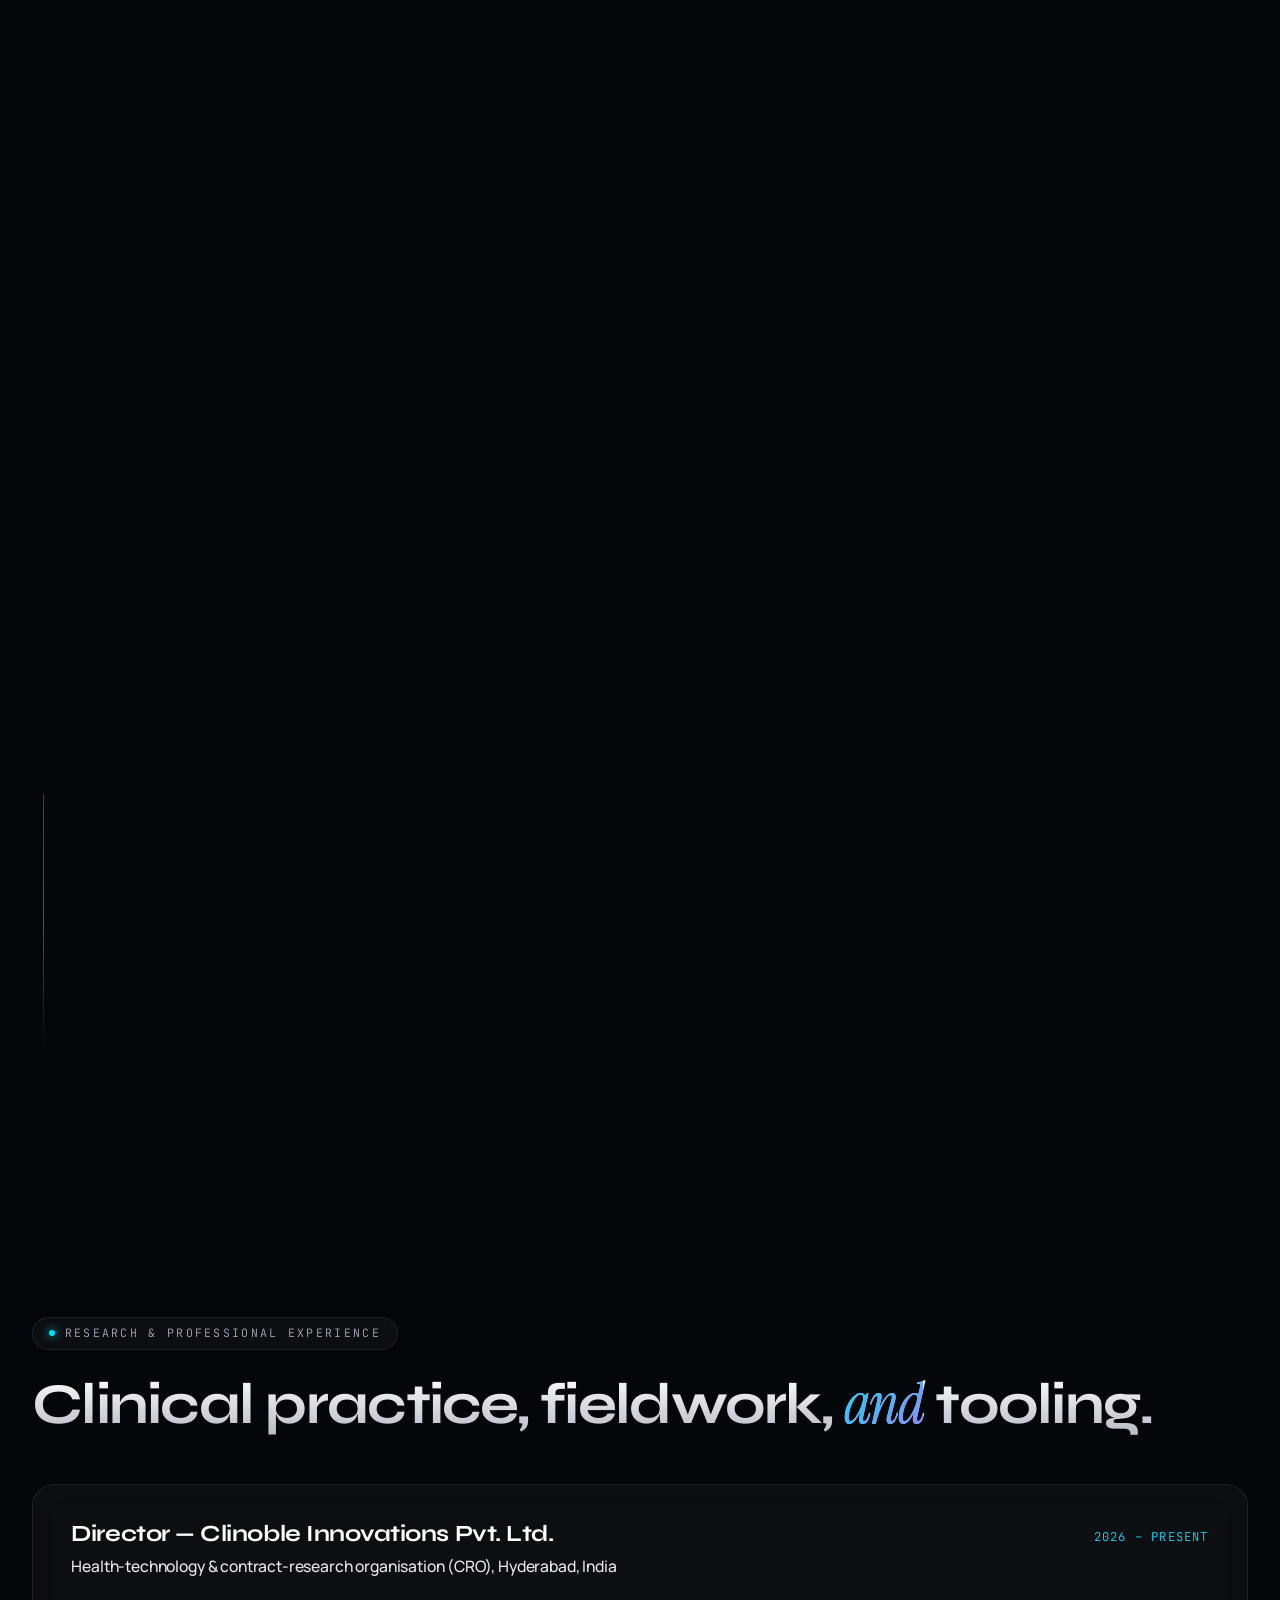
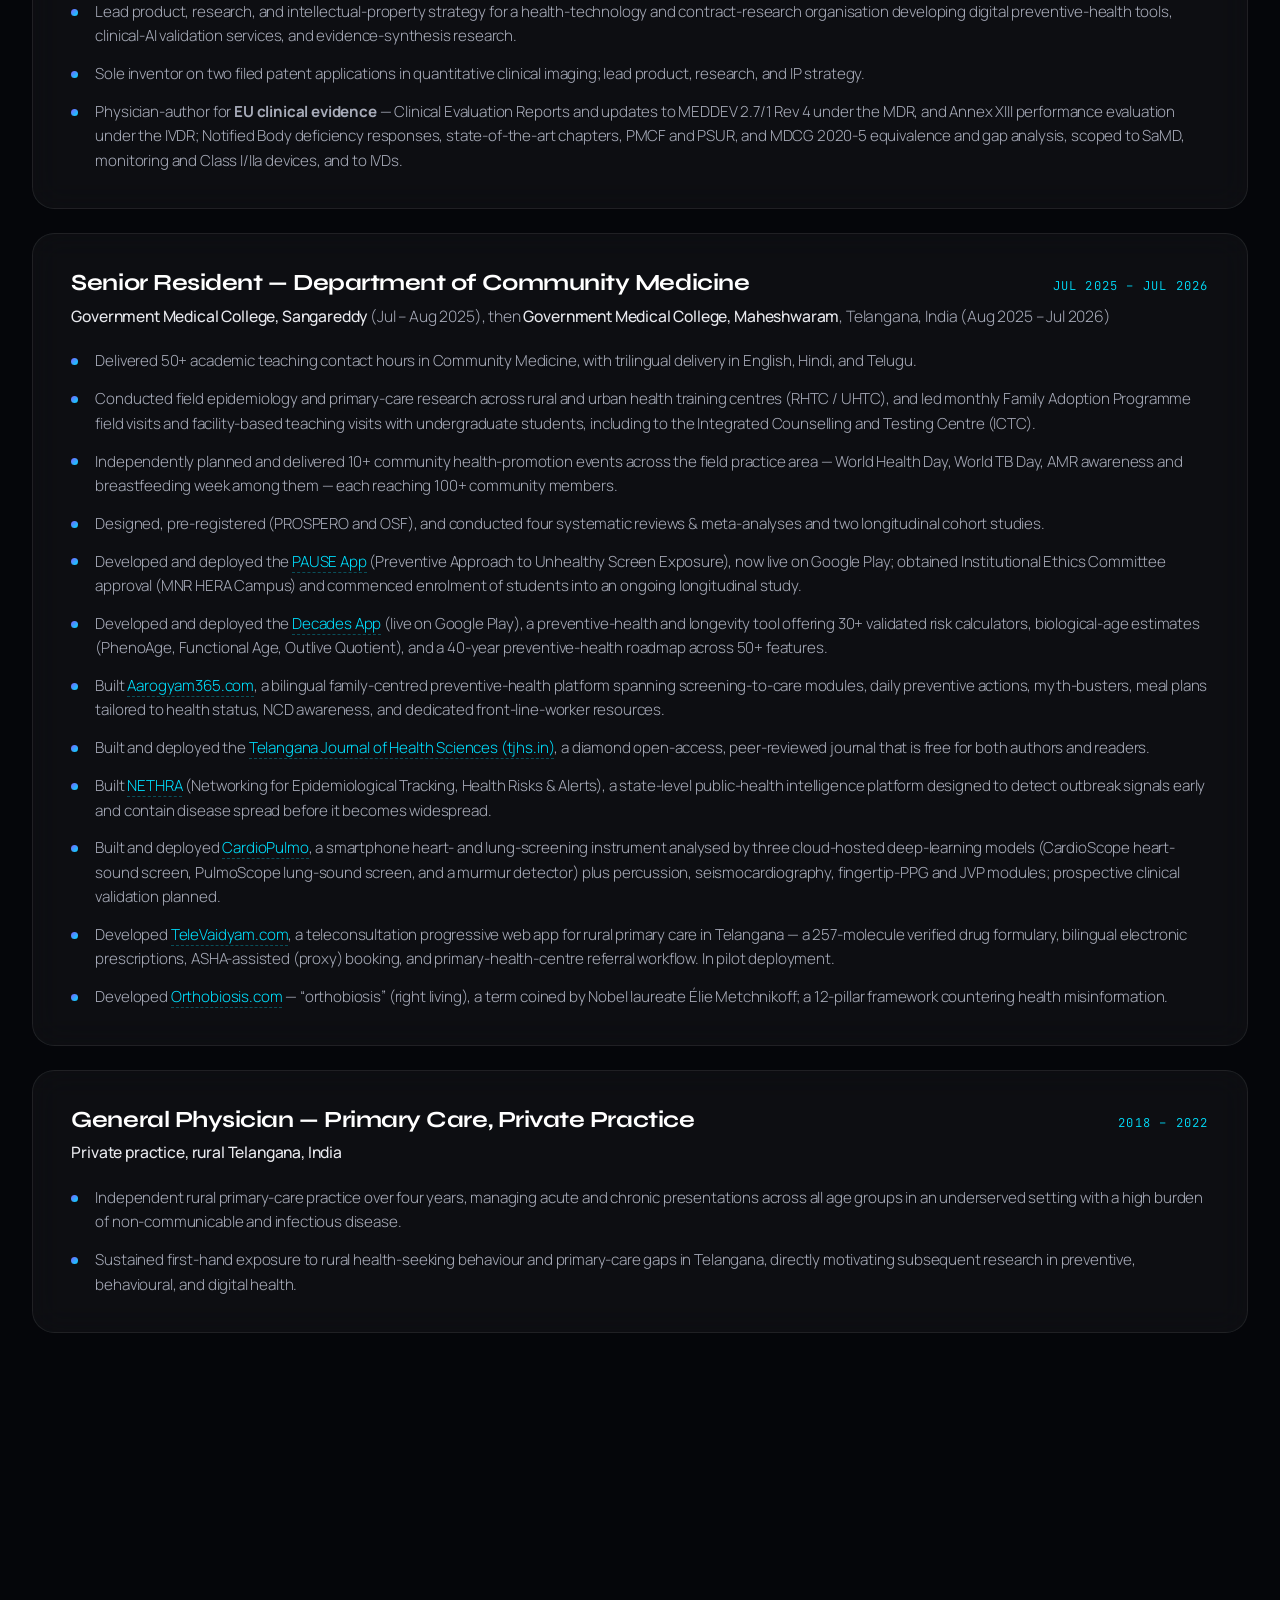
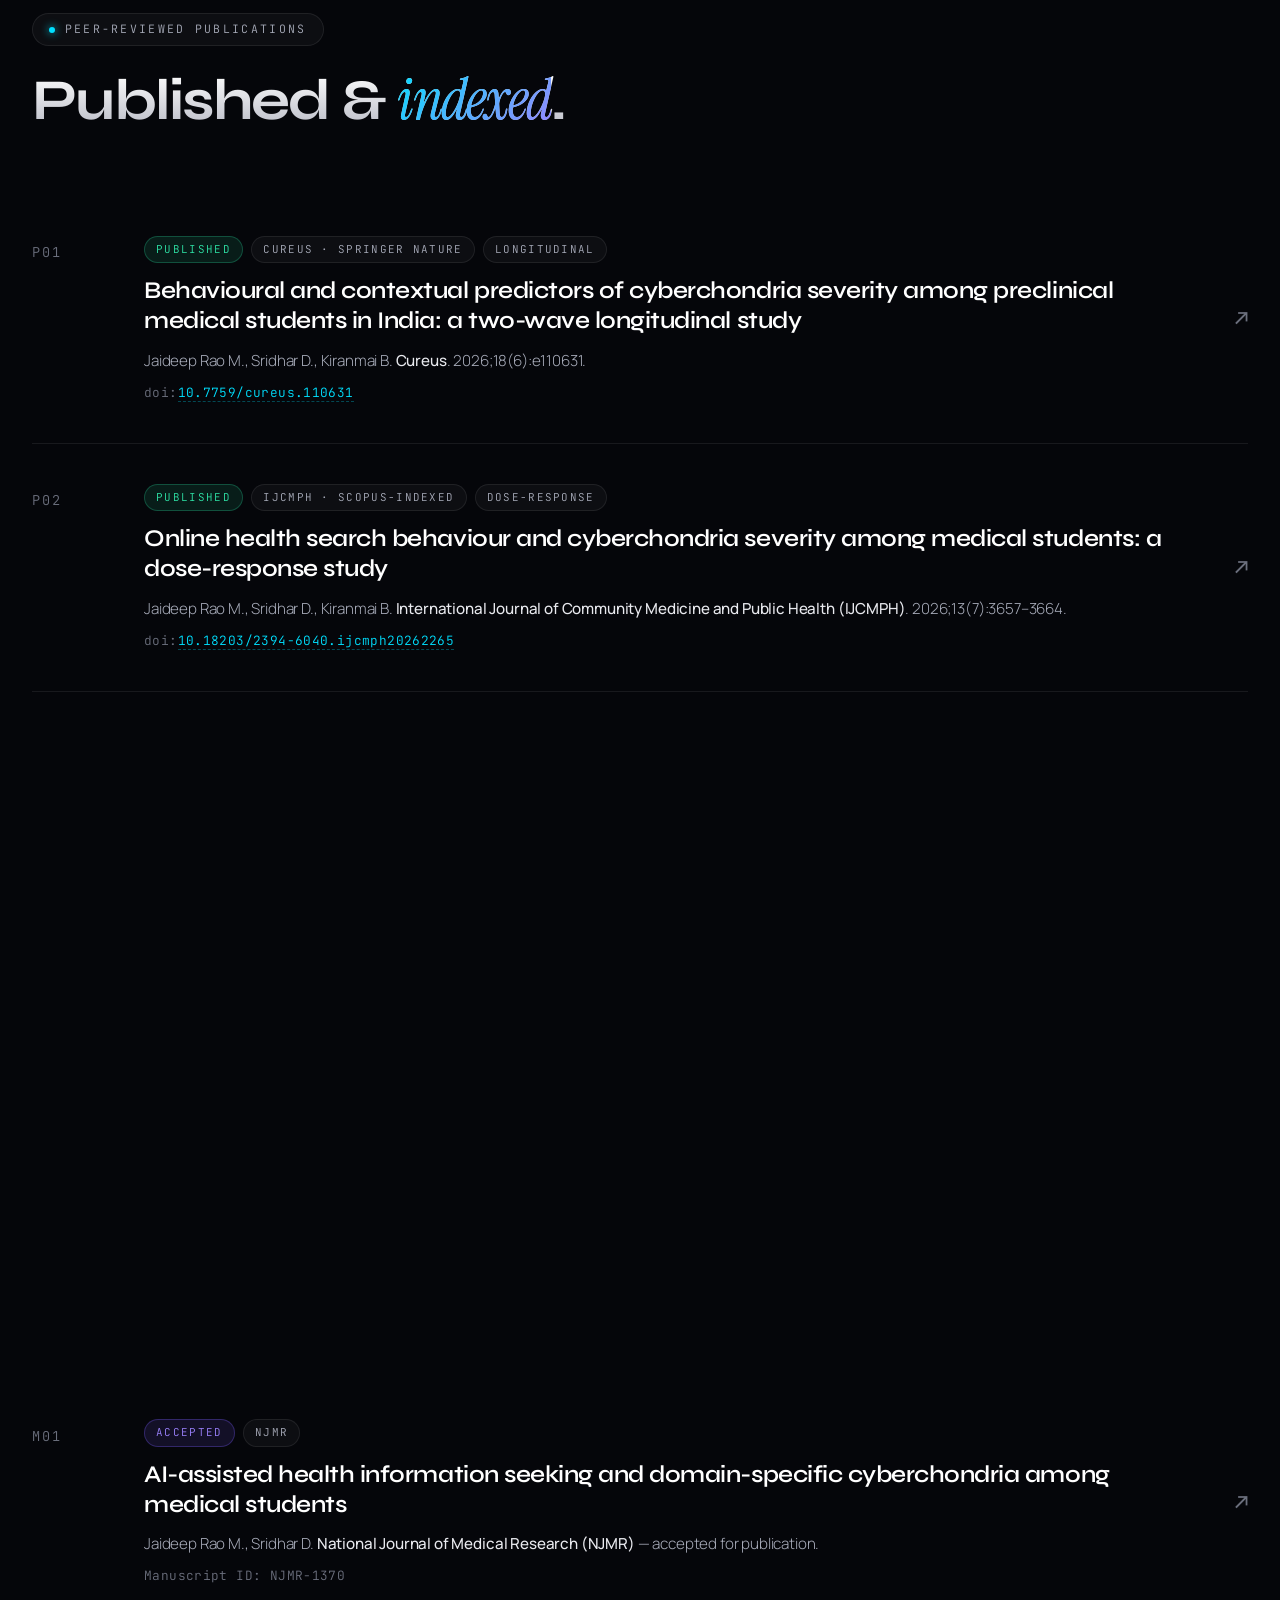
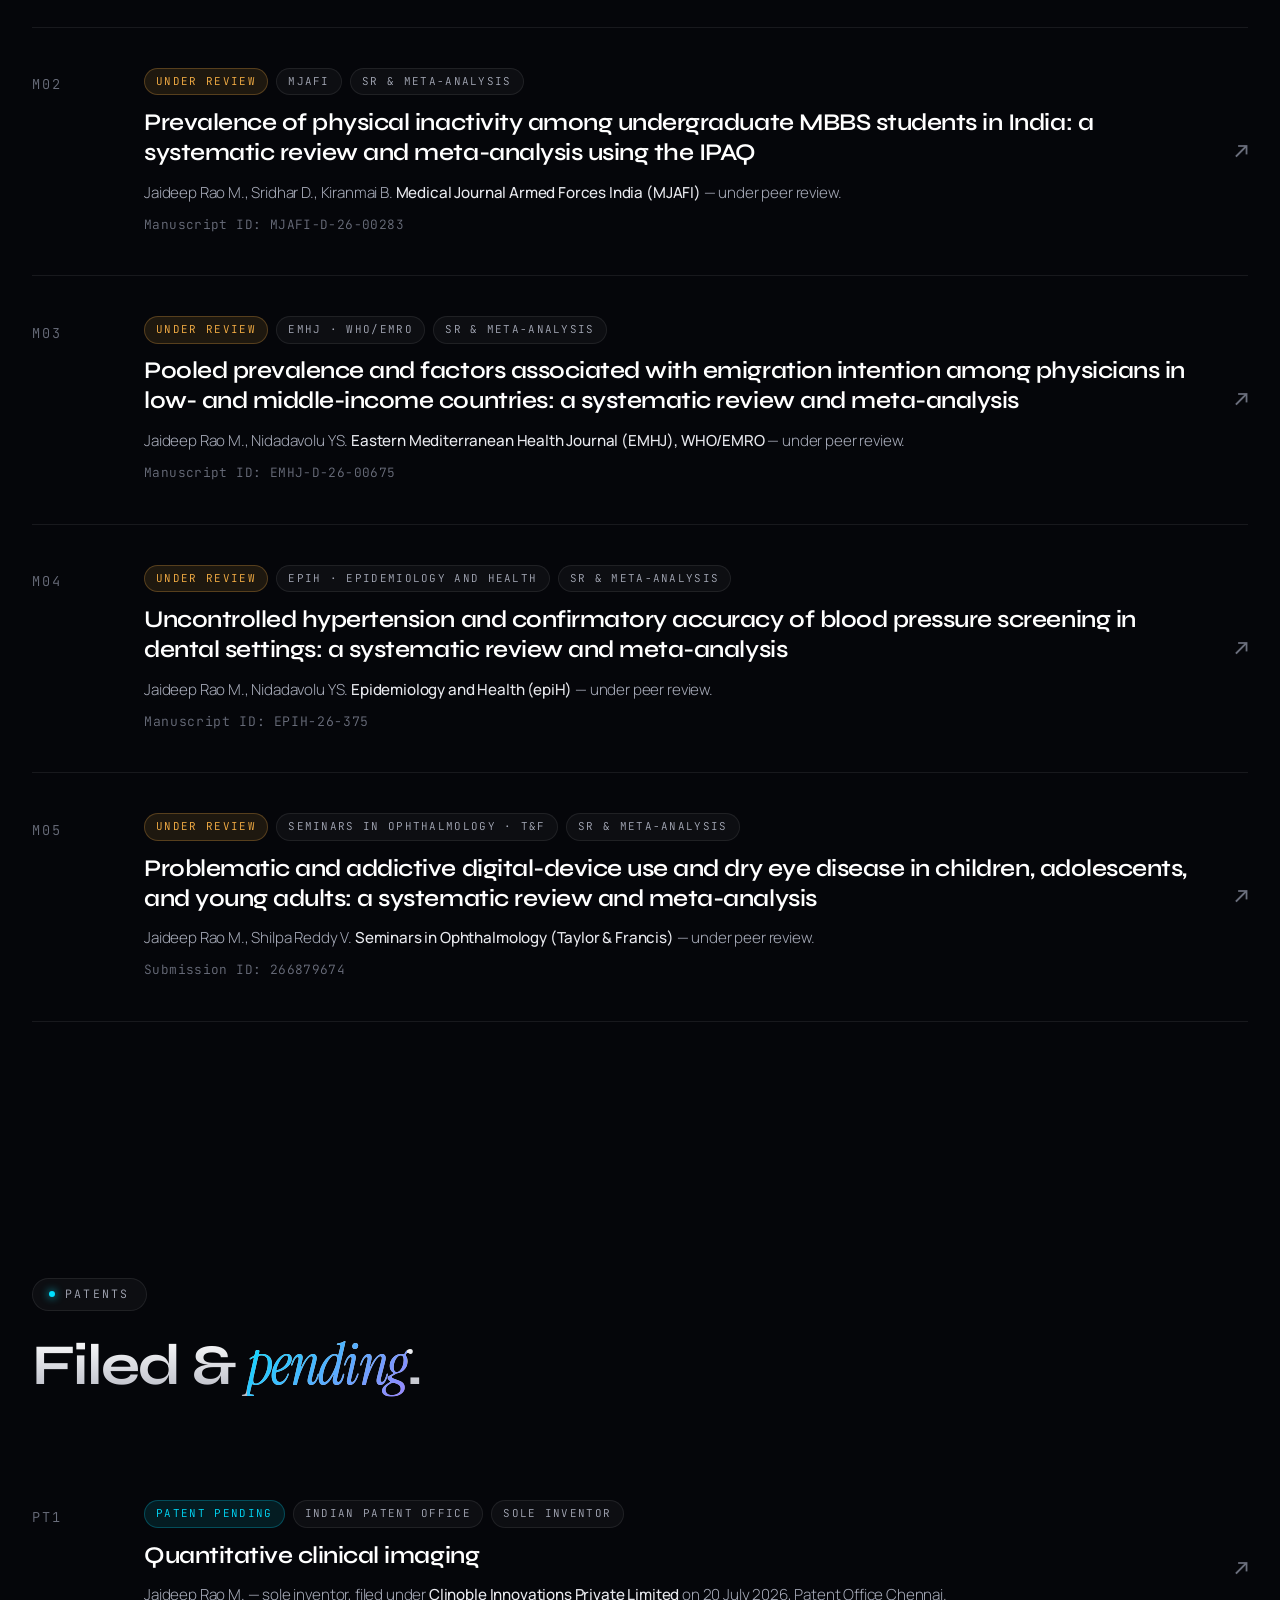
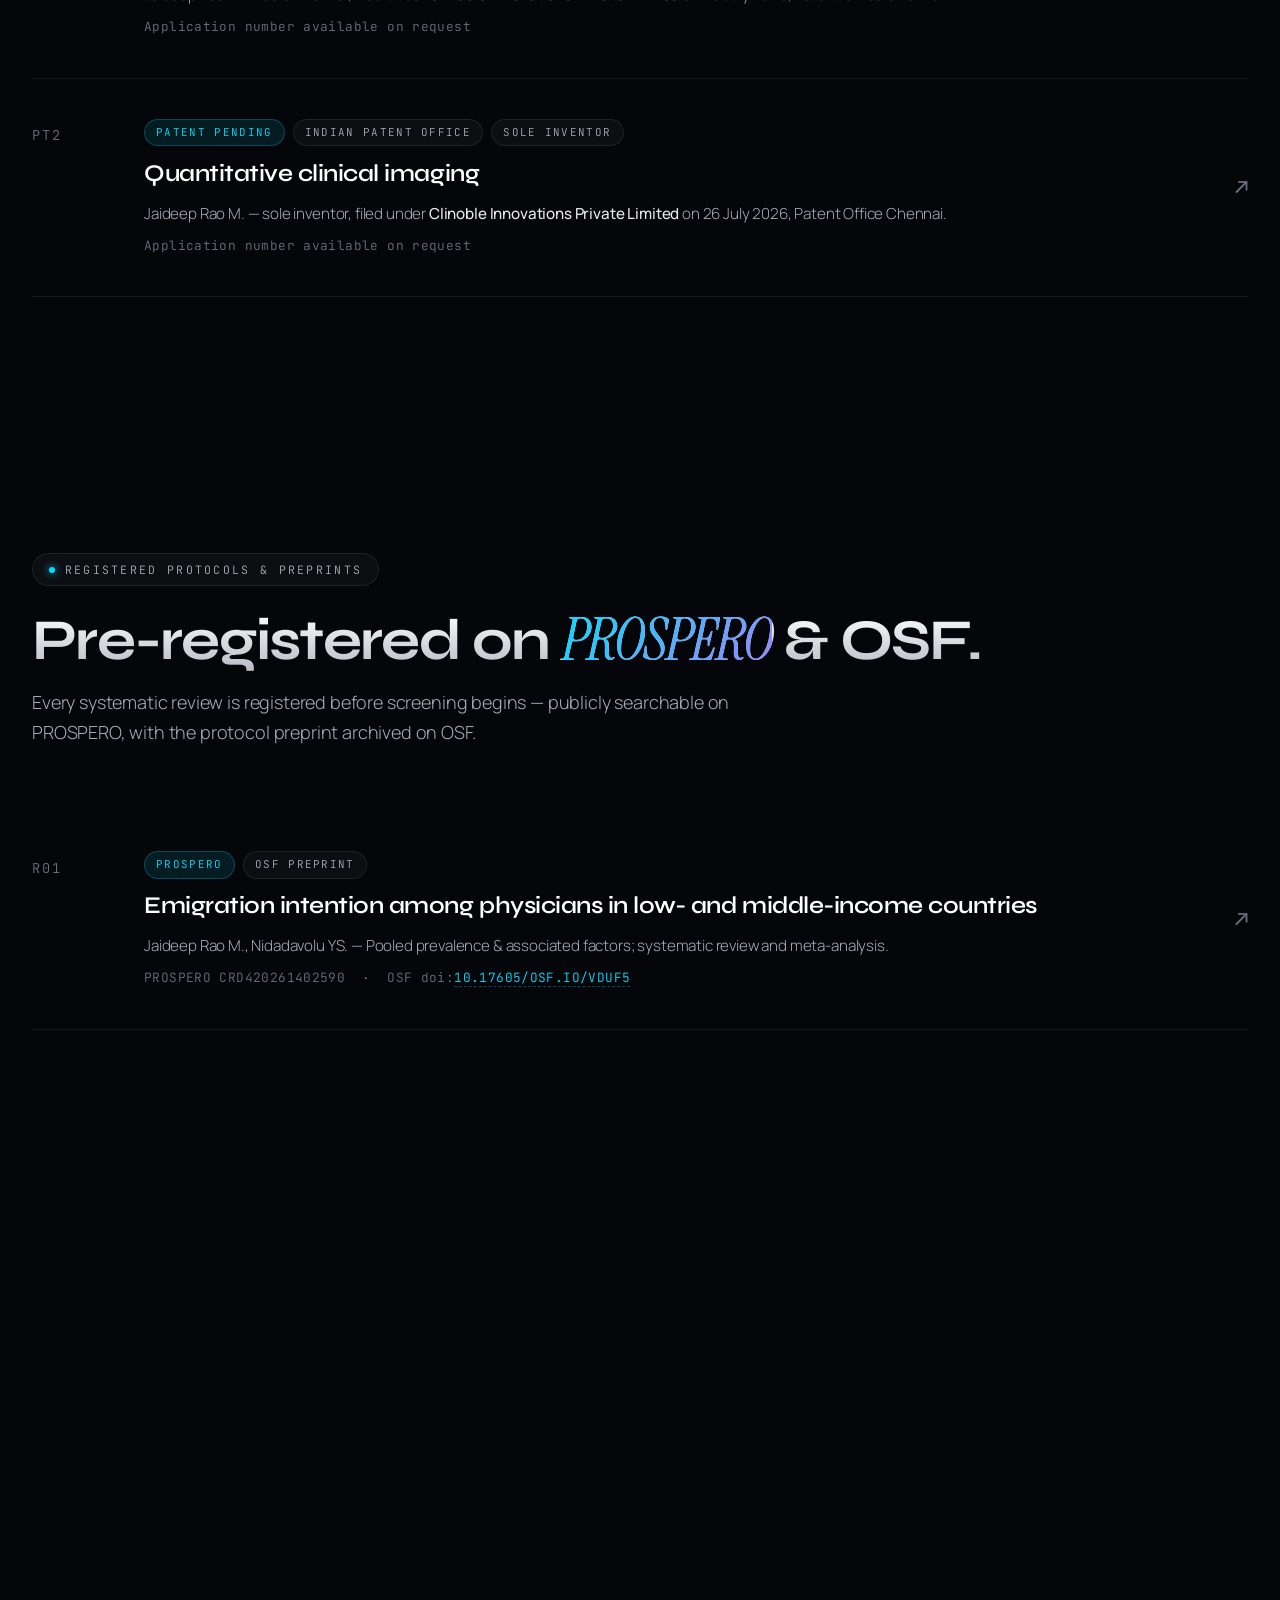
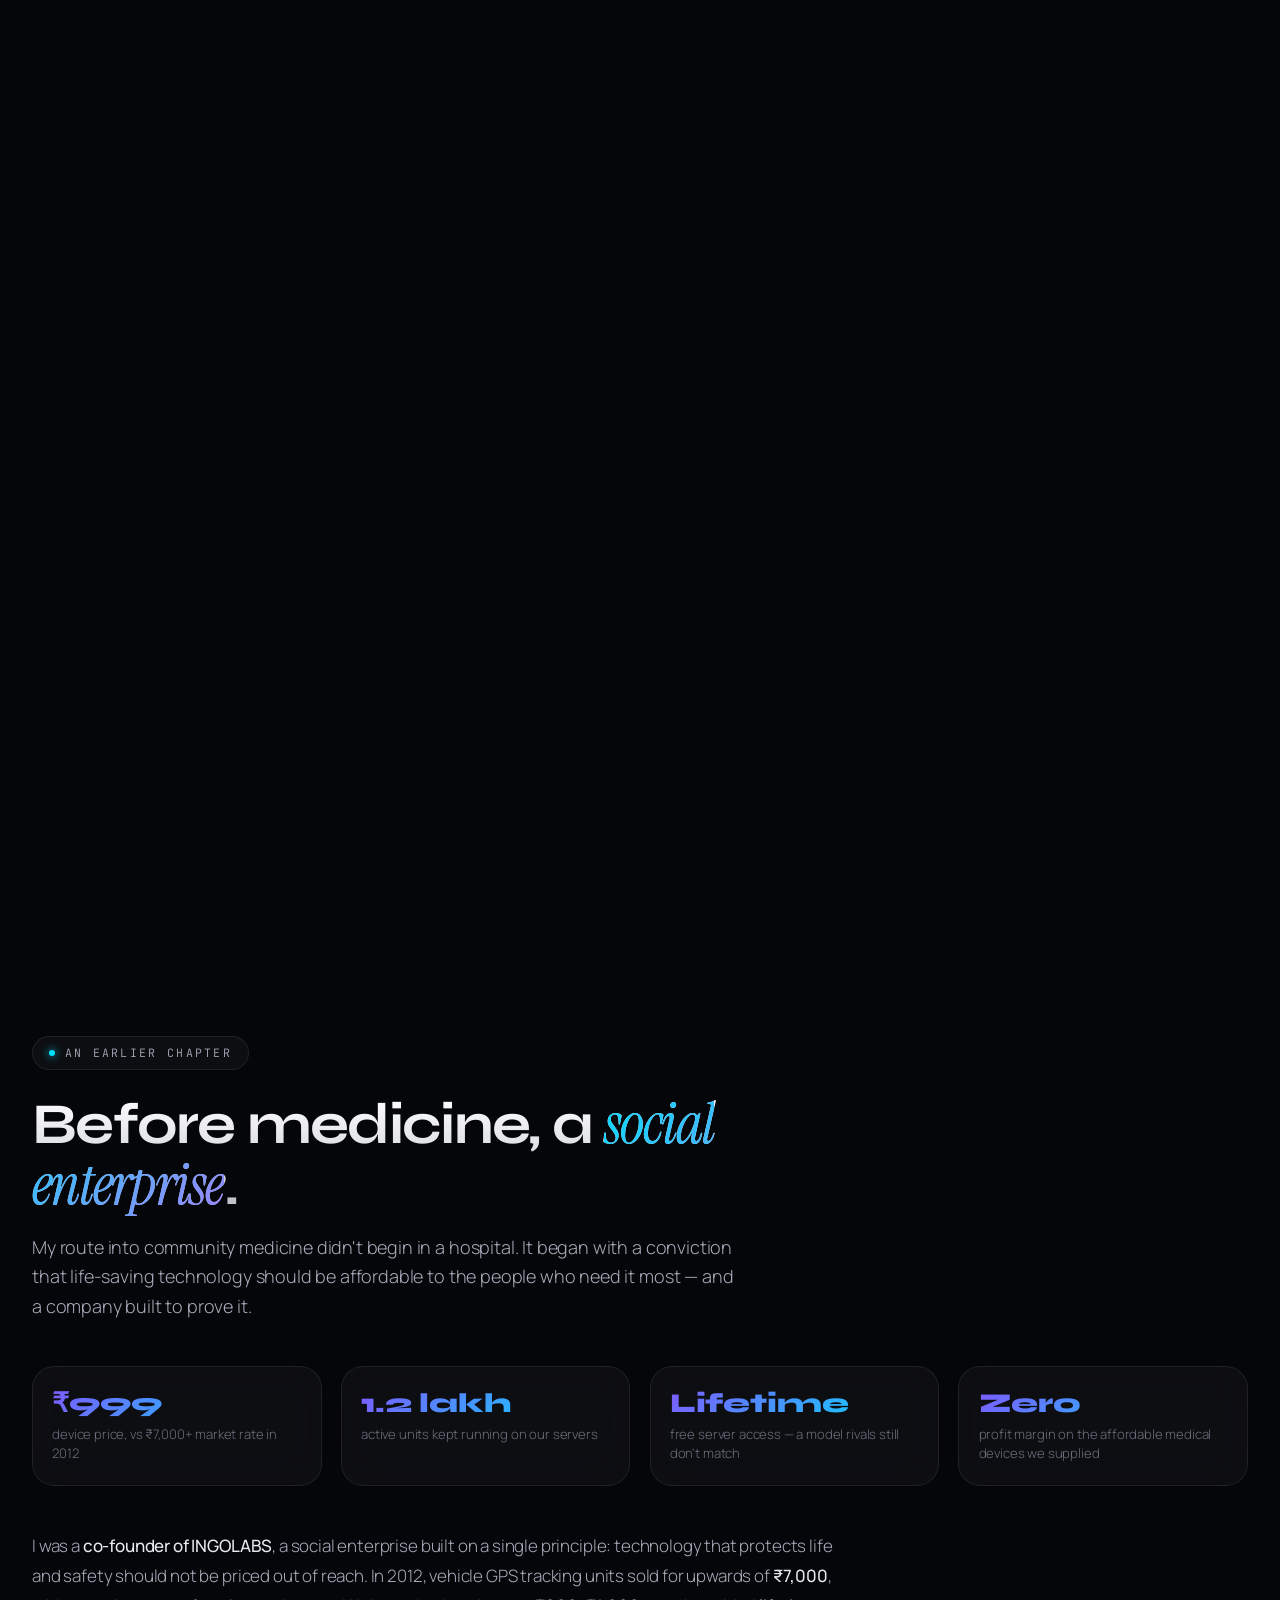
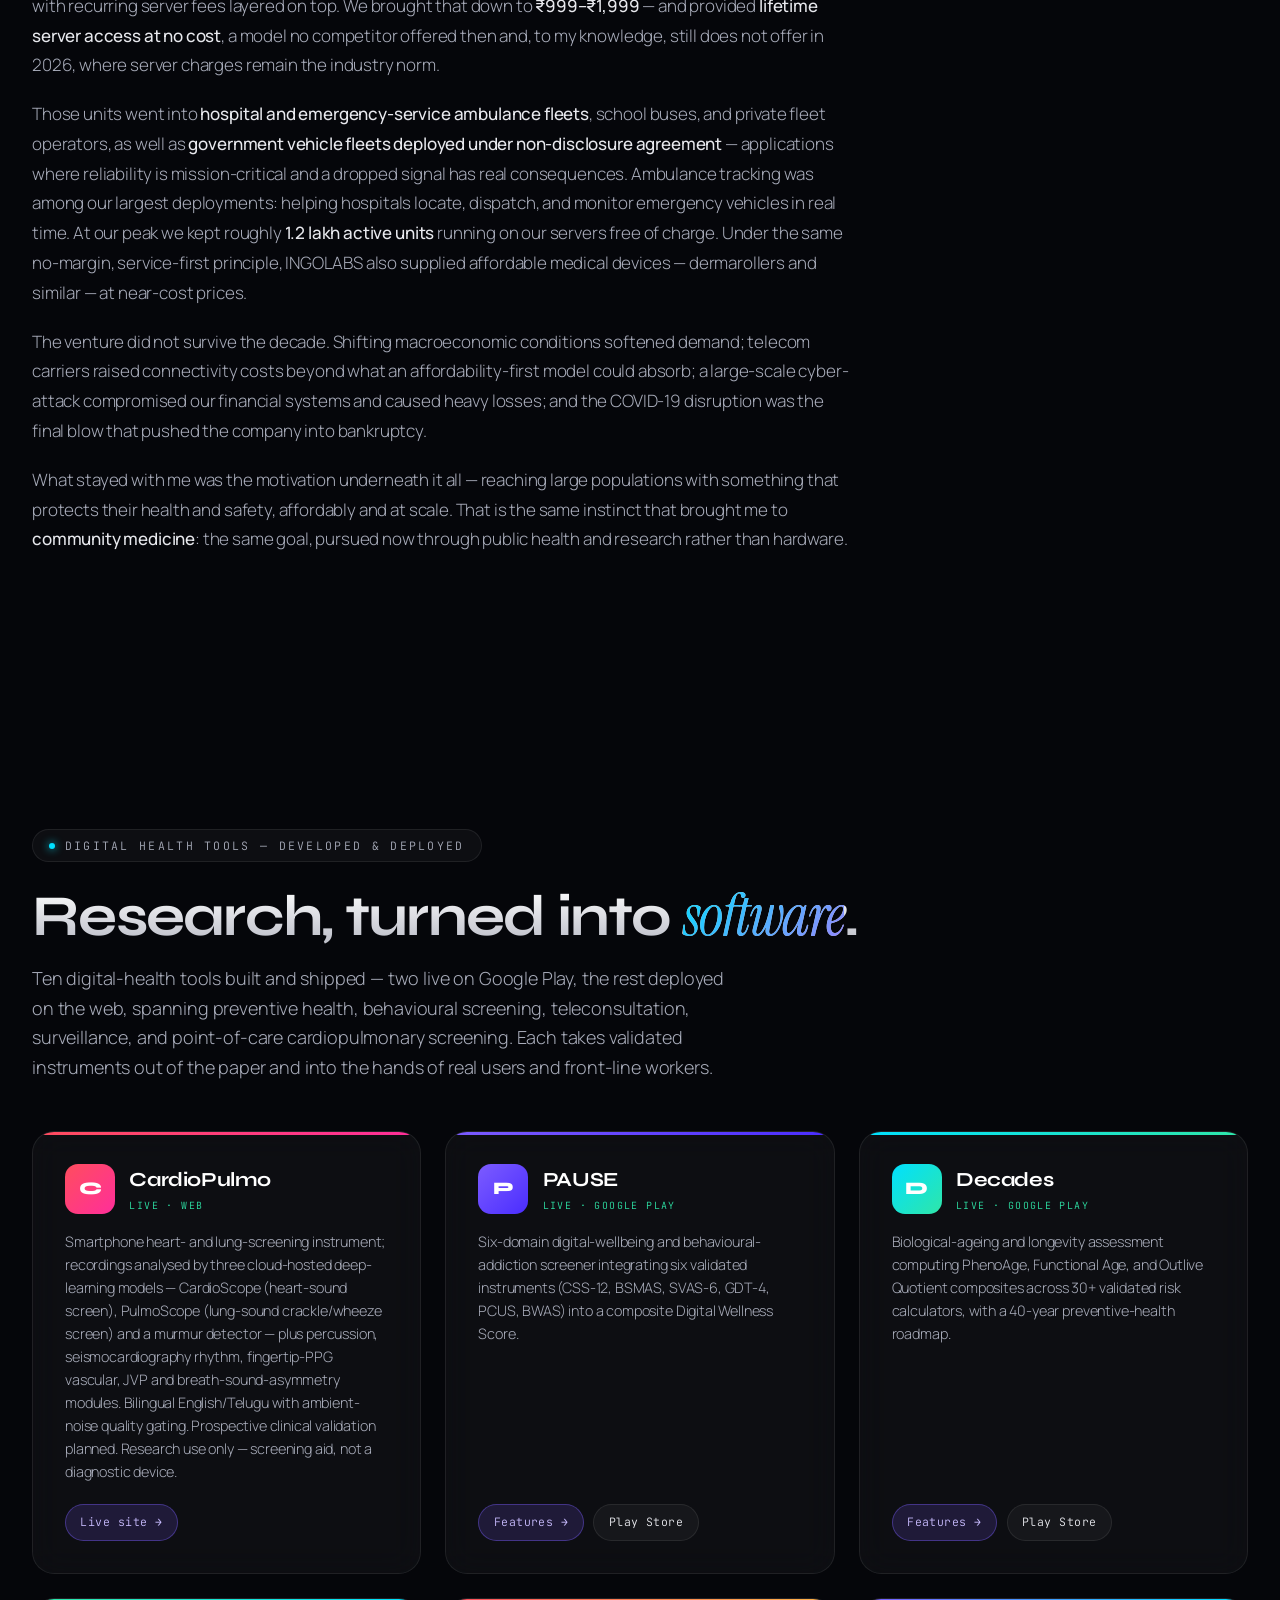
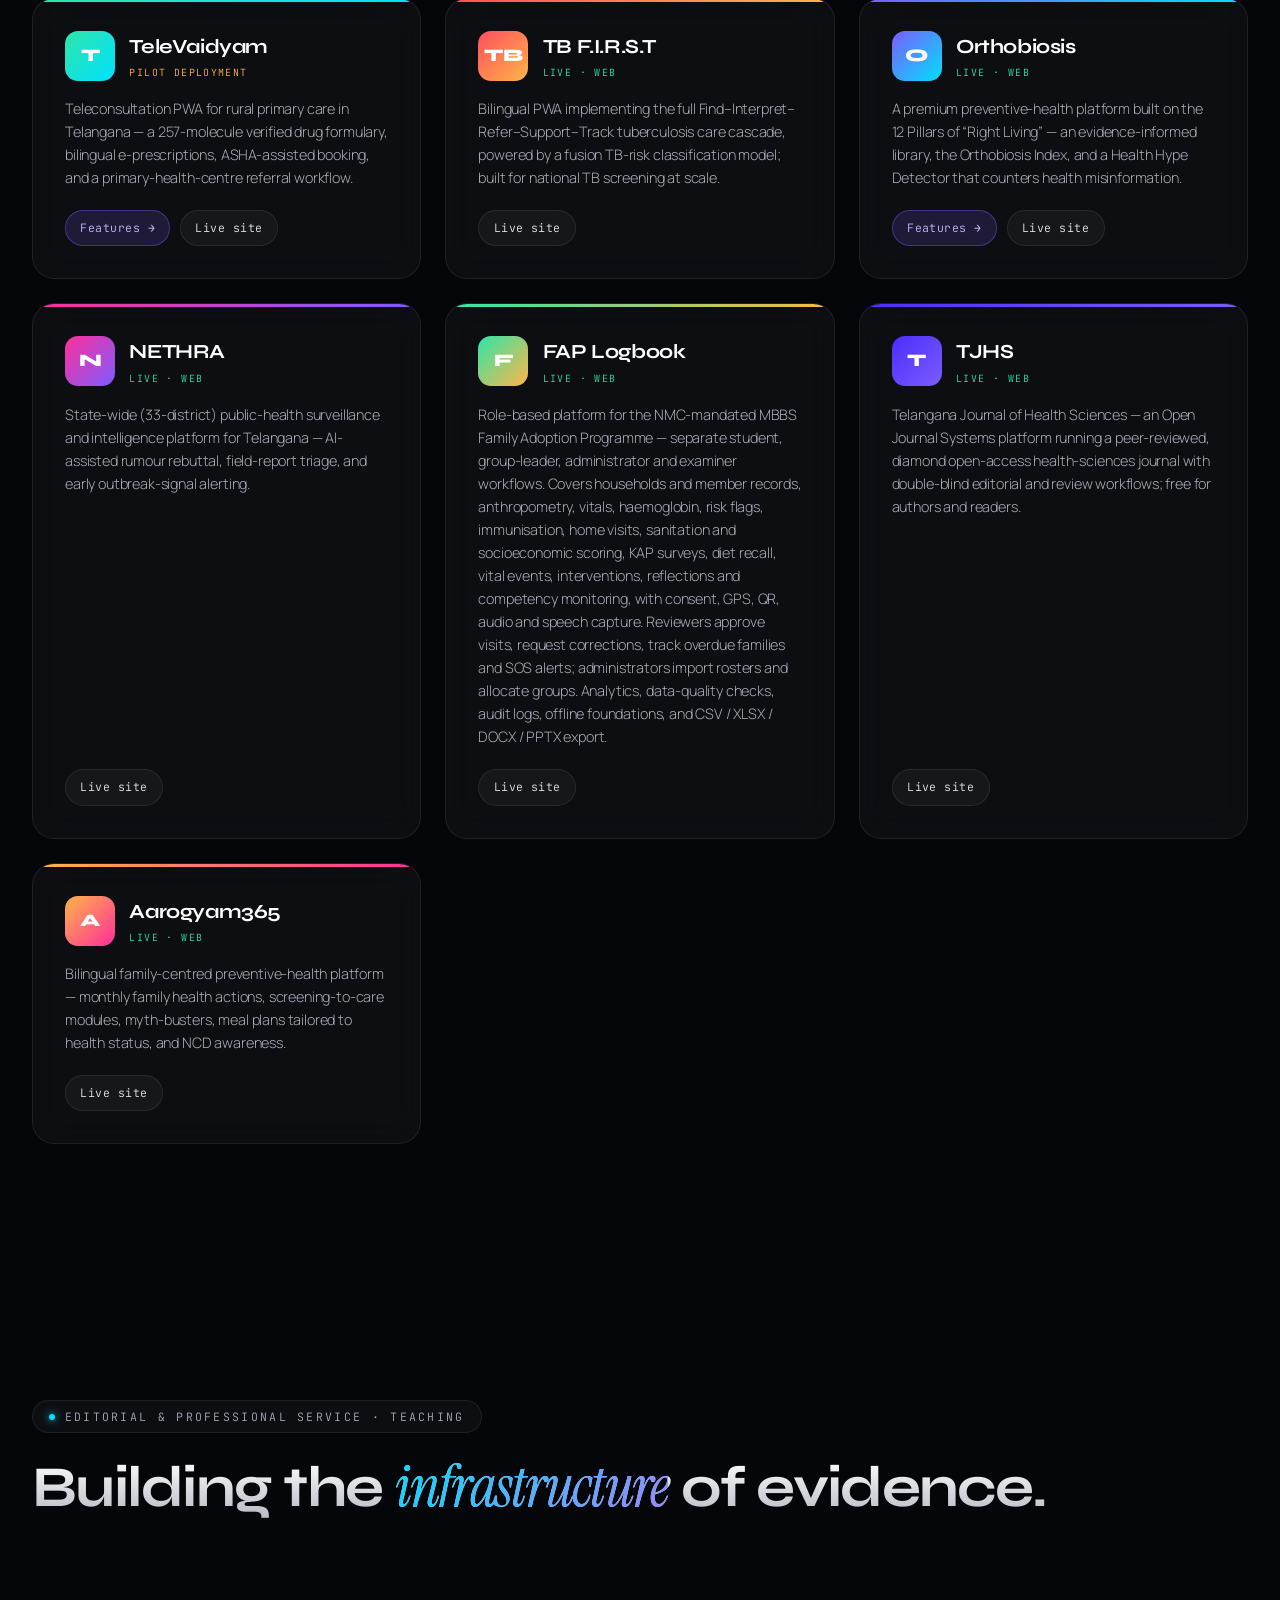
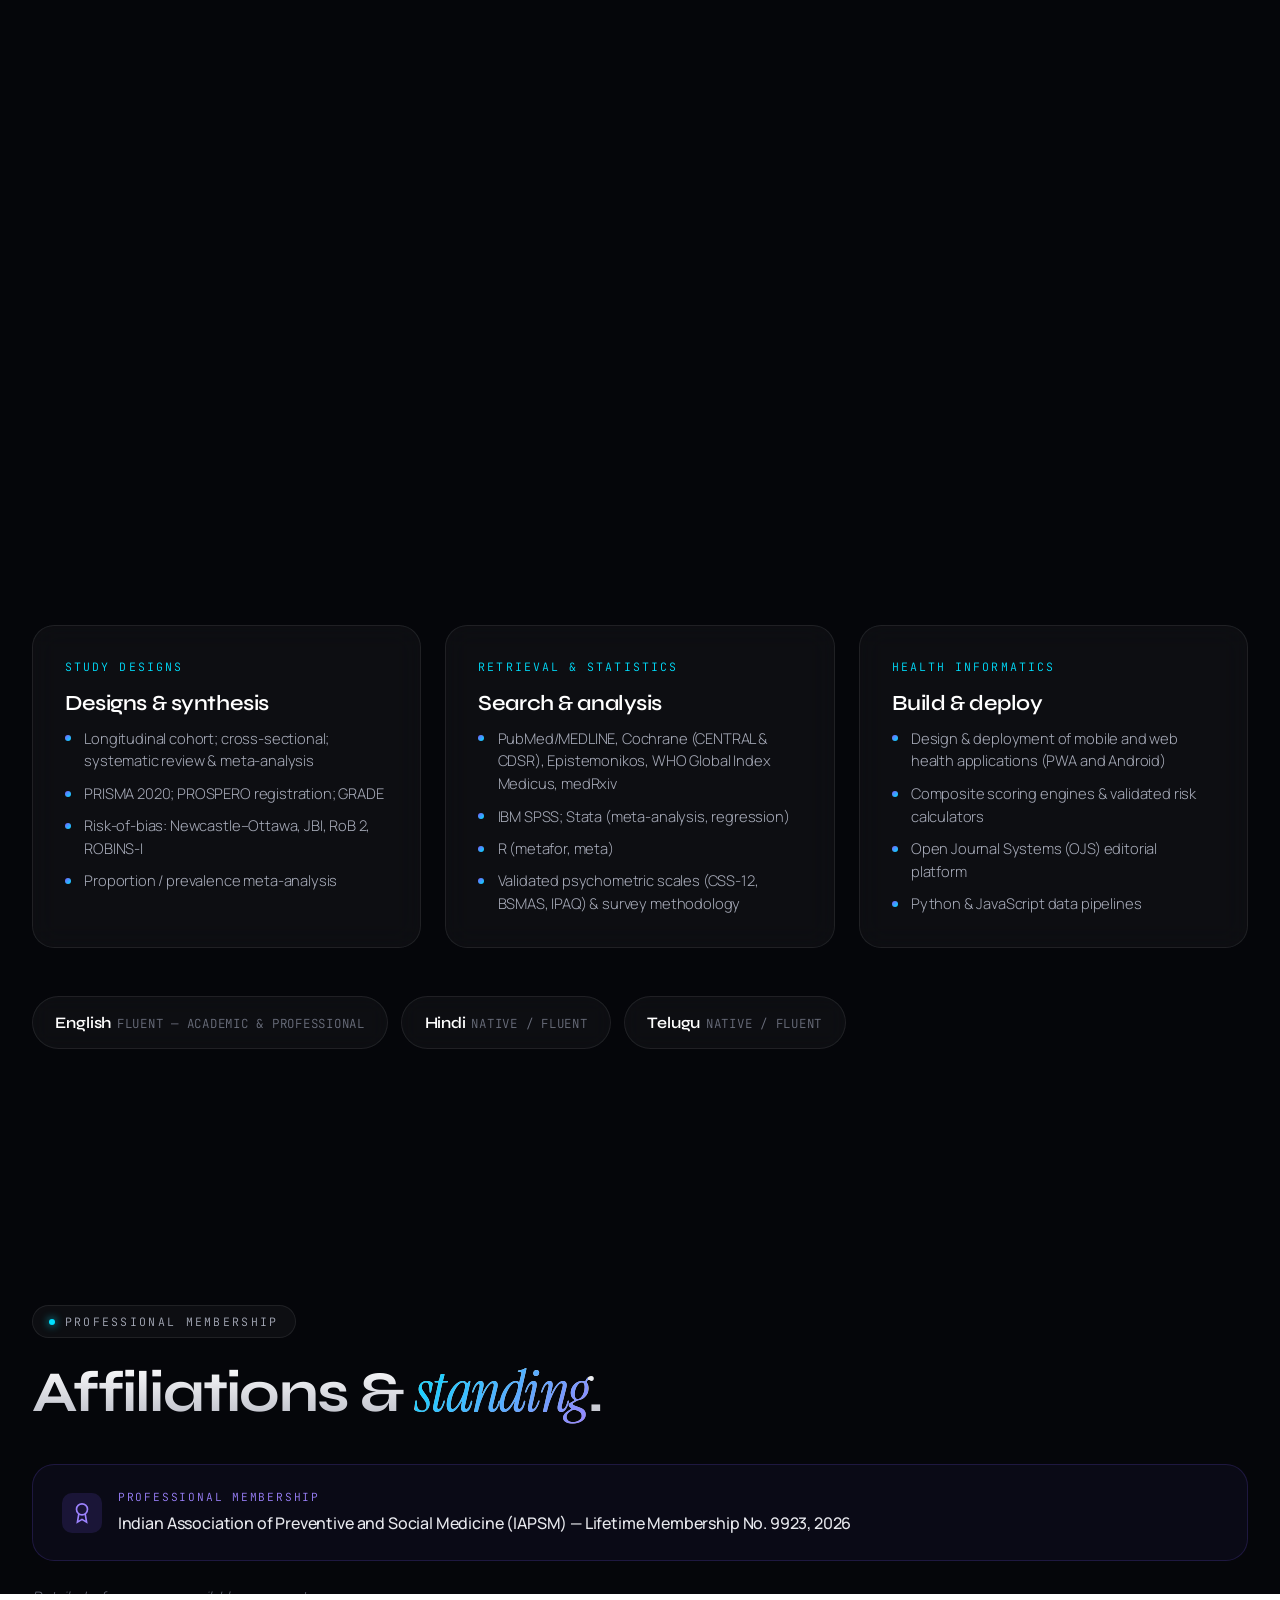
==== commit 8d7ec2fa: "up" ====
--- a/index.html
+++ b/index.html
@@ -321,7 +321,7 @@
         older adults. First-author longitudinal and meta-analytic researcher with four PROSPERO-registered
         systematic reviews, peer-reviewed publications in internationally indexed journals (Cureus /
         Springer Nature; IJPHRD / EMBASE), and two mobile-health applications deployed to the public via
-        Google Play, and EU MDR clinical-evaluation work (CER, PMCF/PSUR) delivered through Clinoble. Founding Executive Editor of a peer-reviewed, open-access health-sciences journal
+        Google Play, and EU clinical-evidence work (CER under MDR, Annex XIII performance evaluation under IVDR, PMCF/PSUR) delivered through Clinoble. Founding Executive Editor of a peer-reviewed, open-access health-sciences journal
         built and deployed independently. Seeking a funded PhD to evaluate digital preventive interventions
         at population scale in low-resource settings.
       </p>
@@ -366,10 +366,10 @@
 
     <div class="timeline">
       <div class="timeline-item reveal">
-        <div class="timeline-year">2025 · Postgraduate</div>
+        <div class="timeline-year">2022 – 2025 · Postgraduate</div>
         <div class="timeline-title">MD — Community Medicine</div>
         <div class="timeline-org">MNR Medical College / KNRUHS University, Telangana, India</div>
-        <div class="timeline-desc">Dissertation: Nutritional status of the rural elderly, Sangareddy district, Telangana.</div>
+        <div class="timeline-desc">Dissertation: Nutritional status of the rural elderly, Sangareddy district, Telangana. Delivered 250+ undergraduate teaching contact hours during postgraduate training.</div>
       </div>
       <div class="timeline-item reveal reveal-delay-1">
         <div class="timeline-year">2016 · Undergraduate</div>
@@ -399,7 +399,7 @@
         <ul class="xp-list">
           <li>Lead product, research, and intellectual-property strategy for a health-technology and contract-research organisation developing digital preventive-health tools, clinical-AI validation services, and evidence-synthesis research.</li>
           <li>Sole inventor on two filed patent applications in quantitative clinical imaging; lead product, research, and IP strategy.</li>
-          <li>Physician-author for <strong>EU MDR clinical evaluation</strong> — Clinical Evaluation Reports and updates to MEDDEV 2.7/1 Rev 4, Notified Body deficiency responses, state-of-the-art chapters, PMCF and PSUR, and MDCG 2020-5 equivalence and gap analysis, scoped to IVDs, SaMD, monitoring and Class I/IIa devices.</li>
+          <li>Physician-author for <strong>EU clinical evidence</strong> — Clinical Evaluation Reports and updates to MEDDEV 2.7/1 Rev 4 under the MDR, and Annex XIII performance evaluation under the IVDR; Notified Body deficiency responses, state-of-the-art chapters, PMCF and PSUR, and MDCG 2020-5 equivalence and gap analysis, scoped to SaMD, monitoring and Class I/IIa devices, and to IVDs.</li>
         </ul>
       </div>
       <div class="xp reveal reveal-delay-1">
@@ -409,15 +409,16 @@
         </div>
         <div class="xp-org"><strong>Government Medical College, Sangareddy</strong> (Jul – Aug 2025), then <strong>Government Medical College, Maheshwaram</strong>, Telangana, India (Aug 2025 – Jul 2026)</div>
         <ul class="xp-list">
-          <li>Delivered undergraduate medical teaching in Community Medicine (300+ contact hours), with trilingual delivery in English, Hindi, and Telugu.</li>
-          <li>Conducted field epidemiology and primary-care research across rural and urban health training centres (RHTC / UHTC).</li>
+          <li>Delivered 50+ academic teaching contact hours in Community Medicine, with trilingual delivery in English, Hindi, and Telugu.</li>
+          <li>Conducted field epidemiology and primary-care research across rural and urban health training centres (RHTC / UHTC), and led monthly Family Adoption Programme field visits and facility-based teaching visits with undergraduate students, including to the Integrated Counselling and Testing Centre (ICTC).</li>
+          <li>Independently planned and delivered 10+ community health-promotion events across the field practice area &mdash; World Health Day, World TB Day, AMR awareness and breastfeeding week among them &mdash; each reaching 100+ community members.</li>
           <li>Designed, pre-registered (PROSPERO and OSF), and conducted four systematic reviews &amp; meta-analyses and two longitudinal cohort studies.</li>
           <li>Developed and deployed the <a href="pause.html">PAUSE App</a> (Preventive Approach to Unhealthy Screen Exposure), now live on Google Play; obtained Institutional Ethics Committee approval (MNR HERA Campus) and commenced enrolment of students into an ongoing longitudinal study.</li>
           <li>Developed and deployed the <a href="decades.html">Decades App</a> (live on Google Play), a preventive-health and longevity tool offering 30+ validated risk calculators, biological-age estimates (PhenoAge, Functional Age, Outlive Quotient), and a 40-year preventive-health roadmap across 50+ features.</li>
           <li>Built <a href="https://aarogyam365.com" target="_blank" rel="noopener">Aarogyam365.com</a>, a bilingual family-centred preventive-health platform spanning screening-to-care modules, daily preventive actions, myth-busters, meal plans tailored to health status, NCD awareness, and dedicated front-line-worker resources.</li>
           <li>Built and deployed the <a href="https://tjhs.in" target="_blank" rel="noopener">Telangana Journal of Health Sciences (tjhs.in)</a>, a diamond open-access, peer-reviewed journal that is free for both authors and readers.</li>
           <li>Built <a href="https://nethra.clinoble.com" target="_blank" rel="noopener">NETHRA</a> (Networking for Epidemiological Tracking, Health Risks &amp; Alerts), a state-level public-health intelligence platform designed to detect outbreak signals early and contain disease spread before it becomes widespread.</li>
-          <li>Built and deployed <a href="https://cardiopulmo.com" target="_blank" rel="noopener">CardioPulmo</a>, a smartphone heart- and lung-screening instrument analysed by three cloud-hosted deep-learning models (CardioScope, heart-sound screen, AUC 0.996; PulmoScope, lung-sound screen, AUC 0.782; murmur detector, AUC 0.875) plus percussion, seismocardiography, fingertip-PPG and JVP modules; prospective clinical validation planned.</li>
+          <li>Built and deployed <a href="https://cardiopulmo.com" target="_blank" rel="noopener">CardioPulmo</a>, a smartphone heart- and lung-screening instrument analysed by three cloud-hosted deep-learning models (CardioScope heart-sound screen, PulmoScope lung-sound screen, and a murmur detector) plus percussion, seismocardiography, fingertip-PPG and JVP modules; prospective clinical validation planned.</li>
           <li>Developed <a href="televaidyam.html">TeleVaidyam.com</a>, a teleconsultation progressive web app for rural primary care in Telangana — a 257-molecule verified drug formulary, bilingual electronic prescriptions, ASHA-assisted (proxy) booking, and primary-health-centre referral workflow. In pilot deployment.</li>
           <li>Developed <a href="orthobiosis.html">Orthobiosis.com</a> — “orthobiosis” (right living), a term coined by Nobel laureate Élie Metchnikoff; a 12-pillar framework countering health misinformation.</li>
         </ul>
@@ -572,7 +573,7 @@
             <span class="research-tag research-tag-type">SR &amp; Meta-analysis</span>
           </div>
           <h3 class="research-title">Problematic and addictive digital-device use and dry eye disease in children, adolescents, and young adults: a systematic review and meta-analysis</h3>
-          <div class="research-meta">Jaideep Rao M., Shilpa Reddy V. <strong>Seminars in Ophthalmology (Taylor &amp; Francis)</strong> — under review.</div>
+          <div class="research-meta">Jaideep Rao M., Shilpa Reddy V. <strong>Seminars in Ophthalmology (Taylor &amp; Francis)</strong> — under peer review.</div>
           <div class="pub-doi">Submission ID: 266879674</div>
         </div>
         <div class="research-arrow">↗</div>
@@ -795,7 +796,7 @@
             <div class="tool-status">Live · Web</div>
           </div>
         </div>
-        <p class="tool-desc">Smartphone heart- and lung-screening instrument; recordings analysed by three cloud-hosted deep-learning models — CardioScope (heart-sound screen, AUC 0.996), PulmoScope (lung-sound crackle/wheeze screen, AUC 0.782) and a murmur detector (AUC 0.875) — plus percussion, seismocardiography rhythm, fingertip-PPG vascular, JVP and breath-sound-asymmetry modules. Bilingual English/Telugu with ambient-noise quality gating. Prospective clinical validation planned. Research use only — screening aid, not a diagnostic device.</p>
+        <p class="tool-desc">Smartphone heart- and lung-screening instrument; recordings analysed by three cloud-hosted deep-learning models — CardioScope (heart-sound screen), PulmoScope (lung-sound crackle/wheeze screen) and a murmur detector — plus percussion, seismocardiography rhythm, fingertip-PPG vascular, JVP and breath-sound-asymmetry modules. Bilingual English/Telugu with ambient-noise quality gating. Prospective clinical validation planned. Research use only — screening aid, not a diagnostic device.</p>
         <div class="tool-links">
           <a class="tool-link primary" href="https://cardiopulmo.com" target="_blank" rel="noopener">Live site →</a>
         </div>
@@ -955,7 +956,8 @@
         <div class="info-card-kicker">Teaching</div>
         <h3>300+ contact hours, trilingual</h3>
         <p>Undergraduate medical teaching in Community Medicine — lectures, small-group sessions, and field
-        postings — delivered trilingually in English, Hindi, and Telugu.</p>
+        postings — delivered trilingually in English, Hindi, and Telugu. 250+ hours during postgraduate
+        training (2022–2025) and 50+ during senior residency.</p>
       </div>
     </div>
   </div>
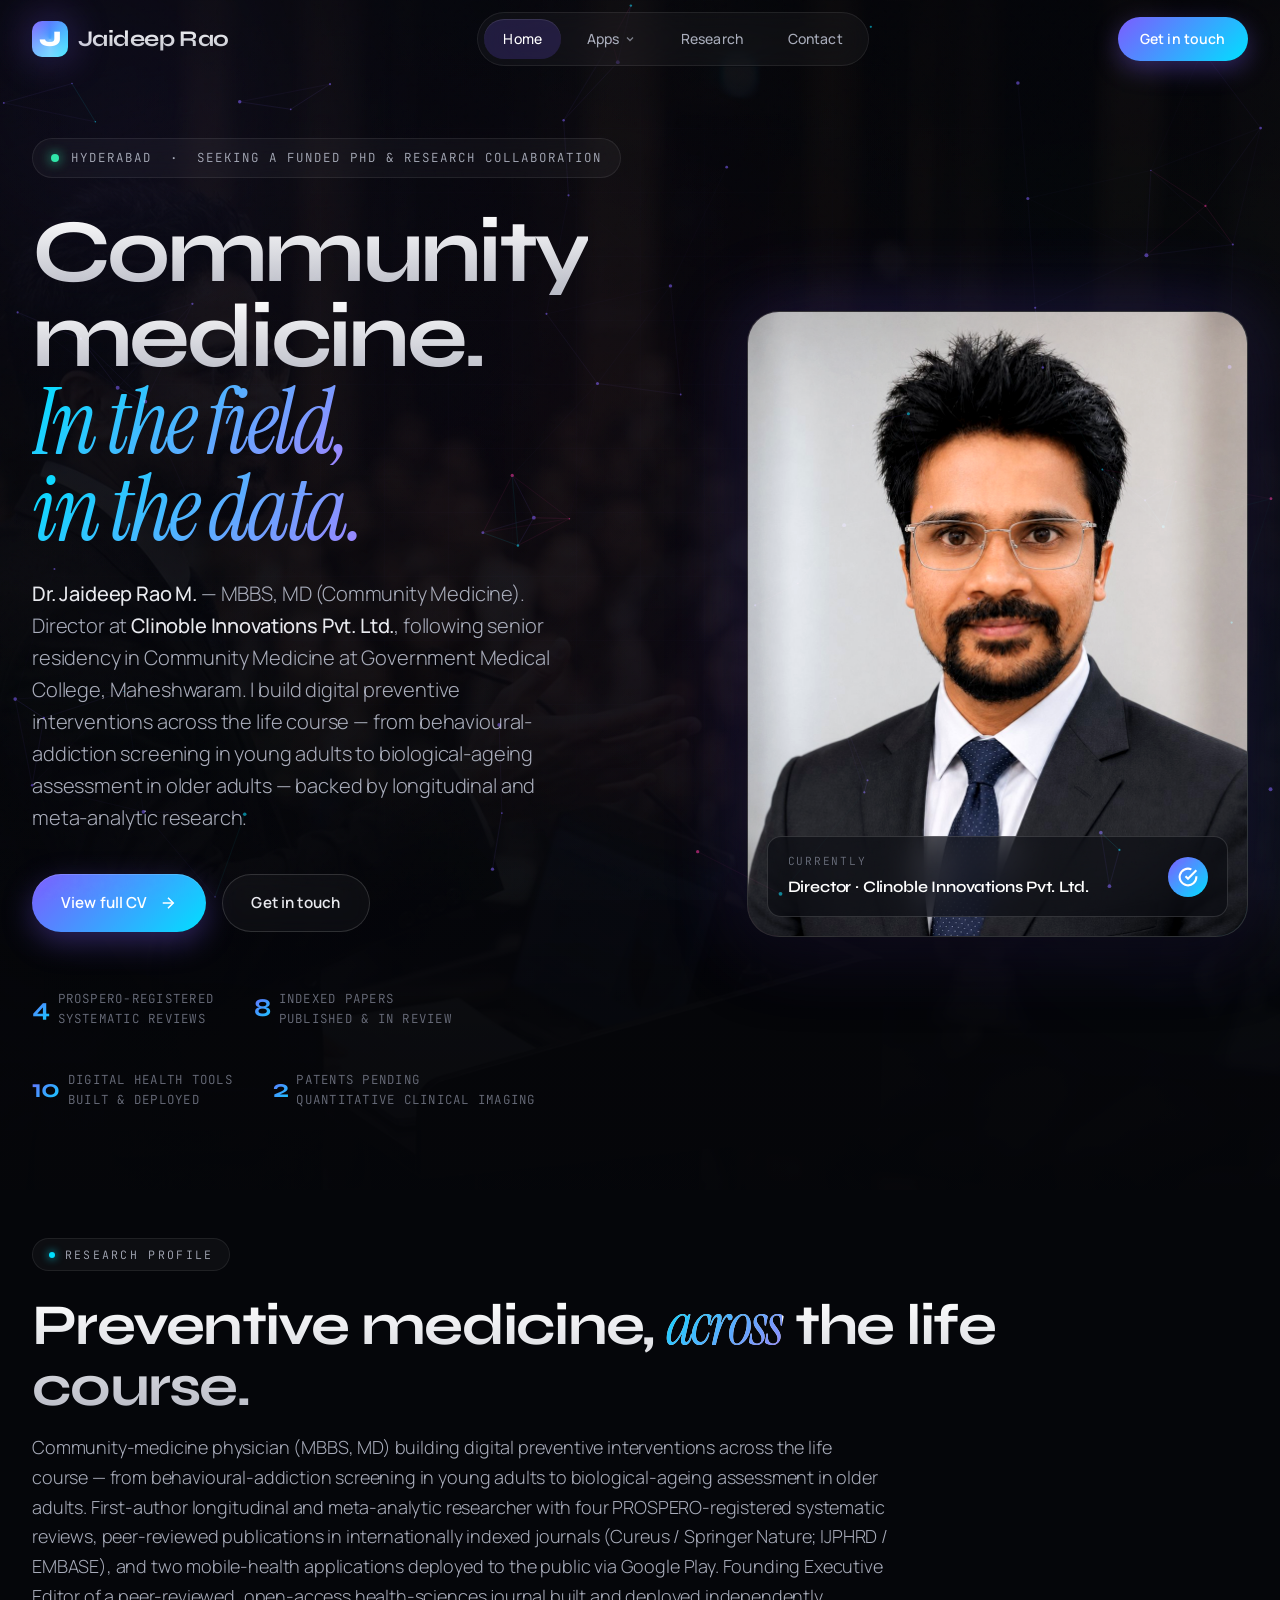
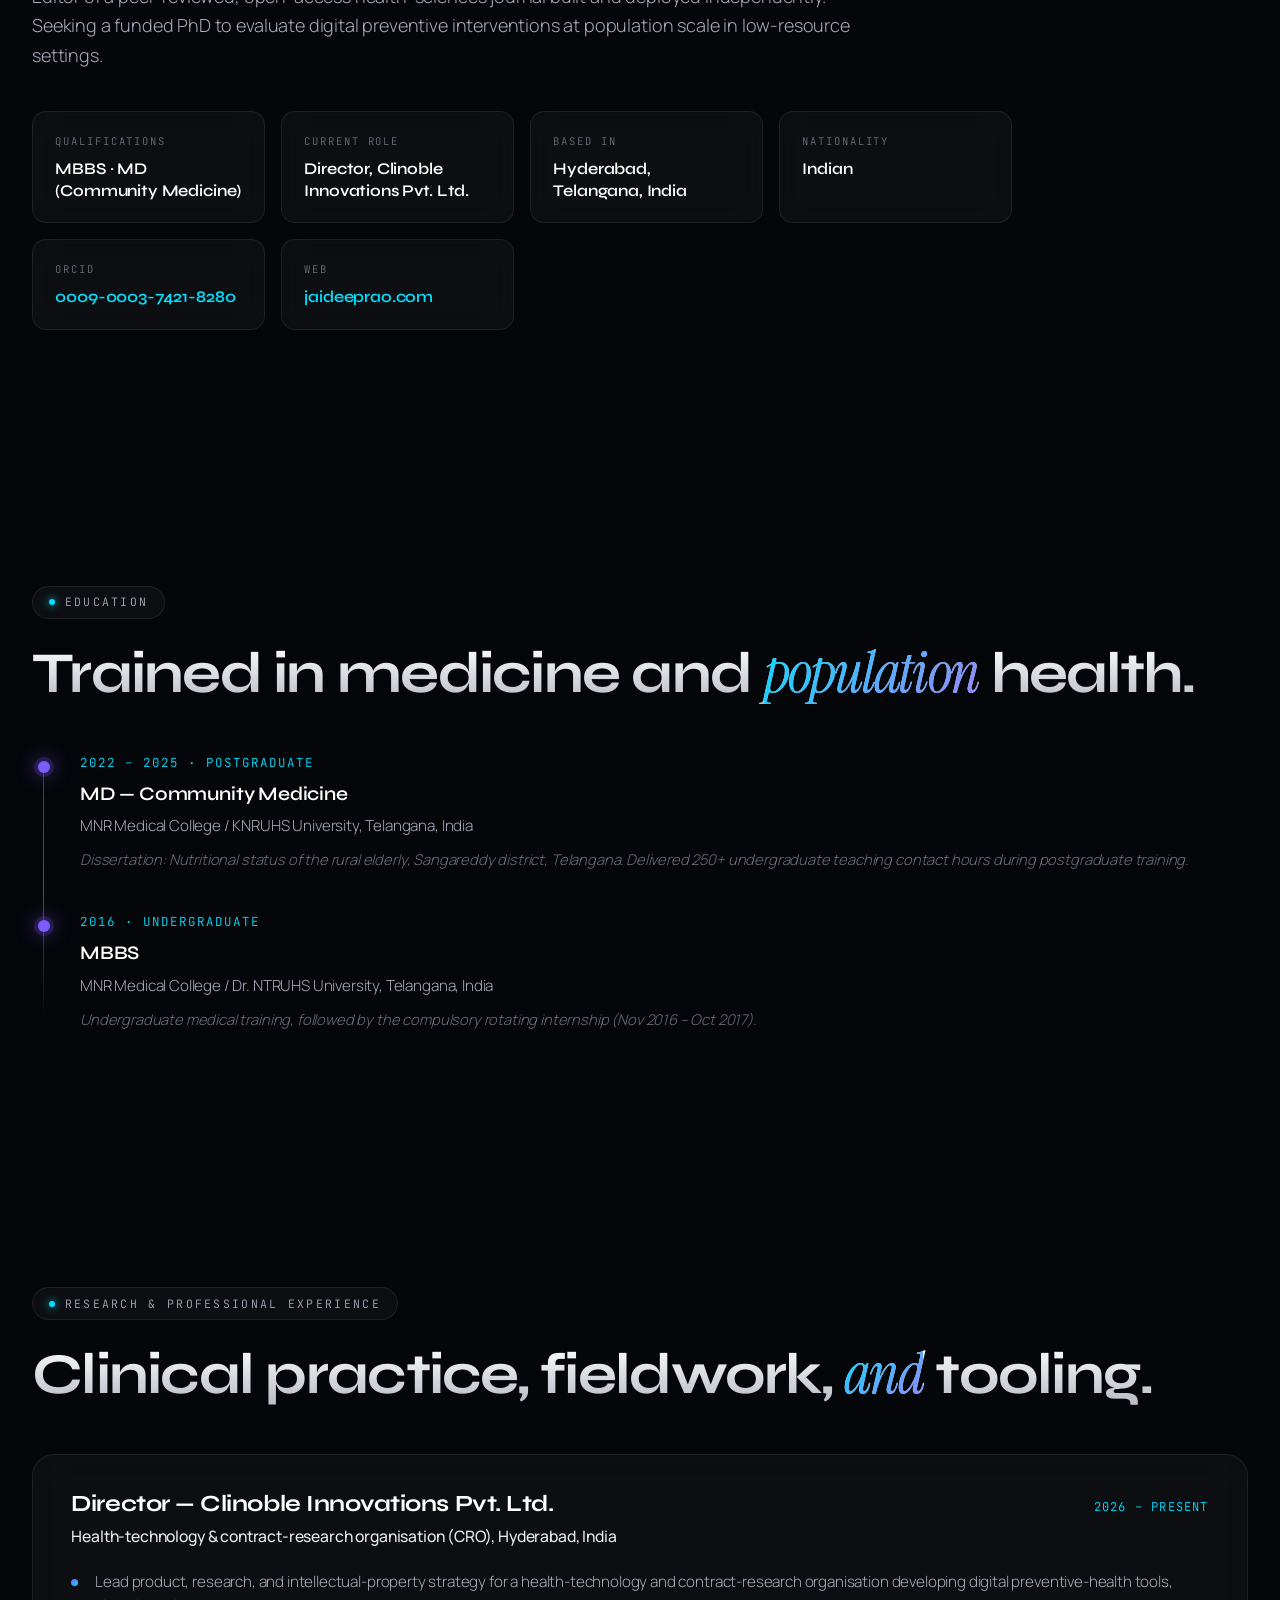
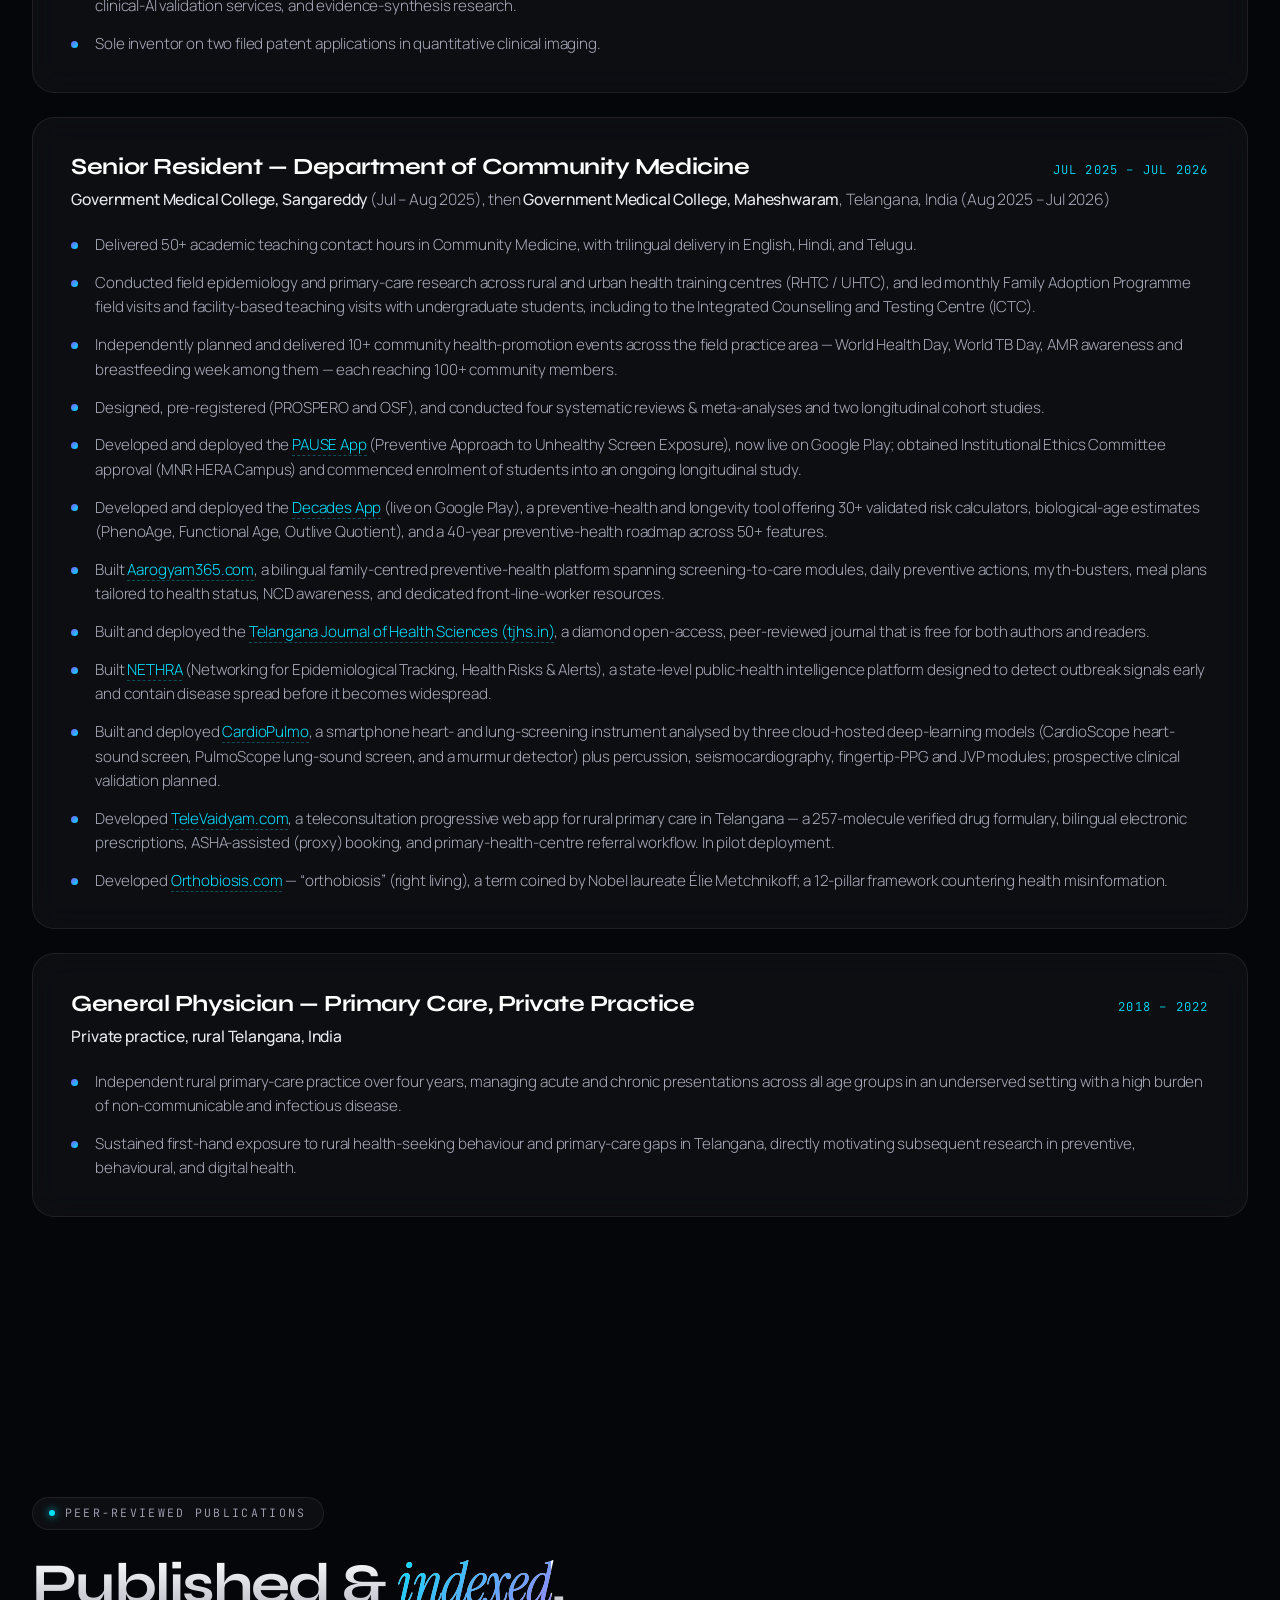
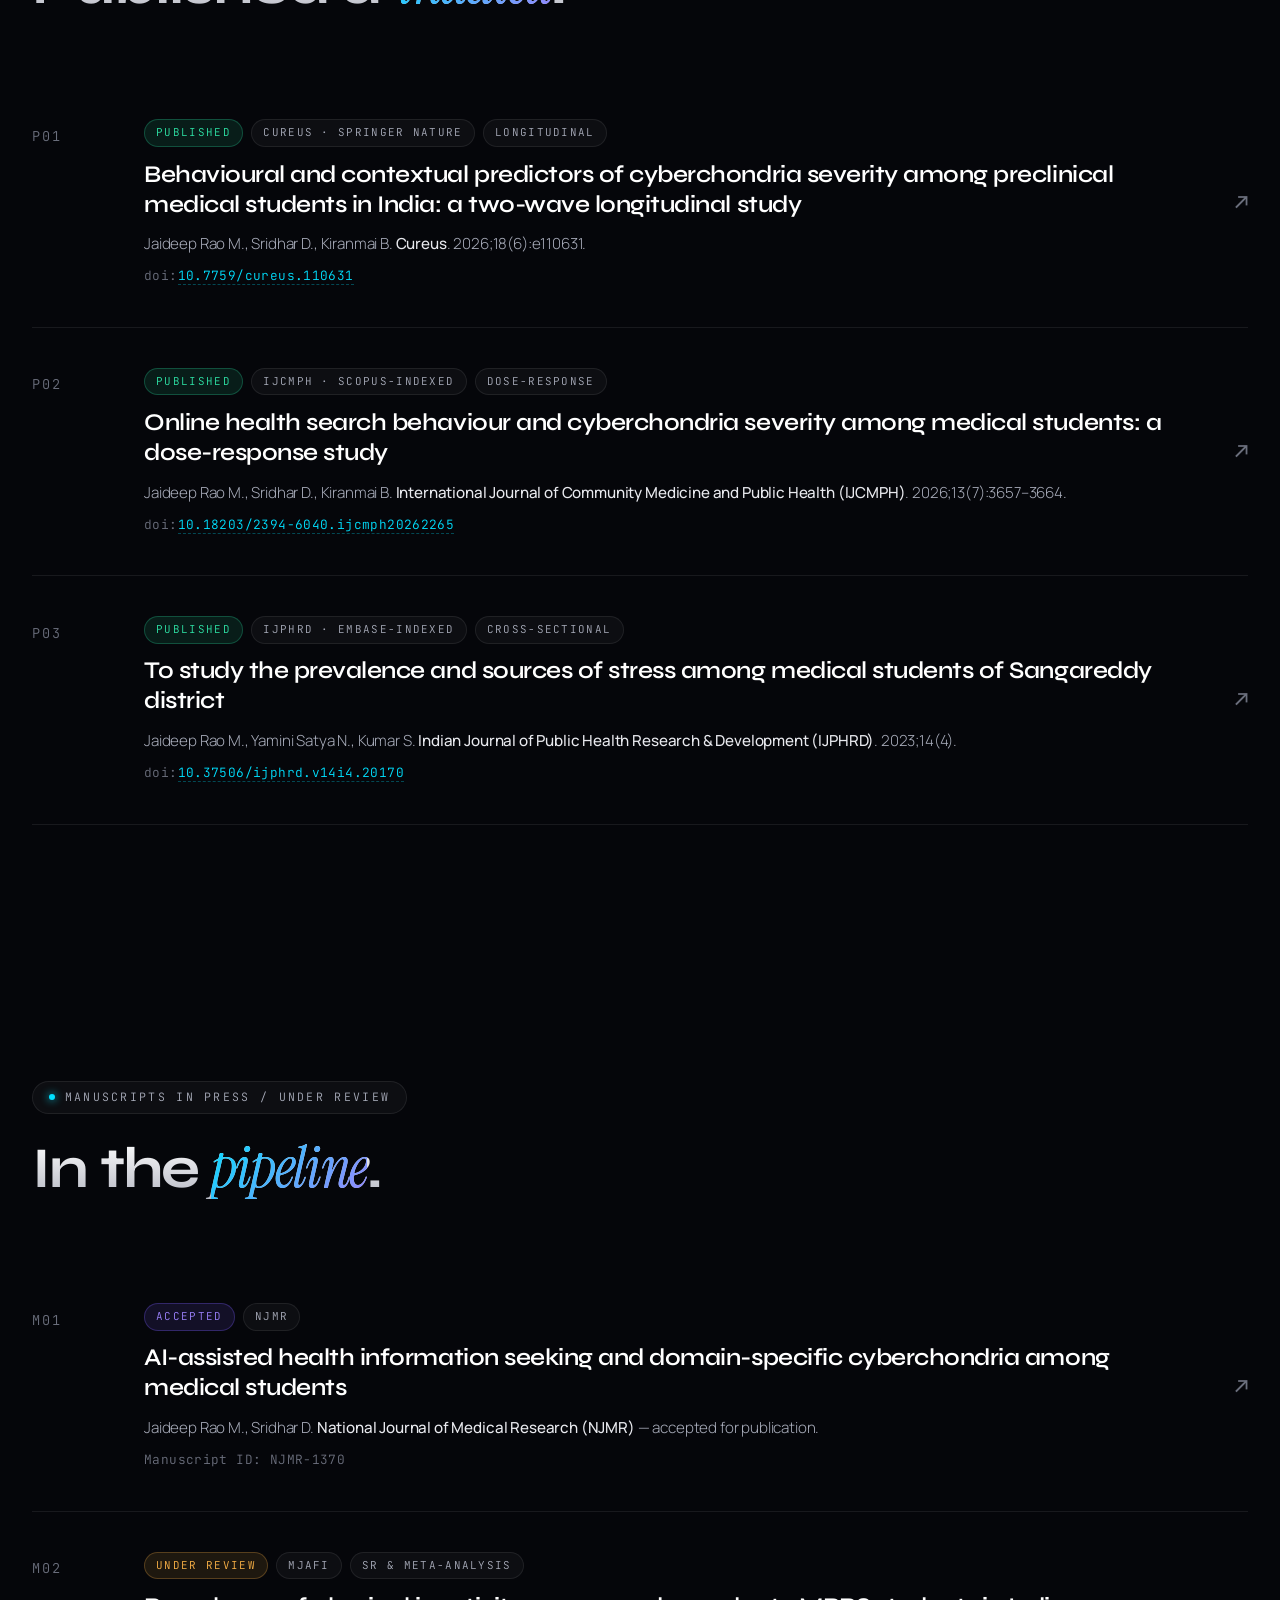
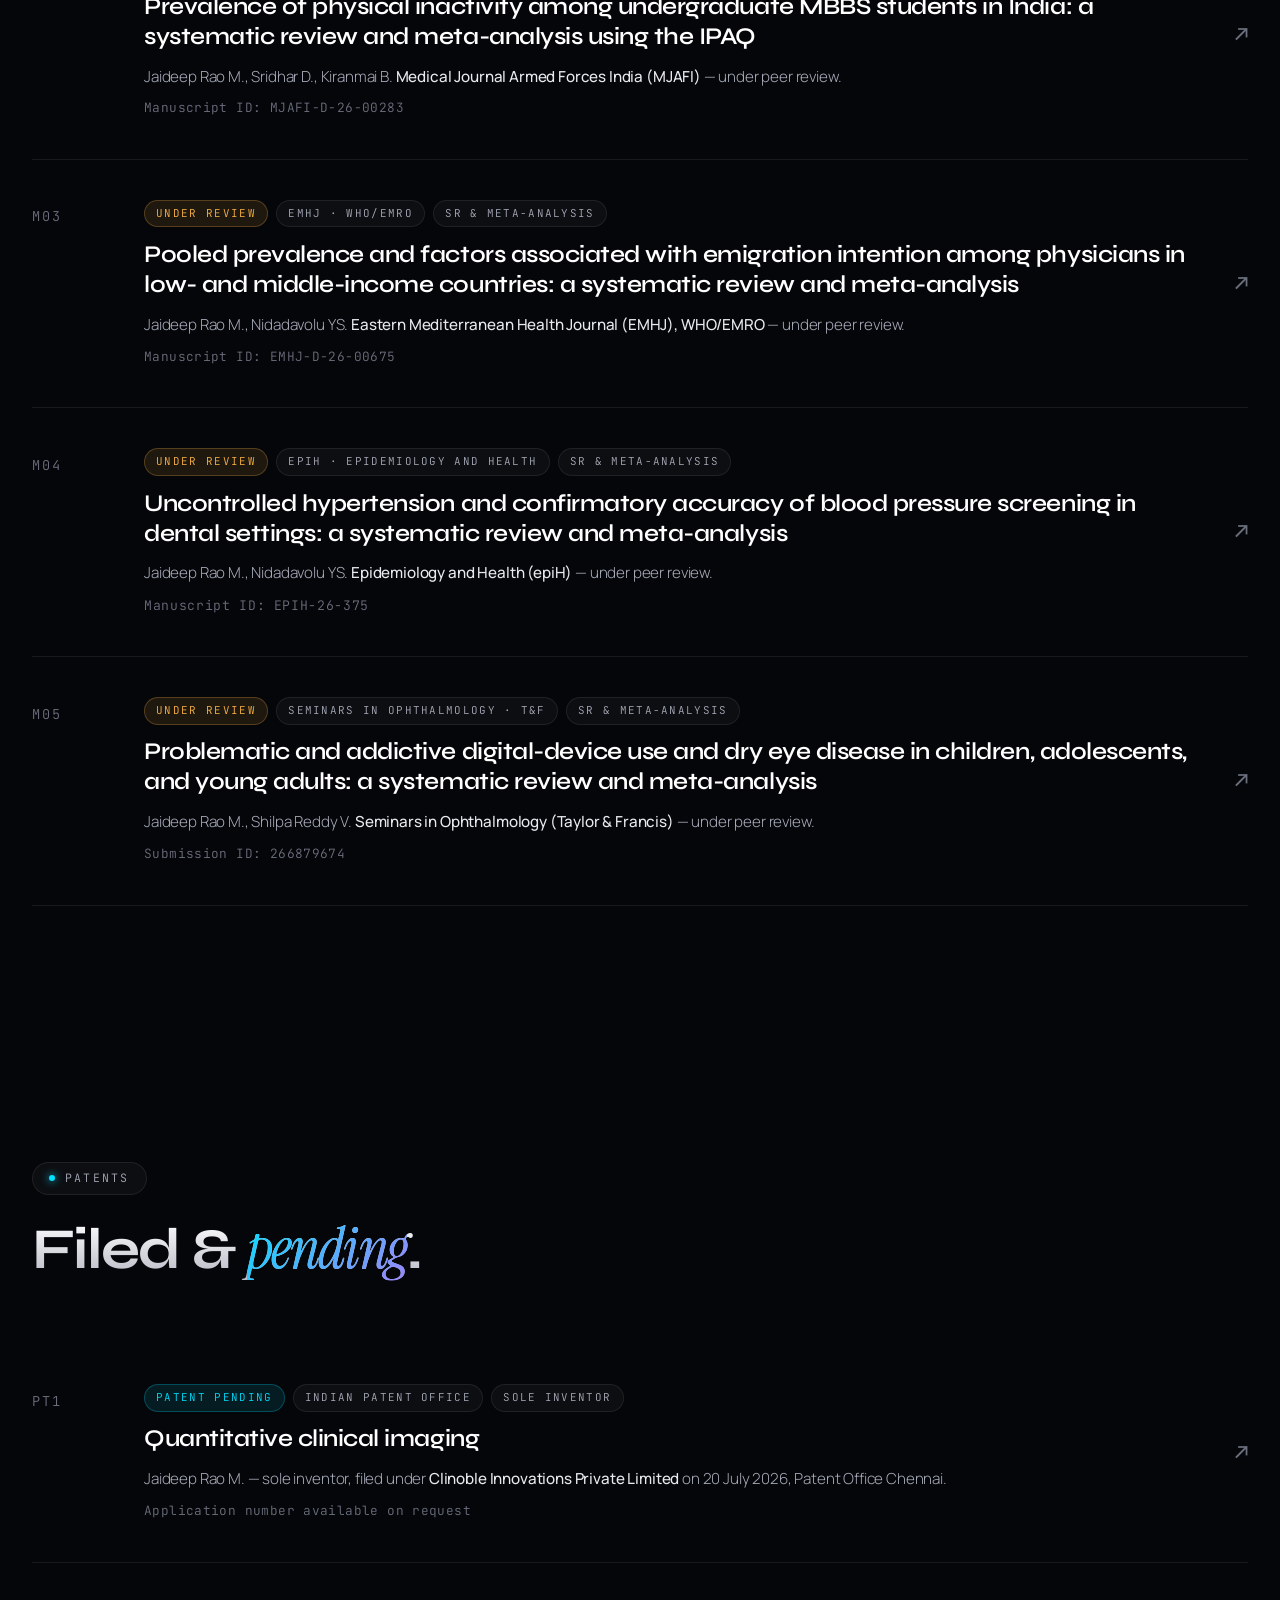
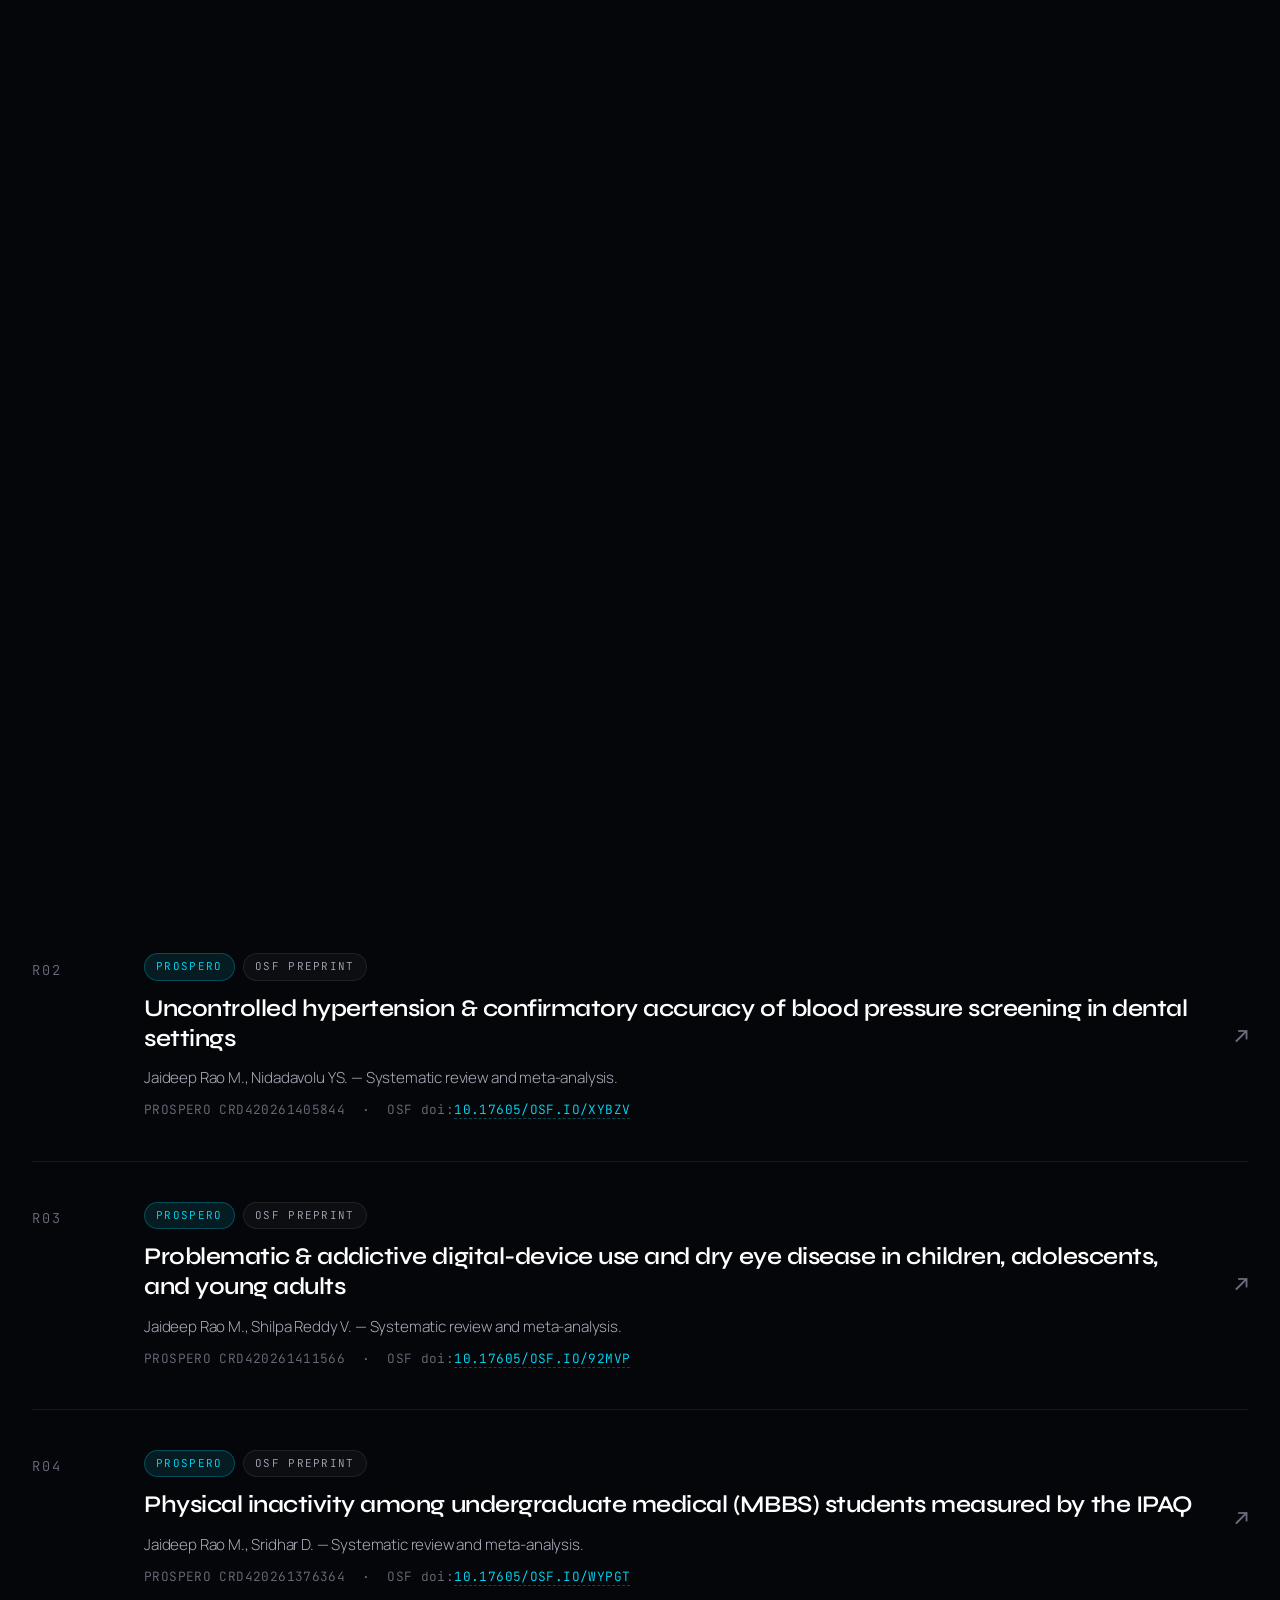
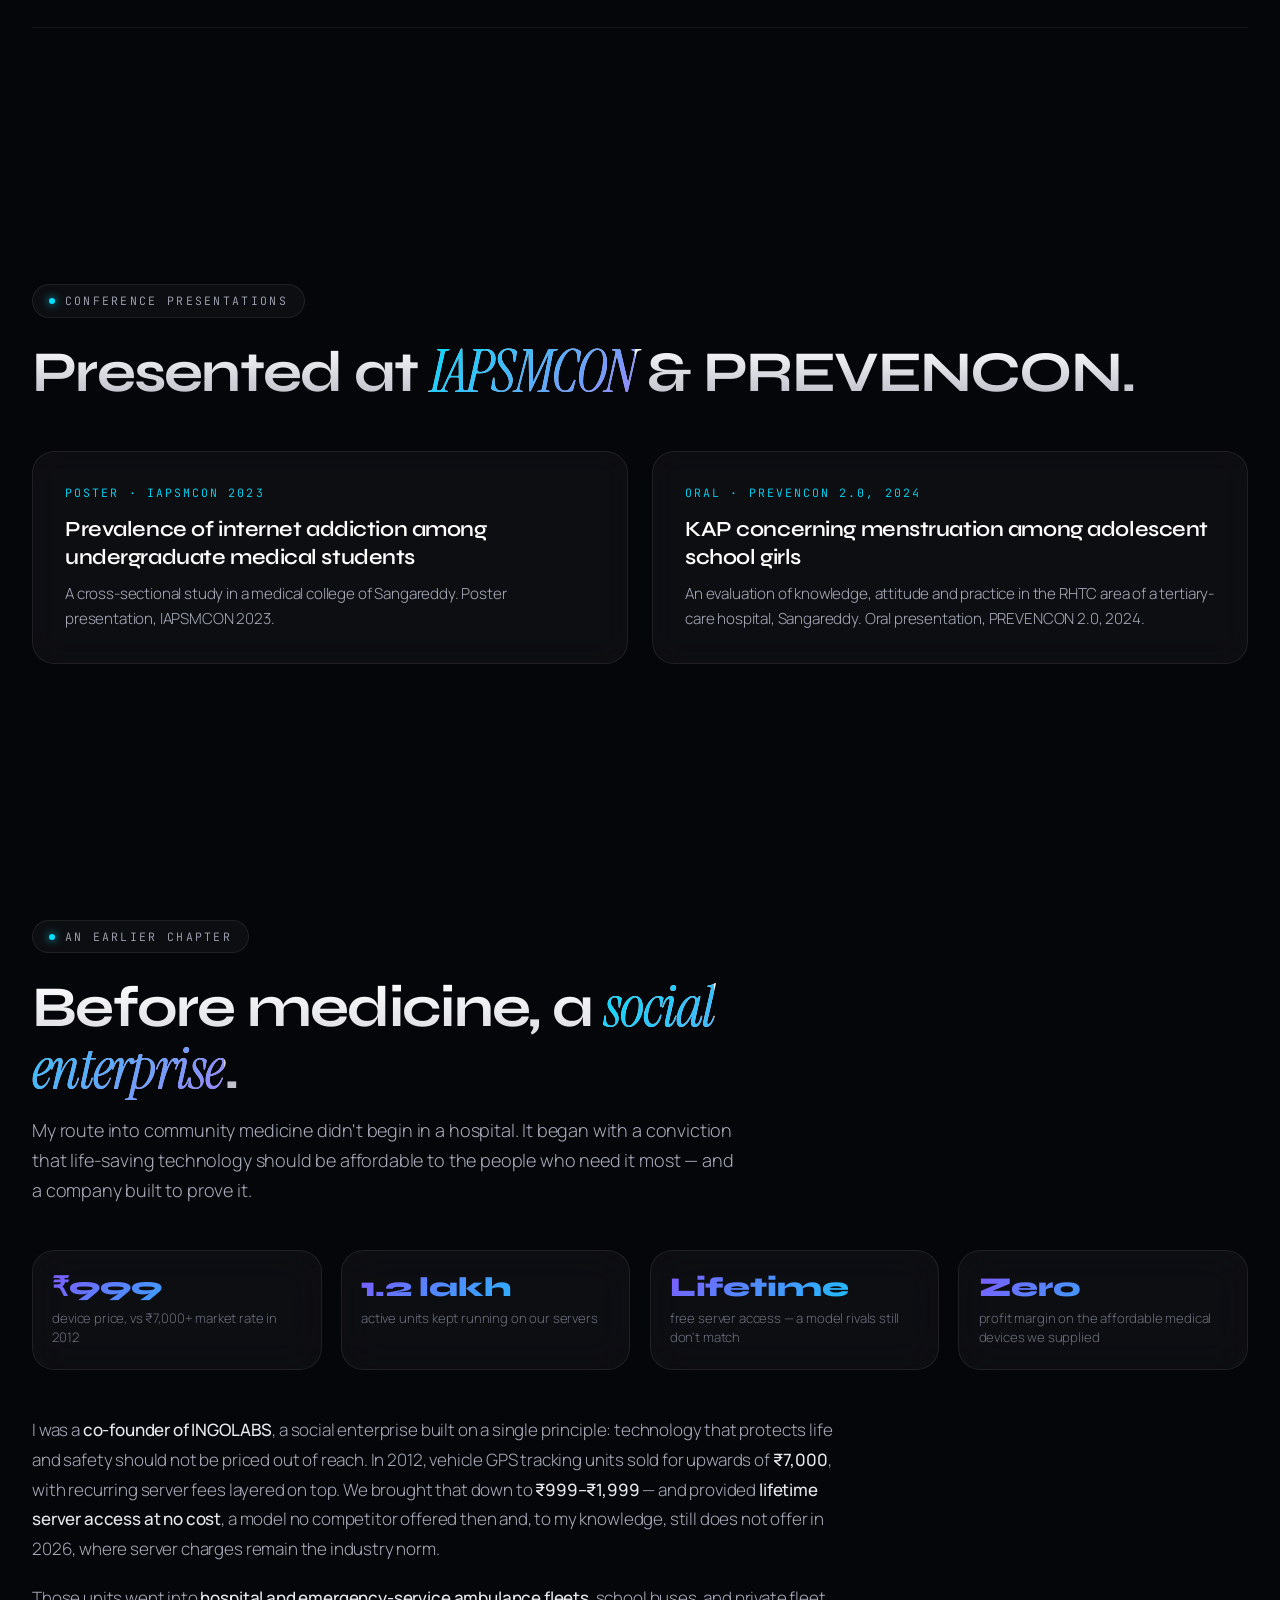
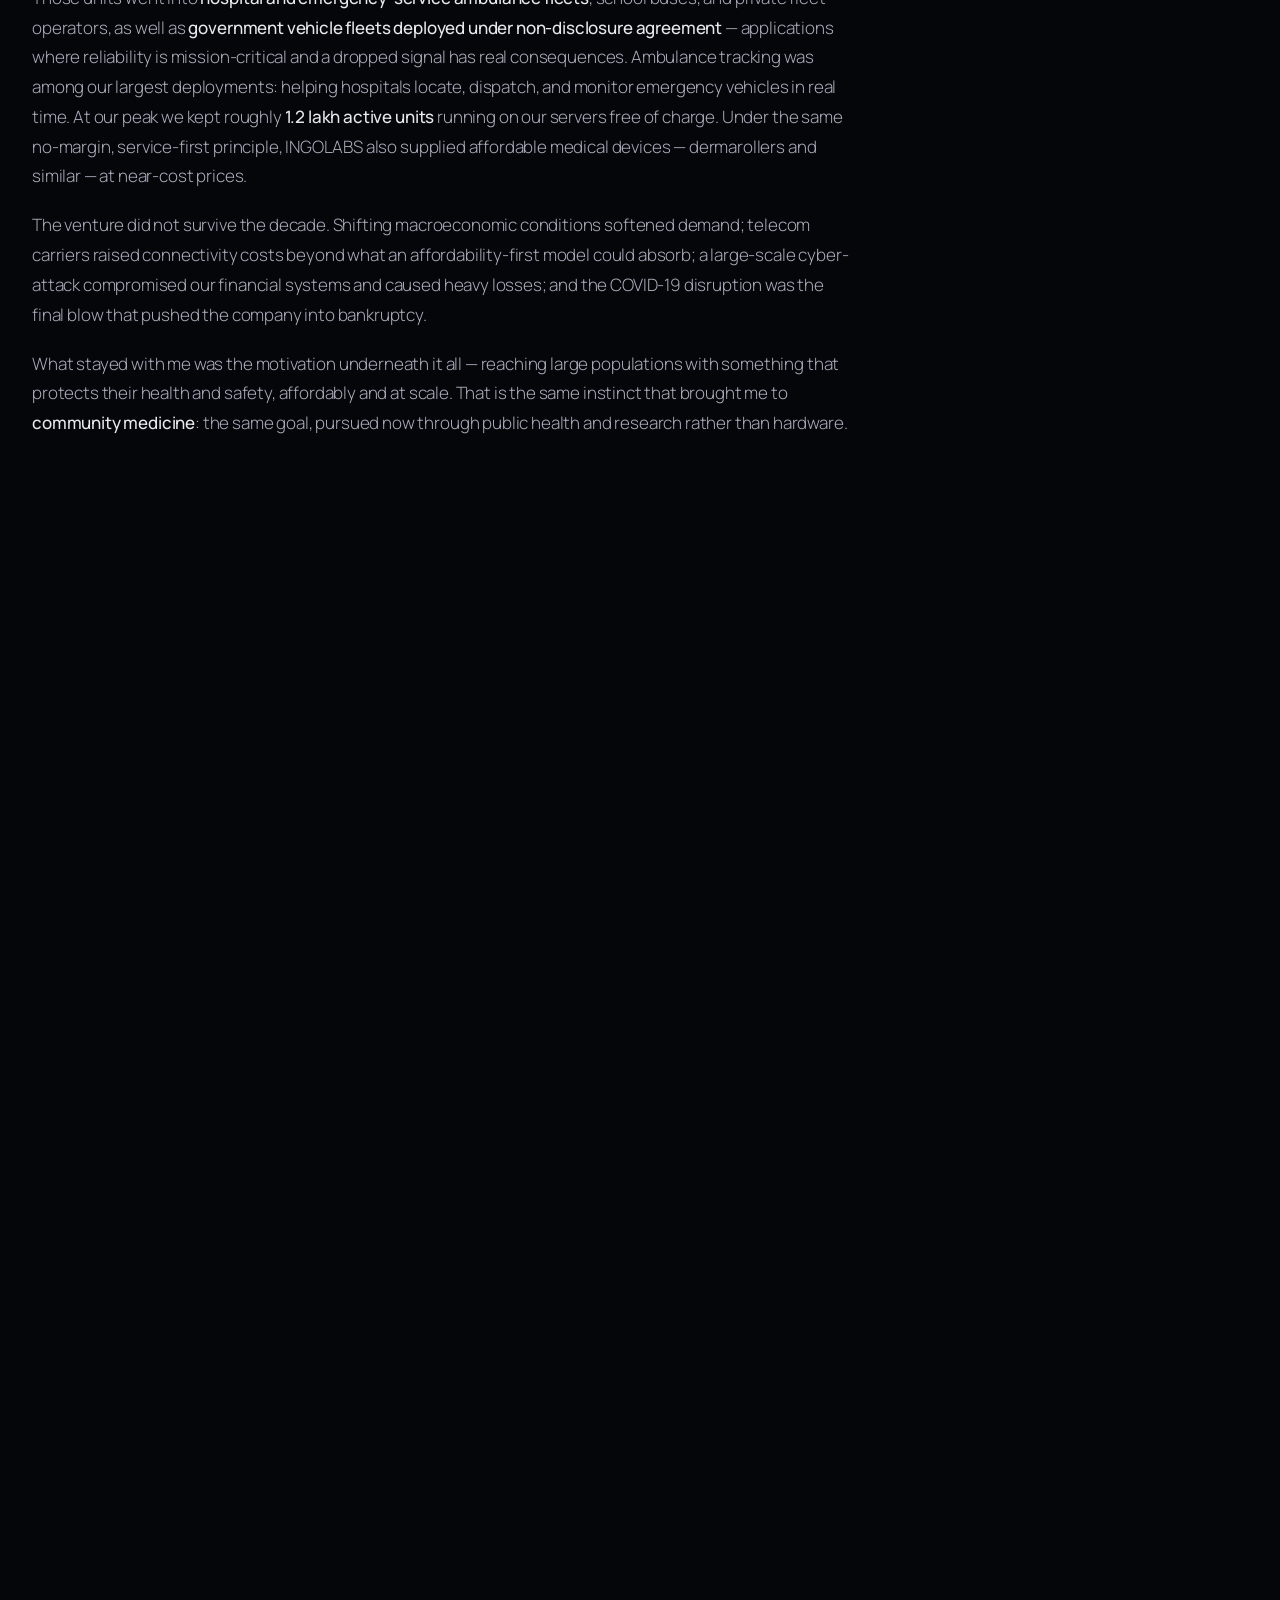
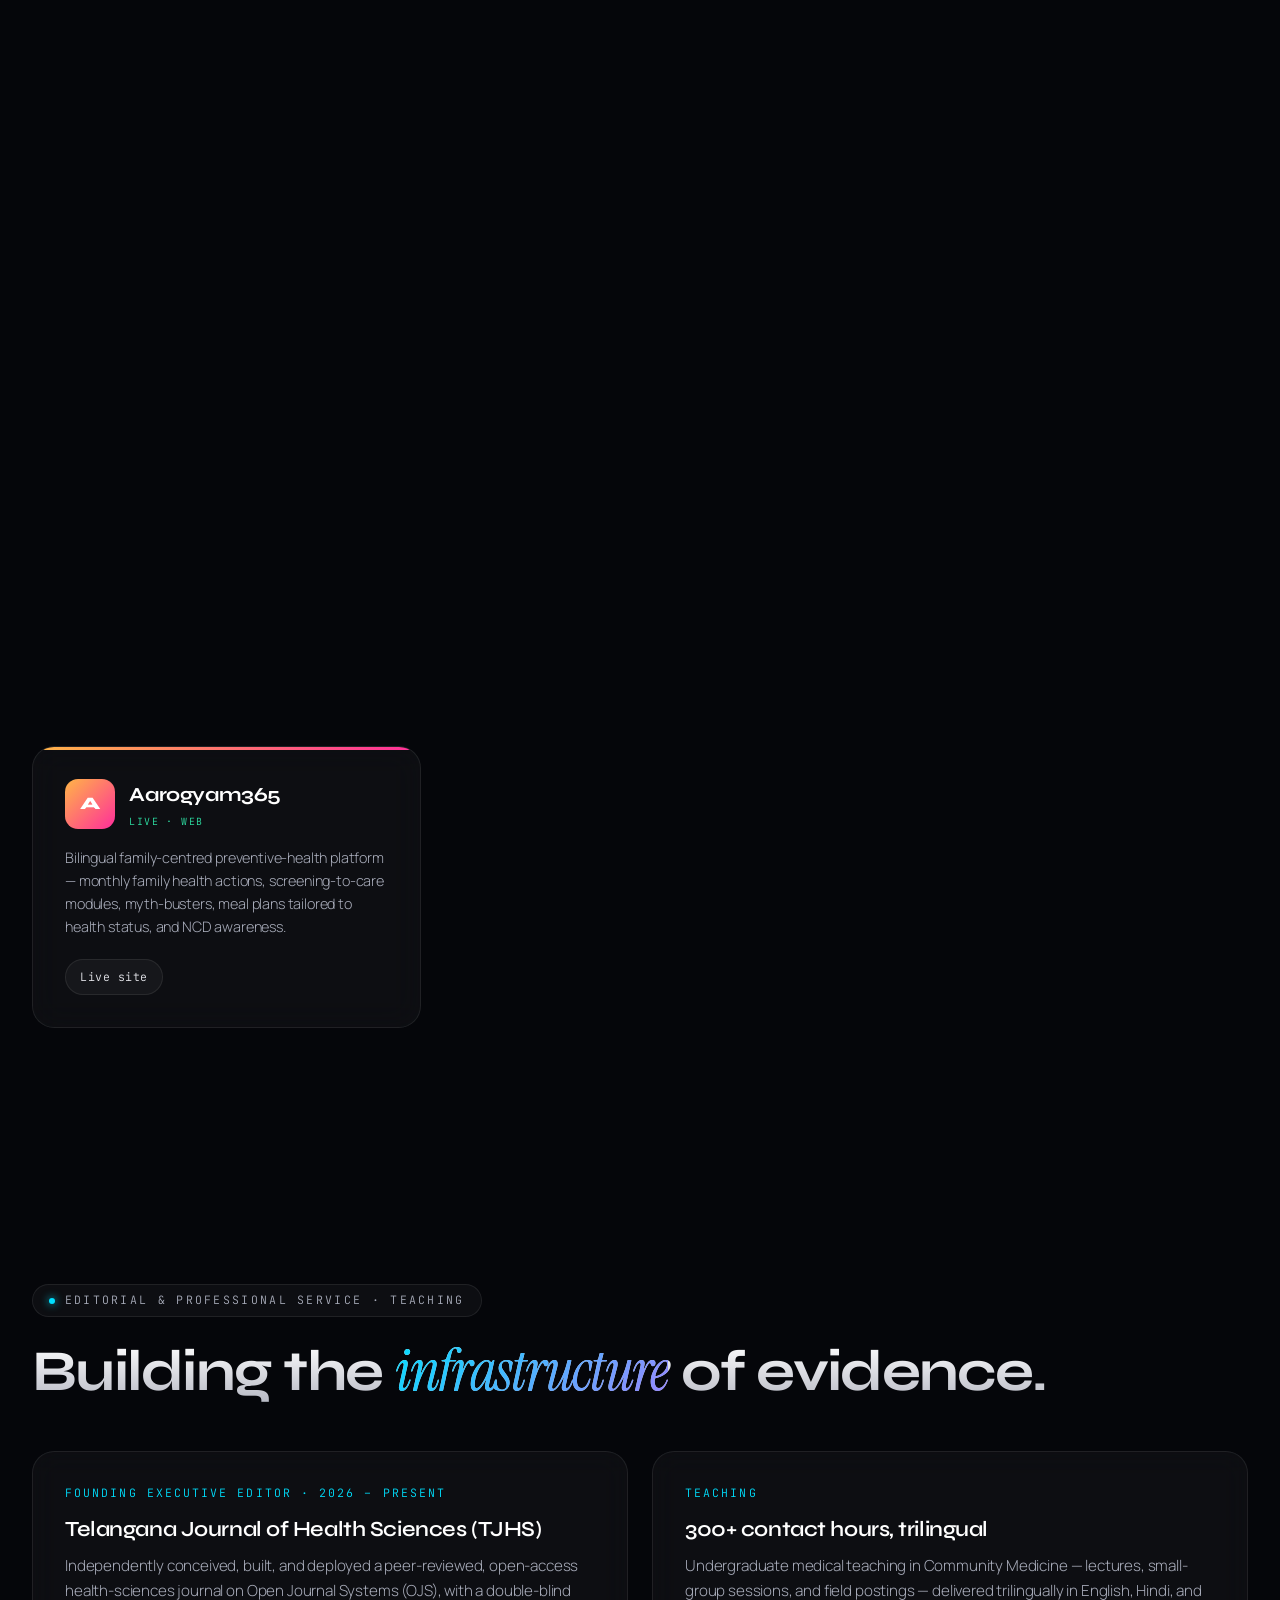
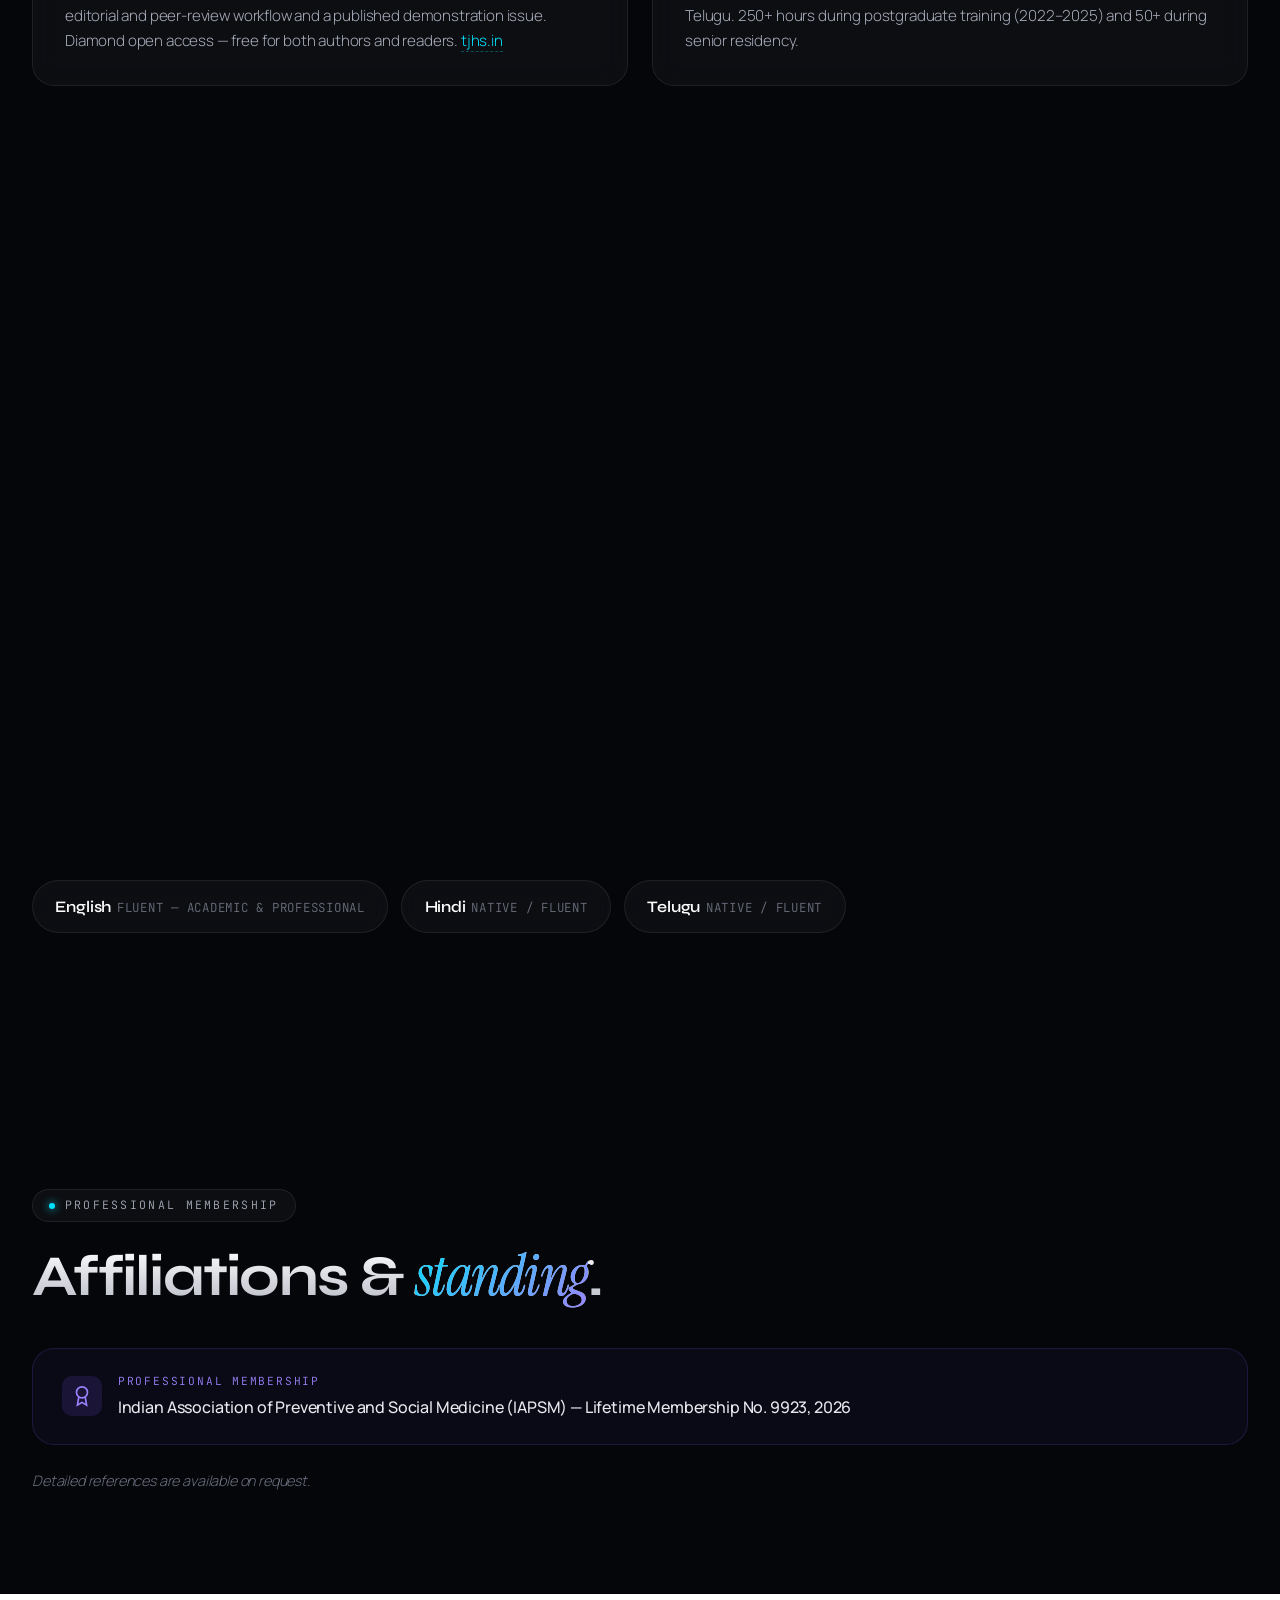
==== commit 885c6590: "up" ====
--- a/index.html
+++ b/index.html
@@ -321,7 +321,7 @@
         older adults. First-author longitudinal and meta-analytic researcher with four PROSPERO-registered
         systematic reviews, peer-reviewed publications in internationally indexed journals (Cureus /
         Springer Nature; IJPHRD / EMBASE), and two mobile-health applications deployed to the public via
-        Google Play, and EU clinical-evidence work (CER under MDR, Annex XIII performance evaluation under IVDR, PMCF/PSUR) delivered through Clinoble. Founding Executive Editor of a peer-reviewed, open-access health-sciences journal
+        Google Play. Founding Executive Editor of a peer-reviewed, open-access health-sciences journal
         built and deployed independently. Seeking a funded PhD to evaluate digital preventive interventions
         at population scale in low-resource settings.
       </p>
@@ -398,8 +398,7 @@
         <div class="xp-org"><strong>Health-technology &amp; contract-research organisation (CRO), Hyderabad, India</strong></div>
         <ul class="xp-list">
           <li>Lead product, research, and intellectual-property strategy for a health-technology and contract-research organisation developing digital preventive-health tools, clinical-AI validation services, and evidence-synthesis research.</li>
-          <li>Sole inventor on two filed patent applications in quantitative clinical imaging; lead product, research, and IP strategy.</li>
-          <li>Physician-author for <strong>EU clinical evidence</strong> — Clinical Evaluation Reports and updates to MEDDEV 2.7/1 Rev 4 under the MDR, and Annex XIII performance evaluation under the IVDR; Notified Body deficiency responses, state-of-the-art chapters, PMCF and PSUR, and MDCG 2020-5 equivalence and gap analysis, scoped to SaMD, monitoring and Class I/IIa devices, and to IVDs.</li>
+          <li>Sole inventor on two filed patent applications in quantitative clinical imaging.</li>
         </ul>
       </div>
       <div class="xp reveal reveal-delay-1">
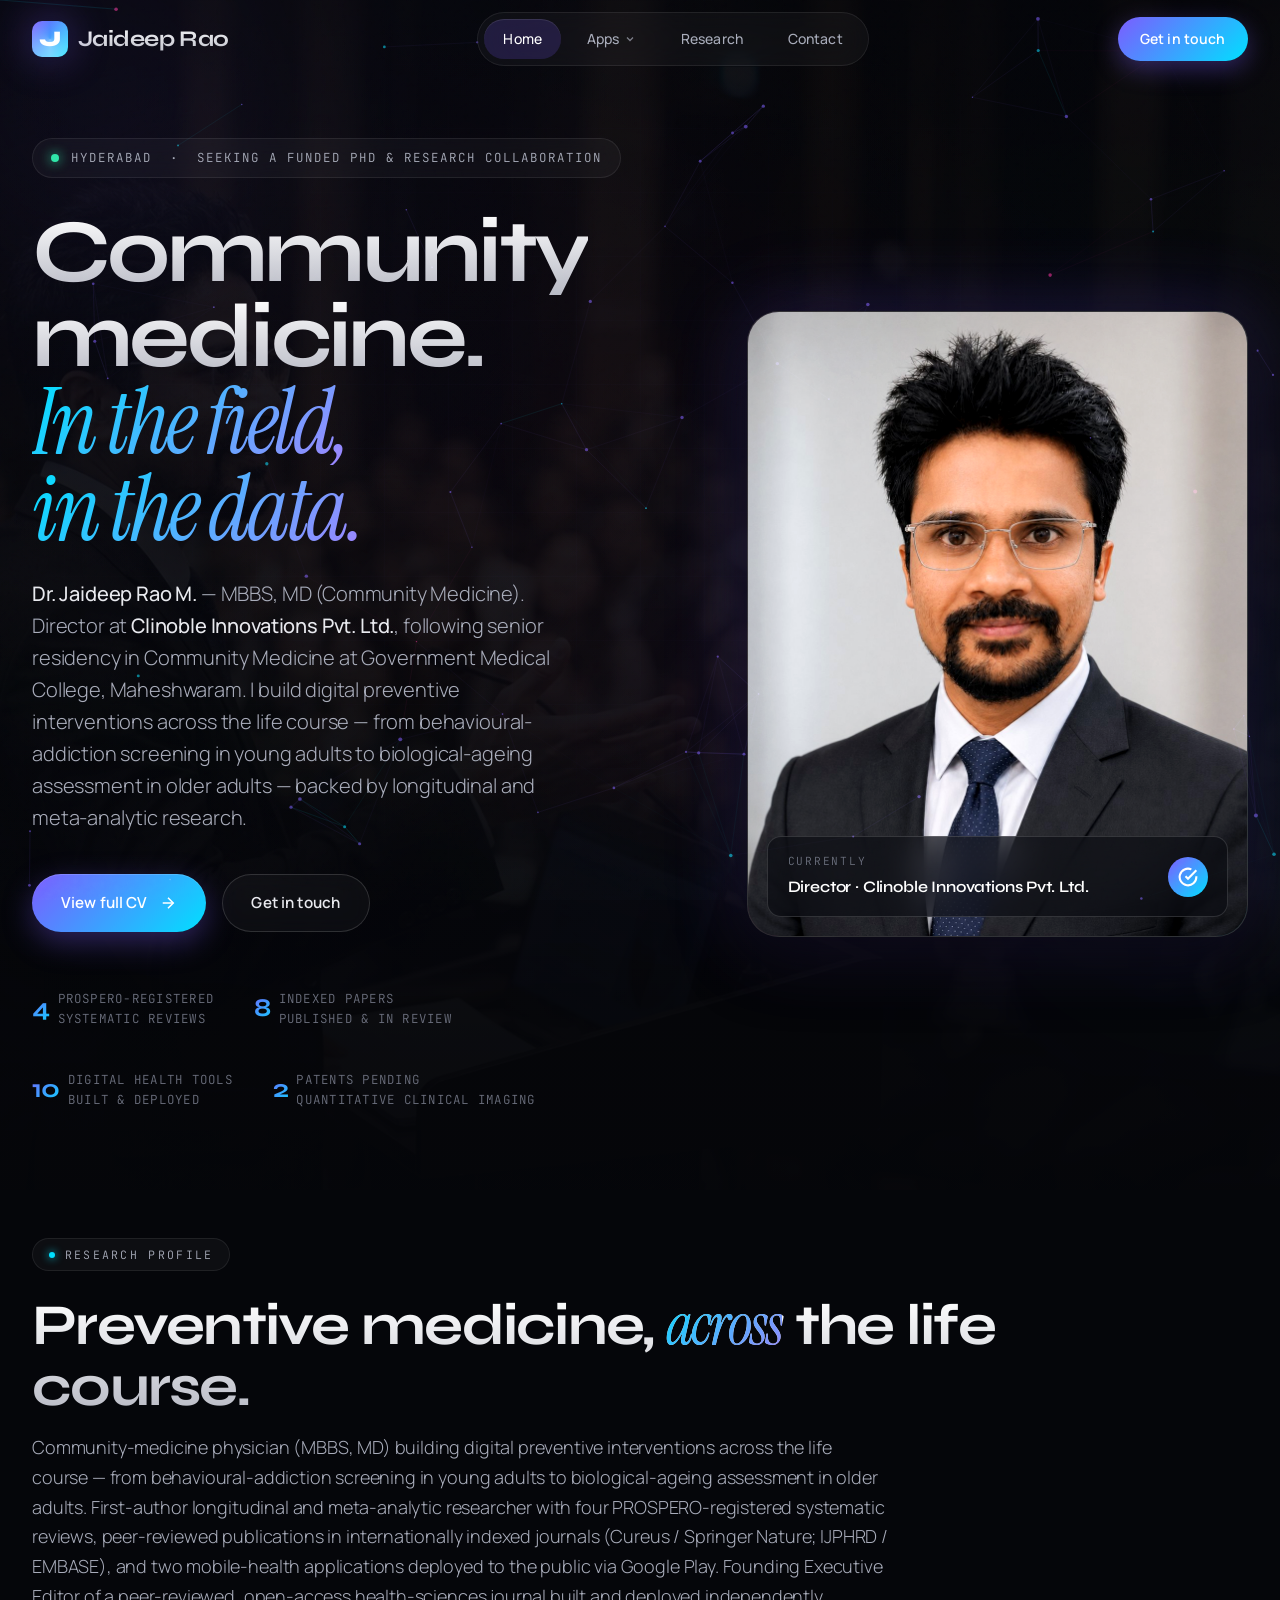
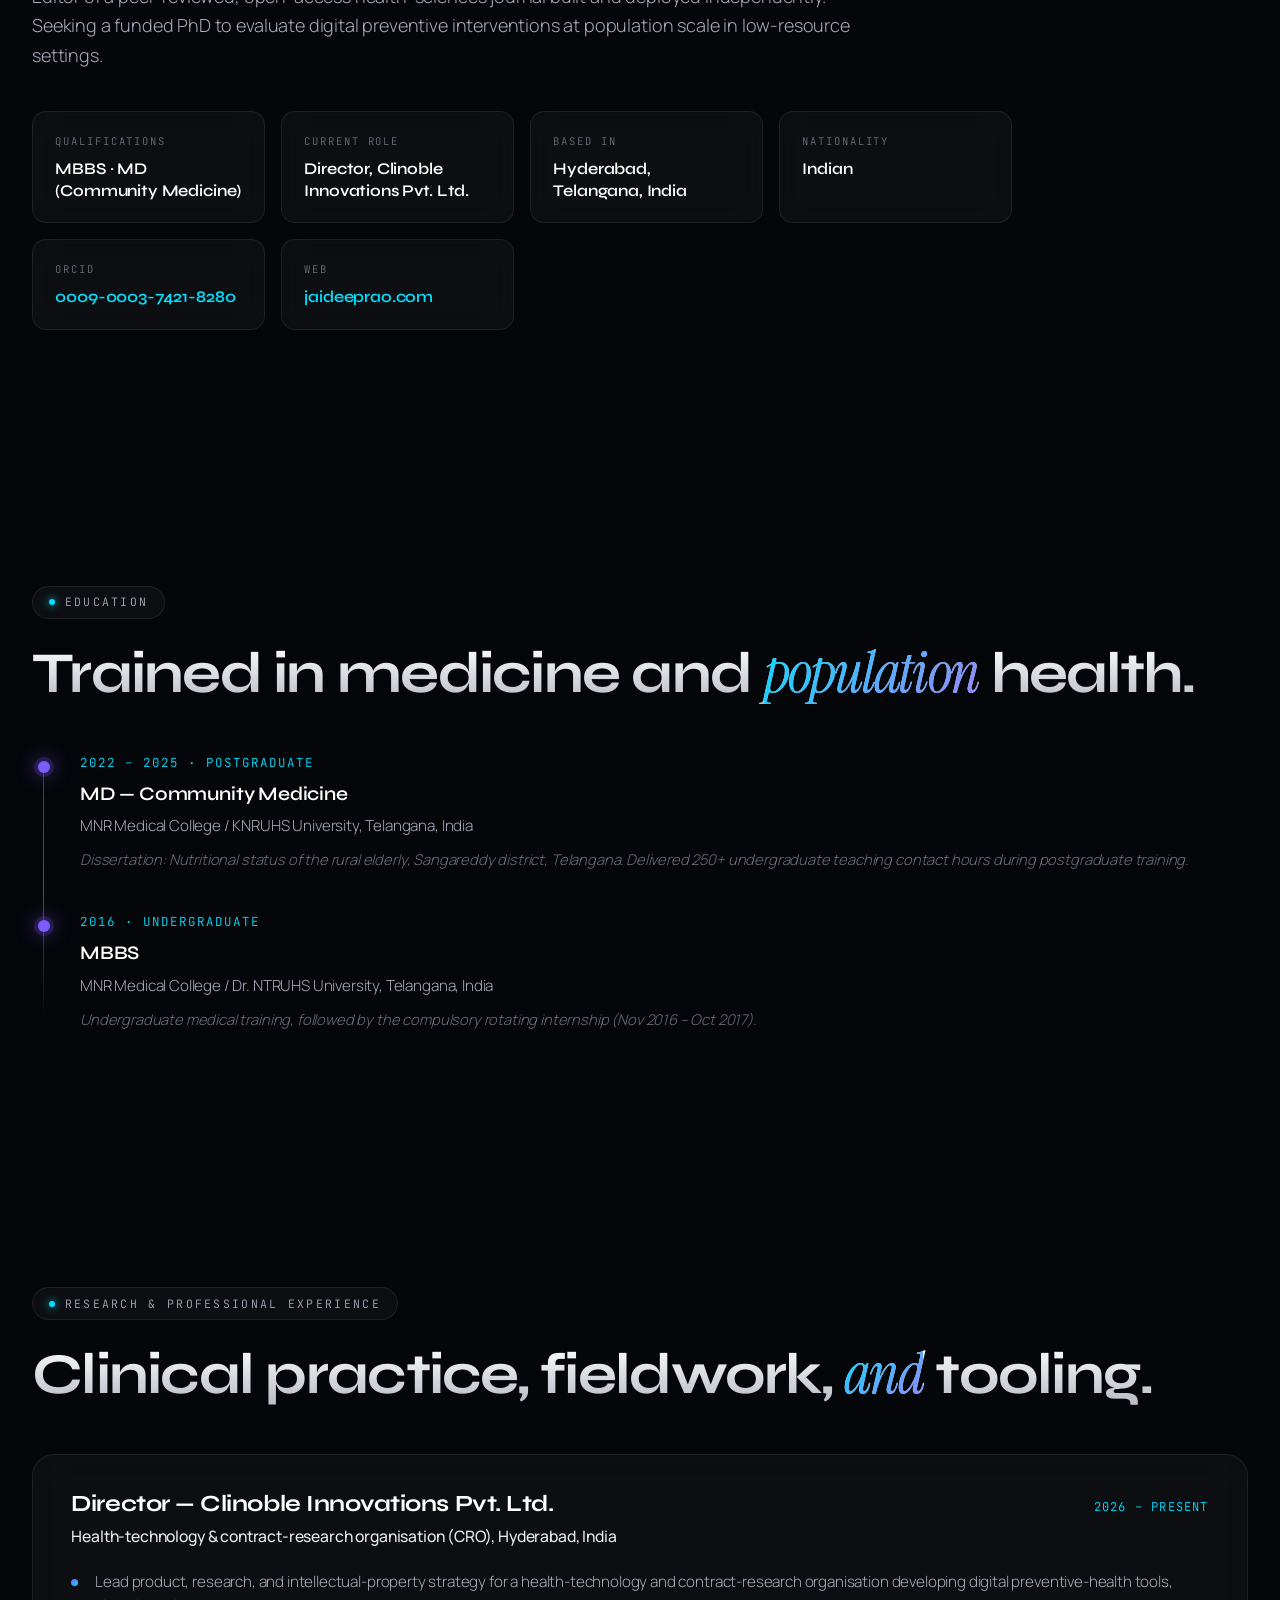
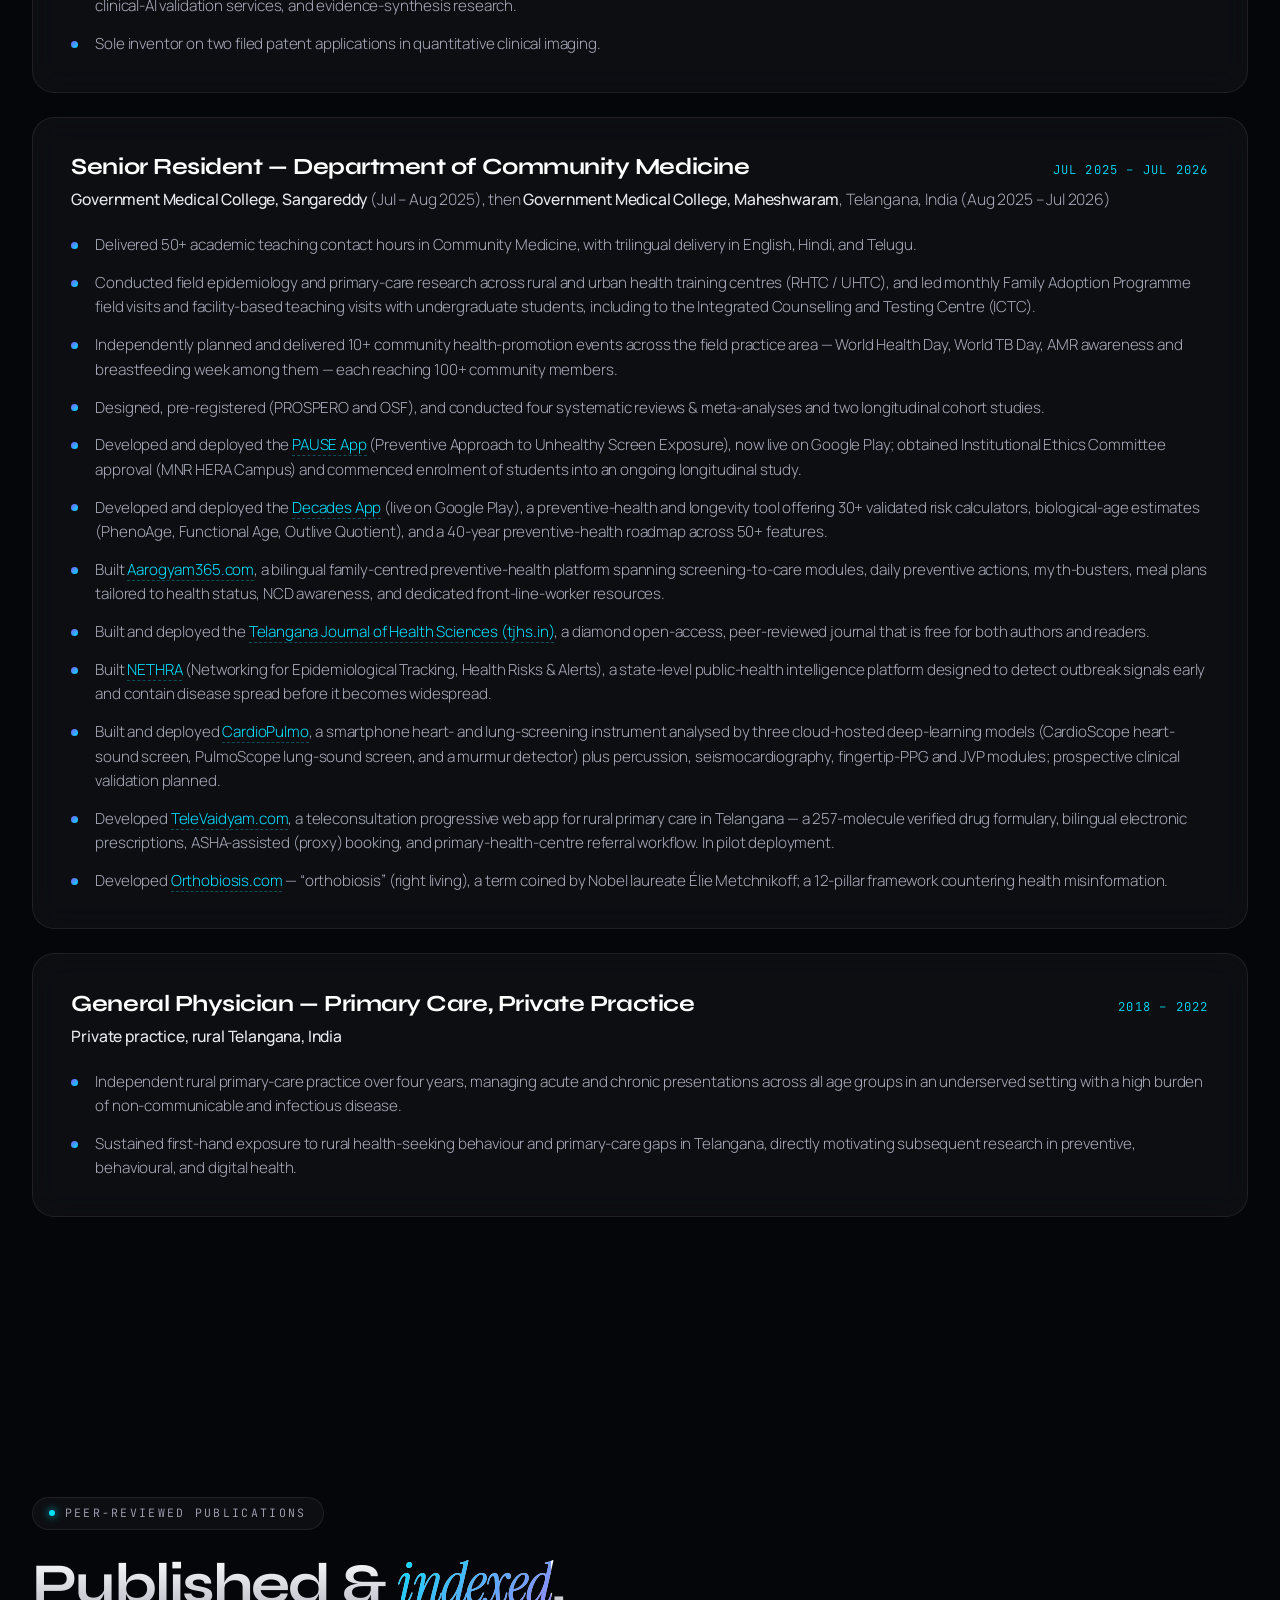
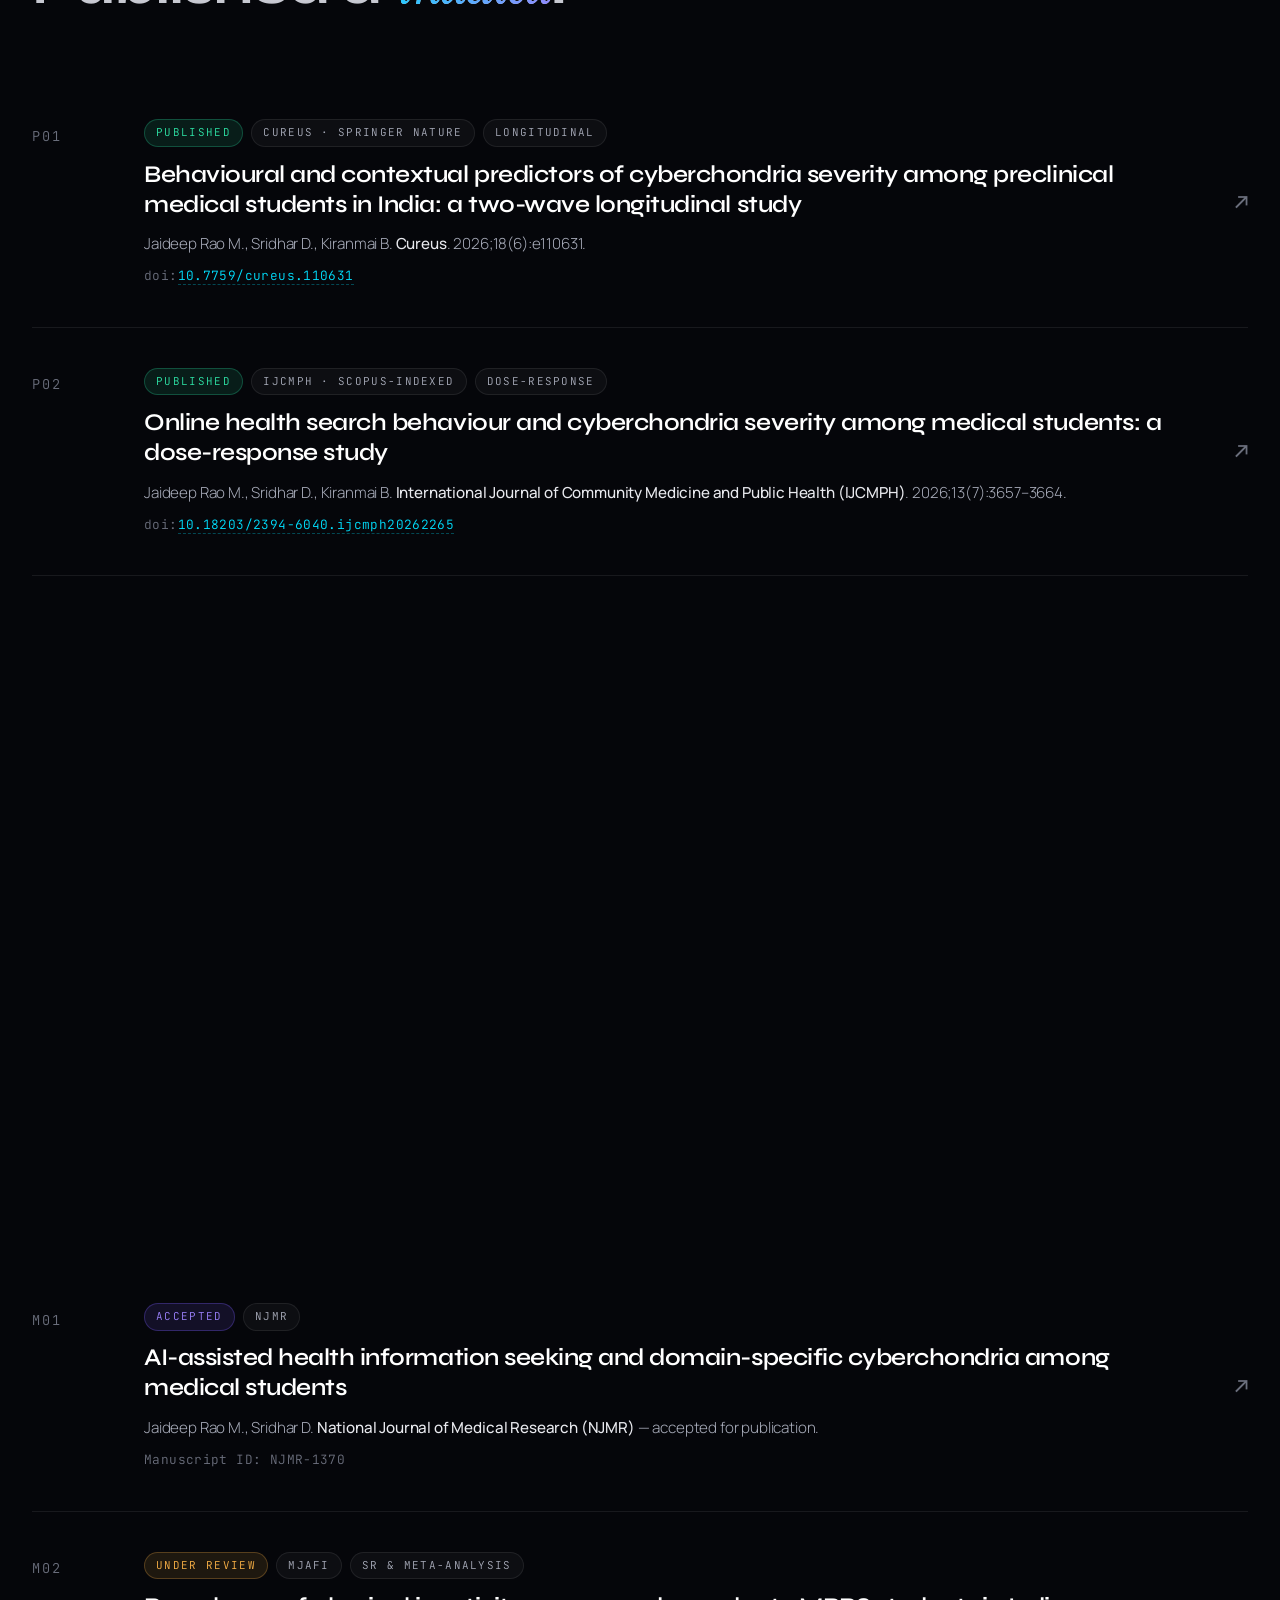
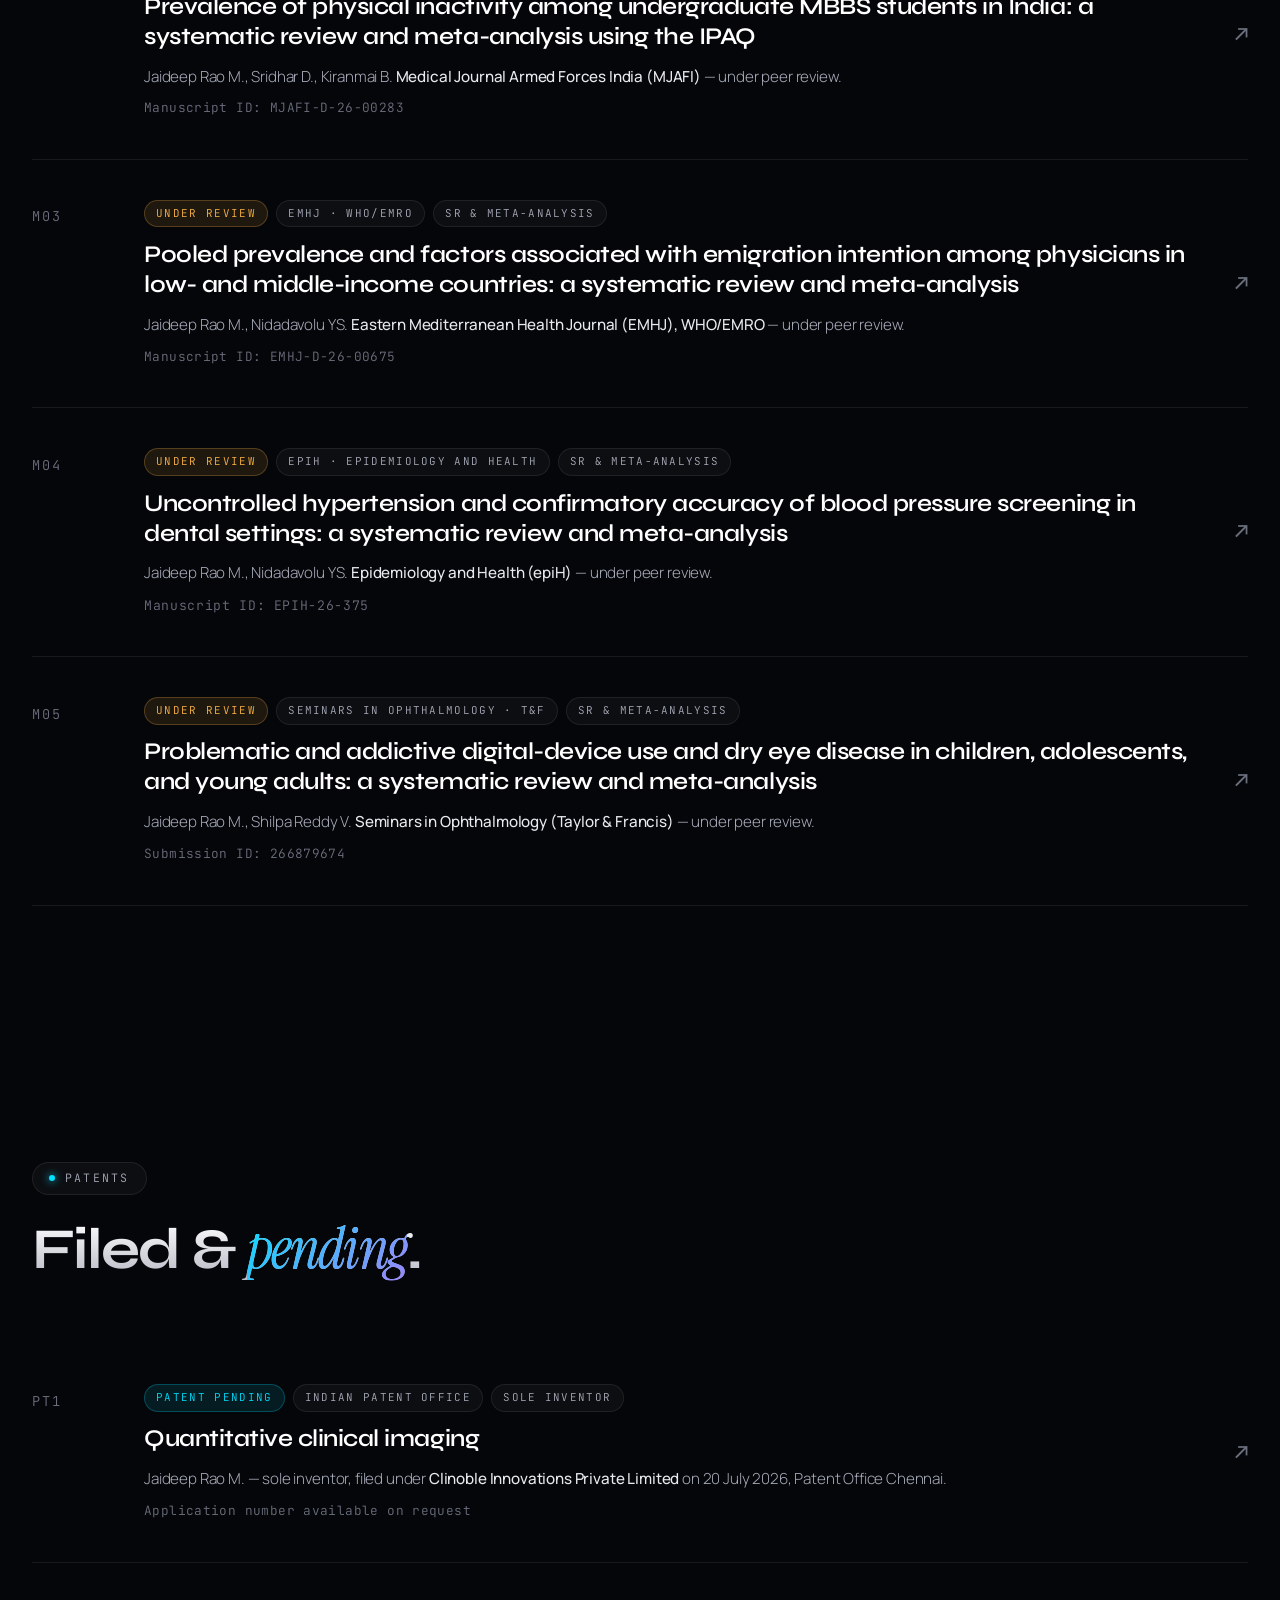
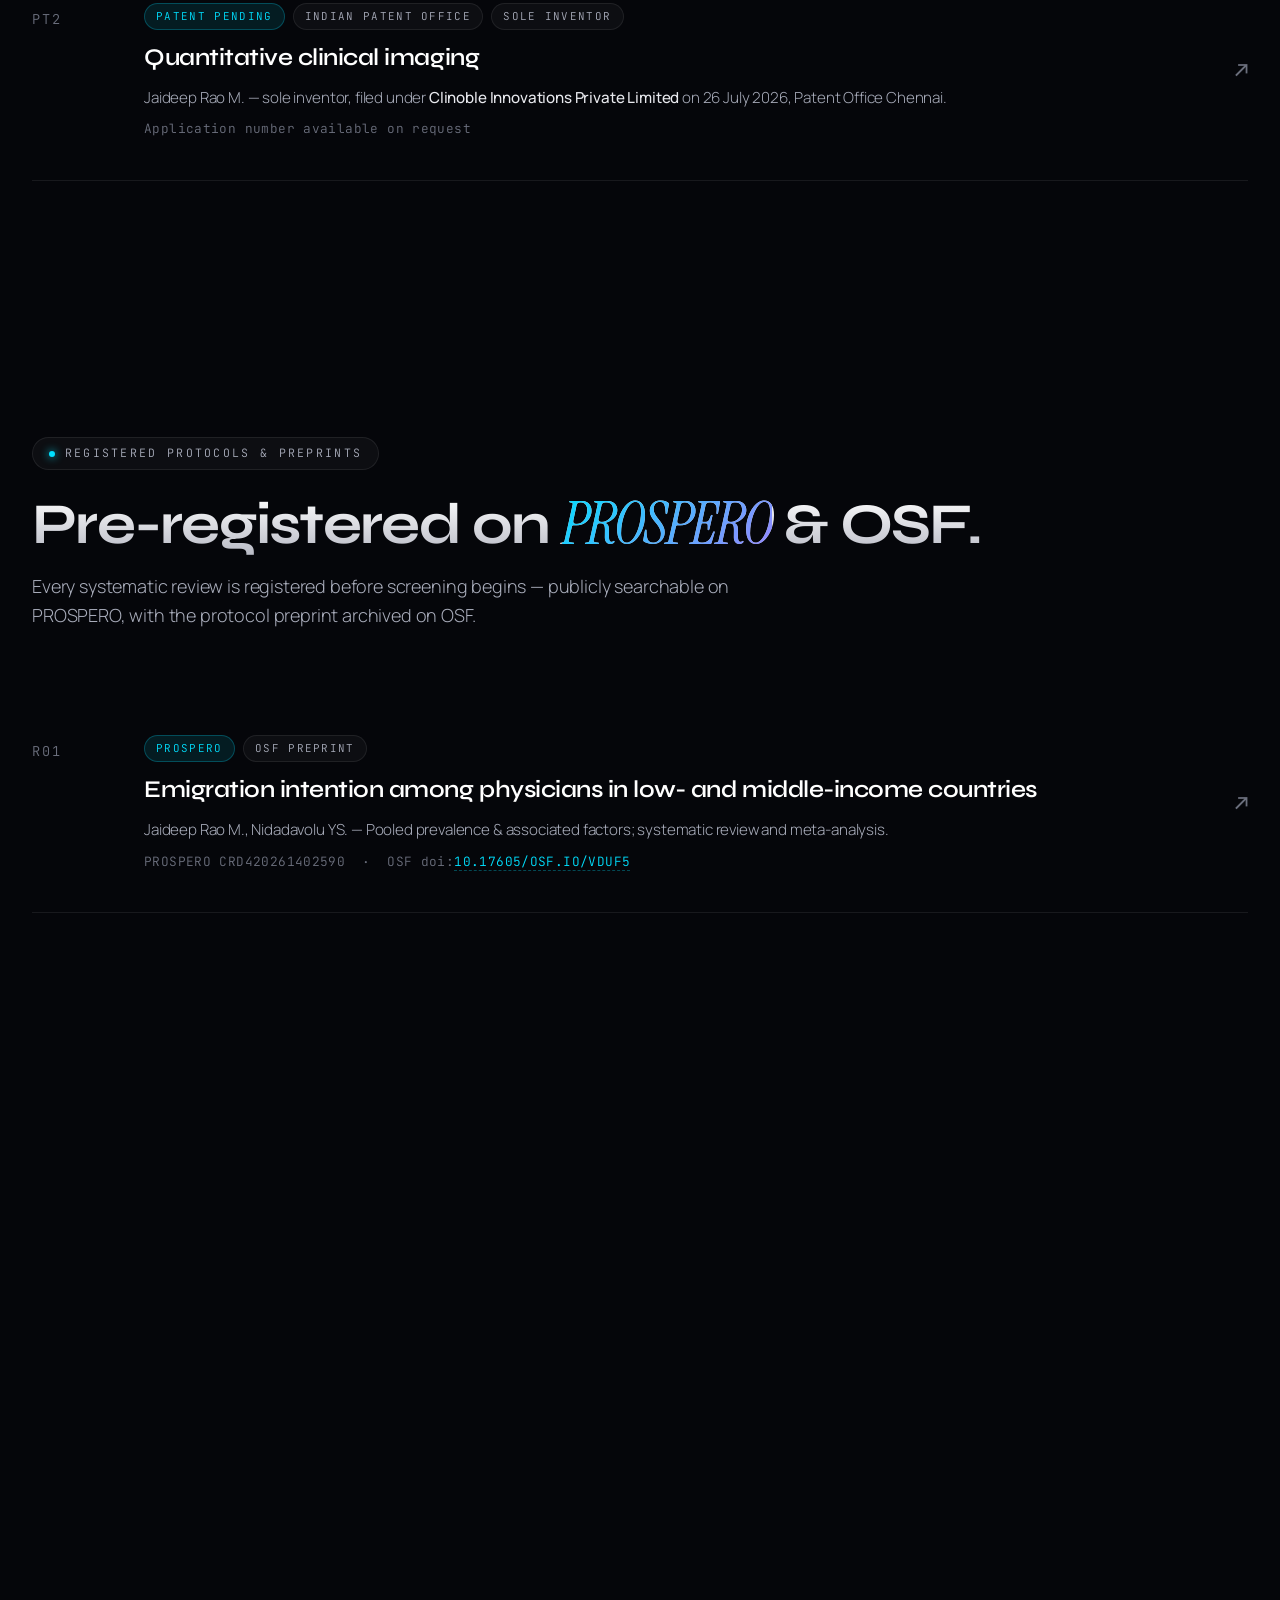
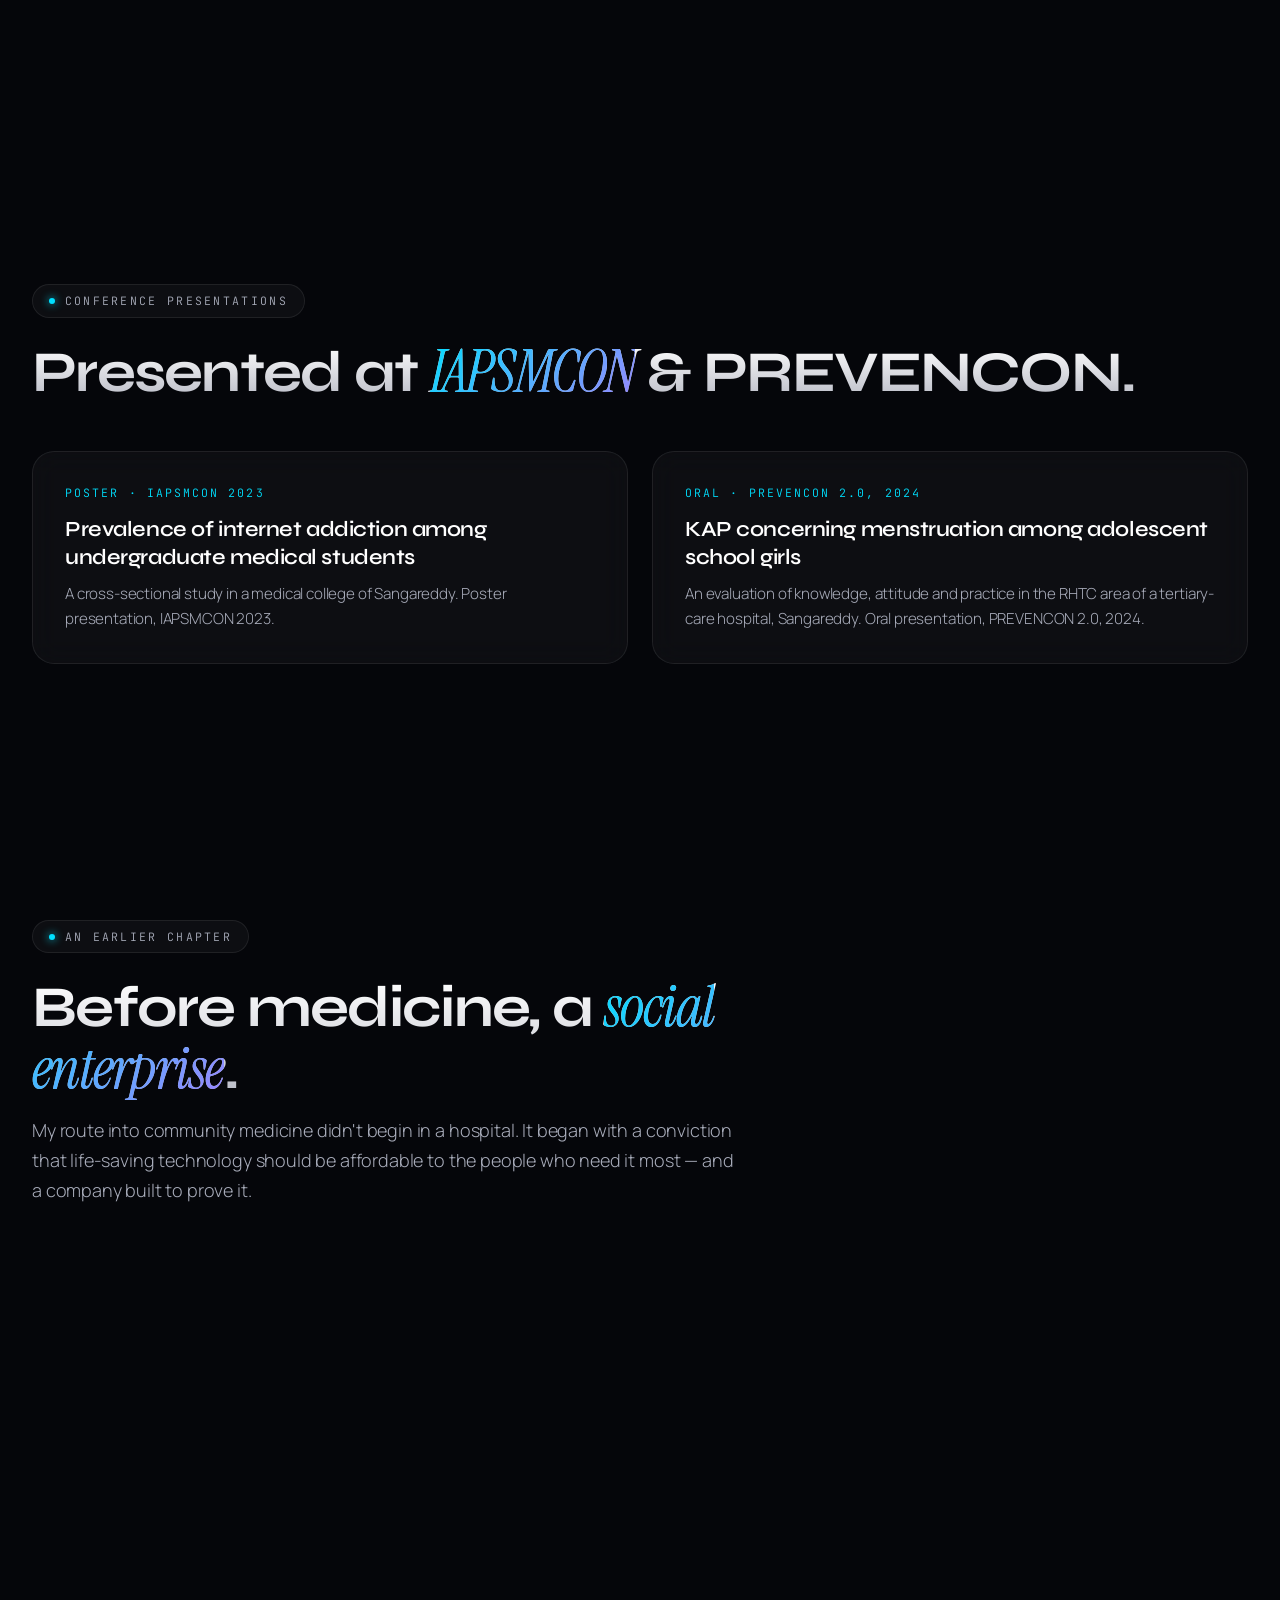
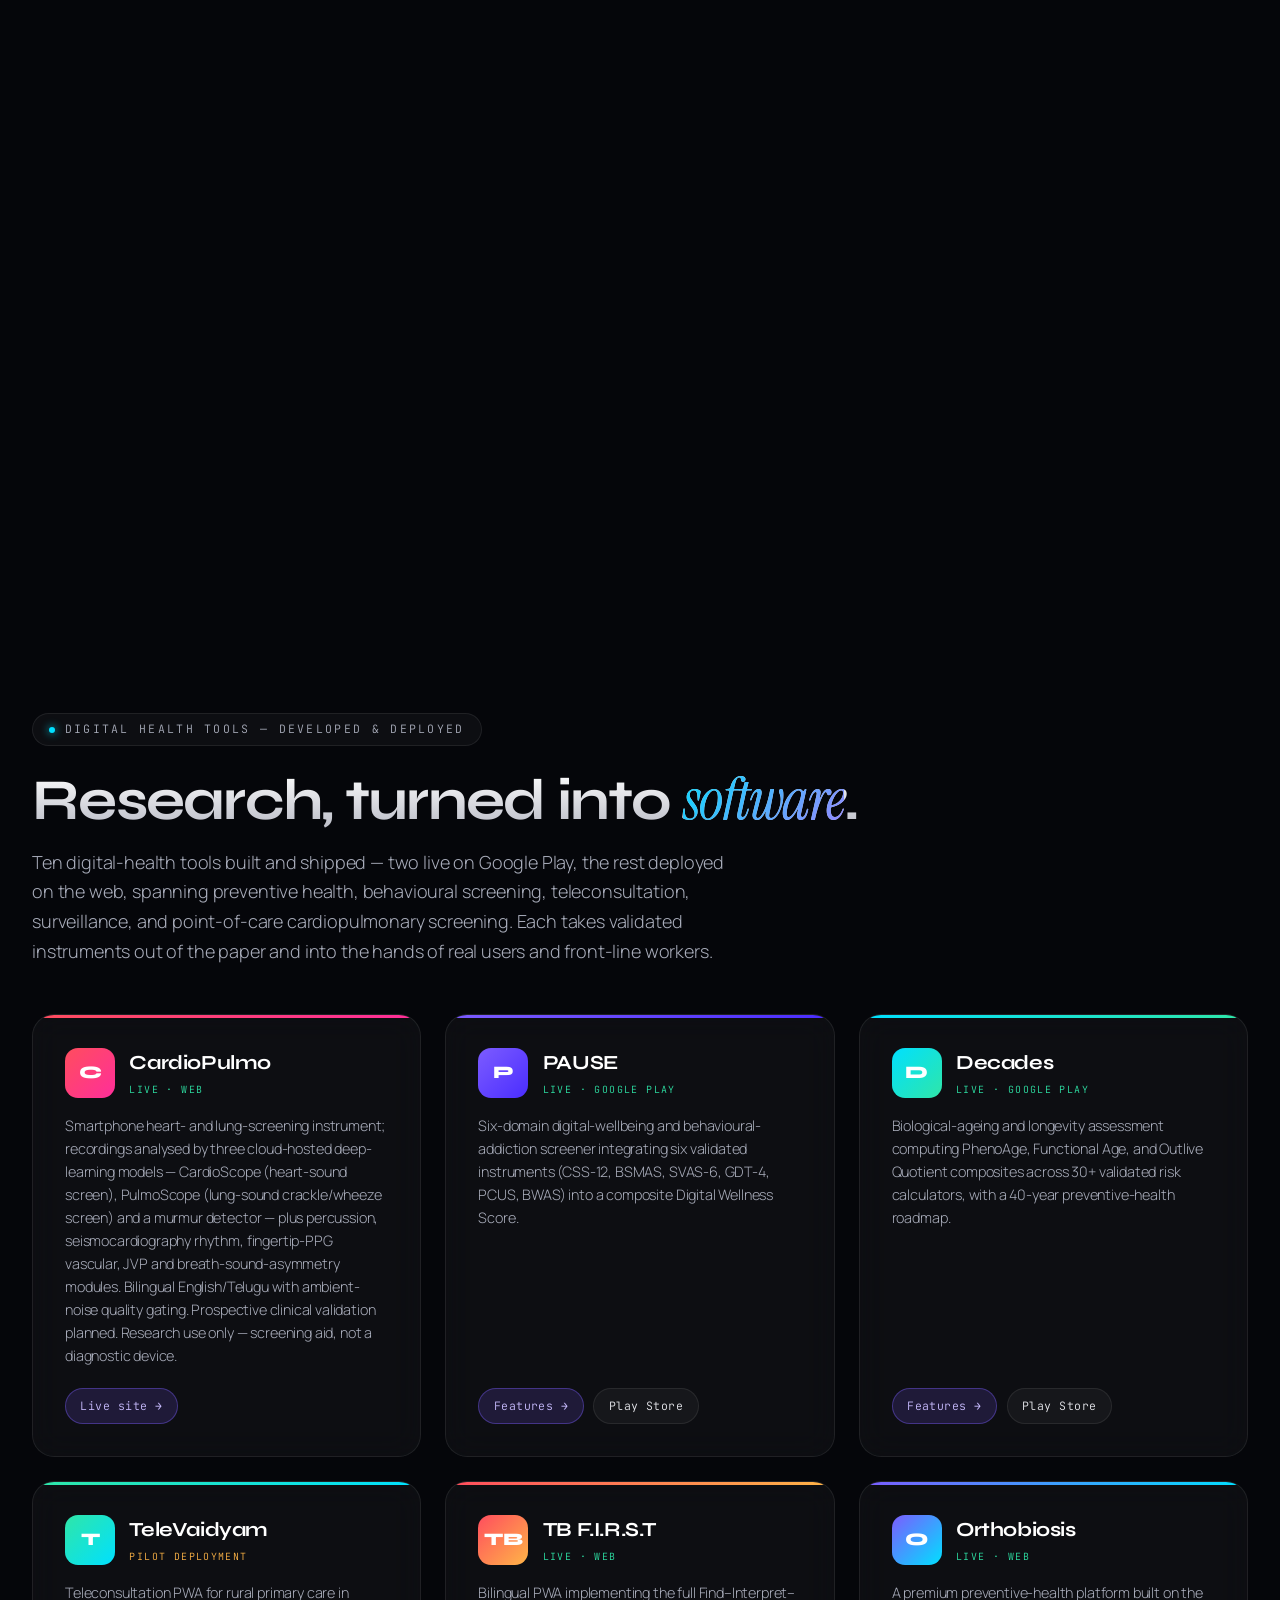
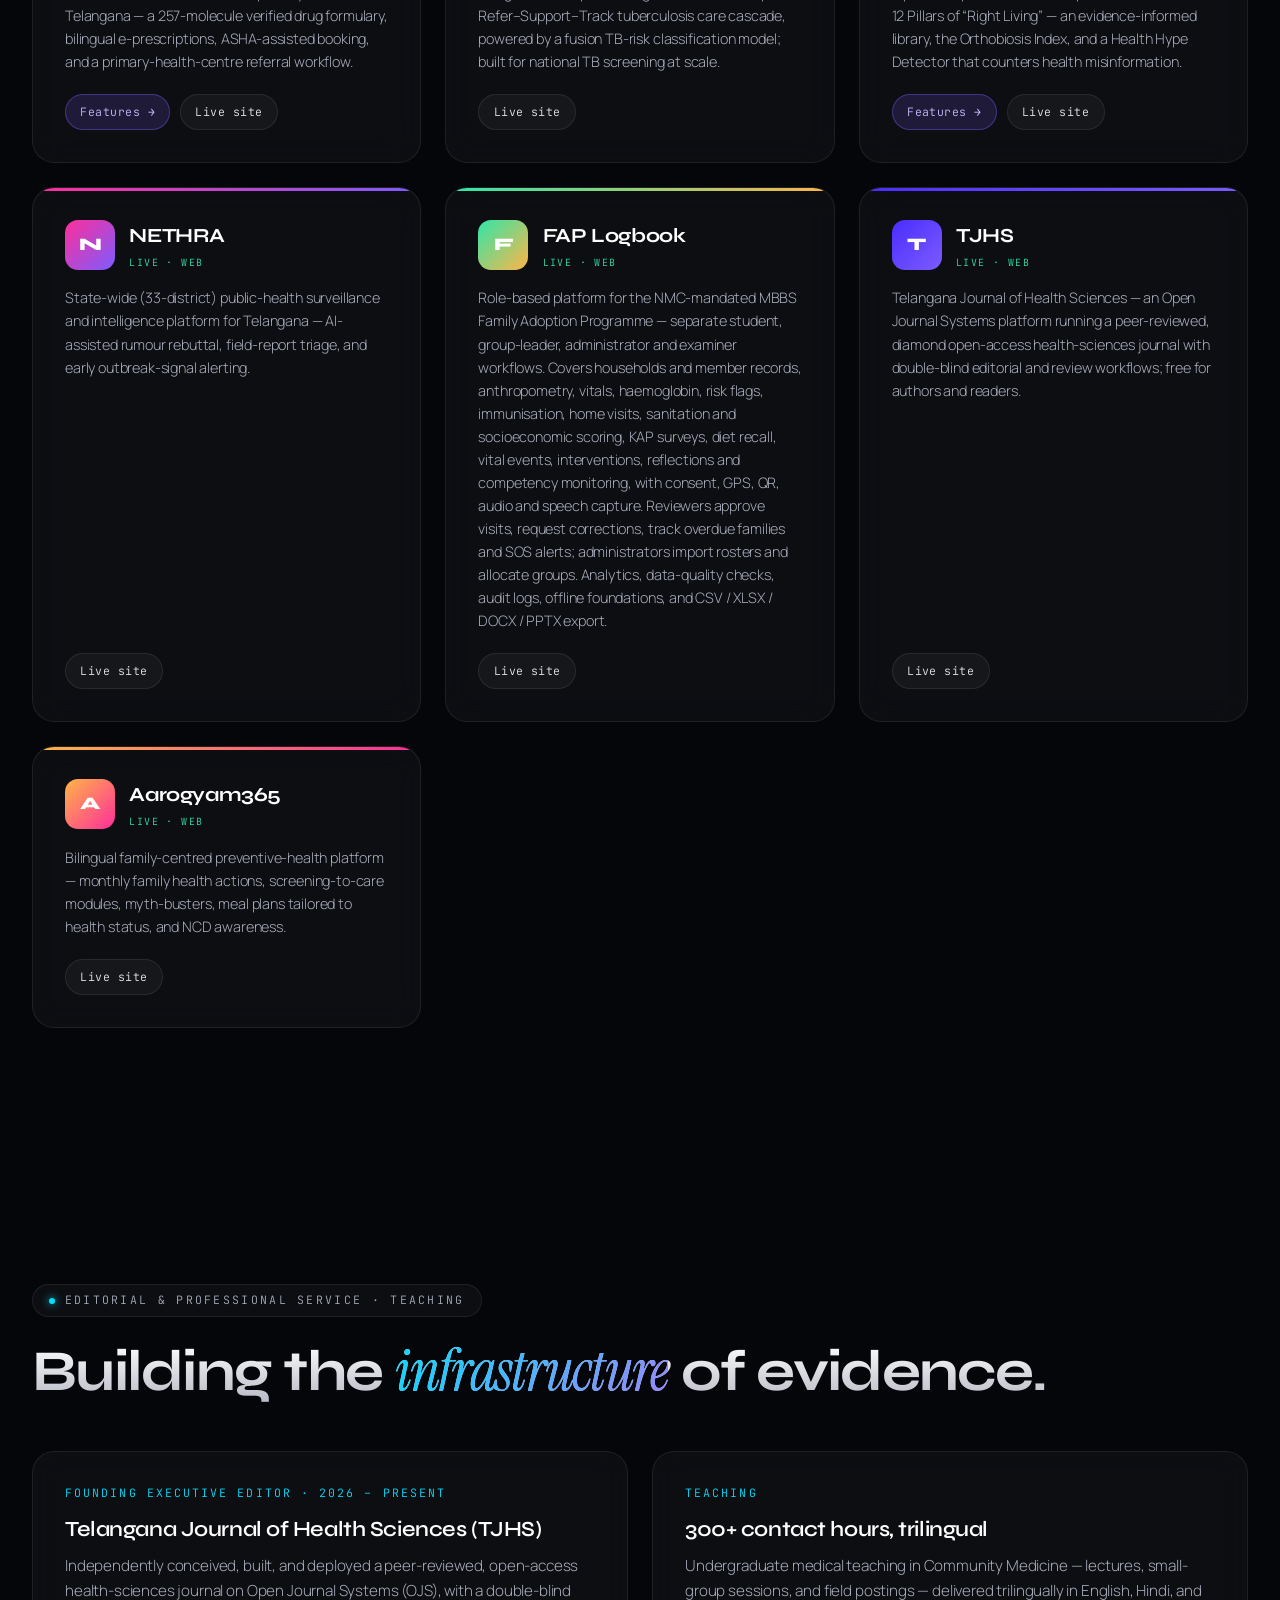
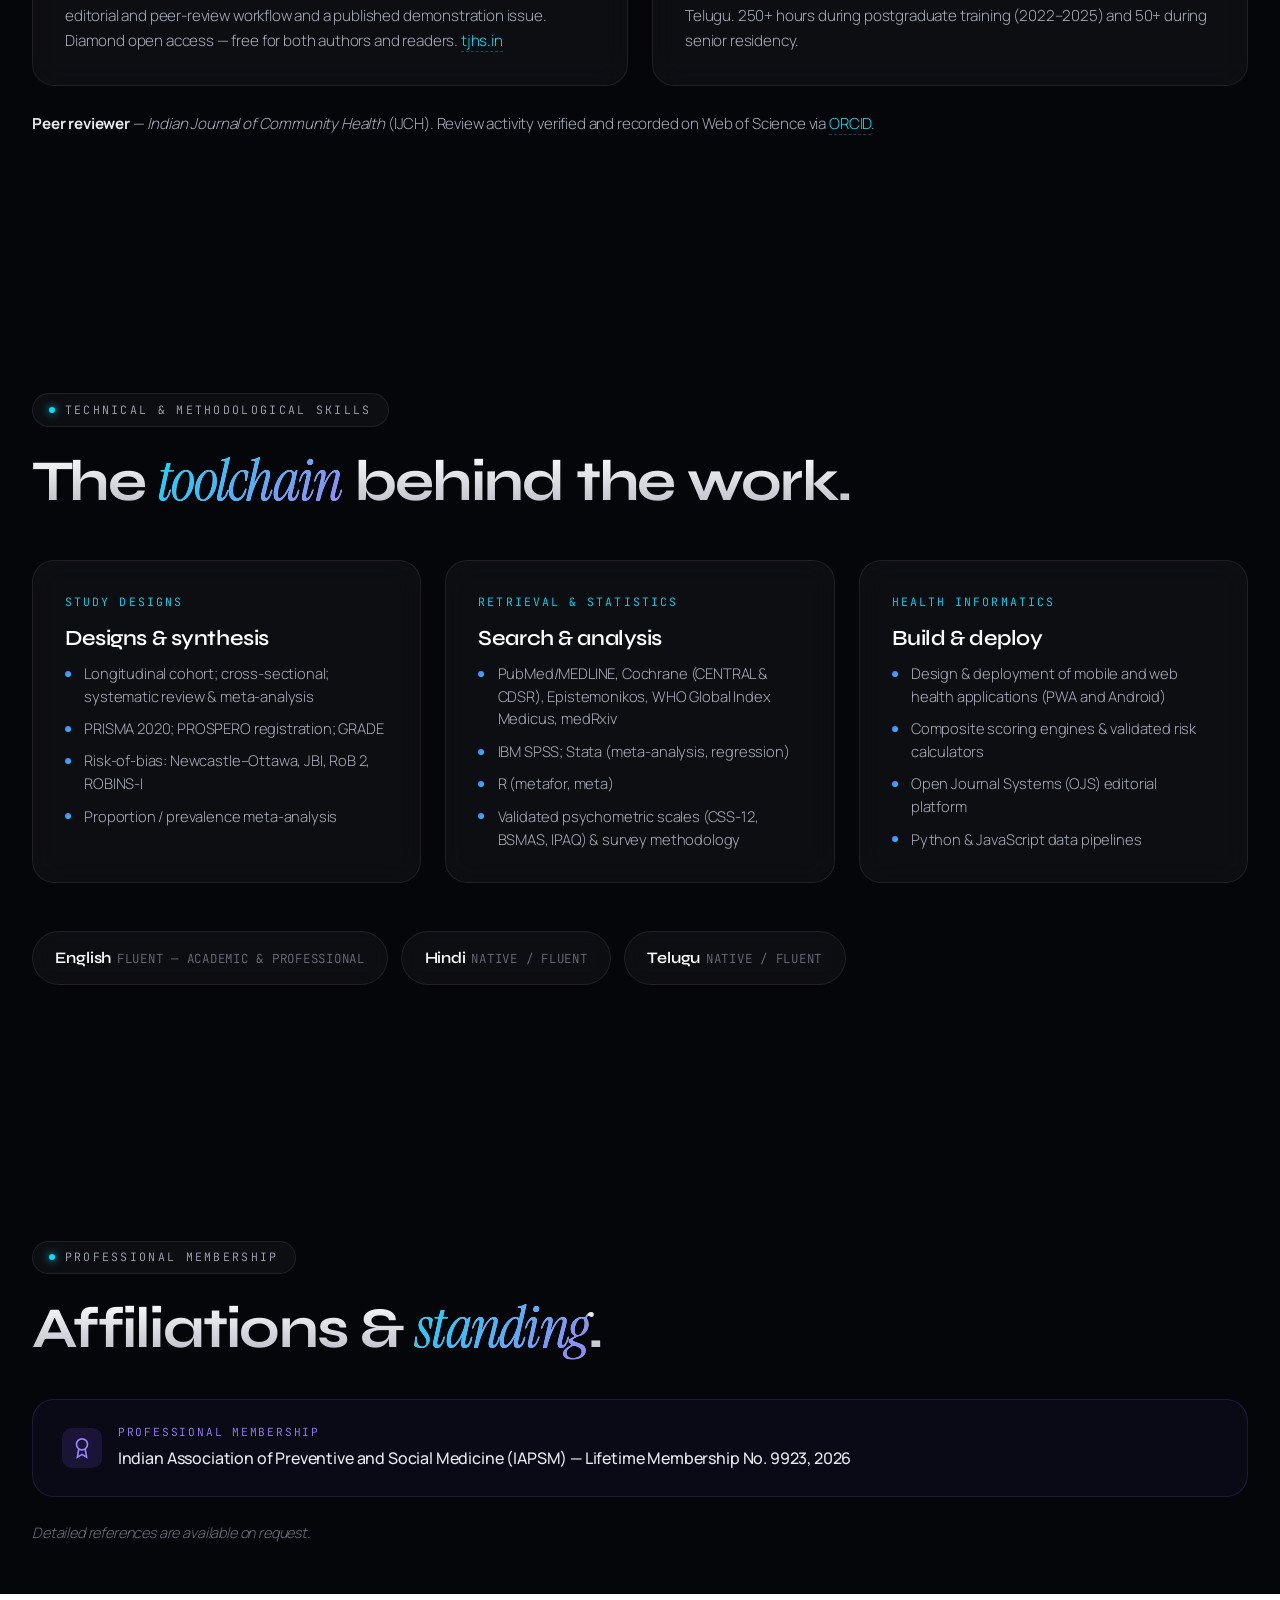
==== commit 340f471b: "up" ====
--- a/index.html
+++ b/index.html
@@ -959,6 +959,12 @@
         training (2022–2025) and 50+ during senior residency.</p>
       </div>
     </div>
+
+    <p class="reveal" style="margin-top:1.6rem;color:var(--text-2);font-size:0.95rem;line-height:1.7;">
+      <strong style="color:var(--text-1);">Peer reviewer</strong> — <em>Indian Journal of Community Health</em> (IJCH).
+      Review activity verified and recorded on Web of Science via
+      <a href="https://orcid.org/0009-0003-7421-8280" target="_blank" rel="noopener" style="color:var(--cyan);border-bottom:1px dashed rgba(0,224,255,0.3);">ORCID</a>.
+    </p>
   </div>
 </section>
 
